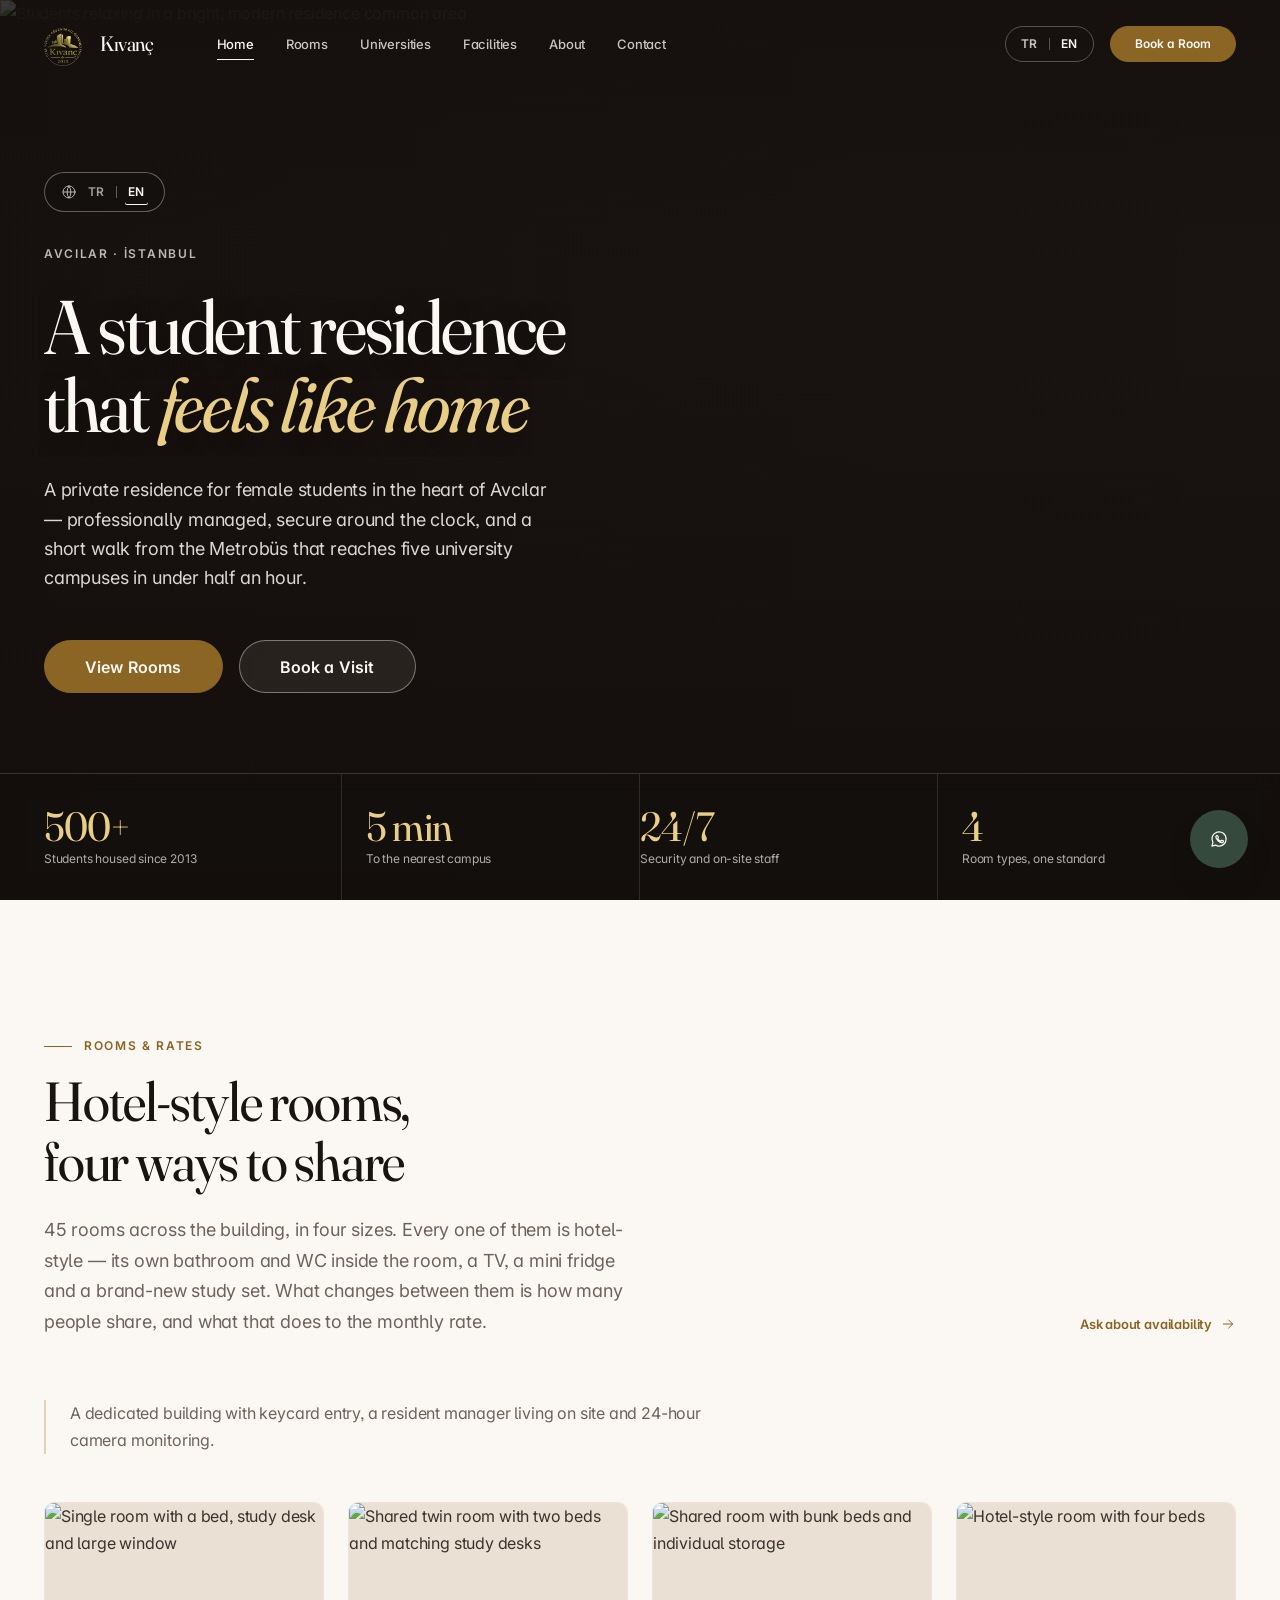
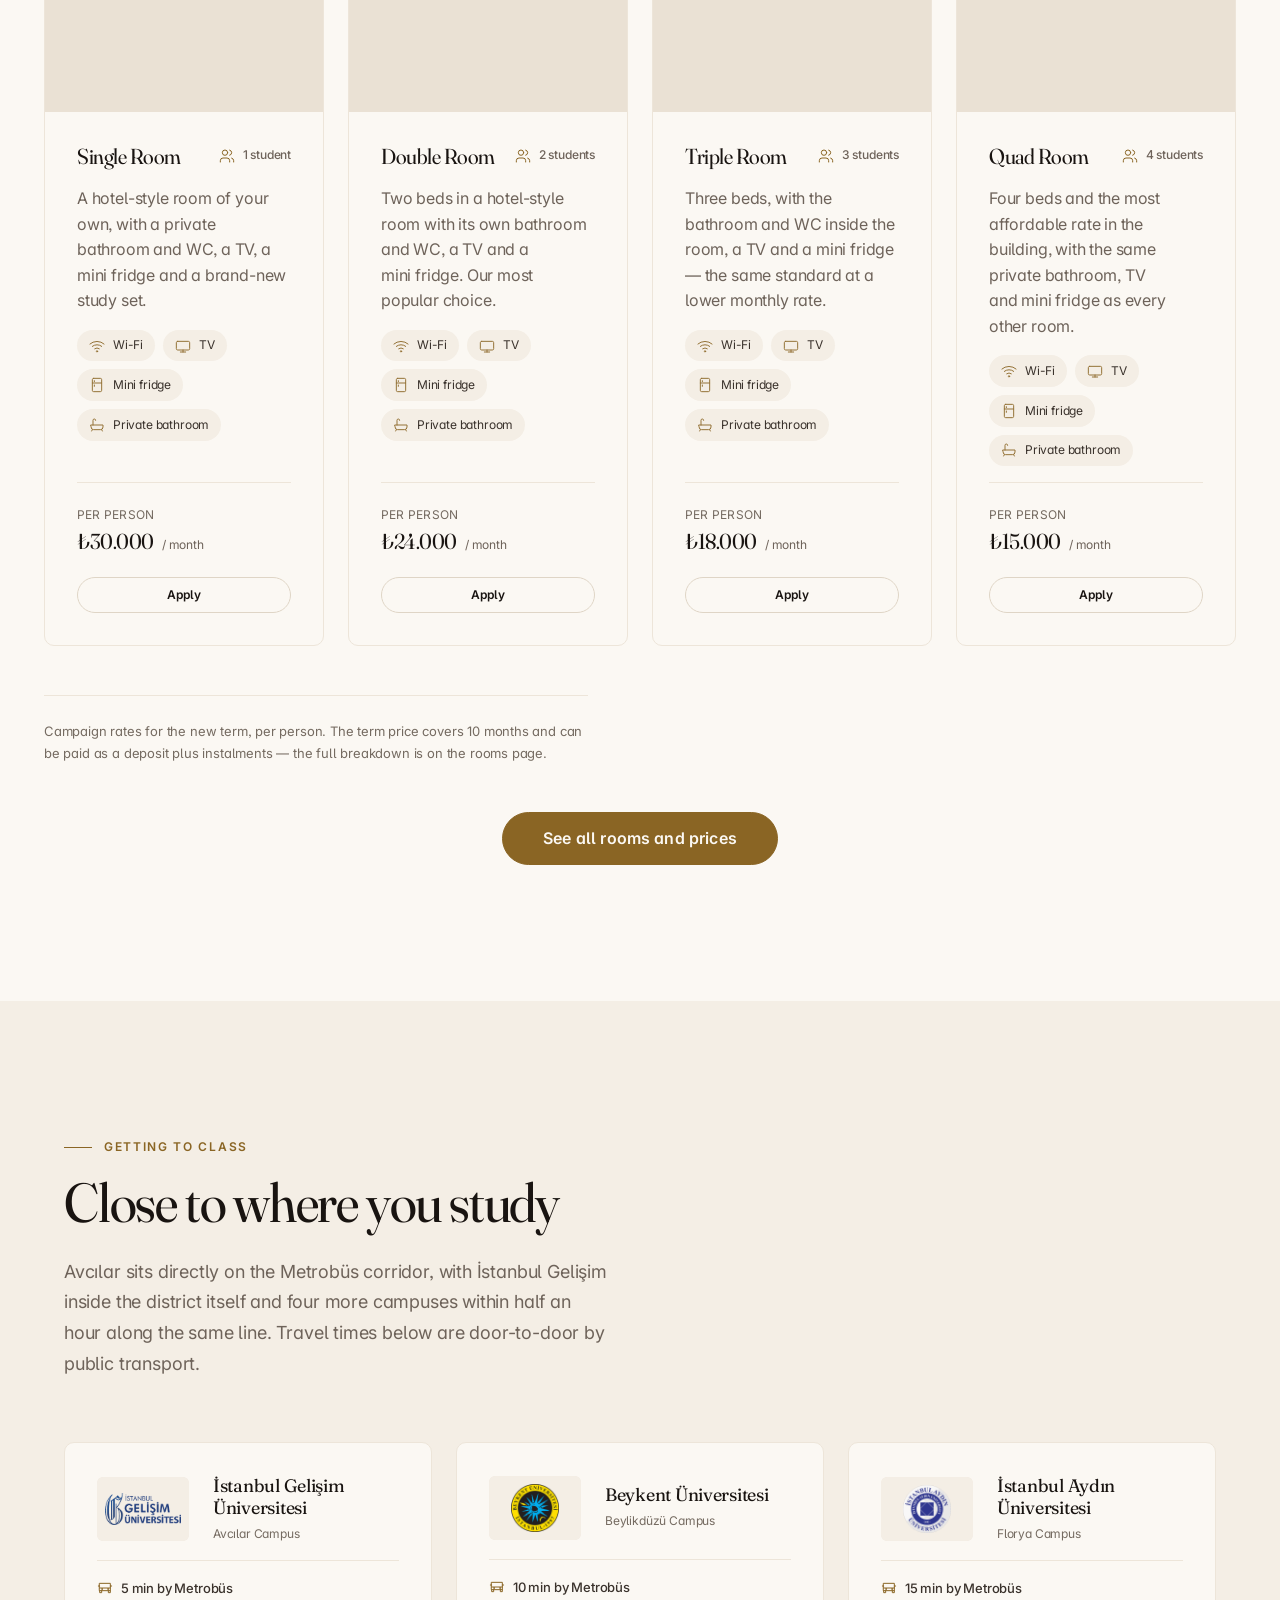
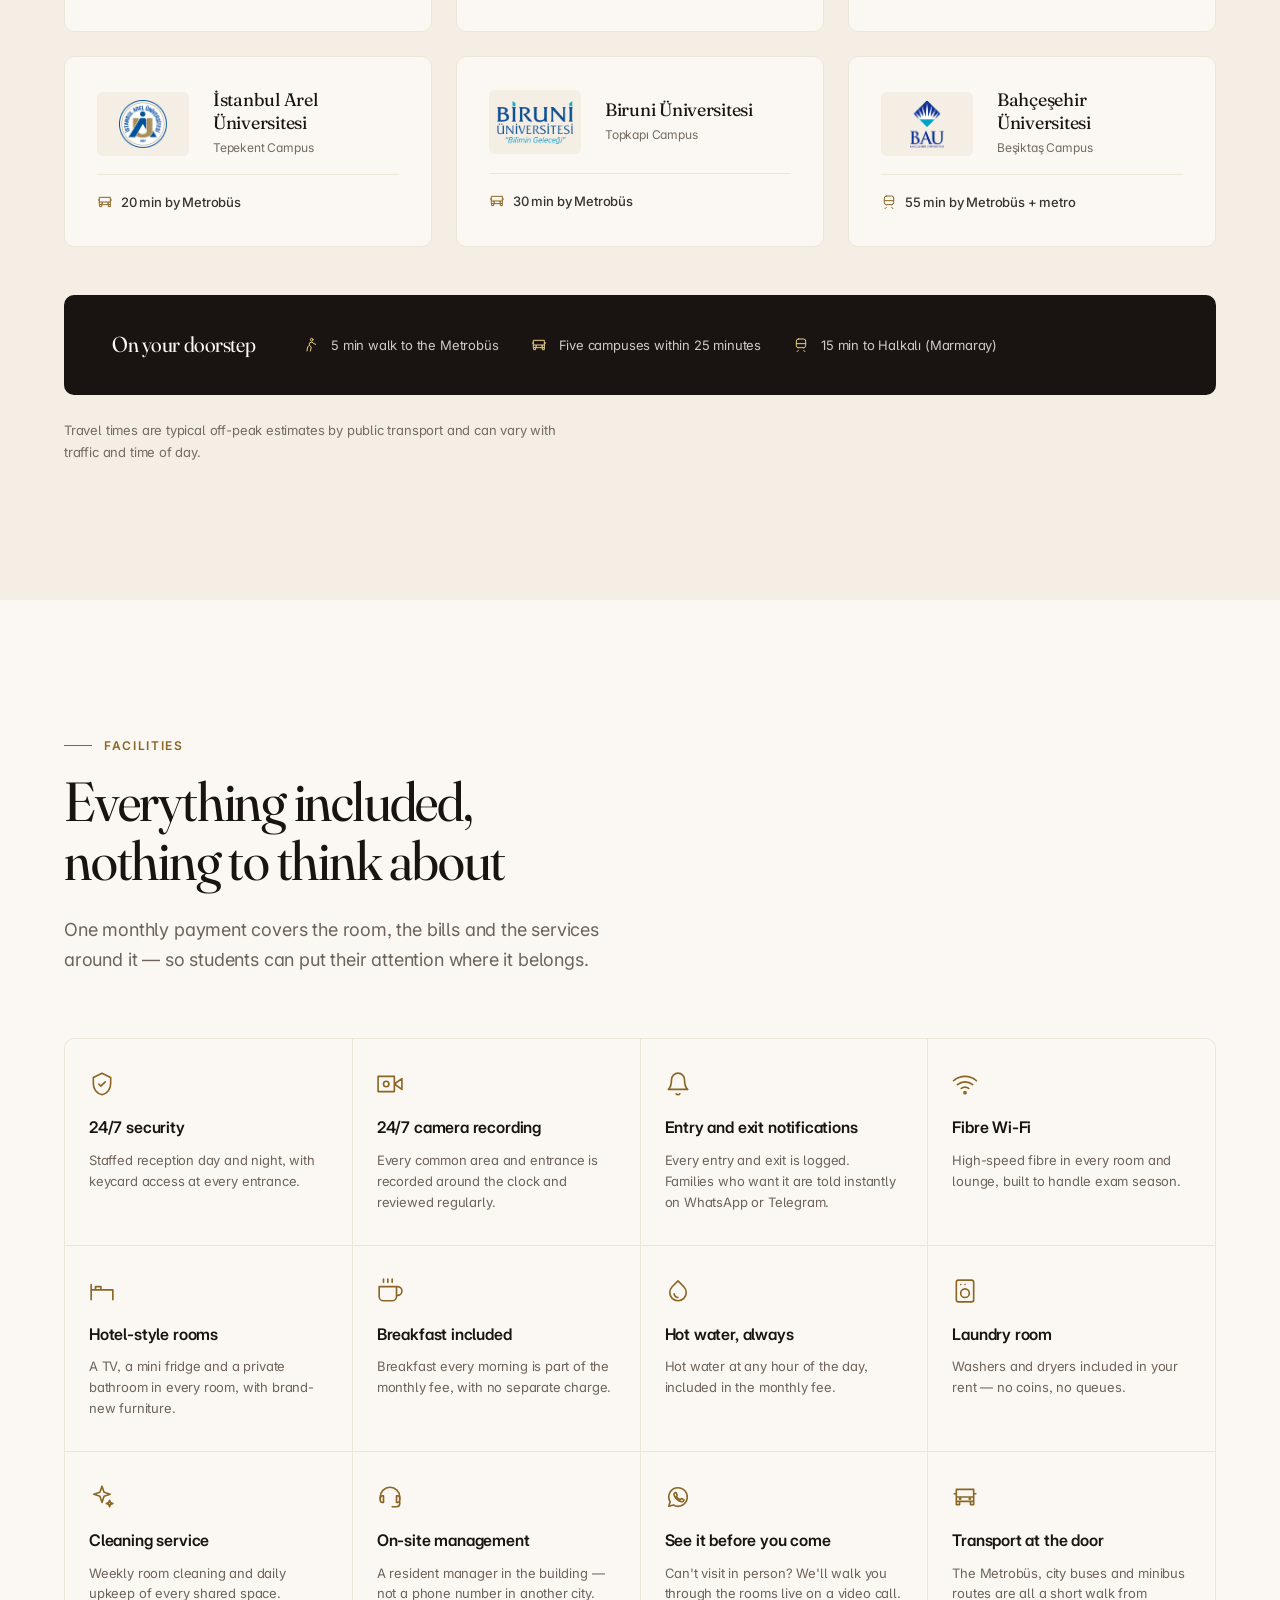
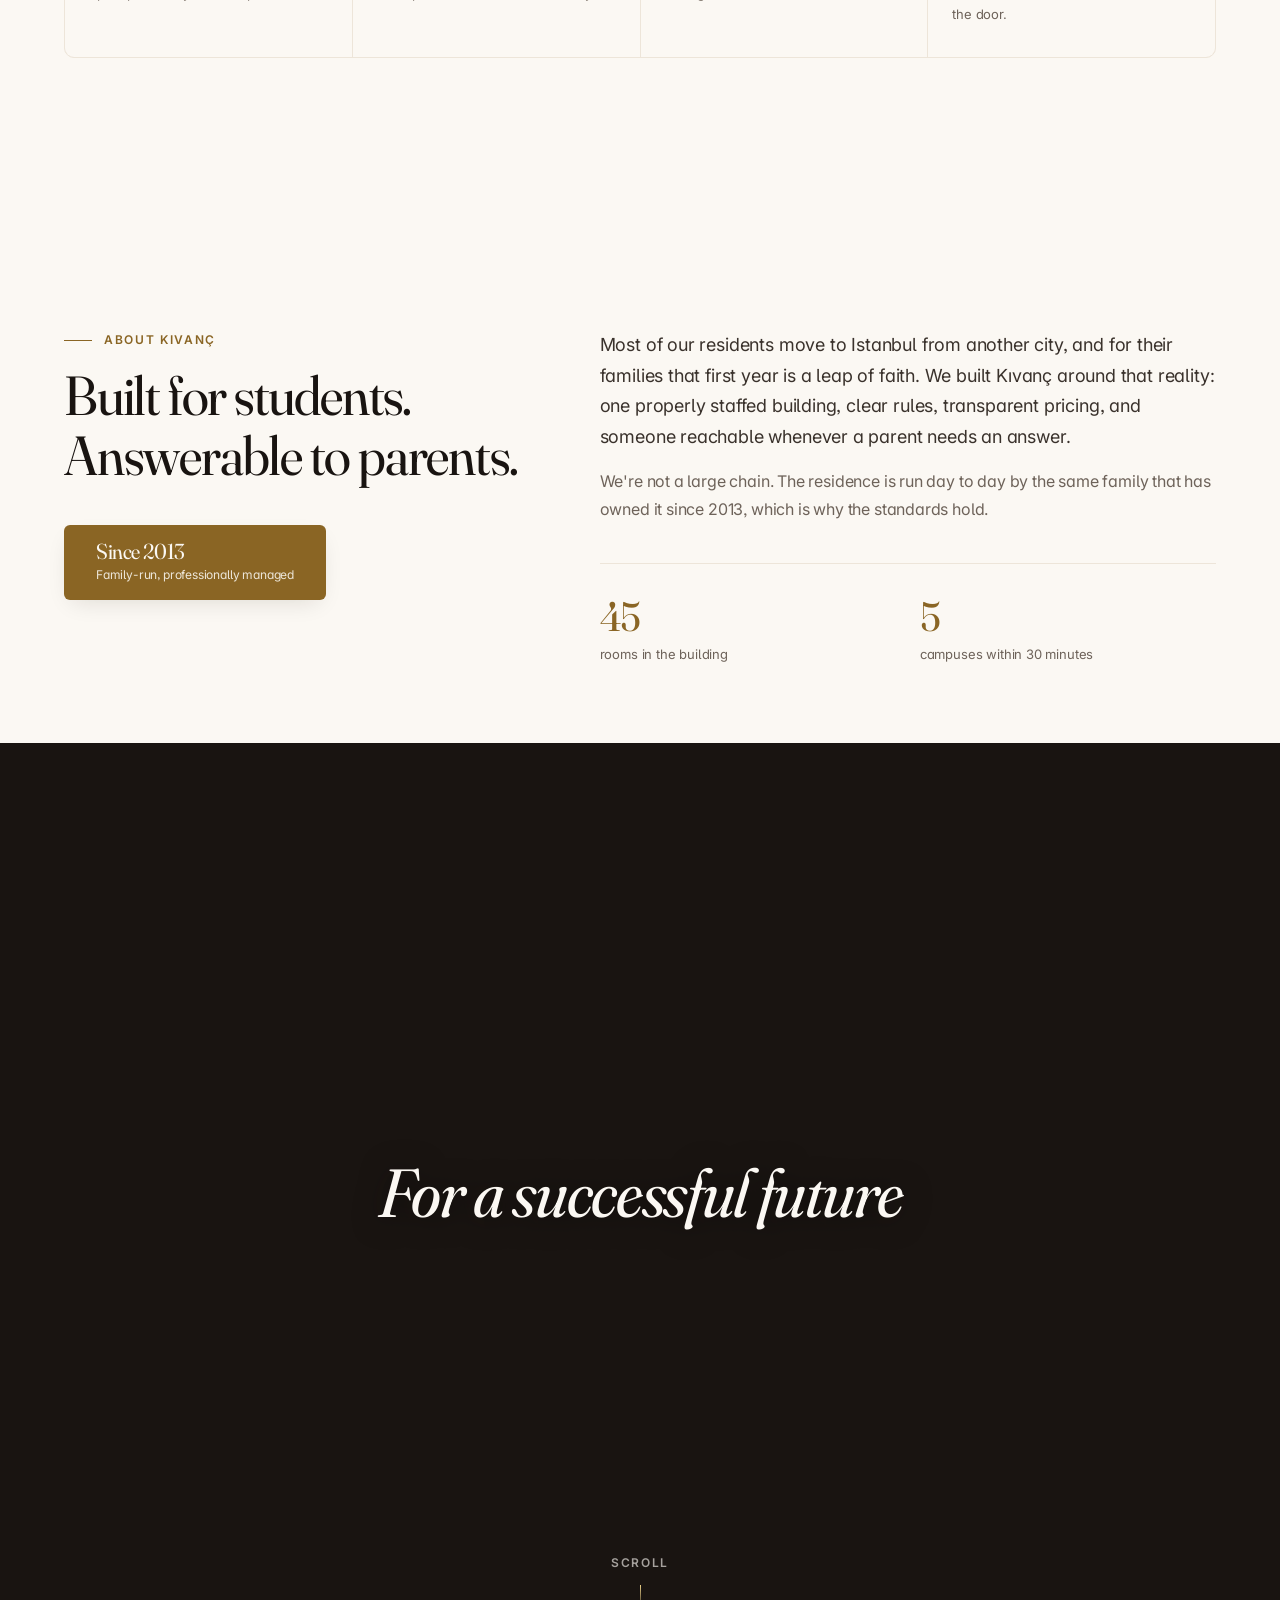
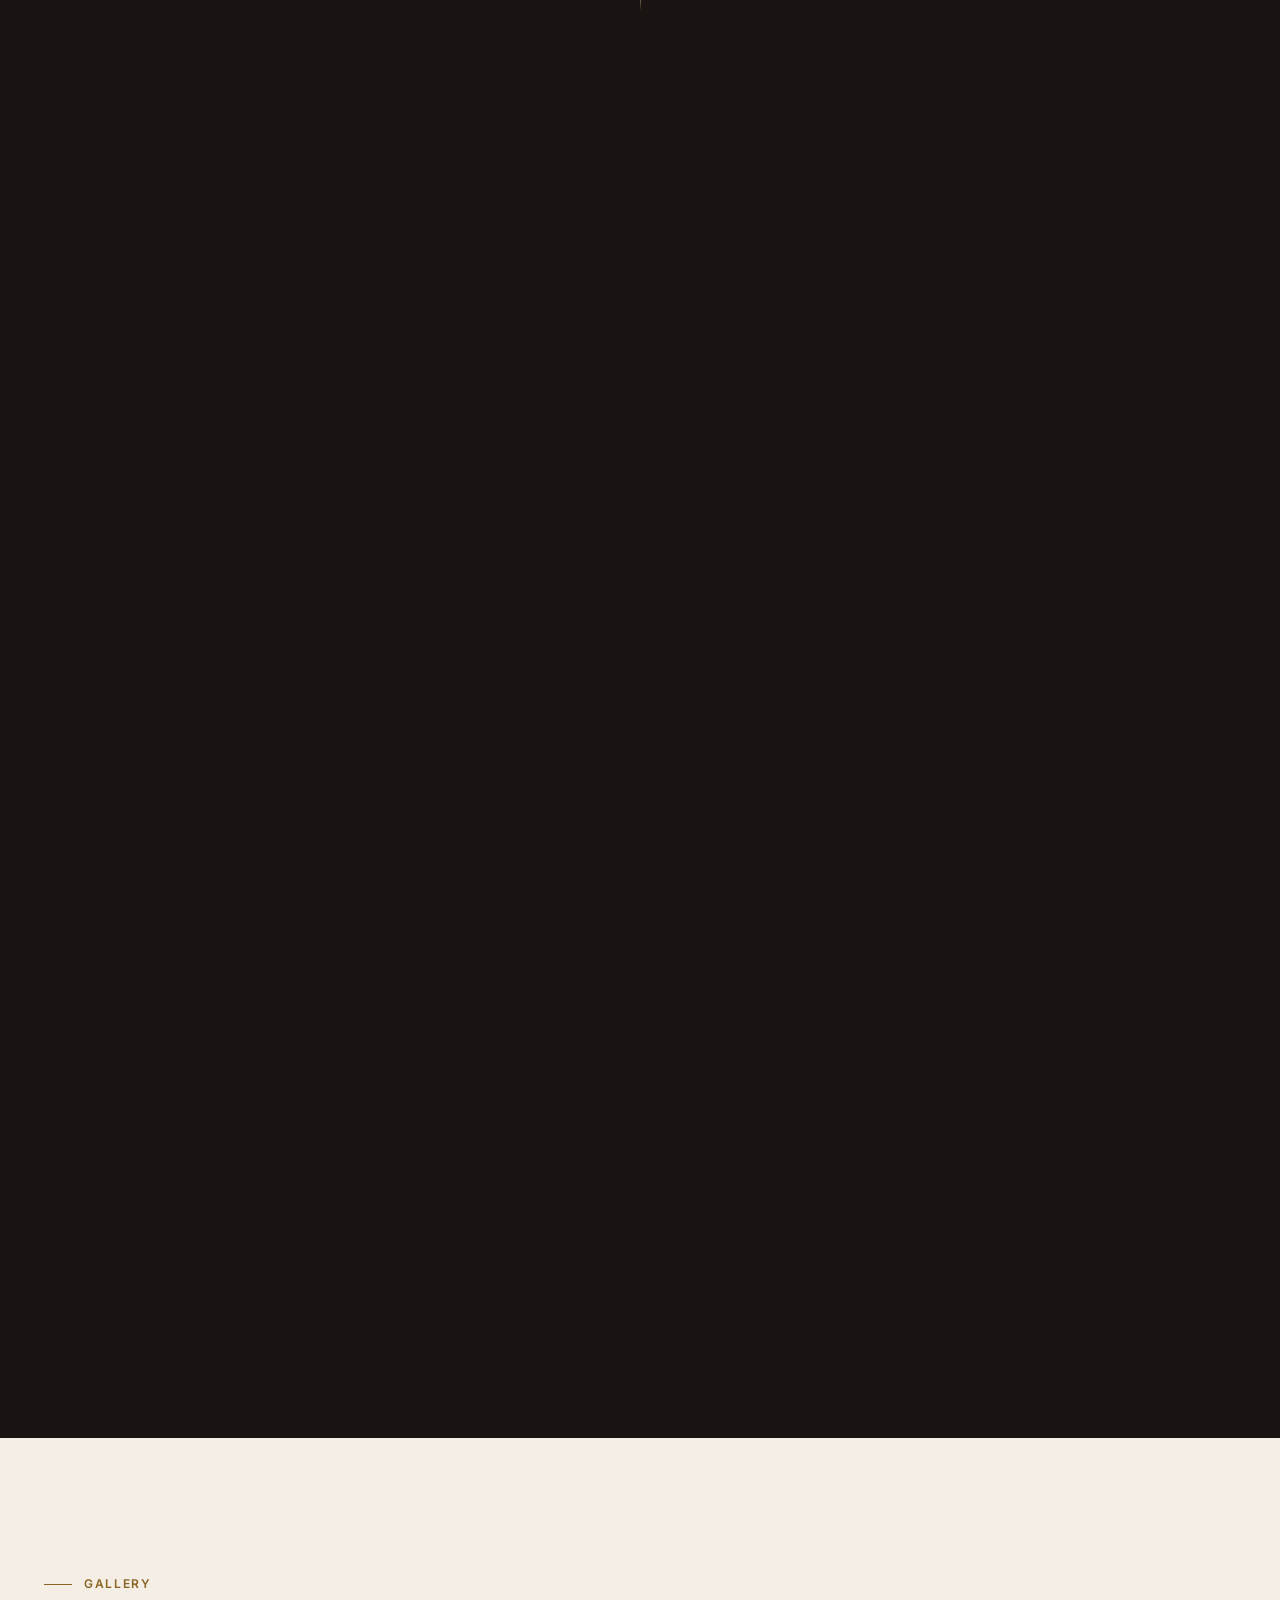
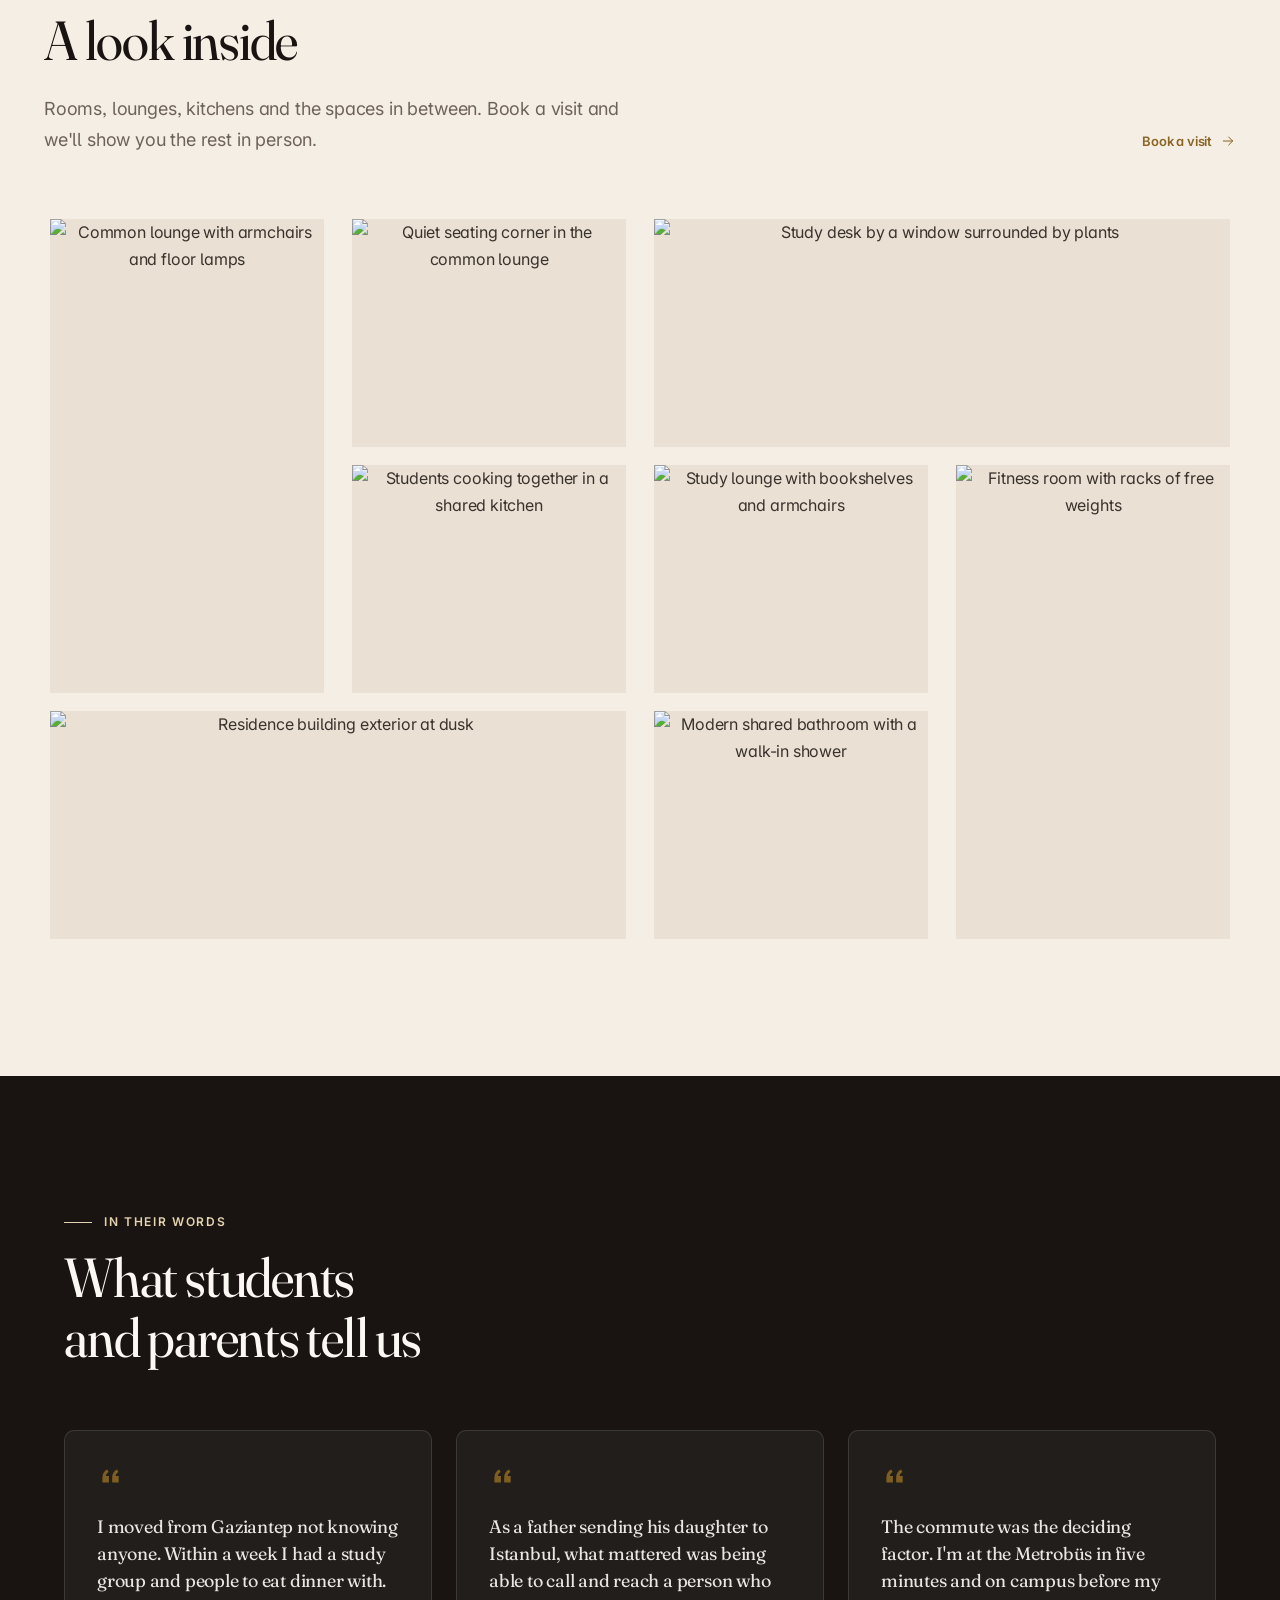
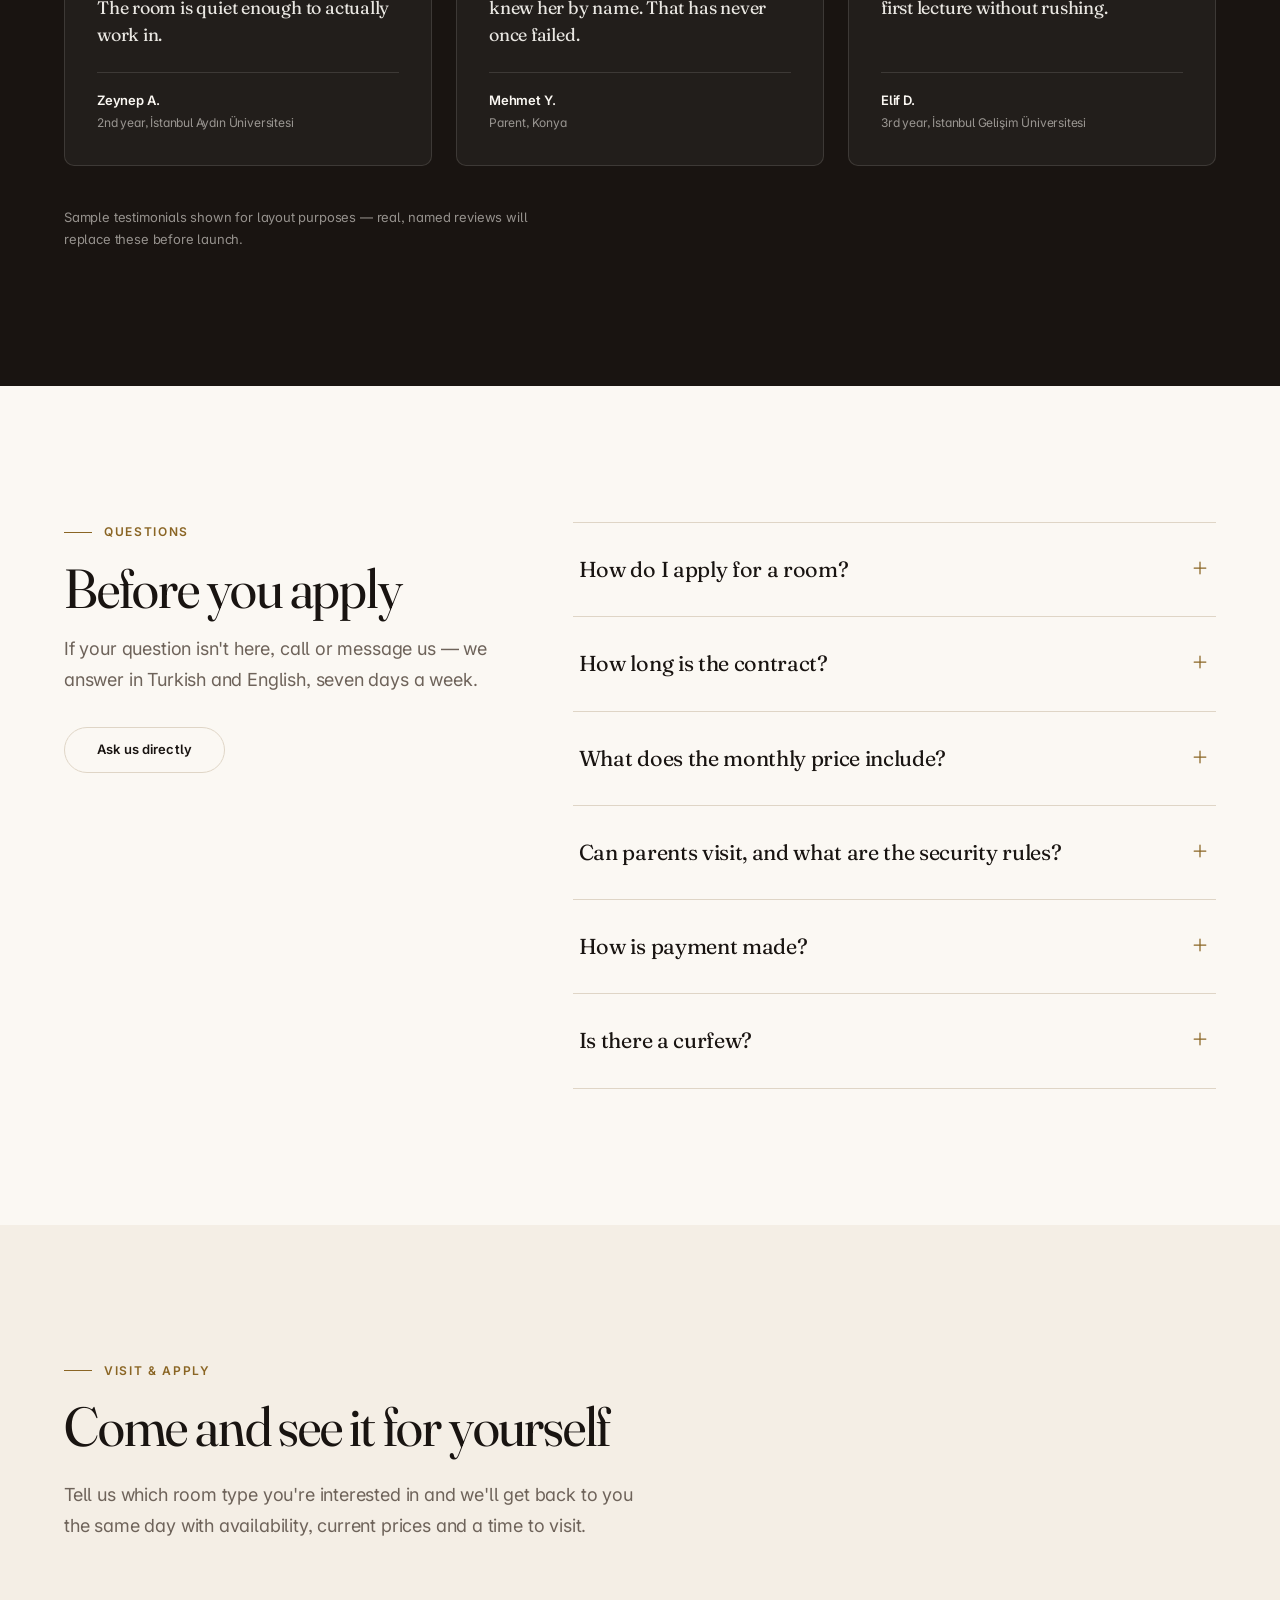
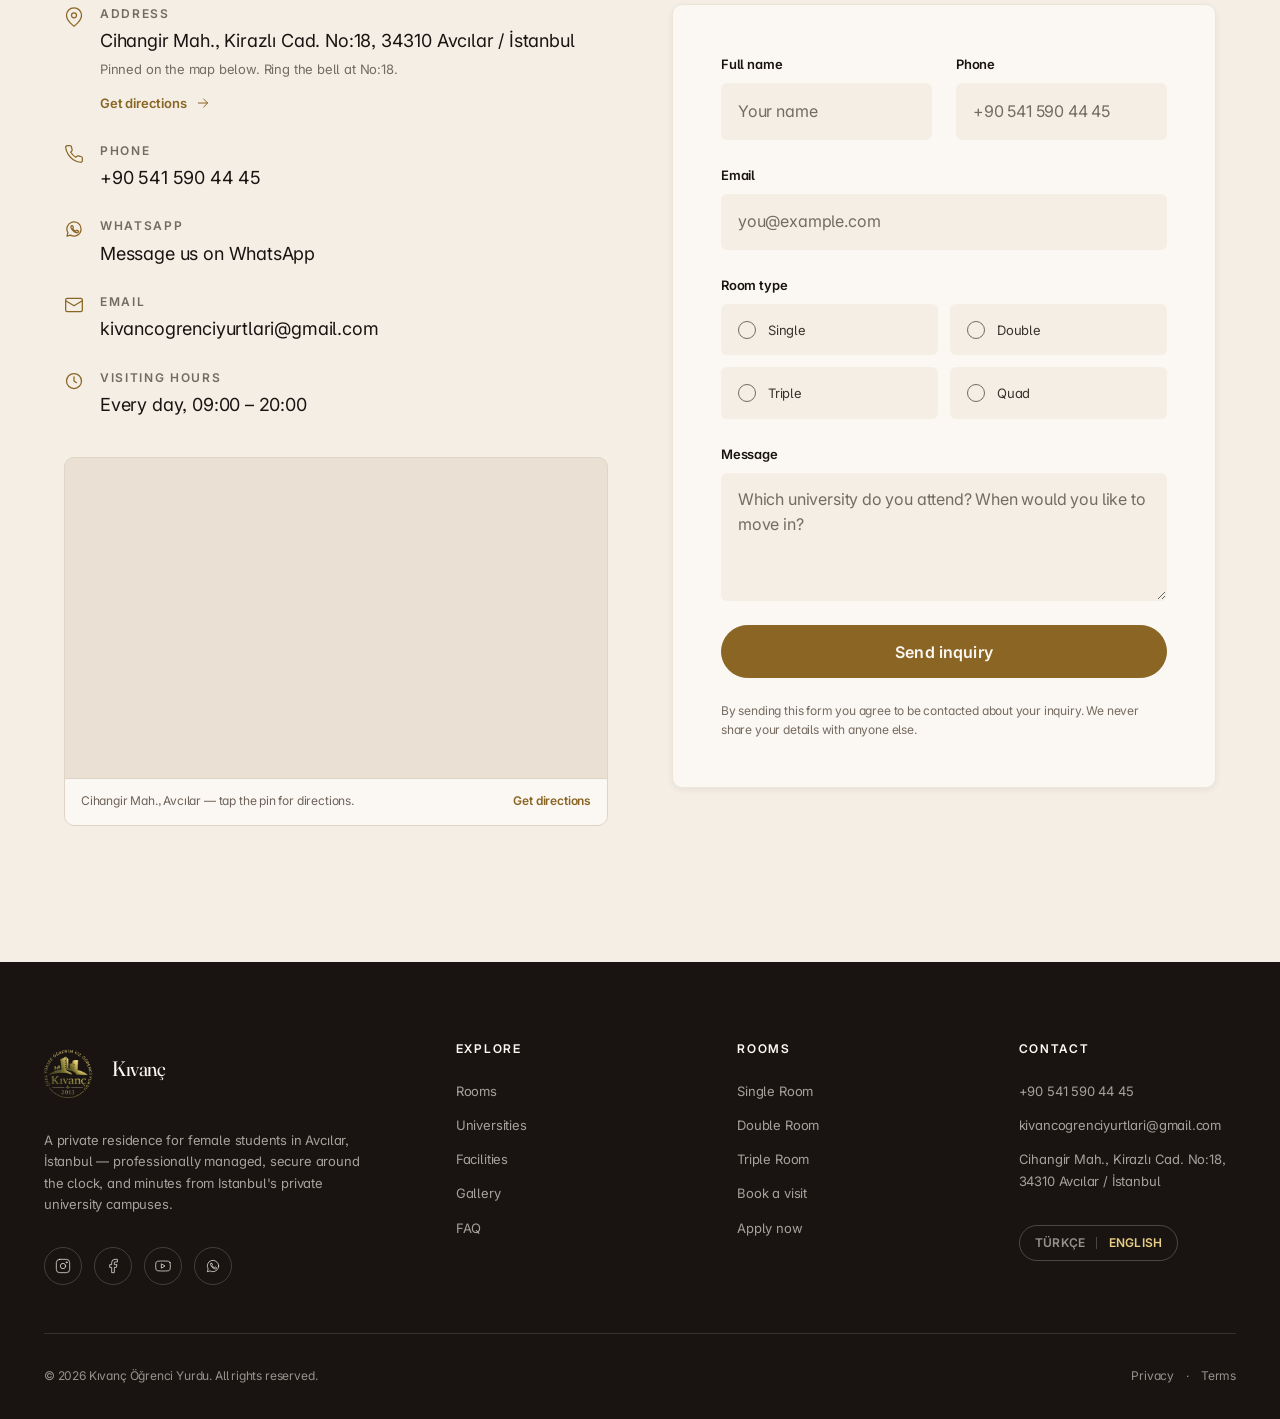
==== index.html @ a319ee5e "Rework the About intro, and add the security guarantees for families About intro ----------- The hea" ====
<!DOCTYPE html>
<!-- lang + dir are managed by js/i18n.js; the values here are the boot default. -->
<html lang="en" dir="ltr">
<head>
  <meta charset="UTF-8" />
  <meta name="viewport" content="width=device-width, initial-scale=1.0" />

  <title data-i18n="meta.title">Kıvanç Öğrenci Yurdu — Female Student Residence in Avcılar, Istanbul</title>
  <meta name="description" data-i18n-attr="content:meta.description"
        content="Modern, secure student housing in Avcılar, Istanbul. Separate residences for female and male students, minutes from Istanbul's private universities." />
  <meta name="theme-color" content="#191411" />
  <meta name="robots" content="index, follow" />
  <!-- TODO: add <link rel="canonical"> once the real domain is registered. -->

  <!-- Open Graph / social -->
  <meta property="og:type" content="website" />
  <meta property="og:site_name" content="Kıvanç Öğrenci Yurdu" />
  <meta property="og:title" data-i18n-attr="content:meta.title"
        content="Kıvanç Öğrenci Yurdu — Female Student Residence in Avcılar, Istanbul" />
  <meta property="og:description" data-i18n-attr="content:meta.description"
        content="Modern, secure student housing in Avcılar, Istanbul." />
  <!-- PLACEHOLDER IMAGE: replace with real property photo (1200×630 social card) -->
  <meta property="og:image" content="https://images.unsplash.com/photo-1522708323590-d24dbb6b0267?auto=format&fit=crop&w=1200&h=630&q=80" />
  <meta name="twitter:card" content="summary_large_image" />

  <!-- Favicon: inline SVG wordmark mark, no extra request -->
  <link rel="icon" type="image/png" sizes="64x64" href="assets/brand/favicon.png" />
  <link rel="apple-touch-icon" href="assets/brand/apple-touch-icon.png" />

  <!-- Fonts: Fraunces (display serif) + Inter (body grotesk) -->
  <link rel="preconnect" href="https://fonts.googleapis.com" />
  <link rel="preconnect" href="https://fonts.gstatic.com" crossorigin />
  <link href="https://fonts.googleapis.com/css2?family=Fraunces:opsz,wght@9..144,300..700&family=Inter:wght@400;500;600;700&display=swap" rel="stylesheet" />

  <link rel="stylesheet" href="css/main.css" />
</head>

<body>
  <a class="skip-link" href="#main" data-i18n="a11y.skipToContent">Skip to content</a>

  <!-- ======================================================================
       ICON SPRITE — all icons are stroked with currentColor.
       Referenced as <svg class="icon"><use href="#i-name"></use></svg>
       ====================================================================== -->
  <svg width="0" height="0" style="position:absolute" aria-hidden="true" focusable="false">
    <defs>
      <symbol id="i-wifi" viewBox="0 0 24 24"><path d="M5 12.55a11 11 0 0 1 14.08 0M1.42 9a16 16 0 0 1 21.16 0M8.53 16.11a6 6 0 0 1 6.95 0"/><circle cx="12" cy="20" r="1"/></symbol>
      <symbol id="i-desk" viewBox="0 0 24 24"><path d="M3 8h18M4 8v12M20 8v12M3 4h18v4H3zM8 12h5"/></symbol>
      <symbol id="i-wardrobe" viewBox="0 0 24 24"><path d="M4 3h16v18H4zM12 3v18M9.5 11v2M14.5 11v2"/></symbol>
      <symbol id="i-tv" viewBox="0 0 24 24"><rect x="2" y="5" width="20" height="13" rx="2"/><path d="M8 21h8M12 18v3"/></symbol>
      <symbol id="i-fridge" viewBox="0 0 24 24"><rect x="5" y="2" width="14" height="20" rx="2"/><path d="M5 9h14M8 5.5v1.5M8 12v2"/></symbol>
      <symbol id="i-bath" viewBox="0 0 24 24"><path d="M3 12h18v3a4 4 0 0 1-4 4H7a4 4 0 0 1-4-4zM6 12V5a2 2 0 0 1 4 0M5 19l-1 2M19 19l1 2"/></symbol>
      <symbol id="i-users" viewBox="0 0 24 24"><path d="M16 21v-2a4 4 0 0 0-4-4H6a4 4 0 0 0-4 4v2"/><circle cx="9" cy="7" r="4"/><path d="M22 21v-2a4 4 0 0 0-3-3.87M16 3.13a4 4 0 0 1 0 7.75"/></symbol>
      <symbol id="i-bed" viewBox="0 0 24 24"><path d="M2 18v-7h20v7M2 18v2M22 18v2M2 11V6M6 11V8h5v3"/></symbol>
      <symbol id="i-shield" viewBox="0 0 24 24"><path d="M12 2l8 4v6c0 5-3.5 8.8-8 10-4.5-1.2-8-5-8-10V6z"/><path d="M9 12l2 2 4-4"/></symbol>
      <symbol id="i-camera" viewBox="0 0 24 24"><path d="M23 7l-7 5 7 5zM1 5h15v14H1z"/><circle cx="8.5" cy="12" r="2.5"/></symbol>
      <symbol id="i-laundry" viewBox="0 0 24 24"><rect x="4" y="2" width="16" height="20" rx="2"/><circle cx="12" cy="14" r="4"/><path d="M8 6h.01M12 6h.01"/></symbol>
      <symbol id="i-book" viewBox="0 0 24 24"><path d="M4 19.5A2.5 2.5 0 0 1 6.5 17H20"/><path d="M6.5 2H20v20H6.5A2.5 2.5 0 0 1 4 19.5v-15A2.5 2.5 0 0 1 6.5 2z"/></symbol>
      <symbol id="i-coffee" viewBox="0 0 24 24"><path d="M18 8h1a4 4 0 0 1 0 8h-1M2 8h16v9a4 4 0 0 1-4 4H6a4 4 0 0 1-4-4zM6 1v3M10 1v3M14 1v3"/></symbol>
      <symbol id="i-gym" viewBox="0 0 24 24"><path d="M6.5 6.5v11M3.5 9v6M17.5 6.5v11M20.5 9v6M6.5 12h11"/></symbol>
      <symbol id="i-sparkle" viewBox="0 0 24 24"><path d="M12 2l1.9 5.6L19.5 9.5 13.9 11.4 12 17l-1.9-5.6L4.5 9.5l5.6-1.9zM19 15l.8 2.2L22 18l-2.2.8L19 21l-.8-2.2L16 18l2.2-.8z"/></symbol>
      <symbol id="i-headset" viewBox="0 0 24 24"><path d="M3 14v-2a9 9 0 0 1 18 0v2"/><path d="M21 15a2 2 0 0 1-2 2h-1v-6h1a2 2 0 0 1 2 2zM3 15a2 2 0 0 0 2 2h1v-6H5a2 2 0 0 0-2 2zM21 17v1a3 3 0 0 1-3 3h-4"/></symbol>
      <symbol id="i-bell" viewBox="0 0 24 24"><path d="M18 8a6 6 0 1 0-12 0c0 7-3 9-3 9h18s-3-2-3-9"/><path d="M13.7 21a2 2 0 0 1-3.4 0"/></symbol>
      <symbol id="i-droplet" viewBox="0 0 24 24"><path d="M12 2.7 6.6 8.1a7.6 7.6 0 1 0 10.8 0z"/><path d="M12 18a3.5 3.5 0 0 1-3.5-3.5"/></symbol>
      <symbol id="i-bus" viewBox="0 0 24 24"><path d="M4 5h16v11H4zM4 16v3h3v-3M17 16v3h3v-3M2 9h2M20 9h2M4 12h16"/><circle cx="7.5" cy="13.5" r=".6"/><circle cx="16.5" cy="13.5" r=".6"/></symbol>
      <symbol id="i-walk" viewBox="0 0 24 24"><circle cx="13" cy="4" r="2"/><path d="M11 21l1.5-6-3-2.5V9l4-1.5 3 2.5 2.5 1M9.5 12.5L7 15l-1 6"/></symbol>
      <symbol id="i-metro" viewBox="0 0 24 24"><rect x="5" y="3" width="14" height="13" rx="3"/><path d="M5 10h14M8 20l-2 2M16 20l2 2M8 16.5h.01M16 16.5h.01"/></symbol>
      <symbol id="i-clock" viewBox="0 0 24 24"><circle cx="12" cy="12" r="9"/><path d="M12 7v5l3 2"/></symbol>
      <symbol id="i-phone" viewBox="0 0 24 24"><path d="M22 16.9v3a2 2 0 0 1-2.2 2 19.8 19.8 0 0 1-8.6-3.1 19.5 19.5 0 0 1-6-6A19.8 19.8 0 0 1 2 4.2 2 2 0 0 1 4 2h3a2 2 0 0 1 2 1.7c.1 1 .4 1.9.7 2.8a2 2 0 0 1-.5 2.1L8.1 9.9a16 16 0 0 0 6 6l1.3-1.1a2 2 0 0 1 2.1-.5c.9.3 1.8.6 2.8.7a2 2 0 0 1 1.7 2z"/></symbol>
      <symbol id="i-mail" viewBox="0 0 24 24"><rect x="2" y="4" width="20" height="16" rx="2"/><path d="m2 7 10 6 10-6"/></symbol>
      <symbol id="i-pin" viewBox="0 0 24 24"><path d="M21 10c0 7-9 13-9 13S3 17 3 10a9 9 0 0 1 18 0z"/><circle cx="12" cy="10" r="3"/></symbol>
      <symbol id="i-whatsapp" viewBox="0 0 24 24"><path d="M20.5 12a8.5 8.5 0 0 1-12.7 7.4L3.5 20.5l1.2-4.2A8.5 8.5 0 1 1 20.5 12z"/><path d="M8.8 8.4c.2-.4.4-.4.6-.4h.5c.2 0 .4 0 .6.5l.7 1.7c.1.2 0 .4-.1.5l-.4.5c-.1.2-.3.3-.1.6a7 7 0 0 0 3 2.6c.3.1.5.1.7-.1l.6-.7c.2-.2.3-.2.6-.1l1.6.8c.3.1.4.2.4.4a2 2 0 0 1-1.3 1.6c-.5.2-1.2.2-3.5-.9a9 9 0 0 1-3.8-4c-.5-1-.6-1.9-.6-2.2 0-.4.2-.6.5-.8z"/></symbol>
      <symbol id="i-instagram" viewBox="0 0 24 24"><rect x="2" y="2" width="20" height="20" rx="5"/><circle cx="12" cy="12" r="4"/><circle cx="17.5" cy="6.5" r=".8"/></symbol>
      <symbol id="i-facebook" viewBox="0 0 24 24"><path d="M18 2h-3a5 5 0 0 0-5 5v3H7v4h3v8h4v-8h3l1-4h-4V7a1 1 0 0 1 1-1h3z"/></symbol>
      <symbol id="i-youtube" viewBox="0 0 24 24"><path d="M22.5 7a2.8 2.8 0 0 0-2-2C18.8 4.5 12 4.5 12 4.5s-6.8 0-8.5.5a2.8 2.8 0 0 0-2 2A29 29 0 0 0 1 12a29 29 0 0 0 .5 5a2.8 2.8 0 0 0 2 2c1.7.5 8.5.5 8.5.5s6.8 0 8.5-.5a2.8 2.8 0 0 0 2-2 29 29 0 0 0 .5-5 29 29 0 0 0-.5-5z"/><path d="m10 15 5-3-5-3z"/></symbol>
      <symbol id="i-arrow" viewBox="0 0 24 24"><path d="M5 12h14M13 6l6 6-6 6"/></symbol>
      <symbol id="i-chevron" viewBox="0 0 24 24"><path d="m6 9 6 6 6-6"/></symbol>
      <symbol id="i-plus" viewBox="0 0 24 24"><path d="M12 5v14M5 12h14"/></symbol>
      <symbol id="i-check" viewBox="0 0 24 24"><path d="M20 6 9 17l-5-5"/></symbol>
      <symbol id="i-close" viewBox="0 0 24 24"><path d="M18 6 6 18M6 6l12 12"/></symbol>
      <symbol id="i-menu" viewBox="0 0 24 24"><path d="M3 6h18M3 12h18M3 18h18"/></symbol>
      <symbol id="i-globe" viewBox="0 0 24 24"><circle cx="12" cy="12" r="9"/><path d="M3 12h18M12 3a15 15 0 0 1 0 18 15 15 0 0 1 0-18z"/></symbol>
      <symbol id="i-quote" viewBox="0 0 24 24" fill="currentColor" stroke="none"><path d="M9.5 6C6.5 7.4 5 9.9 5 13.5V18h6v-6H8.2c.2-1.7 1-2.9 2.6-3.7zm9 0c-3 1.4-4.5 3.9-4.5 7.5V18h6v-6h-2.8c.2-1.7 1-2.9 2.6-3.7z"/></symbol>
      <symbol id="i-star" viewBox="0 0 24 24" fill="currentColor" stroke="none"><path d="m12 2 2.9 6.3 6.8.8-5 4.7 1.3 6.8L12 17.3 6 20.6l1.3-6.8-5-4.7 6.8-.8z"/></symbol>
      <symbol id="i-expand" viewBox="0 0 24 24"><path d="M15 3h6v6M9 21H3v-6M21 3l-7 7M3 21l7-7"/></symbol>
    </defs>
  </svg>

  <!-- ======================================================================
       HEADER
       ====================================================================== -->
  <header class="header" id="header" data-header>
    <div class="header__inner container container--wide">

      <a class="brand" href="#top" data-i18n-attr="aria-label:brand.name" aria-label="Kıvanç Öğrenci Yurdu">
        <!-- Gold-on-transparent extraction of the real badge. It is only legible
             on a dark surface, which is why the header stays charcoal. -->
        <img class="brand__badge" src="assets/brand/logo.png" alt="" aria-hidden="true"
             width="640" height="641" fetchpriority="high" />
        <span class="brand__text">
          <span class="brand__name">Kıvanç</span>
          <span class="brand__suffix" data-i18n="brand.suffix">Öğrenci Yurdu</span>
        </span>
      </a>

      <nav class="nav" id="primary-nav" aria-label="Primary">
        <ul class="nav__list">
          <li><a class="nav__link" href="#top"          data-i18n="nav.home">Home</a></li>
          <li><a class="nav__link" href="#rooms"        data-i18n="nav.rooms">Rooms</a></li>
          <li><a class="nav__link" href="#universities" data-i18n="nav.universities">Universities</a></li>
          <li><a class="nav__link" href="#amenities"    data-i18n="nav.amenities">Facilities</a></li>
          <li><a class="nav__link" href="#about"        data-i18n="nav.about">About</a></li>
          <li><a class="nav__link" href="#contact"      data-i18n="nav.contact">Contact</a></li>
        </ul>
      </nav>

      <div class="header__actions">
        <!-- Compact language toggle (the primary one lives in the hero) -->
        <div class="lang-switch lang-switch--compact" role="group"
             data-i18n-attr="aria-label:a11y.languageSwitcher" aria-label="Change language">
          <button type="button" class="lang-switch__btn" data-lang="tr" lang="tr">TR</button>
          <span class="lang-switch__sep" aria-hidden="true"></span>
          <button type="button" class="lang-switch__btn" data-lang="en" lang="en">EN</button>
        </div>

        <a class="btn btn--sm header__cta" href="#contact" data-i18n="nav.cta">Book a Room</a>

        <button type="button" class="nav-toggle" id="nav-toggle"
                aria-expanded="false" aria-controls="mobile-drawer"
                data-i18n-attr="aria-label:a11y.openMenu" aria-label="Open menu">
          <svg class="icon nav-toggle__open"  aria-hidden="true"><use href="#i-menu"></use></svg>
          <svg class="icon nav-toggle__close" aria-hidden="true"><use href="#i-close"></use></svg>
        </button>
      </div>
    </div>
  </header>

  <!-- Mobile drawer -->
  <div class="drawer" id="mobile-drawer" hidden>
    <nav class="drawer__nav" data-i18n-attr="aria-label:a11y.mobileNav" aria-label="Mobile navigation">
      <a class="drawer__link" href="#rooms"        data-i18n="nav.rooms">Rooms</a>
      <a class="drawer__link" href="#universities" data-i18n="nav.universities">Universities</a>
      <a class="drawer__link" href="#amenities"    data-i18n="nav.amenities">Facilities</a>
      <a class="drawer__link" href="#about"        data-i18n="nav.about">About</a>
      <a class="drawer__link" href="#gallery"      data-i18n="nav.gallery">Gallery</a>
      <a class="drawer__link" href="#faq"          data-i18n="nav.faq">FAQ</a>
      <a class="drawer__link" href="#contact"      data-i18n="nav.contact">Contact</a>
    </nav>
    <div class="drawer__foot">
      <a class="btn btn--block" href="#contact" data-i18n="nav.cta">Book a Room</a>
      <div class="lang-switch" role="group"
           data-i18n-attr="aria-label:a11y.languageSwitcher" aria-label="Change language">
        <button type="button" class="lang-switch__btn" data-lang="tr" lang="tr">Türkçe</button>
        <span class="lang-switch__sep" aria-hidden="true"></span>
        <button type="button" class="lang-switch__btn" data-lang="en" lang="en">English</button>
      </div>
    </div>
  </div>

  <main id="main">

    <!-- ====================================================================
         1. HERO
         ==================================================================== -->
    <section class="hero" id="top">
      <div class="hero__media">
        <!-- PLACEHOLDER IMAGE: replace with real property photo (residence exterior / lifestyle) -->
        <img src="https://images.unsplash.com/photo-1522708323590-d24dbb6b0267?auto=format&fit=crop&w=2000&q=80"
             data-i18n-attr="alt:hero.imageAlt"
             alt="Students relaxing in a bright, modern residence common area"
             fetchpriority="high" width="2000" height="1333" />
        <div class="hero__scrim" aria-hidden="true"></div>
      </div>

      <div class="hero__inner container container--wide">
        <div class="hero__content">

          <!-- Primary language switcher, per brief -->
          <div class="lang-switch lang-switch--hero" role="group"
               data-i18n-attr="aria-label:a11y.languageSwitcher" aria-label="Change language">
            <svg class="icon icon--sm lang-switch__globe" aria-hidden="true"><use href="#i-globe"></use></svg>
            <button type="button" class="lang-switch__btn" data-lang="tr" lang="tr">TR</button>
            <span class="lang-switch__sep" aria-hidden="true"></span>
            <button type="button" class="lang-switch__btn" data-lang="en" lang="en">EN</button>
          </div>

          <p class="hero__eyebrow" data-i18n="hero.eyebrow">Avcılar · İstanbul</p>

          <h1 class="hero__title" data-i18n-html="hero.title">
            A student residence that <em>feels like home</em>
          </h1>

          <p class="hero__lede" data-i18n="hero.lede">A private residence for female students in the heart of Avcılar — professionally managed, secure around the clock, and a short walk from the Metrobüs that reaches five university campuses in under half an hour.</p>

          <div class="hero__actions">
            <a class="btn btn--lg" href="#rooms" data-i18n="hero.ctaPrimary">View Rooms</a>
            <a class="btn btn--lg btn--light" href="#contact" data-i18n="hero.ctaSecondary">Book a Visit</a>
          </div>
        </div>
      </div>

      <!-- Trust bar -->
      <div class="hero__trust">
        <div class="container container--wide">
          <ul class="trust">
            <li class="trust__item">
              <span class="trust__value" data-i18n="hero.trust.1.value">500+</span>
              <span class="trust__label" data-i18n="hero.trust.1.label">Students housed since 2013</span>
            </li>
            <li class="trust__item">
              <span class="trust__value" data-i18n="hero.trust.2.value">5 min</span>
              <span class="trust__label" data-i18n="hero.trust.2.label">To the nearest campus</span>
            </li>
            <li class="trust__item">
              <span class="trust__value" data-i18n="hero.trust.3.value">24/7</span>
              <span class="trust__label" data-i18n="hero.trust.3.label">Security and on-site staff</span>
            </li>
            <li class="trust__item">
              <span class="trust__value" data-i18n="hero.trust.4.value">4</span>
              <span class="trust__label" data-i18n="hero.trust.4.label">Room types, one standard</span>
            </li>
          </ul>
        </div>
      </div>
    </section>

    <!-- ====================================================================
         2. ROOMS — split by residence
         ==================================================================== -->
    <section class="section rooms" id="rooms">
      <div class="container container--wide">

        <div class="section-head section-head--split" data-reveal>
          <div class="section-head__text">
            <p class="eyebrow" data-i18n="rooms.eyebrow">Rooms &amp; Rates</p>
            <h2 data-i18n="rooms.title">Hotel-style rooms, four ways to share</h2>
            <p class="section-head__lede" data-i18n="rooms.lede">45 rooms across the building, in four sizes. Every one of them is hotel-style — its own bathroom and WC inside the room, a TV, a mini fridge and a brand-new study set. What changes between them is how many people share, and what that does to the monthly rate.</p>
          </div>
          <a class="link-arrow" href="#contact">
            <span data-i18n="rooms.headCta">Ask about availability</span>
            <svg class="icon icon--sm" aria-hidden="true"><use href="#i-arrow"></use></svg>
          </a>
        </div>

        <!-- Residence tabs -->
        <p class="rooms__note" data-reveal data-i18n="rooms.residenceNote">A dedicated building with keycard entry, a resident manager living on site and 24-hour camera monitoring.</p>

        <div data-reveal>
              <ul class="room-grid">
                <li class="room-card">
                  <div class="media media--4x3 room-card__media">
                    <!-- PLACEHOLDER IMAGE: replace with real property photo (single room) -->
                    <img src="https://images.unsplash.com/photo-1595526114035-0d45ed16cfbf?auto=format&fit=crop&w=900&q=80"
                         data-i18n-attr="alt:rooms.f1.alt"
                         alt="Single room with a bed, study desk and large window"
                         loading="lazy" width="900" height="675" />
                  </div>
                  <div class="room-card__body">
                    <div class="room-card__head">
                      <h3 class="room-card__title" data-i18n="rooms.f1.name">Single Room</h3>
                      <p class="room-card__cap">
                        <svg class="icon icon--sm" aria-hidden="true"><use href="#i-users"></use></svg>
                        <span data-i18n="rooms.f1.capacity">1 student</span>
                      </p>
                    </div>
                    <p class="room-card__desc" data-i18n="rooms.f1.desc">A hotel-style room of your own, with a private bathroom and WC, a TV, a mini fridge and a brand-new study set.</p>
                    <ul class="amenity-chips">
                      <li><svg class="icon icon--sm" aria-hidden="true"><use href="#i-wifi"></use></svg><span data-i18n="rooms.amen.wifi">Wi-Fi</span></li>
                      <li><svg class="icon icon--sm" aria-hidden="true"><use href="#i-tv"></use></svg><span data-i18n="rooms.amen.tv">TV</span></li>
                      <li><svg class="icon icon--sm" aria-hidden="true"><use href="#i-fridge"></use></svg><span data-i18n="rooms.amen.fridge">Mini fridge</span></li>
                      <li><svg class="icon icon--sm" aria-hidden="true"><use href="#i-bath"></use></svg><span data-i18n="rooms.amen.ensuite">Private bathroom</span></li>
                    </ul>
                    <div class="room-card__foot">
                      <p class="price">
                        <span class="price__from" data-i18n="rooms.priceFrom">Per person</span>
                        <span class="price__value" data-i18n="rooms.f1.price">₺30.000</span>
                        <span class="price__unit" data-i18n="rooms.priceUnit">/ month</span>
                      </p>
                      <a class="btn btn--sm btn--ghost" href="rooms.html" data-i18n="rooms.apply">Apply</a>
                    </div>
                  </div>
                </li>
                <li class="room-card">
                  <div class="media media--4x3 room-card__media">
                    <!-- PLACEHOLDER IMAGE: replace with real property photo (double room) -->
                    <img src="https://images.unsplash.com/photo-1631049307264-da0ec9d70304?auto=format&fit=crop&w=900&q=80"
                         data-i18n-attr="alt:rooms.f2.alt"
                         alt="Shared twin room with two beds and matching study desks"
                         loading="lazy" width="900" height="675" />
                  </div>
                  <div class="room-card__body">
                    <div class="room-card__head">
                      <h3 class="room-card__title" data-i18n="rooms.f2.name">Double Room</h3>
                      <p class="room-card__cap">
                        <svg class="icon icon--sm" aria-hidden="true"><use href="#i-users"></use></svg>
                        <span data-i18n="rooms.f2.capacity">2 students</span>
                      </p>
                    </div>
                    <p class="room-card__desc" data-i18n="rooms.f2.desc">Two beds in a hotel-style room with its own bathroom and WC, a TV and a mini fridge. Our most popular choice.</p>
                    <ul class="amenity-chips">
                      <li><svg class="icon icon--sm" aria-hidden="true"><use href="#i-wifi"></use></svg><span data-i18n="rooms.amen.wifi">Wi-Fi</span></li>
                      <li><svg class="icon icon--sm" aria-hidden="true"><use href="#i-tv"></use></svg><span data-i18n="rooms.amen.tv">TV</span></li>
                      <li><svg class="icon icon--sm" aria-hidden="true"><use href="#i-fridge"></use></svg><span data-i18n="rooms.amen.fridge">Mini fridge</span></li>
                      <li><svg class="icon icon--sm" aria-hidden="true"><use href="#i-bath"></use></svg><span data-i18n="rooms.amen.ensuite">Private bathroom</span></li>
                    </ul>
                    <div class="room-card__foot">
                      <p class="price">
                        <span class="price__from" data-i18n="rooms.priceFrom">Per person</span>
                        <span class="price__value" data-i18n="rooms.f2.price">₺24.000</span>
                        <span class="price__unit" data-i18n="rooms.priceUnit">/ month</span>
                      </p>
                      <a class="btn btn--sm btn--ghost" href="rooms.html" data-i18n="rooms.apply">Apply</a>
                    </div>
                  </div>
                </li>
                <li class="room-card">
                  <div class="media media--4x3 room-card__media">
                    <!-- PLACEHOLDER IMAGE: replace with real property photo (triple room) -->
                    <img src="https://images.unsplash.com/photo-1555854877-bab0e564b8d5?auto=format&fit=crop&w=900&q=80"
                         data-i18n-attr="alt:rooms.f3.alt"
                         alt="Shared room with bunk beds and individual storage"
                         loading="lazy" width="900" height="675" />
                  </div>
                  <div class="room-card__body">
                    <div class="room-card__head">
                      <h3 class="room-card__title" data-i18n="rooms.f3.name">Triple Room</h3>
                      <p class="room-card__cap">
                        <svg class="icon icon--sm" aria-hidden="true"><use href="#i-users"></use></svg>
                        <span data-i18n="rooms.f3.capacity">3 students</span>
                      </p>
                    </div>
                    <p class="room-card__desc" data-i18n="rooms.f3.desc">Three beds, with the bathroom and WC inside the room, a TV and a mini fridge — the same standard at a lower monthly rate.</p>
                    <ul class="amenity-chips">
                      <li><svg class="icon icon--sm" aria-hidden="true"><use href="#i-wifi"></use></svg><span data-i18n="rooms.amen.wifi">Wi-Fi</span></li>
                      <li><svg class="icon icon--sm" aria-hidden="true"><use href="#i-tv"></use></svg><span data-i18n="rooms.amen.tv">TV</span></li>
                      <li><svg class="icon icon--sm" aria-hidden="true"><use href="#i-fridge"></use></svg><span data-i18n="rooms.amen.fridge">Mini fridge</span></li>
                      <li><svg class="icon icon--sm" aria-hidden="true"><use href="#i-bath"></use></svg><span data-i18n="rooms.amen.ensuite">Private bathroom</span></li>
                    </ul>
                    <div class="room-card__foot">
                      <p class="price">
                        <span class="price__from" data-i18n="rooms.priceFrom">Per person</span>
                        <span class="price__value" data-i18n="rooms.f3.price">₺18.000</span>
                        <span class="price__unit" data-i18n="rooms.priceUnit">/ month</span>
                      </p>
                      <a class="btn btn--sm btn--ghost" href="rooms.html" data-i18n="rooms.apply">Apply</a>
                    </div>
                  </div>
                </li>
                <li class="room-card">
                  <div class="media media--4x3 room-card__media">
                    <!-- PLACEHOLDER IMAGE: replace with real property photo (quad room) -->
                    <img src="https://images.unsplash.com/photo-1540518614846-7eded433c457?auto=format&fit=crop&w=900&q=80"
                         data-i18n-attr="alt:rooms.f4.alt"
                         alt="Hotel-style room with four beds"
                         loading="lazy" width="900" height="675" />
                  </div>
                  <div class="room-card__body">
                    <div class="room-card__head">
                      <h3 class="room-card__title" data-i18n="rooms.f4.name">Quad Room</h3>
                      <p class="room-card__cap">
                        <svg class="icon icon--sm" aria-hidden="true"><use href="#i-users"></use></svg>
                        <span data-i18n="rooms.f4.capacity">4 students</span>
                      </p>
                    </div>
                    <p class="room-card__desc" data-i18n="rooms.f4.desc">Four beds and the most affordable rate in the building, with the same private bathroom, TV and mini fridge as every other room.</p>
                    <ul class="amenity-chips">
                      <li><svg class="icon icon--sm" aria-hidden="true"><use href="#i-wifi"></use></svg><span data-i18n="rooms.amen.wifi">Wi-Fi</span></li>
                      <li><svg class="icon icon--sm" aria-hidden="true"><use href="#i-tv"></use></svg><span data-i18n="rooms.amen.tv">TV</span></li>
                      <li><svg class="icon icon--sm" aria-hidden="true"><use href="#i-fridge"></use></svg><span data-i18n="rooms.amen.fridge">Mini fridge</span></li>
                      <li><svg class="icon icon--sm" aria-hidden="true"><use href="#i-bath"></use></svg><span data-i18n="rooms.amen.ensuite">Private bathroom</span></li>
                    </ul>
                    <div class="room-card__foot">
                      <p class="price">
                        <span class="price__from" data-i18n="rooms.priceFrom">Per person</span>
                        <span class="price__value" data-i18n="rooms.f4.price">₺15.000</span>
                        <span class="price__unit" data-i18n="rooms.priceUnit">/ month</span>
                      </p>
                      <a class="btn btn--sm btn--ghost" href="rooms.html" data-i18n="rooms.apply">Apply</a>
                    </div>
                  </div>
                </li>
              </ul>
        </div>
        <p class="rooms__disclaimer" data-reveal data-i18n="rooms.disclaimer">Campaign rates for the new term, per person. The term price covers 10 months and can be paid as a deposit plus instalments — the full breakdown is on the rooms page.</p>

        <div class="rooms__cta" data-reveal>
          <a class="btn btn--lg" href="rooms.html" data-i18n="rooms.allRoomsCta">See all rooms and prices</a>
        </div>
      </div>
    </section>

    <!-- ====================================================================
         3. NEARBY UNIVERSITIES
         ==================================================================== -->
    <section class="section section--sand universities" id="universities">
      <div class="container">
        <div class="section-head" data-reveal>
          <p class="eyebrow" data-i18n="uni.eyebrow">Getting to class</p>
          <h2 data-i18n="uni.title">Close to where you study</h2>
          <p class="section-head__lede" data-i18n="uni.lede">Avcılar sits directly on the Metrobüs corridor, with İstanbul Gelişim inside the district itself and four more campuses within half an hour along the same line. Travel times below are door-to-door by public transport.</p>
        </div>

        <ul class="uni-grid">
          <!-- Each card: drop a real logo at assets/logos/<slug>.svg and it replaces the
               monogram automatically (the <img> removes itself if the file is missing). -->
          <li class="uni-card" data-reveal>
            <div class="uni-card__logo">
              <span class="uni-card__monogram" aria-hidden="true">İGÜ</span>
              <!-- Real logo. Trimmed + downscaled from the supplied asset pack. -->
              <img src="assets/logos/gelisim.png" alt="" onerror="this.remove()" loading="lazy" />
            </div>
            <div class="uni-card__body">
              <h3 class="uni-card__name" data-i18n="uni.1.name">İstanbul Gelişim Üniversitesi</h3>
              <p class="uni-card__short" data-i18n="uni.1.short">Avcılar Campus</p>
            </div>
            <ul class="uni-card__times">
              <li><svg class="icon icon--sm" aria-hidden="true"><use href="#i-bus"></use></svg><span data-i18n="uni.1.time">5 min by Metrobüs</span></li>
            </ul>
            <div class="uni-journey" aria-hidden="true" style="--journey-dur:1.33s">
              <span class="uni-journey__track">
                <span class="uni-journey__rail">
                  <span class="uni-journey__vehicle">
                    <svg class="icon icon--sm" aria-hidden="true"><use href="#i-bus"></use></svg>
                  </span>
                </span>
              </span>
              <span class="uni-journey__time" data-i18n="uni.1.duration">5 min</span>
            </div>
          </li>

          <li class="uni-card" data-reveal style="--reveal-delay:60ms">
            <div class="uni-card__logo">
              <span class="uni-card__monogram" aria-hidden="true">BEY</span>
              <!-- Real logo. Trimmed + downscaled from the supplied asset pack. -->
              <img src="assets/logos/beykent.png" alt="" onerror="this.remove()" loading="lazy" />
            </div>
            <div class="uni-card__body">
              <h3 class="uni-card__name" data-i18n="uni.2.name">Beykent Üniversitesi</h3>
              <p class="uni-card__short" data-i18n="uni.2.short">Beylikdüzü Campus</p>
            </div>
            <ul class="uni-card__times">
              <li><svg class="icon icon--sm" aria-hidden="true"><use href="#i-bus"></use></svg><span data-i18n="uni.2.time">10 min by Metrobüs</span></li>
            </ul>
            <div class="uni-journey" aria-hidden="true" style="--journey-dur:1.47s">
              <span class="uni-journey__track">
                <span class="uni-journey__rail">
                  <span class="uni-journey__vehicle">
                    <svg class="icon icon--sm" aria-hidden="true"><use href="#i-bus"></use></svg>
                  </span>
                </span>
              </span>
              <span class="uni-journey__time" data-i18n="uni.2.duration">10 min</span>
            </div>
          </li>

          <li class="uni-card" data-reveal style="--reveal-delay:120ms">
            <div class="uni-card__logo">
              <span class="uni-card__monogram" aria-hidden="true">İAÜ</span>
              <!-- Real logo. Trimmed + downscaled from the supplied asset pack. -->
              <img src="assets/logos/aydin.png" alt="" onerror="this.remove()" loading="lazy" />
            </div>
            <div class="uni-card__body">
              <h3 class="uni-card__name" data-i18n="uni.3.name">İstanbul Aydın Üniversitesi</h3>
              <p class="uni-card__short" data-i18n="uni.3.short">Florya Campus</p>
            </div>
            <ul class="uni-card__times">
              <li><svg class="icon icon--sm" aria-hidden="true"><use href="#i-bus"></use></svg><span data-i18n="uni.3.time">15 min by Metrobüs</span></li>
            </ul>
            <div class="uni-journey" aria-hidden="true" style="--journey-dur:1.6s">
              <span class="uni-journey__track">
                <span class="uni-journey__rail">
                  <span class="uni-journey__vehicle">
                    <svg class="icon icon--sm" aria-hidden="true"><use href="#i-bus"></use></svg>
                  </span>
                </span>
              </span>
              <span class="uni-journey__time" data-i18n="uni.3.duration">15 min</span>
            </div>
          </li>

          <li class="uni-card" data-reveal>
            <div class="uni-card__logo">
              <span class="uni-card__monogram" aria-hidden="true">AREL</span>
              <!-- Real logo. Trimmed + downscaled from the supplied asset pack. -->
              <img src="assets/logos/arel.png" alt="" onerror="this.remove()" loading="lazy" />
            </div>
            <div class="uni-card__body">
              <h3 class="uni-card__name" data-i18n="uni.4.name">İstanbul Arel Üniversitesi</h3>
              <p class="uni-card__short" data-i18n="uni.4.short">Tepekent Campus</p>
            </div>
            <ul class="uni-card__times">
              <li><svg class="icon icon--sm" aria-hidden="true"><use href="#i-bus"></use></svg><span data-i18n="uni.4.time">20 min by Metrobüs</span></li>
            </ul>
            <div class="uni-journey" aria-hidden="true" style="--journey-dur:1.73s">
              <span class="uni-journey__track">
                <span class="uni-journey__rail">
                  <span class="uni-journey__vehicle">
                    <svg class="icon icon--sm" aria-hidden="true"><use href="#i-bus"></use></svg>
                  </span>
                </span>
              </span>
              <span class="uni-journey__time" data-i18n="uni.4.duration">20 min</span>
            </div>
          </li>

          <li class="uni-card" data-reveal style="--reveal-delay:60ms">
            <div class="uni-card__logo">
              <span class="uni-card__monogram" aria-hidden="true">BRN</span>
              <!-- Real logo. Trimmed + downscaled from the supplied asset pack. -->
              <img src="assets/logos/biruni.png" alt="" onerror="this.remove()" loading="lazy" />
            </div>
            <div class="uni-card__body">
              <h3 class="uni-card__name" data-i18n="uni.5.name">Biruni Üniversitesi</h3>
              <p class="uni-card__short" data-i18n="uni.5.short">Topkapı Campus</p>
            </div>
            <ul class="uni-card__times">
              <li><svg class="icon icon--sm" aria-hidden="true"><use href="#i-bus"></use></svg><span data-i18n="uni.5.time">30 min by Metrobüs</span></li>
            </ul>
            <div class="uni-journey" aria-hidden="true" style="--journey-dur:2s">
              <span class="uni-journey__track">
                <span class="uni-journey__rail">
                  <span class="uni-journey__vehicle">
                    <svg class="icon icon--sm" aria-hidden="true"><use href="#i-bus"></use></svg>
                  </span>
                </span>
              </span>
              <span class="uni-journey__time" data-i18n="uni.5.duration">30 min</span>
            </div>
          </li>

          <li class="uni-card" data-reveal style="--reveal-delay:120ms">
            <div class="uni-card__logo">
              <span class="uni-card__monogram" aria-hidden="true">BAU</span>
              <!-- Real logo. Trimmed + downscaled from the supplied asset pack. -->
              <img src="assets/logos/bahcesehir.png" alt="" onerror="this.remove()" loading="lazy" />
            </div>
            <div class="uni-card__body">
              <h3 class="uni-card__name" data-i18n="uni.6.name">Bahçeşehir Üniversitesi</h3>
              <p class="uni-card__short" data-i18n="uni.6.short">Beşiktaş Campus</p>
            </div>
            <ul class="uni-card__times">
              <li><svg class="icon icon--sm" aria-hidden="true"><use href="#i-metro"></use></svg><span data-i18n="uni.6.time">55 min by Metrobüs + metro</span></li>
            </ul>
            <div class="uni-journey" aria-hidden="true" style="--journey-dur:2.67s">
              <span class="uni-journey__track">
                <span class="uni-journey__rail">
                  <span class="uni-journey__vehicle">
                    <svg class="icon icon--sm" aria-hidden="true"><use href="#i-metro"></use></svg>
                  </span>
                </span>
              </span>
              <span class="uni-journey__time" data-i18n="uni.6.duration">55 min</span>
            </div>
          </li>
        </ul>
        <div class="uni-transit" data-reveal>
          <p class="uni-transit__title" data-i18n="uni.transitTitle">On your doorstep</p>
          <ul class="uni-transit__list">
            <li><svg class="icon icon--sm" aria-hidden="true"><use href="#i-walk"></use></svg><span data-i18n="uni.transit.1">5 min walk to the Metrobüs</span></li>
            <li><svg class="icon icon--sm" aria-hidden="true"><use href="#i-bus"></use></svg><span data-i18n="uni.transit.2">Five campuses within 25 minutes</span></li>
            <li><svg class="icon icon--sm" aria-hidden="true"><use href="#i-metro"></use></svg><span data-i18n="uni.transit.3">15 min to Halkalı (Marmaray)</span></li>
          </ul>
        </div>

        <p class="uni-note" data-i18n="uni.note">Travel times are typical off-peak estimates by public transport and can vary with traffic and time of day.</p>
      </div>
    </section>

    <!-- ====================================================================
         4. AMENITIES
         ==================================================================== -->
    <section class="section amenities" id="amenities">
      <div class="container">
        <div class="section-head" data-reveal>
          <p class="eyebrow" data-i18n="amen.eyebrow">Facilities</p>
          <h2 data-i18n="amen.title">Everything included, nothing to think about</h2>
          <p class="section-head__lede" data-i18n="amen.lede">One monthly payment covers the room, the bills and the services around it — so students can put their attention where it belongs.</p>
        </div>

        <ul class="amen-grid">
          <li class="amen-card" data-reveal>
            <svg class="icon icon--lg amen-card__icon" aria-hidden="true"><use href="#i-shield"></use></svg>
            <h3 class="amen-card__title" data-i18n="amen.1.title">24/7 security</h3>
            <p class="amen-card__desc" data-i18n="amen.1.desc">Staffed reception day and night, with keycard access at every entrance.</p>
          </li>
          <li class="amen-card" data-reveal style="--reveal-delay:50ms">
            <svg class="icon icon--lg amen-card__icon" aria-hidden="true"><use href="#i-camera"></use></svg>
            <h3 class="amen-card__title" data-i18n="amen.2.title">24/7 camera recording</h3>
            <p class="amen-card__desc" data-i18n="amen.2.desc">Every common area and entrance is recorded around the clock and reviewed regularly.</p>
          </li>
          <li class="amen-card" data-reveal style="--reveal-delay:100ms">
            <svg class="icon icon--lg amen-card__icon" aria-hidden="true"><use href="#i-bell"></use></svg>
            <h3 class="amen-card__title" data-i18n="amen.11.title">Entry and exit notifications</h3>
            <p class="amen-card__desc" data-i18n="amen.11.desc">Every entry and exit is logged. Families who want it are told instantly on WhatsApp or Telegram.</p>
          </li>
          <li class="amen-card" data-reveal style="--reveal-delay:150ms">
            <svg class="icon icon--lg amen-card__icon" aria-hidden="true"><use href="#i-wifi"></use></svg>
            <h3 class="amen-card__title" data-i18n="amen.3.title">Fibre Wi-Fi</h3>
            <p class="amen-card__desc" data-i18n="amen.3.desc">High-speed fibre in every room and lounge, built to handle exam season.</p>
          </li>
          <li class="amen-card" data-reveal>
            <svg class="icon icon--lg amen-card__icon" aria-hidden="true"><use href="#i-bed"></use></svg>
            <h3 class="amen-card__title" data-i18n="amen.4.title">Hotel-style rooms</h3>
            <p class="amen-card__desc" data-i18n="amen.4.desc">A TV, a mini fridge and a private bathroom in every room, with brand-new furniture.</p>
          </li>
          <li class="amen-card" data-reveal style="--reveal-delay:50ms">
            <svg class="icon icon--lg amen-card__icon" aria-hidden="true"><use href="#i-coffee"></use></svg>
            <h3 class="amen-card__title" data-i18n="amen.5.title">Breakfast included</h3>
            <p class="amen-card__desc" data-i18n="amen.5.desc">Breakfast every morning is part of the monthly fee, with no separate charge.</p>
          </li>
          <li class="amen-card" data-reveal style="--reveal-delay:100ms">
            <svg class="icon icon--lg amen-card__icon" aria-hidden="true"><use href="#i-droplet"></use></svg>
            <h3 class="amen-card__title" data-i18n="amen.12.title">Hot water, always</h3>
            <p class="amen-card__desc" data-i18n="amen.12.desc">Hot water at any hour of the day, included in the monthly fee.</p>
          </li>
          <li class="amen-card" data-reveal style="--reveal-delay:150ms">
            <svg class="icon icon--lg amen-card__icon" aria-hidden="true"><use href="#i-laundry"></use></svg>
            <h3 class="amen-card__title" data-i18n="amen.6.title">Laundry room</h3>
            <p class="amen-card__desc" data-i18n="amen.6.desc">Washers and dryers included in your rent — no coins, no queues.</p>
          </li>
          <li class="amen-card" data-reveal>
            <svg class="icon icon--lg amen-card__icon" aria-hidden="true"><use href="#i-sparkle"></use></svg>
            <h3 class="amen-card__title" data-i18n="amen.8.title">Cleaning service</h3>
            <p class="amen-card__desc" data-i18n="amen.8.desc">Weekly room cleaning and daily upkeep of every shared space.</p>
          </li>
          <li class="amen-card" data-reveal style="--reveal-delay:50ms">
            <svg class="icon icon--lg amen-card__icon" aria-hidden="true"><use href="#i-headset"></use></svg>
            <h3 class="amen-card__title" data-i18n="amen.9.title">On-site management</h3>
            <p class="amen-card__desc" data-i18n="amen.9.desc">A resident manager in the building — not a phone number in another city.</p>
          </li>
          <li class="amen-card" data-reveal style="--reveal-delay:100ms">
            <svg class="icon icon--lg amen-card__icon" aria-hidden="true"><use href="#i-whatsapp"></use></svg>
            <h3 class="amen-card__title" data-i18n="amen.7.title">See it before you come</h3>
            <p class="amen-card__desc" data-i18n="amen.7.desc">Can't visit in person? We'll walk you through the rooms live on a video call.</p>
          </li>
          <li class="amen-card" data-reveal style="--reveal-delay:150ms">
            <svg class="icon icon--lg amen-card__icon" aria-hidden="true"><use href="#i-bus"></use></svg>
            <h3 class="amen-card__title" data-i18n="amen.10.title">Transport at the door</h3>
            <p class="amen-card__desc" data-i18n="amen.10.desc">The Metrobüs, city buses and minibus routes are all a short walk from the door.</p>
          </li>
        </ul>
      </div>
    </section>

    <!-- ====================================================================
         5. ABOUT / WHY US
         ==================================================================== -->
    <section class="section about" id="about">
      <div class="container">
        <div class="about__intro">

          <div class="about__head" data-reveal>
            <p class="eyebrow" data-i18n="about.eyebrow">About Kıvanç</p>
            <h2 data-i18n="about.title">Built for students. Answerable to parents.</h2>

            <p class="about__seal">
              <span class="about__seal-value" data-i18n="about.sealValue">Since 2013</span>
              <span class="about__seal-label" data-i18n="about.sealLabel">Family-run, professionally managed</span>
            </p>
          </div>

          <div class="about__body" data-reveal style="--reveal-delay:90ms">
            <p class="about__lede" data-i18n="about.p1">Most of our residents move to Istanbul from another city, and for their families that first year is a leap of faith. We built Kıvanç around that reality: one properly staffed building, clear rules, transparent pricing, and someone reachable whenever a parent needs an answer.</p>
            <p class="about__text" data-i18n="about.p2">We're not a large chain. The residence is run day to day by the same family that has owned it since 2013, which is why the standards hold.</p>

            <ul class="about__facts">
              <li class="fact">
                <span class="fact__value" data-count data-i18n="about.fact1.value">45</span>
                <span class="fact__label" data-i18n="about.fact1.label">rooms in the building</span>
              </li>
              <li class="fact">
                <span class="fact__value" data-count data-i18n="about.fact2.value">5</span>
                <span class="fact__label" data-i18n="about.fact2.label">campuses within 30 minutes</span>
              </li>
            </ul>
          </div>
        </div>
      </div>

      <!-- Scroll-expand stage. The frame opens to full bleed as the page
           scrolls past it; js/main.js drives it. Config lives in data-*
           attributes so it can be tuned without touching the script. -->
      <div class="scroll-expand" data-scroll-expand
           data-start-width="46" data-start-height="62" data-start-radius="10"
           data-media-zoom="1.3" data-scroll-distance="1.15" data-hold-distance="0.4"
           data-smoothing="0.09" data-overlay-scrim="1">
        <div class="scroll-expand__track">
          <div class="scroll-expand__stage">

            <div class="scroll-expand__frame">
              <!-- PLACEHOLDER IMAGE: replace with real property photo (residence exterior or student life) -->
              <img class="scroll-expand__media"
                   src="https://images.unsplash.com/photo-1543269865-cbf427effbad?auto=format&fit=crop&w=2000&q=80"
                   data-i18n-attr="alt:about.imageAlt" alt="Students studying together around a shared table"
                   loading="lazy" width="2000" height="1333" draggable="false" />
              <div class="scroll-expand__scrim" aria-hidden="true"></div>

              <div class="scroll-expand__overlay">
                <div class="container">
                  <p class="scroll-expand__kicker" data-i18n="about.overlayTitle">What that looks like day to day</p>
                  <ul class="value-list">
              <li class="value-item" style="--i:0">
                <svg class="icon value-item__icon" aria-hidden="true"><use href="#i-shield"></use></svg>
                <div>
                  <h3 class="value-item__title" data-i18n="about.v1.title">Safety comes first</h3>
                  <p class="value-item__desc" data-i18n="about.v1.desc">Controlled entry, 24/7 camera recording and staff on site at every hour — and entries and exits reported to the family as they happen.</p>
                </div>
              </li>
              <li class="value-item" style="--i:1">
                <svg class="icon value-item__icon" aria-hidden="true"><use href="#i-headset"></use></svg>
                <div>
                  <h3 class="value-item__title" data-i18n="about.v2.title">We answer in your language</h3>
                  <p class="value-item__desc" data-i18n="about.v2.desc">Turkish and English support today, with Arabic-speaking staff for international students.</p>
                </div>
              </li>
              <li class="value-item" style="--i:2">
                <svg class="icon value-item__icon" aria-hidden="true"><use href="#i-check"></use></svg>
                <div>
                  <h3 class="value-item__title" data-i18n="about.v3.title">Transparent pricing</h3>
                  <p class="value-item__desc" data-i18n="about.v3.desc">One monthly figure covering bills, cleaning, laundry and meals. No surprises mid-year.</p>
                </div>
              </li>
              <li class="value-item" style="--i:3">
                <svg class="icon value-item__icon" aria-hidden="true"><use href="#i-users"></use></svg>
                <div>
                  <h3 class="value-item__title" data-i18n="about.v4.title">A real community</h3>
                  <p class="value-item__desc" data-i18n="about.v4.desc">Study groups, shared meals and events that make a new city feel smaller.</p>
                </div>
              </li>
                  </ul>
                </div>
              </div>
            </div>

            <p class="scroll-expand__title" data-i18n="about.tagline">For a successful future</p>
            <p class="scroll-expand__hint" data-i18n="about.scrollHint">Scroll</p>
          </div>
        </div>
      </div>
    </section>

    <!-- ====================================================================
         6. GALLERY
         ==================================================================== -->
    <section class="section section--sand gallery" id="gallery">
      <div class="container container--wide">
        <div class="section-head section-head--split" data-reveal>
          <div class="section-head__text">
            <p class="eyebrow" data-i18n="gallery.eyebrow">Gallery</p>
            <h2 data-i18n="gallery.title">A look inside</h2>
            <p class="section-head__lede" data-i18n="gallery.lede">Rooms, lounges, kitchens and the spaces in between. Book a visit and we'll show you the rest in person.</p>
          </div>
          <a class="link-arrow" href="#contact">
            <span data-i18n="gallery.cta">Book a visit</span>
            <svg class="icon icon--sm" aria-hidden="true"><use href="#i-arrow"></use></svg>
          </a>
        </div>

        <ul class="gallery-grid" data-lightbox>
          <!-- PLACEHOLDER IMAGE ×8: replace each with real property photography -->
          <li class="gallery-item">
            <button type="button" class="gallery-item__btn" data-i18n-attr="aria-label:gallery.1.alt" aria-label="Open photo: study lounge">
              <div class="media"><img src="https://images.unsplash.com/photo-1524758631624-e2822e304c36?auto=format&fit=crop&w=900&q=80"
                   data-i18n-attr="alt:gallery.1.alt" alt="Comfortable shared lounge with armchairs and warm lighting" loading="lazy" /></div>
              <span class="gallery-item__zoom" aria-hidden="true"><svg class="icon icon--sm"><use href="#i-expand"></use></svg></span>
            </button>
          </li>
          <li class="gallery-item">
            <button type="button" class="gallery-item__btn" data-i18n-attr="aria-label:gallery.2.alt" aria-label="Open photo: bedroom">
              <div class="media"><img src="https://images.unsplash.com/photo-1586023492125-27b2c045efd7?auto=format&fit=crop&w=900&q=80"
                   data-i18n-attr="alt:gallery.2.alt" alt="Neatly made bed beside a bright window" loading="lazy" /></div>
              <span class="gallery-item__zoom" aria-hidden="true"><svg class="icon icon--sm"><use href="#i-expand"></use></svg></span>
            </button>
          </li>
          <li class="gallery-item">
            <button type="button" class="gallery-item__btn" data-i18n-attr="aria-label:gallery.3.alt" aria-label="Open photo: study desk">
              <div class="media"><img src="https://images.unsplash.com/photo-1519974719765-e6559eac2575?auto=format&fit=crop&w=1400&q=80"
                   data-i18n-attr="alt:gallery.3.alt" alt="Student working at a desk with a laptop and notebooks" loading="lazy" /></div>
              <span class="gallery-item__zoom" aria-hidden="true"><svg class="icon icon--sm"><use href="#i-expand"></use></svg></span>
            </button>
          </li>
          <li class="gallery-item">
            <button type="button" class="gallery-item__btn" data-i18n-attr="aria-label:gallery.4.alt" aria-label="Open photo: common room">
              <div class="media"><img src="https://images.unsplash.com/photo-1556909114-f6e7ad7d3136?auto=format&fit=crop&w=900&q=80"
                   data-i18n-attr="alt:gallery.4.alt" alt="Open common area with sofas and a long shared table" loading="lazy" /></div>
              <span class="gallery-item__zoom" aria-hidden="true"><svg class="icon icon--sm"><use href="#i-expand"></use></svg></span>
            </button>
          </li>
          <li class="gallery-item">
            <button type="button" class="gallery-item__btn" data-i18n-attr="aria-label:gallery.5.alt" aria-label="Open photo: shared kitchen">
              <div class="media"><img src="https://images.unsplash.com/photo-1585412727339-54e4bae3bbf9?auto=format&fit=crop&w=900&q=80"
                   data-i18n-attr="alt:gallery.5.alt" alt="Clean shared kitchen with counter seating" loading="lazy" /></div>
              <span class="gallery-item__zoom" aria-hidden="true"><svg class="icon icon--sm"><use href="#i-expand"></use></svg></span>
            </button>
          </li>
          <li class="gallery-item">
            <button type="button" class="gallery-item__btn" data-i18n-attr="aria-label:gallery.6.alt" aria-label="Open photo: fitness room">
              <div class="media"><img src="https://images.unsplash.com/photo-1534438327276-14e5300c3a48?auto=format&fit=crop&w=900&q=80"
                   data-i18n-attr="alt:gallery.6.alt" alt="Fitness room with free weights and machines" loading="lazy" /></div>
              <span class="gallery-item__zoom" aria-hidden="true"><svg class="icon icon--sm"><use href="#i-expand"></use></svg></span>
            </button>
          </li>
          <li class="gallery-item">
            <button type="button" class="gallery-item__btn" data-i18n-attr="aria-label:gallery.7.alt" aria-label="Open photo: building exterior">
              <div class="media"><img src="https://images.unsplash.com/photo-1600585154340-be6161a56a0c?auto=format&fit=crop&w=1400&q=80"
                   data-i18n-attr="alt:gallery.7.alt" alt="Residence building exterior on a bright day" loading="lazy" /></div>
              <span class="gallery-item__zoom" aria-hidden="true"><svg class="icon icon--sm"><use href="#i-expand"></use></svg></span>
            </button>
          </li>
          <li class="gallery-item">
            <button type="button" class="gallery-item__btn" data-i18n-attr="aria-label:gallery.8.alt" aria-label="Open photo: library corner">
              <div class="media"><img src="https://images.unsplash.com/photo-1584622650111-993a426fbf0a?auto=format&fit=crop&w=900&q=80"
                   data-i18n-attr="alt:gallery.8.alt" alt="Quiet study corner lined with bookshelves" loading="lazy" /></div>
              <span class="gallery-item__zoom" aria-hidden="true"><svg class="icon icon--sm"><use href="#i-expand"></use></svg></span>
            </button>
          </li>
        </ul>
      </div>
    </section>

    <!-- Lightbox (built by markup, driven by js/main.js) -->
    <div class="lightbox" id="lightbox" hidden role="dialog" aria-modal="true"
         data-i18n-attr="aria-label:a11y.lightbox" aria-label="Photo viewer">
      <button type="button" class="lightbox__close" data-lightbox-close
              data-i18n-attr="aria-label:a11y.close" aria-label="Close">
        <svg class="icon" aria-hidden="true"><use href="#i-close"></use></svg>
      </button>
      <button type="button" class="lightbox__nav lightbox__nav--prev" data-lightbox-prev
              data-i18n-attr="aria-label:a11y.prev" aria-label="Previous photo">
        <svg class="icon" aria-hidden="true"><use href="#i-arrow"></use></svg>
      </button>
      <figure class="lightbox__figure">
        <!-- No src attribute: an empty src="" makes the browser re-request the
             page itself. js/main.js sets and clears it. -->
        <img class="lightbox__img" alt="" />
        <figcaption class="lightbox__caption"></figcaption>
      </figure>
      <button type="button" class="lightbox__nav lightbox__nav--next" data-lightbox-next
              data-i18n-attr="aria-label:a11y.next" aria-label="Next photo">
        <svg class="icon" aria-hidden="true"><use href="#i-arrow"></use></svg>
      </button>
    </div>

    <!-- ====================================================================
         7. TESTIMONIALS
         ==================================================================== -->
    <section class="section section--ink testimonials" id="testimonials">
      <div class="container">
        <div class="section-head" data-reveal>
          <p class="eyebrow eyebrow--light" data-i18n="test.eyebrow">In their words</p>
          <h2 data-i18n="test.title">What students and parents tell us</h2>
        </div>

        <!-- NOTE: sample copy — replace with real, attributed testimonials before launch. -->
        <ul class="test-grid">
          <li class="test-card" data-reveal>
            <svg class="icon icon--lg test-card__quote" aria-hidden="true"><use href="#i-quote"></use></svg>
            <blockquote class="test-card__quote-text" data-i18n="test.1.quote">I moved from Gaziantep not knowing anyone. Within a week I had a study group and people to eat dinner with. The room is quiet enough to actually work in.</blockquote>
            <figcaption class="test-card__who">
              <span class="test-card__name" data-i18n="test.1.name">Zeynep A.</span>
              <span class="test-card__meta" data-i18n="test.1.meta">2nd year, İstanbul Aydın Üniversitesi</span>
            </figcaption>
          </li>
          <li class="test-card" data-reveal style="--reveal-delay:80ms">
            <svg class="icon icon--lg test-card__quote" aria-hidden="true"><use href="#i-quote"></use></svg>
            <blockquote class="test-card__quote-text" data-i18n="test.2.quote">As a father sending his daughter to Istanbul, what mattered was being able to call and reach a person who knew her by name. That has never once failed.</blockquote>
            <figcaption class="test-card__who">
              <span class="test-card__name" data-i18n="test.2.name">Mehmet Y.</span>
              <span class="test-card__meta" data-i18n="test.2.meta">Parent, Konya</span>
            </figcaption>
          </li>
          <li class="test-card" data-reveal style="--reveal-delay:160ms">
            <svg class="icon icon--lg test-card__quote" aria-hidden="true"><use href="#i-quote"></use></svg>
            <blockquote class="test-card__quote-text" data-i18n="test.3.quote">The commute was the deciding factor. I'm at the Metrobüs in five minutes and on campus before my first lecture without rushing.</blockquote>
            <figcaption class="test-card__who">
              <span class="test-card__name" data-i18n="test.3.name">Elif D.</span>
              <span class="test-card__meta" data-i18n="test.3.meta">3rd year, İstanbul Gelişim Üniversitesi</span>
            </figcaption>
          </li>
        </ul>

        <p class="test-note" data-i18n="test.note">Sample testimonials shown for layout purposes — real, named reviews will replace these before launch.</p>
      </div>
    </section>

    <!-- ====================================================================
         8. FAQ
         ==================================================================== -->
    <section class="section faq" id="faq">
      <div class="container">
        <div class="faq__grid">
          <div class="faq__aside" data-reveal>
            <p class="eyebrow" data-i18n="faq.eyebrow">Questions</p>
            <h2 data-i18n="faq.title">Before you apply</h2>
            <p class="section-head__lede" data-i18n="faq.lede">If your question isn't here, call or message us — we answer in Turkish and English, seven days a week.</p>
            <a class="btn btn--ghost faq__cta" href="#contact" data-i18n="faq.cta">Ask us directly</a>
          </div>

          <ul class="faq__list" data-accordion data-reveal style="--reveal-delay:80ms">
            <li class="faq-item">
              <h3 class="faq-item__heading">
                <button type="button" class="faq-item__trigger" aria-expanded="false" aria-controls="faq-p1" id="faq-t1">
                  <span data-i18n="faq.1.q">How do I apply for a room?</span>
                  <svg class="icon faq-item__icon" aria-hidden="true"><use href="#i-plus"></use></svg>
                </button>
              </h3>
              <div class="faq-item__panel" id="faq-p1" role="region" aria-labelledby="faq-t1" hidden>
                <p data-i18n="faq.1.a">Send us the form at the bottom of this page or message us on WhatsApp with your name, university and preferred room type. We'll confirm availability, invite you for a visit, and hold the room with a deposit once you decide.</p>
              </div>
            </li>
            <li class="faq-item">
              <h3 class="faq-item__heading">
                <button type="button" class="faq-item__trigger" aria-expanded="false" aria-controls="faq-p2" id="faq-t2">
                  <span data-i18n="faq.2.q">How long is the contract?</span>
                  <svg class="icon faq-item__icon" aria-hidden="true"><use href="#i-plus"></use></svg>
                </button>
              </h3>
              <div class="faq-item__panel" id="faq-p2" role="region" aria-labelledby="faq-t2" hidden>
                <p data-i18n="faq.2.a">The standard contract runs for the academic year, from September to June. Summer stays and shorter terms are available on request, subject to availability.</p>
              </div>
            </li>
            <li class="faq-item">
              <h3 class="faq-item__heading">
                <button type="button" class="faq-item__trigger" aria-expanded="false" aria-controls="faq-p3" id="faq-t3">
                  <span data-i18n="faq.3.q">What does the monthly price include?</span>
                  <svg class="icon faq-item__icon" aria-hidden="true"><use href="#i-plus"></use></svg>
                </button>
              </h3>
              <div class="faq-item__panel" id="faq-p3" role="region" aria-labelledby="faq-t3" hidden>
                <p data-i18n="faq.3.a">Rent, all utilities, fibre internet, weekly room cleaning, laundry facilities, use of the study lounges and gym, and the daily meal plan. There is no separate bill at the end of the month.</p>
              </div>
            </li>
            <li class="faq-item">
              <h3 class="faq-item__heading">
                <button type="button" class="faq-item__trigger" aria-expanded="false" aria-controls="faq-p4" id="faq-t4">
                  <span data-i18n="faq.4.q">Can parents visit, and what are the security rules?</span>
                  <svg class="icon faq-item__icon" aria-hidden="true"><use href="#i-plus"></use></svg>
                </button>
              </h3>
              <div class="faq-item__panel" id="faq-p4" role="region" aria-labelledby="faq-t4" hidden>
                <p data-i18n="faq.4.a">Families are welcome during visiting hours and are received in the ground-floor lounge. Entry to the residence floors is by keycard and limited to residents and staff. Every entrance is recorded around the clock, reception is staffed 24 hours a day, and each student's entry and exit can be sent straight to her family on WhatsApp or Telegram.</p>
              </div>
            </li>
            <li class="faq-item">
              <h3 class="faq-item__heading">
                <button type="button" class="faq-item__trigger" aria-expanded="false" aria-controls="faq-p5" id="faq-t5">
                  <span data-i18n="faq.5.q">How is payment made?</span>
                  <svg class="icon faq-item__icon" aria-hidden="true"><use href="#i-plus"></use></svg>
                </button>
              </h3>
              <div class="faq-item__panel" id="faq-p5" role="region" aria-labelledby="faq-t5" hidden>
                <p data-i18n="faq.5.a">Monthly by bank transfer, or in instalments agreed at signing. We issue a receipt for every payment and never ask for cash without documentation.</p>
              </div>
            </li>
            <li class="faq-item">
              <h3 class="faq-item__heading">
                <button type="button" class="faq-item__trigger" aria-expanded="false" aria-controls="faq-p6" id="faq-t6">
                  <span data-i18n="faq.6.q">Is there a curfew?</span>
                  <svg class="icon faq-item__icon" aria-hidden="true"><use href="#i-plus"></use></svg>
                </button>
              </h3>
              <div class="faq-item__panel" id="faq-p6" role="region" aria-labelledby="faq-t6" hidden>
                <p data-i18n="faq.6.a">Yes. The building closes at 23:00 on weekdays and at midnight at weekends. A student who needs to return later, or to stay out overnight, arranges it with the resident manager in advance and her family is informed.</p>
              </div>
            </li>
          </ul>
        </div>
      </div>
    </section>

    <!-- ====================================================================
         9. LOCATION / CONTACT
         ==================================================================== -->
    <section class="section section--sand contact" id="contact">
      <div class="container">
        <div class="section-head" data-reveal>
          <p class="eyebrow" data-i18n="contact.eyebrow">Visit &amp; apply</p>
          <h2 data-i18n="contact.title">Come and see it for yourself</h2>
          <p class="section-head__lede" data-i18n="contact.lede">Tell us which room type you're interested in and we'll get back to you the same day with availability, current prices and a time to visit.</p>
        </div>

        <div class="contact__grid">

          <!-- Left: details + map -->
          <div class="contact__aside" data-reveal>
            <ul class="contact-list">
              <li class="contact-list__item">
                <svg class="icon contact-list__icon" aria-hidden="true"><use href="#i-pin"></use></svg>
                <div>
                  <p class="contact-list__label" data-i18n="contact.addressLabel">Address</p>
                  <p class="contact-list__value" data-i18n="contact.address">Cihangir Mah., Kirazlı Cad. No:18, 34310 Avcılar / İstanbul</p>
                  <p class="contact-list__hint" data-i18n="contact.addressHint">Pinned on the map below. Ring the bell at No:18.</p>
                  <a class="contact-list__directions" href="#" data-contact-map target="_blank" rel="noopener">
                    <span data-i18n="contact.directions">Get directions</span>
                    <svg class="icon icon--sm" aria-hidden="true"><use href="#i-arrow"></use></svg>
                  </a>
                </div>
              </li>
              <li class="contact-list__item">
                <svg class="icon contact-list__icon" aria-hidden="true"><use href="#i-phone"></use></svg>
                <div>
                  <p class="contact-list__label" data-i18n="contact.phoneLabel">Phone</p>
                  <!-- Replace href + text in i18n/*.json (contact.phone) when the real number is ready. -->
                  <a class="contact-list__value contact-list__link" href="tel:+905415904445" data-contact-tel data-i18n="contact.phone">+90 541 590 44 45</a>
                </div>
              </li>
              <li class="contact-list__item">
                <svg class="icon contact-list__icon" aria-hidden="true"><use href="#i-whatsapp"></use></svg>
                <div>
                  <p class="contact-list__label" data-i18n="contact.whatsappLabel">WhatsApp</p>
                  <a class="contact-list__value contact-list__link" href="https://wa.me/905415904445" data-contact-wa target="_blank" rel="noopener" data-i18n="contact.whatsapp">Message us on WhatsApp</a>
                </div>
              </li>
              <li class="contact-list__item">
                <svg class="icon contact-list__icon" aria-hidden="true"><use href="#i-mail"></use></svg>
                <div>
                  <p class="contact-list__label" data-i18n="contact.emailLabel">Email</p>
                  <a class="contact-list__value contact-list__link" href="mailto:kivancogrenciyurtlari@gmail.com" data-contact-mail data-i18n="contact.email">kivancogrenciyurtlari@gmail.com</a>
                </div>
              </li>
              <li class="contact-list__item">
                <svg class="icon contact-list__icon" aria-hidden="true"><use href="#i-clock"></use></svg>
                <div>
                  <p class="contact-list__label" data-i18n="contact.hoursLabel">Visiting hours</p>
                  <p class="contact-list__value" data-i18n="contact.hours">Every day, 09:00 – 20:00</p>
                </div>
              </li>
            </ul>

            <div class="contact__map">
            <!-- Google Maps, pinned at the residence. The coordinates here are a
                 no-JS fallback: js/i18n.js rebuilds this src from contact.mapLat /
                 contact.mapLng so the map's own UI follows the chosen language.
                 The two are kept in step by the coordinate check in the verify script.
                 Deliberately NOT a place-name query - the nearest Google place is a
                 school, and labelling the residence with it would mislead visitors. -->
            <iframe
                title="Map of Kıvanç Öğrenci Yurdu, Avcılar"
                data-i18n-attr="title:contact.mapTitle"
                data-contact-mapframe
                src="https://www.google.com/maps?q=40.9833101,28.7098463&amp;z=17&amp;hl=tr&amp;output=embed"
                loading="lazy" referrerpolicy="no-referrer-when-downgrade"
                allowfullscreen></iframe>
              <p class="contact__map-note">
                <span data-i18n="contact.mapNote">Cihangir Mah., Avcılar — tap the pin for directions.</span>
                <a class="contact__map-link" href="#" data-contact-map target="_blank" rel="noopener"
                   data-i18n="contact.directions">Get directions</a>
              </p>
            </div>
          </div>

          <!-- Right: inquiry form -->
          <div class="contact__form-wrap" data-reveal style="--reveal-delay:80ms">
            <form class="form" id="inquiry-form" novalidate>
              <div class="form__row">
                <div class="field">
                  <label class="field__label" for="f-name" data-i18n="form.name">Full name</label>
                  <input class="field__input" type="text" id="f-name" name="name" autocomplete="name" required
                         data-i18n-attr="placeholder:form.namePh" placeholder="Your name" />
                  <p class="field__error" data-error-for="f-name" data-i18n="form.errName" hidden>Please enter your name.</p>
                </div>
                <div class="field">
                  <label class="field__label" for="f-phone" data-i18n="form.phone">Phone</label>
                  <input class="field__input" type="tel" id="f-phone" name="phone" autocomplete="tel" required
                         data-i18n-attr="placeholder:form.phonePh" placeholder="+90 541 590 44 45" />
                  <p class="field__error" data-error-for="f-phone" data-i18n="form.errPhone" hidden>Please enter a phone number we can reach you on.</p>
                </div>
              </div>

              <div class="field">
                <label class="field__label" for="f-email" data-i18n="form.email">Email</label>
                <input class="field__input" type="email" id="f-email" name="email" autocomplete="email" required
                       data-i18n-attr="placeholder:form.emailPh" placeholder="you@example.com" />
                <p class="field__error" data-error-for="f-email" data-i18n="form.errEmail" hidden>Please enter a valid email address.</p>
              </div>

              <fieldset class="field field--fieldset">
                <legend class="field__label" data-i18n="form.interest">Room type</legend>
                <div class="choice-group choice-group--4">
                  <label class="choice">
                    <input type="radio" name="roomType" value="single" required />
                    <span class="choice__box"></span>
                    <span class="choice__text" data-i18n="form.roomSingle">Single</span>
                  </label>
                  <label class="choice">
                    <input type="radio" name="roomType" value="twin" required />
                    <span class="choice__box"></span>
                    <span class="choice__text" data-i18n="form.roomTwin">Double</span>
                  </label>
                  <label class="choice">
                    <input type="radio" name="roomType" value="triple" required />
                    <span class="choice__box"></span>
                    <span class="choice__text" data-i18n="form.roomTriple">Triple</span>
                  </label>
                  <label class="choice">
                    <input type="radio" name="roomType" value="quad" required />
                    <span class="choice__box"></span>
                    <span class="choice__text" data-i18n="form.roomQuad">Quad</span>
                  </label>
                </div>
                <p class="field__error" data-error-for="roomType" data-i18n="form.errRoomType" hidden>Please choose a room type.</p>
              </fieldset>

              <div class="field">
                <label class="field__label" for="f-message" data-i18n="form.message">Message</label>
                <textarea class="field__input field__input--area" id="f-message" name="message" rows="4"
                          data-i18n-attr="placeholder:form.messagePh"
                          placeholder="Which university do you attend? When would you like to move in?"></textarea>
              </div>

              <button type="submit" class="btn btn--lg btn--block" data-i18n="form.submit">Send inquiry</button>

              <p class="form__note" data-i18n="form.note">By sending this form you agree to be contacted about your inquiry. We never share your details with anyone else.</p>

              <!-- Populated by js/main.js after submit -->
              <p class="form__status" id="form-status" role="status" aria-live="polite"></p>
            </form>
          </div>
        </div>
      </div>
    </section>
  </main>

  <!-- ======================================================================
       FOOTER
       ====================================================================== -->
  <footer class="footer">
    <div class="container container--wide">
      <div class="footer__top">

        <div class="footer__brand">
          <a class="brand brand--footer" href="#top" data-i18n-attr="aria-label:brand.name" aria-label="Kıvanç Öğrenci Yurdu">
            <img class="brand__badge" src="assets/brand/logo.png" alt="" aria-hidden="true"
                 width="640" height="641" loading="lazy" />
            <span class="brand__text">
              <span class="brand__name">Kıvanç</span>
              <span class="brand__suffix" data-i18n="brand.suffix">Öğrenci Yurdu</span>
            </span>
          </a>
          <p class="footer__desc" data-i18n="footer.desc">A private residence for female students in Avcılar, İstanbul — professionally managed, secure around the clock, and minutes from Istanbul's private university campuses.</p>
          <ul class="social">
            <li><a href="#" data-i18n-attr="aria-label:footer.social.instagram" aria-label="Instagram"><svg class="icon icon--sm" aria-hidden="true"><use href="#i-instagram"></use></svg></a></li>
            <li><a href="#" data-i18n-attr="aria-label:footer.social.facebook" aria-label="Facebook"><svg class="icon icon--sm" aria-hidden="true"><use href="#i-facebook"></use></svg></a></li>
            <li><a href="#" data-i18n-attr="aria-label:footer.social.youtube" aria-label="YouTube"><svg class="icon icon--sm" aria-hidden="true"><use href="#i-youtube"></use></svg></a></li>
            <li><a href="https://wa.me/905415904445" data-contact-wa target="_blank" rel="noopener" data-i18n-attr="aria-label:footer.social.whatsapp" aria-label="WhatsApp"><svg class="icon icon--sm" aria-hidden="true"><use href="#i-whatsapp"></use></svg></a></li>
          </ul>
        </div>

        <nav class="footer__col" data-i18n-attr="aria-label:footer.exploreTitle">
          <h4 class="footer__title" data-i18n="footer.exploreTitle">Explore</h4>
          <ul class="footer__links">
            <li><a href="#rooms"        data-i18n="nav.rooms">Rooms</a></li>
            <li><a href="#universities" data-i18n="nav.universities">Universities</a></li>
            <li><a href="#amenities"    data-i18n="nav.amenities">Facilities</a></li>
            <li><a href="#gallery"      data-i18n="nav.gallery">Gallery</a></li>
            <li><a href="#faq"          data-i18n="nav.faq">FAQ</a></li>
          </ul>
        </nav>

        <nav class="footer__col" data-i18n-attr="aria-label:footer.residencesTitle">
          <h4 class="footer__title" data-i18n="footer.residencesTitle">Rooms</h4>
          <ul class="footer__links">
            <li><a href="#rooms" data-i18n="rooms.f1.name">Single Room</a></li>
            <li><a href="#rooms" data-i18n="rooms.f2.name">Double Room</a></li>
            <li><a href="#rooms" data-i18n="rooms.f3.name">Triple Room</a></li>
            <li><a href="#contact" data-i18n="footer.bookVisit">Book a visit</a></li>
            <li><a href="#contact" data-i18n="footer.applyNow">Apply now</a></li>
          </ul>
        </nav>

        <div class="footer__col">
          <h4 class="footer__title" data-i18n="footer.contactTitle">Contact</h4>
          <ul class="footer__links">
            <li><a href="tel:+905415904445" data-contact-tel data-i18n="contact.phone">+90 541 590 44 45</a></li>
            <li><a href="mailto:kivancogrenciyurtlari@gmail.com" data-contact-mail data-i18n="contact.email">kivancogrenciyurtlari@gmail.com</a></li>
            <li><a href="#" data-contact-map target="_blank" rel="noopener"
                   data-i18n="contact.address">Cihangir Mah., Kirazlı Cad. No:18, 34310 Avcılar / İstanbul</a></li>
          </ul>
          <div class="lang-switch lang-switch--footer" role="group"
               data-i18n-attr="aria-label:a11y.languageSwitcher" aria-label="Change language">
            <button type="button" class="lang-switch__btn" data-lang="tr" lang="tr">Türkçe</button>
            <span class="lang-switch__sep" aria-hidden="true"></span>
            <button type="button" class="lang-switch__btn" data-lang="en" lang="en">English</button>
          </div>
        </div>
      </div>

      <div class="footer__bottom">
        <p data-i18n="footer.copyright">© 2026 Kıvanç Öğrenci Yurdu. All rights reserved.</p>
        <p class="footer__legal">
          <a href="#" data-i18n="footer.privacy">Privacy</a>
          <span aria-hidden="true">·</span>
          <a href="#" data-i18n="footer.terms">Terms</a>
        </p>
      </div>
    </div>
  </footer>

  <!-- Floating WhatsApp CTA -->
  <a class="wa-fab" href="https://wa.me/905415904445" data-contact-wa target="_blank" rel="noopener"
     data-i18n-attr="aria-label:a11y.whatsappFab" aria-label="Message us on WhatsApp">
    <svg class="icon" aria-hidden="true"><use href="#i-whatsapp"></use></svg>
  </a>

  <!-- Translation data as a plain script, so the page also works when opened
       straight from disk (file://), where fetch() is blocked. Over HTTP the
       JSON files are fetched instead and stay authoritative.
       Regenerate after editing i18n/*.json:  python tools/build-i18n.py -->
  <script src="i18n/bundle.js"></script>
  <script src="js/i18n.js"></script>
  <script src="js/main.js"></script>
</body>
</html>
---- css/main.css ----
/* ==========================================================================
   EMISA YURT — main stylesheet
   Imports only. All rules live in the partials.
   Order matters: tokens → base → components, in page order.
   --------------------------------------------------------------------------
   NOTE ON PRODUCTION: @import issues one request per file, which is fine for
   a site this size but adds round-trips. To flatten it, concatenate the
   partials in this order into a single main.min.css (see README).
   ========================================================================== */

@import url("_foundation.css");
@import url("_base.css");

@import url("_header.css");
@import url("_hero.css");
@import url("_rooms.css");
@import url("_universities.css");
@import url("_amenities.css");
@import url("_about.css");
@import url("_gallery.css");
@import url("_testimonials.css");
@import url("_faq.css");
@import url("_contact.css");
@import url("_footer.css");
@import url("_roomspage.css");   /* rooms.html only */
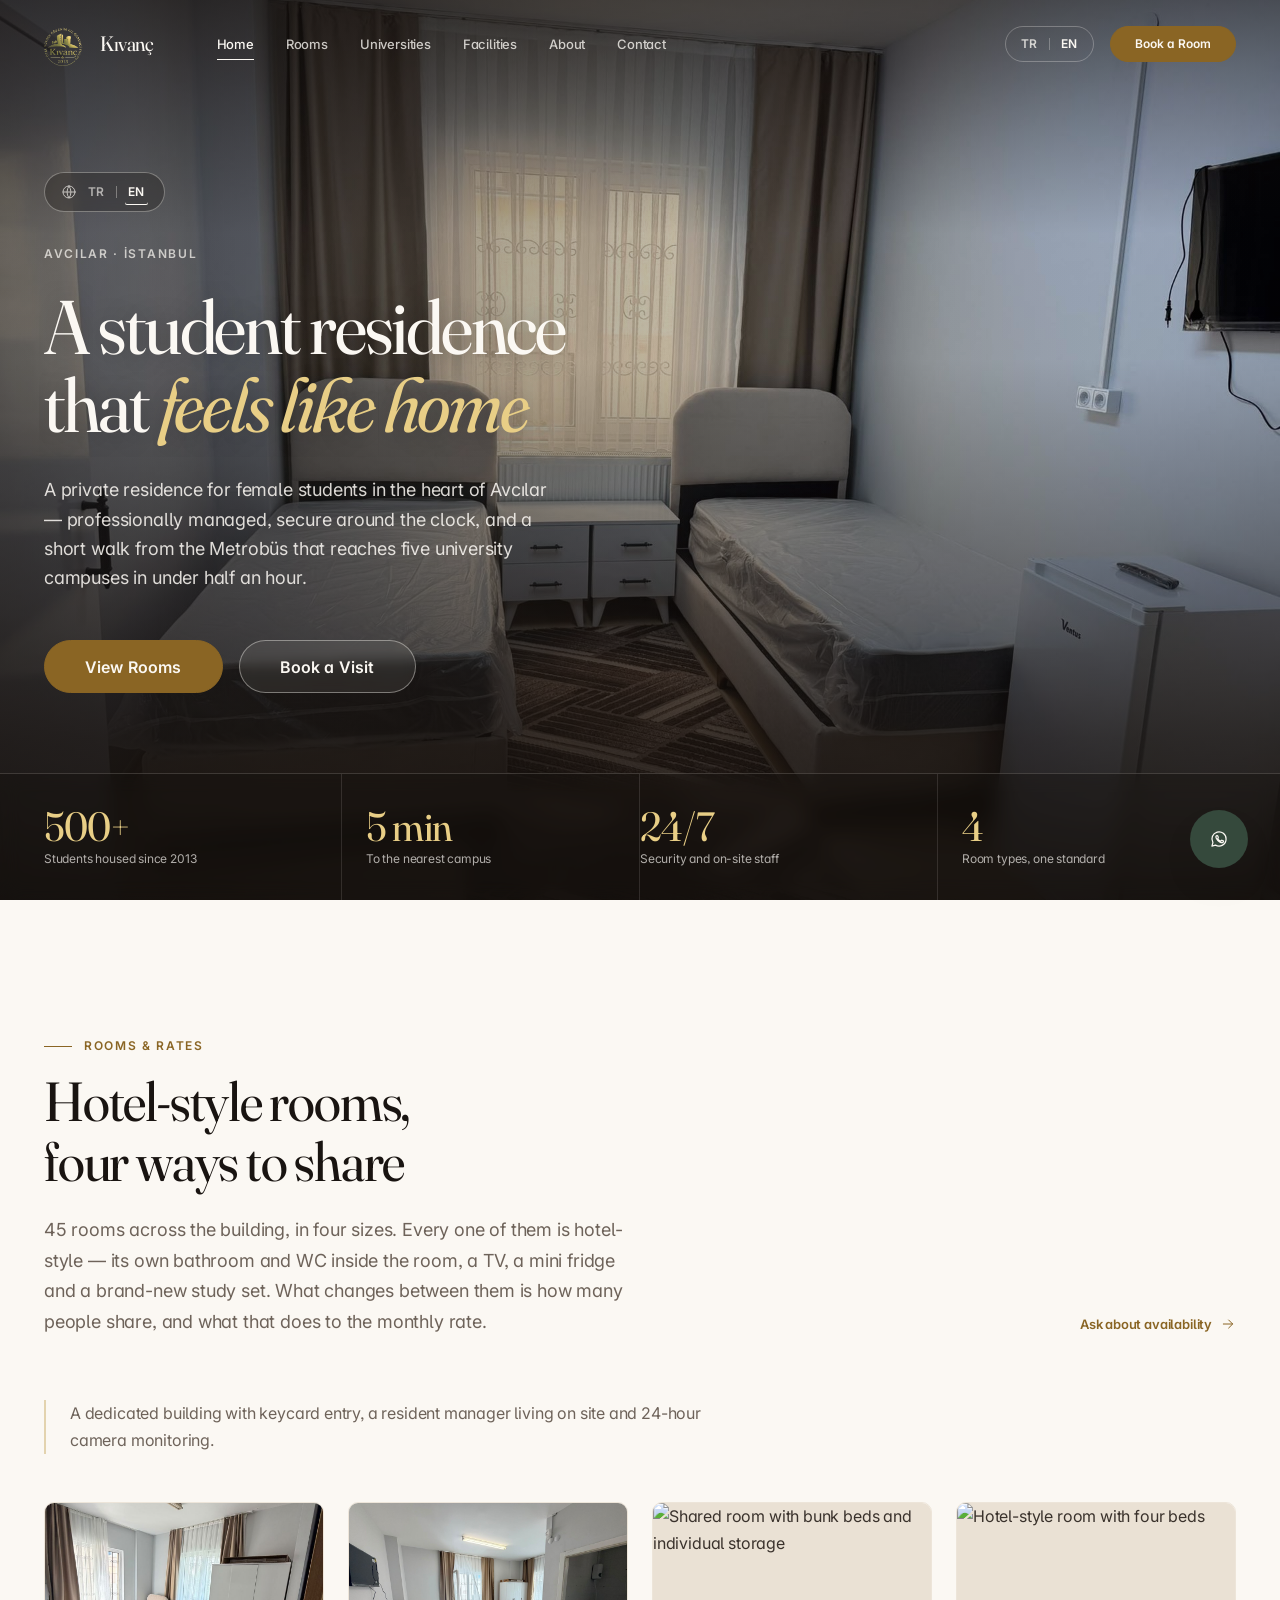
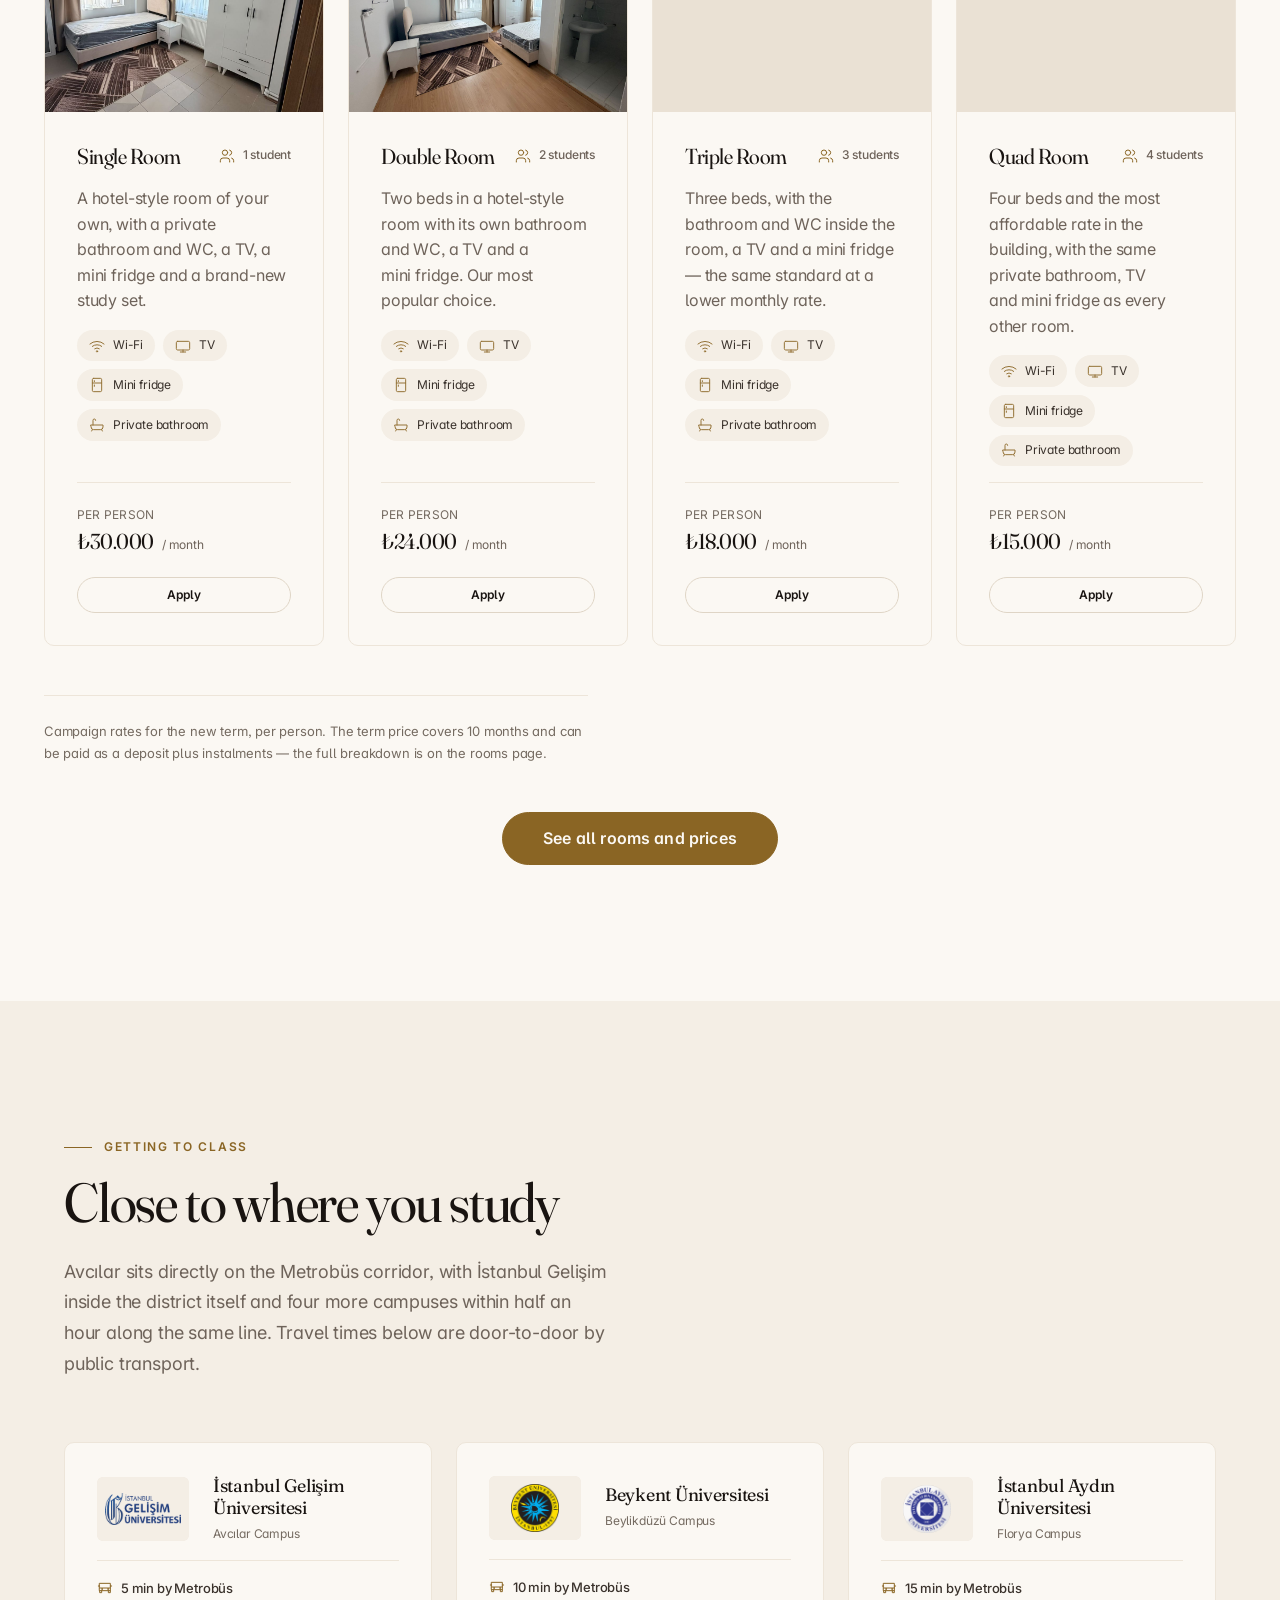
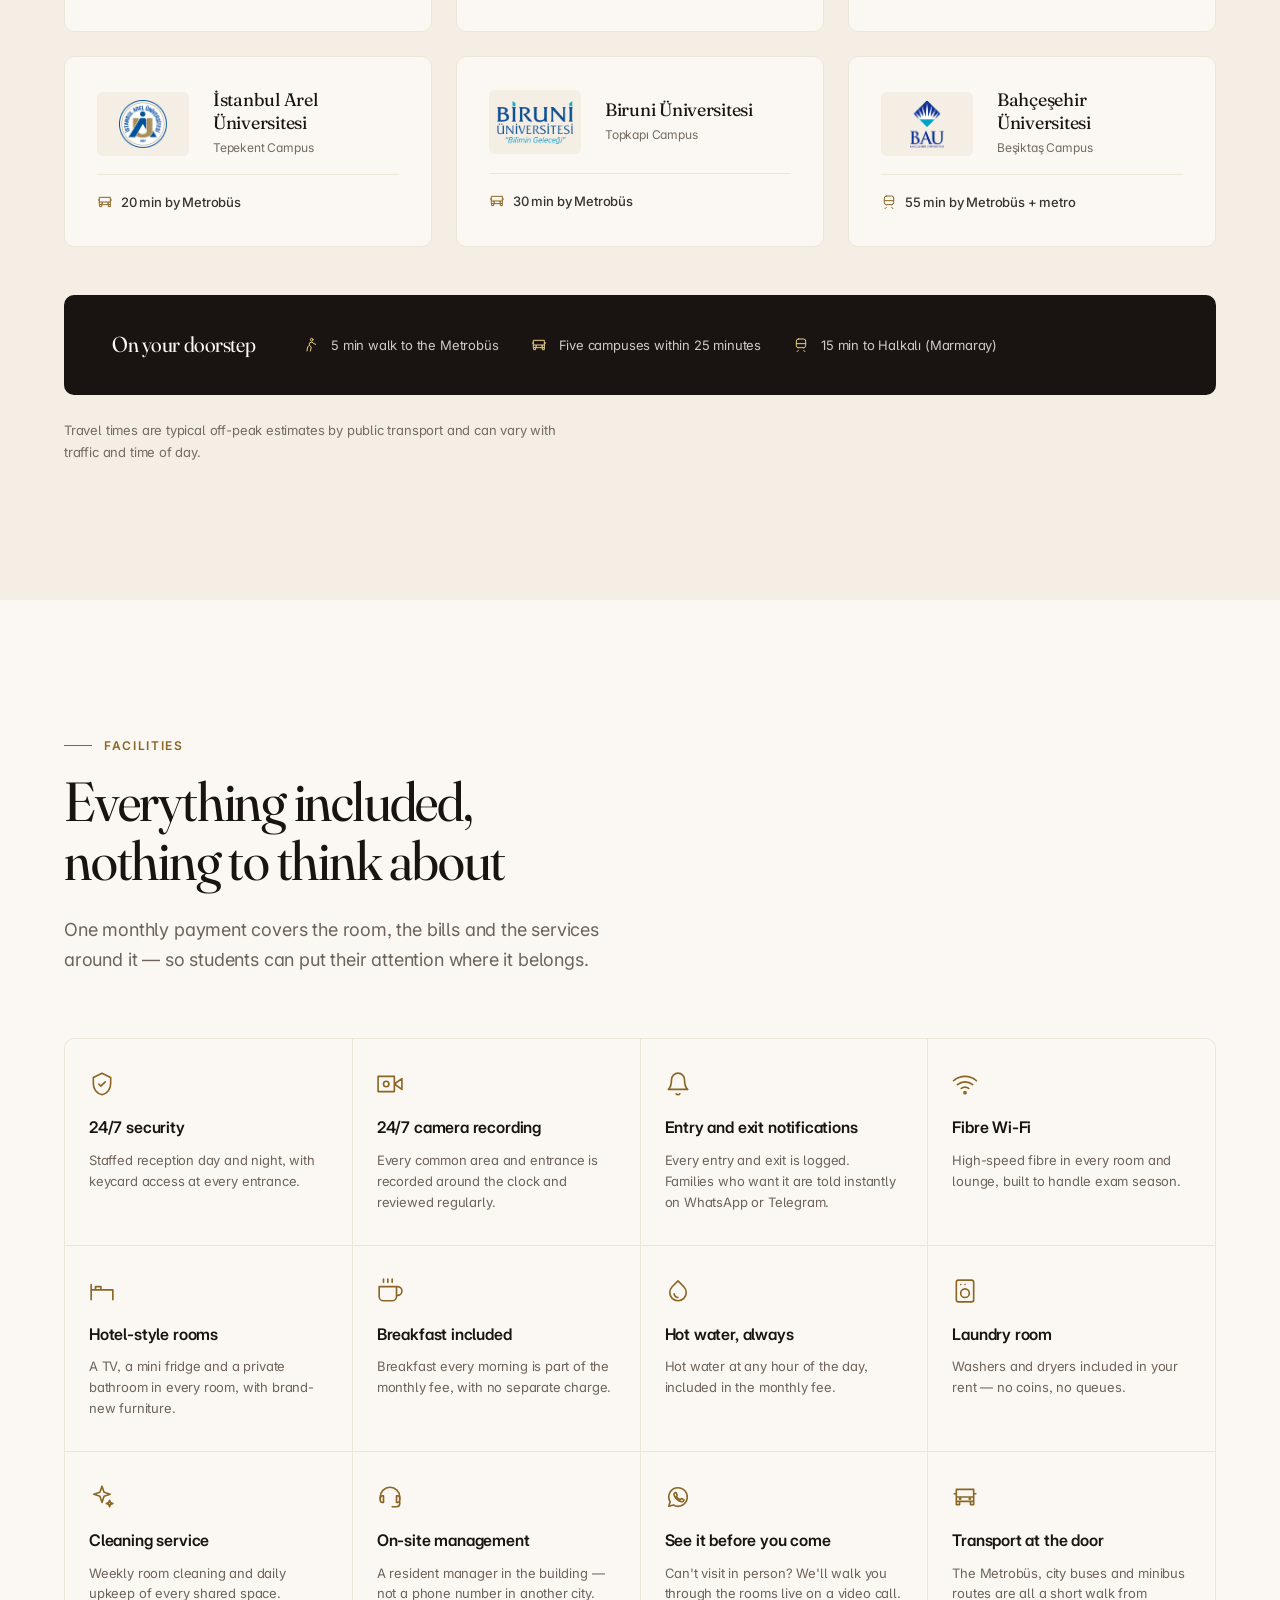
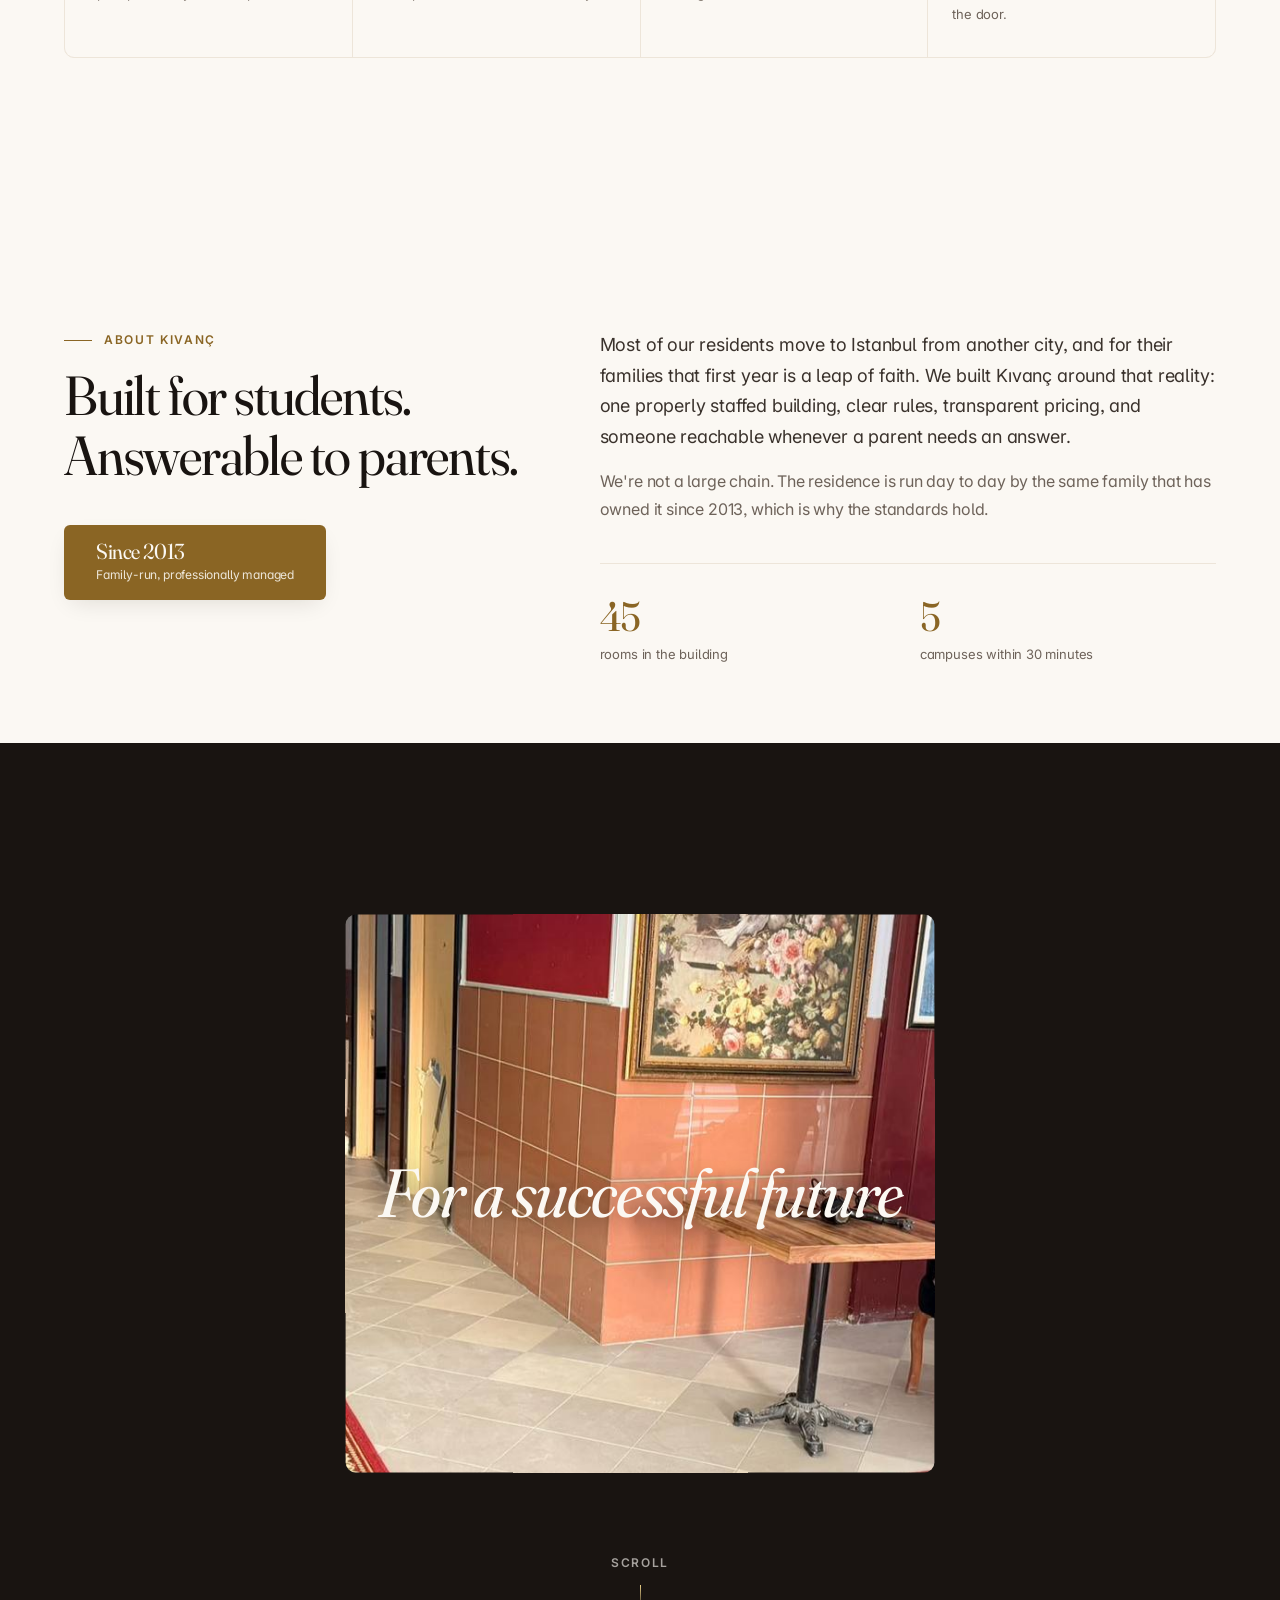
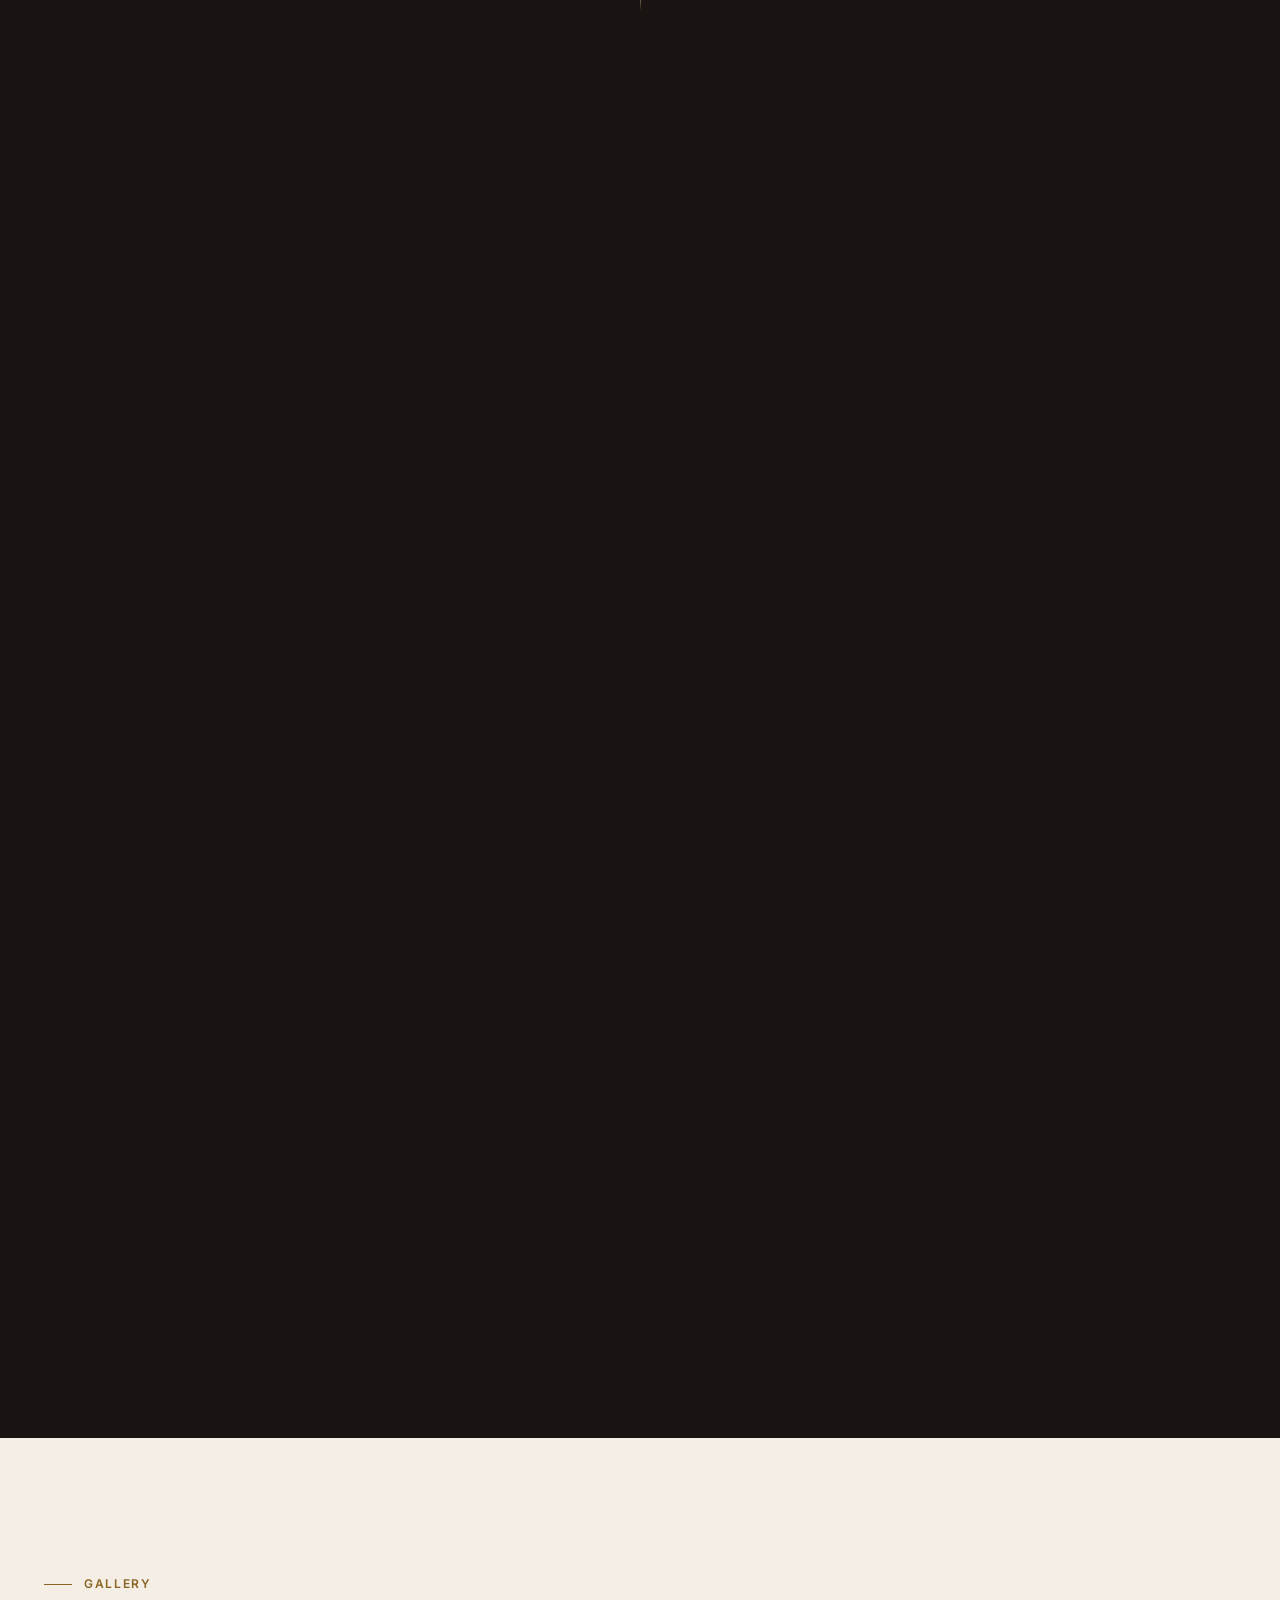
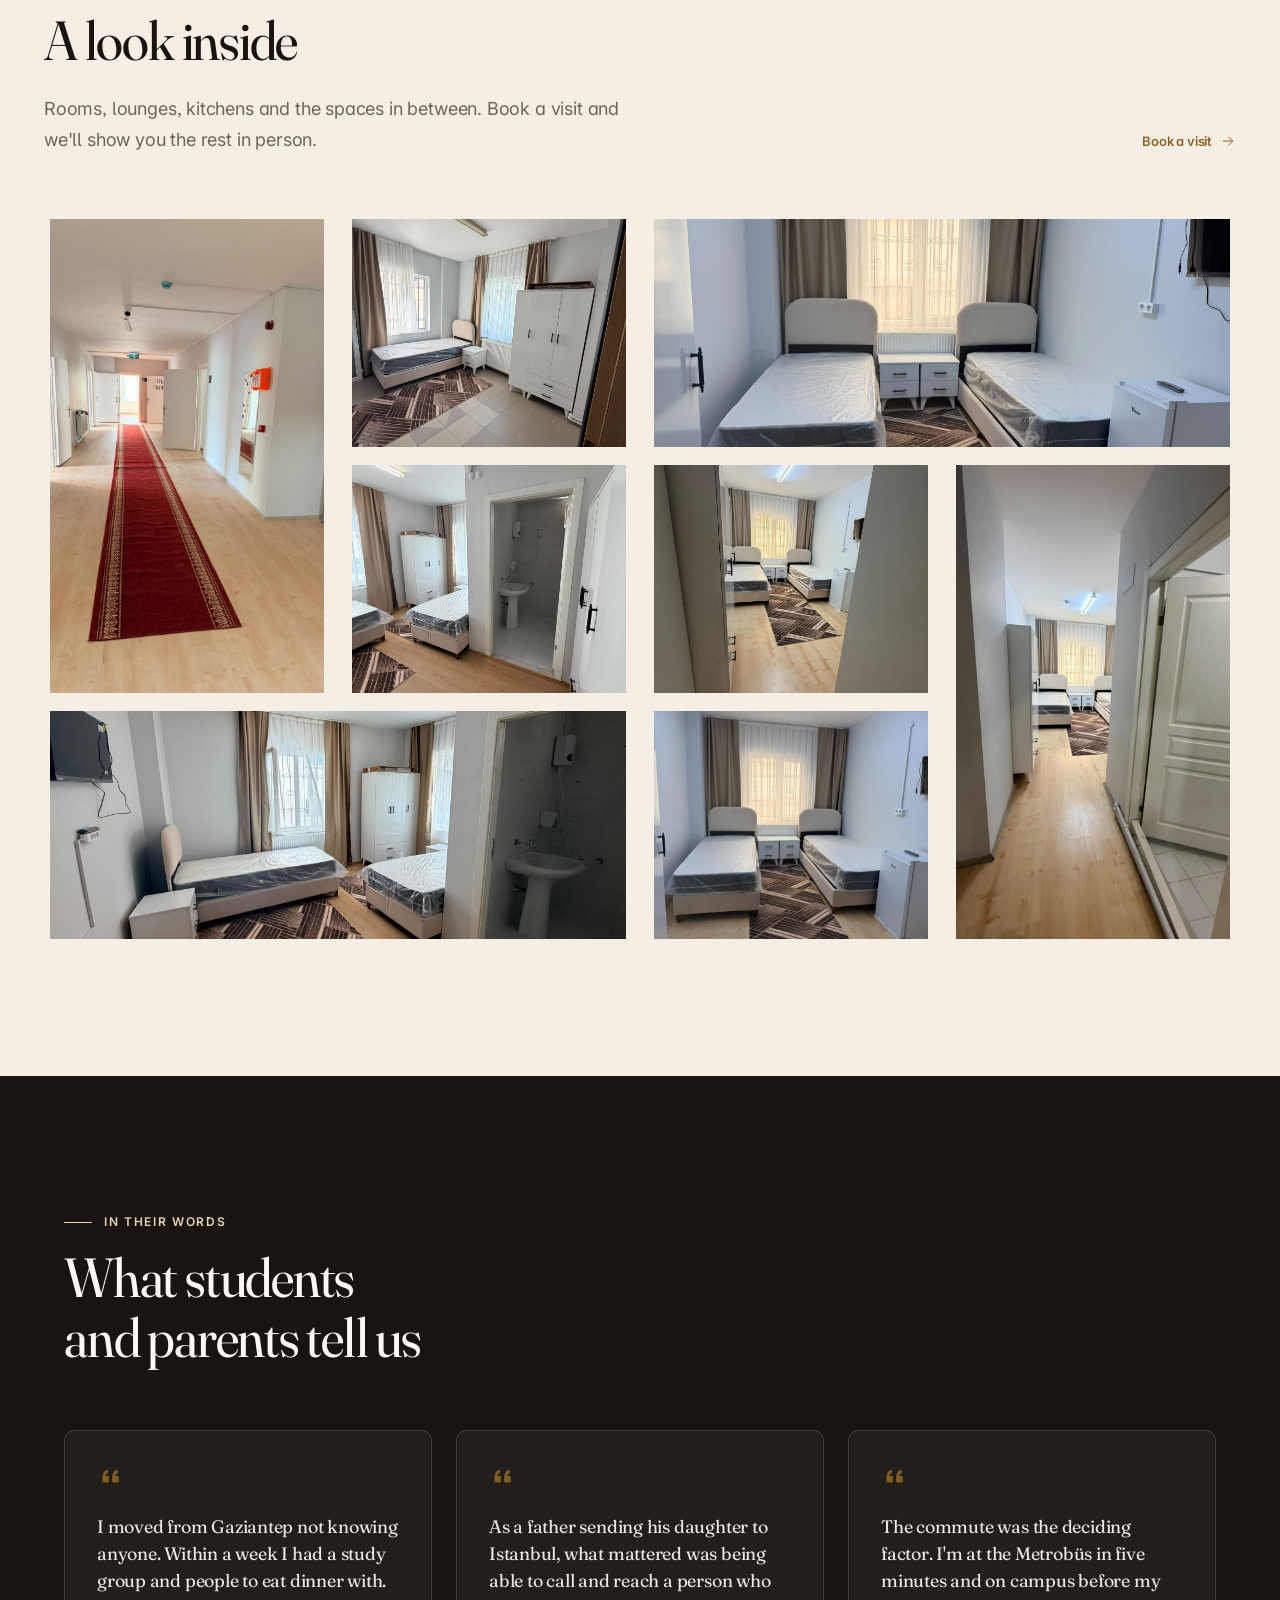
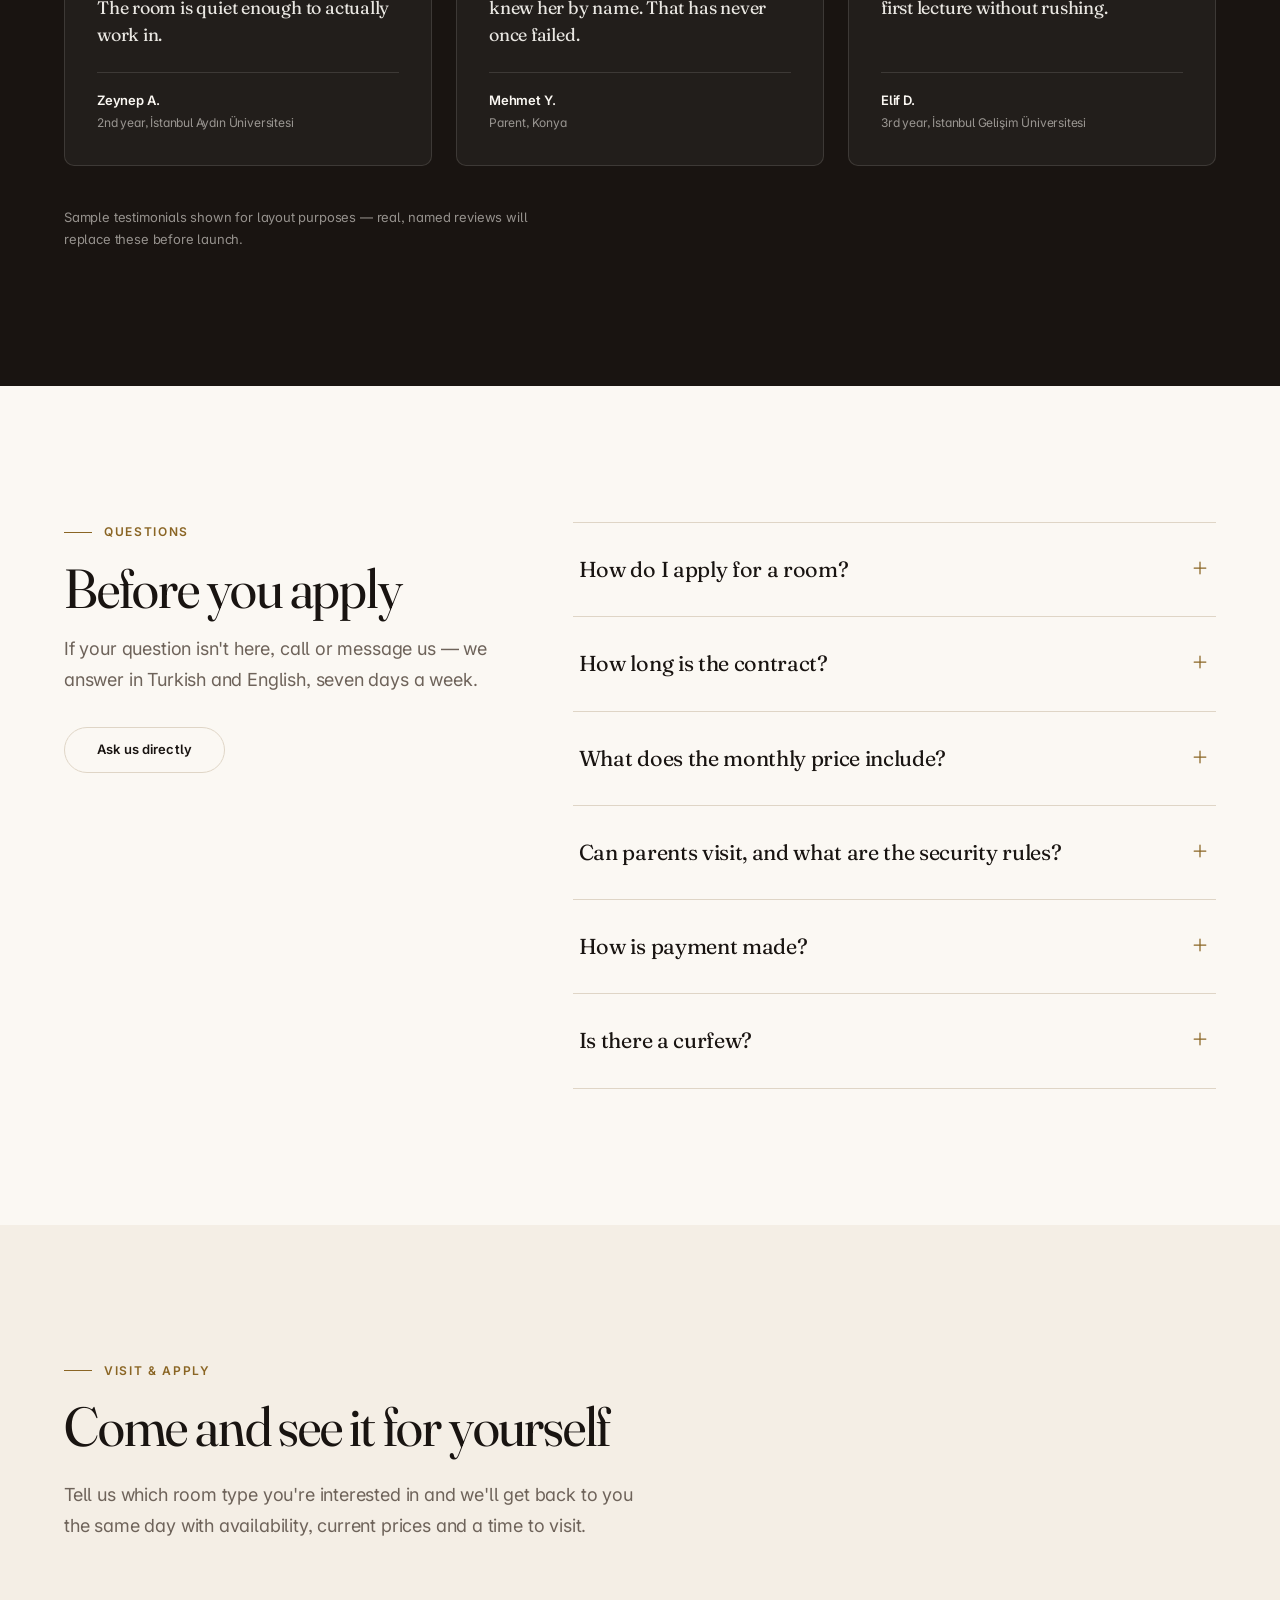
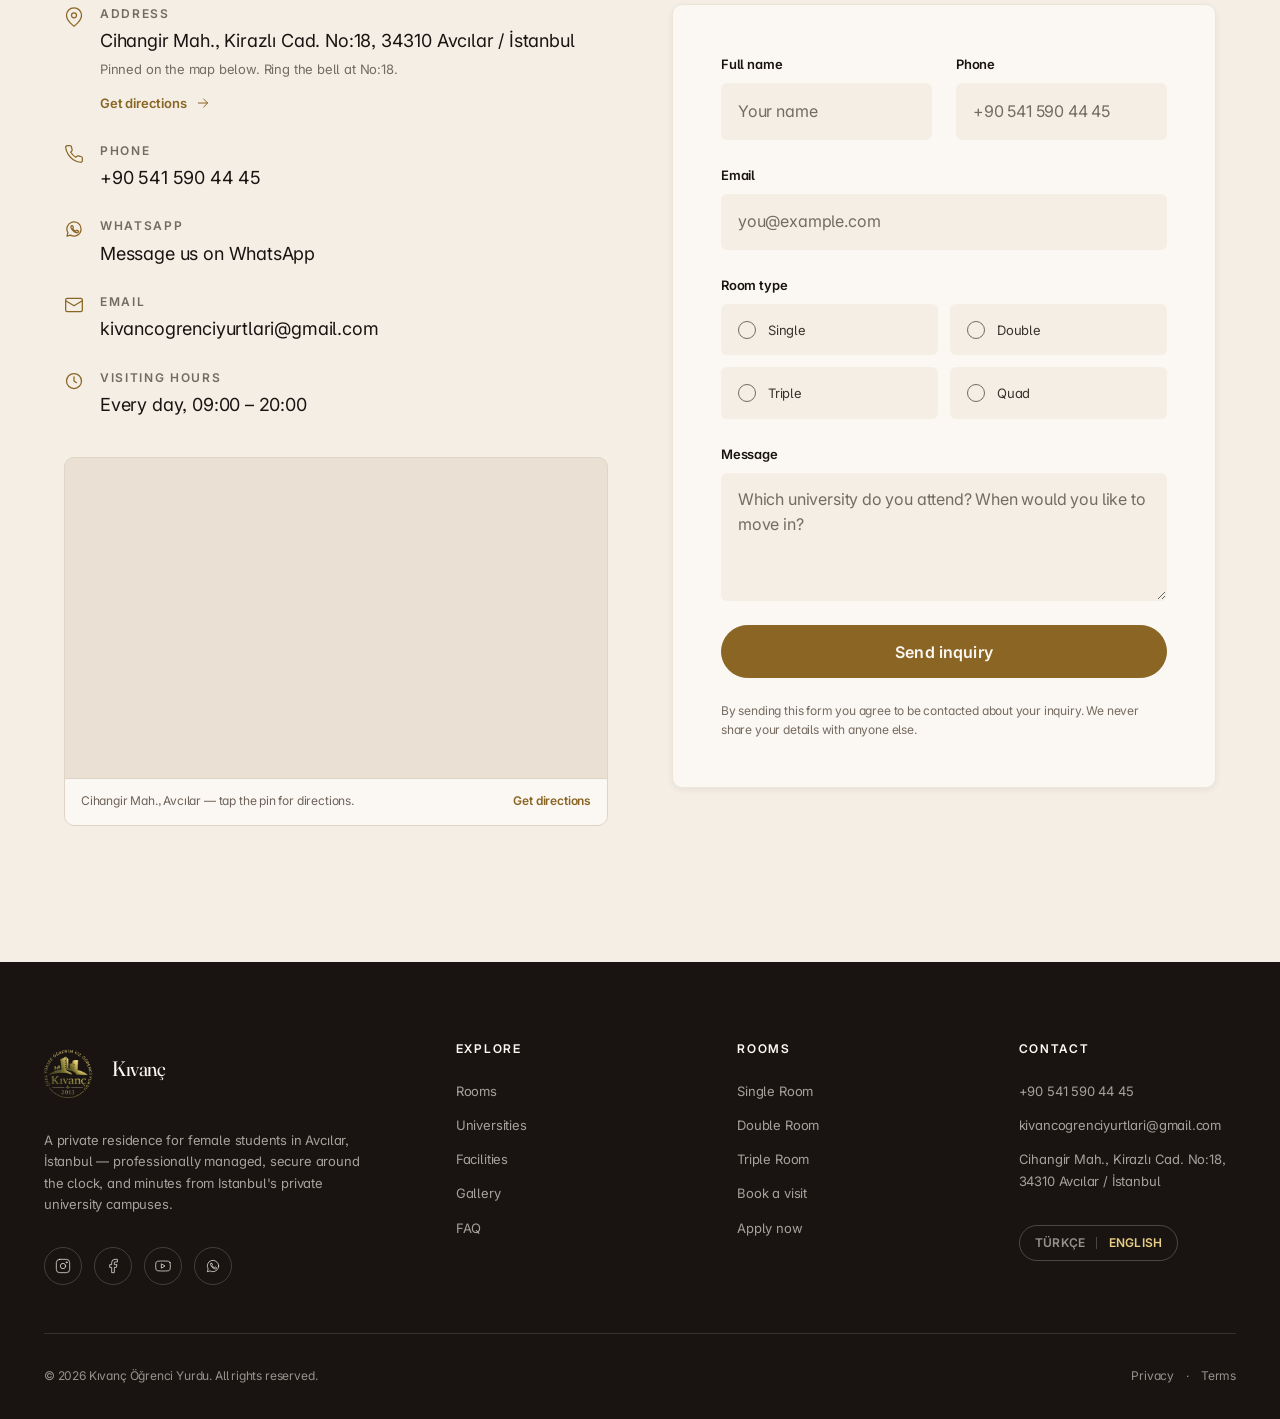
==== commit 36eda965: "Use the client's own photographs, and add a slider to the room cards Eight real photographs of the b" ====
--- a/index.html
+++ b/index.html
@@ -19,8 +19,8 @@
         content="Kıvanç Öğrenci Yurdu — Female Student Residence in Avcılar, Istanbul" />
   <meta property="og:description" data-i18n-attr="content:meta.description"
         content="Modern, secure student housing in Avcılar, Istanbul." />
-  <!-- PLACEHOLDER IMAGE: replace with real property photo (1200×630 social card) -->
-  <meta property="og:image" content="https://images.unsplash.com/photo-1522708323590-d24dbb6b0267?auto=format&fit=crop&w=1200&h=630&q=80" />
+  <meta property="og:image" content="assets/images/og-card.jpg" />
+  <!-- TODO: og:image must be an absolute URL once the domain exists. -->
   <meta name="twitter:card" content="summary_large_image" />
 
   <!-- Favicon: inline SVG wordmark mark, no extra request -->
@@ -164,11 +164,11 @@
          ==================================================================== -->
     <section class="hero" id="top">
       <div class="hero__media">
-        <!-- PLACEHOLDER IMAGE: replace with real property photo (residence exterior / lifestyle) -->
-        <img src="https://images.unsplash.com/photo-1522708323590-d24dbb6b0267?auto=format&fit=crop&w=2000&q=80"
+        <!-- Real photograph: the entrance and common seating area. -->
+        <img src="assets/images/room-double-3.jpg"
              data-i18n-attr="alt:hero.imageAlt"
              alt="Students relaxing in a bright, modern residence common area"
-             fetchpriority="high" width="2000" height="1333" />
+             fetchpriority="high" width="1920" height="1440" />
         <div class="hero__scrim" aria-hidden="true"></div>
       </div>
 
@@ -249,11 +249,11 @@
               <ul class="room-grid">
                 <li class="room-card">
                   <div class="media media--4x3 room-card__media">
-                    <!-- PLACEHOLDER IMAGE: replace with real property photo (single room) -->
-                    <img src="https://images.unsplash.com/photo-1595526114035-0d45ed16cfbf?auto=format&fit=crop&w=900&q=80"
+                    <!-- Real photograph. -->
+                    <img src="assets/images/room-single-1.jpg"
                          data-i18n-attr="alt:rooms.f1.alt"
                          alt="Single room with a bed, study desk and large window"
-                         loading="lazy" width="900" height="675" />
+                         loading="lazy" width="1050" height="1400" />
                   </div>
                   <div class="room-card__body">
                     <div class="room-card__head">
@@ -282,11 +282,11 @@
                 </li>
                 <li class="room-card">
                   <div class="media media--4x3 room-card__media">
-                    <!-- PLACEHOLDER IMAGE: replace with real property photo (double room) -->
-                    <img src="https://images.unsplash.com/photo-1631049307264-da0ec9d70304?auto=format&fit=crop&w=900&q=80"
+                    <!-- Real photograph. -->
+                    <img src="assets/images/room-double-1.jpg"
                          data-i18n-attr="alt:rooms.f2.alt"
                          alt="Shared twin room with two beds and matching study desks"
-                         loading="lazy" width="900" height="675" />
+                         loading="lazy" width="1920" height="1440" />
                   </div>
                   <div class="room-card__body">
                     <div class="room-card__head">
@@ -688,11 +688,11 @@
           <div class="scroll-expand__stage">
 
             <div class="scroll-expand__frame">
-              <!-- PLACEHOLDER IMAGE: replace with real property photo (residence exterior or student life) -->
+              <!-- Real photograph: one of the double rooms. -->
               <img class="scroll-expand__media"
-                   src="https://images.unsplash.com/photo-1543269865-cbf427effbad?auto=format&fit=crop&w=2000&q=80"
+                   src="assets/images/entrance-lobby.jpg"
                    data-i18n-attr="alt:about.imageAlt" alt="Students studying together around a shared table"
-                   loading="lazy" width="2000" height="1333" draggable="false" />
+                   loading="lazy" width="1800" height="1350" draggable="false" />
               <div class="scroll-expand__scrim" aria-hidden="true"></div>
 
               <div class="scroll-expand__overlay">
@@ -760,56 +760,56 @@
           <!-- PLACEHOLDER IMAGE ×8: replace each with real property photography -->
           <li class="gallery-item">
             <button type="button" class="gallery-item__btn" data-i18n-attr="aria-label:gallery.1.alt" aria-label="Open photo: study lounge">
-              <div class="media"><img src="https://images.unsplash.com/photo-1524758631624-e2822e304c36?auto=format&fit=crop&w=900&q=80"
+              <div class="media"><img src="assets/images/corridor.jpg"
                    data-i18n-attr="alt:gallery.1.alt" alt="Comfortable shared lounge with armchairs and warm lighting" loading="lazy" /></div>
               <span class="gallery-item__zoom" aria-hidden="true"><svg class="icon icon--sm"><use href="#i-expand"></use></svg></span>
             </button>
           </li>
           <li class="gallery-item">
             <button type="button" class="gallery-item__btn" data-i18n-attr="aria-label:gallery.2.alt" aria-label="Open photo: bedroom">
-              <div class="media"><img src="https://images.unsplash.com/photo-1586023492125-27b2c045efd7?auto=format&fit=crop&w=900&q=80"
+              <div class="media"><img src="assets/images/room-single-1.jpg"
                    data-i18n-attr="alt:gallery.2.alt" alt="Neatly made bed beside a bright window" loading="lazy" /></div>
               <span class="gallery-item__zoom" aria-hidden="true"><svg class="icon icon--sm"><use href="#i-expand"></use></svg></span>
             </button>
           </li>
           <li class="gallery-item">
             <button type="button" class="gallery-item__btn" data-i18n-attr="aria-label:gallery.3.alt" aria-label="Open photo: study desk">
-              <div class="media"><img src="https://images.unsplash.com/photo-1519974719765-e6559eac2575?auto=format&fit=crop&w=1400&q=80"
+              <div class="media"><img src="assets/images/room-double-3.jpg"
                    data-i18n-attr="alt:gallery.3.alt" alt="Student working at a desk with a laptop and notebooks" loading="lazy" /></div>
               <span class="gallery-item__zoom" aria-hidden="true"><svg class="icon icon--sm"><use href="#i-expand"></use></svg></span>
             </button>
           </li>
           <li class="gallery-item">
             <button type="button" class="gallery-item__btn" data-i18n-attr="aria-label:gallery.4.alt" aria-label="Open photo: common room">
-              <div class="media"><img src="https://images.unsplash.com/photo-1556909114-f6e7ad7d3136?auto=format&fit=crop&w=900&q=80"
+              <div class="media"><img src="assets/images/room-double-2.jpg"
                    data-i18n-attr="alt:gallery.4.alt" alt="Open common area with sofas and a long shared table" loading="lazy" /></div>
               <span class="gallery-item__zoom" aria-hidden="true"><svg class="icon icon--sm"><use href="#i-expand"></use></svg></span>
             </button>
           </li>
           <li class="gallery-item">
             <button type="button" class="gallery-item__btn" data-i18n-attr="aria-label:gallery.5.alt" aria-label="Open photo: shared kitchen">
-              <div class="media"><img src="https://images.unsplash.com/photo-1585412727339-54e4bae3bbf9?auto=format&fit=crop&w=900&q=80"
+              <div class="media"><img src="assets/images/room-double-4.jpg"
                    data-i18n-attr="alt:gallery.5.alt" alt="Clean shared kitchen with counter seating" loading="lazy" /></div>
               <span class="gallery-item__zoom" aria-hidden="true"><svg class="icon icon--sm"><use href="#i-expand"></use></svg></span>
             </button>
           </li>
           <li class="gallery-item">
             <button type="button" class="gallery-item__btn" data-i18n-attr="aria-label:gallery.6.alt" aria-label="Open photo: fitness room">
-              <div class="media"><img src="https://images.unsplash.com/photo-1534438327276-14e5300c3a48?auto=format&fit=crop&w=900&q=80"
+              <div class="media"><img src="assets/images/room-doorway.jpg"
                    data-i18n-attr="alt:gallery.6.alt" alt="Fitness room with free weights and machines" loading="lazy" /></div>
               <span class="gallery-item__zoom" aria-hidden="true"><svg class="icon icon--sm"><use href="#i-expand"></use></svg></span>
             </button>
           </li>
           <li class="gallery-item">
             <button type="button" class="gallery-item__btn" data-i18n-attr="aria-label:gallery.7.alt" aria-label="Open photo: building exterior">
-              <div class="media"><img src="https://images.unsplash.com/photo-1600585154340-be6161a56a0c?auto=format&fit=crop&w=1400&q=80"
+              <div class="media"><img src="assets/images/room-double-1.jpg"
                    data-i18n-attr="alt:gallery.7.alt" alt="Residence building exterior on a bright day" loading="lazy" /></div>
               <span class="gallery-item__zoom" aria-hidden="true"><svg class="icon icon--sm"><use href="#i-expand"></use></svg></span>
             </button>
           </li>
           <li class="gallery-item">
             <button type="button" class="gallery-item__btn" data-i18n-attr="aria-label:gallery.8.alt" aria-label="Open photo: library corner">
-              <div class="media"><img src="https://images.unsplash.com/photo-1584622650111-993a426fbf0a?auto=format&fit=crop&w=900&q=80"
+              <div class="media"><img src="assets/images/room-double-3.jpg"
                    data-i18n-attr="alt:gallery.8.alt" alt="Quiet study corner lined with bookshelves" loading="lazy" /></div>
               <span class="gallery-item__zoom" aria-hidden="true"><svg class="icon icon--sm"><use href="#i-expand"></use></svg></span>
             </button>
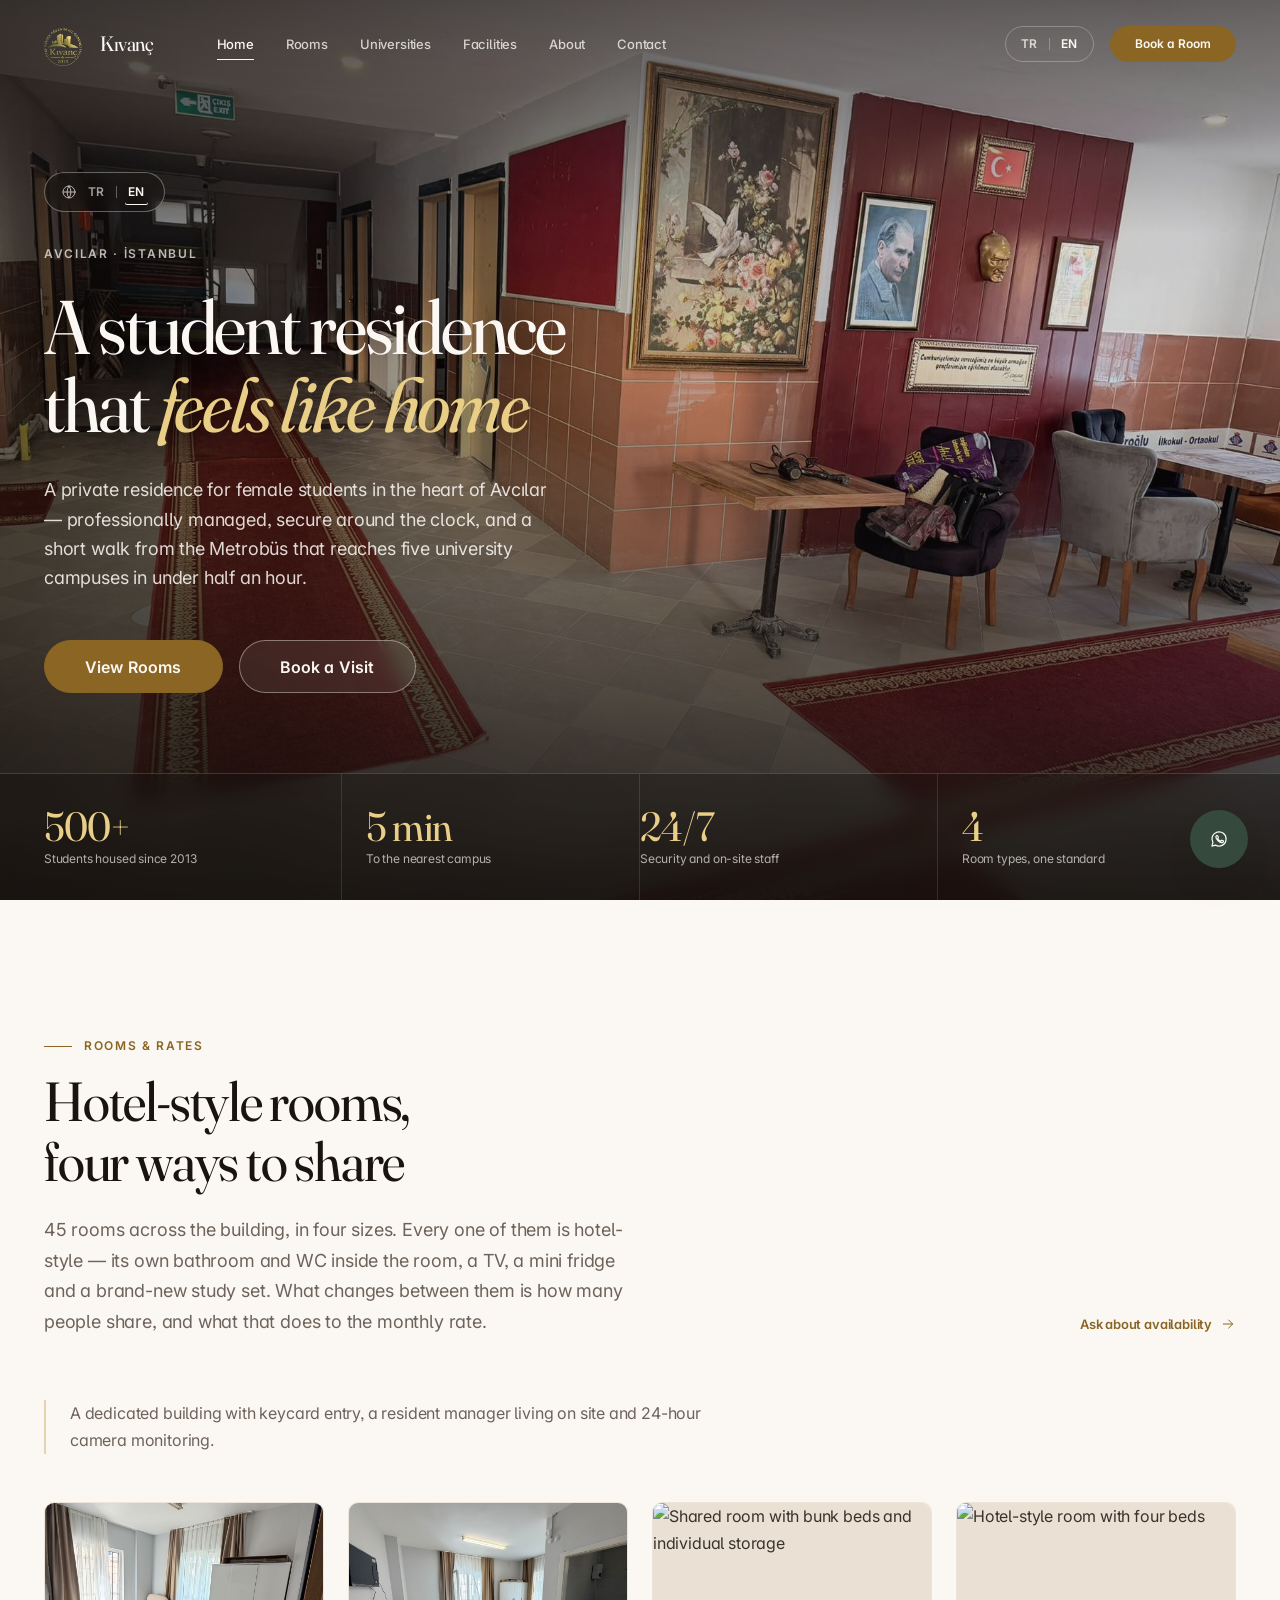
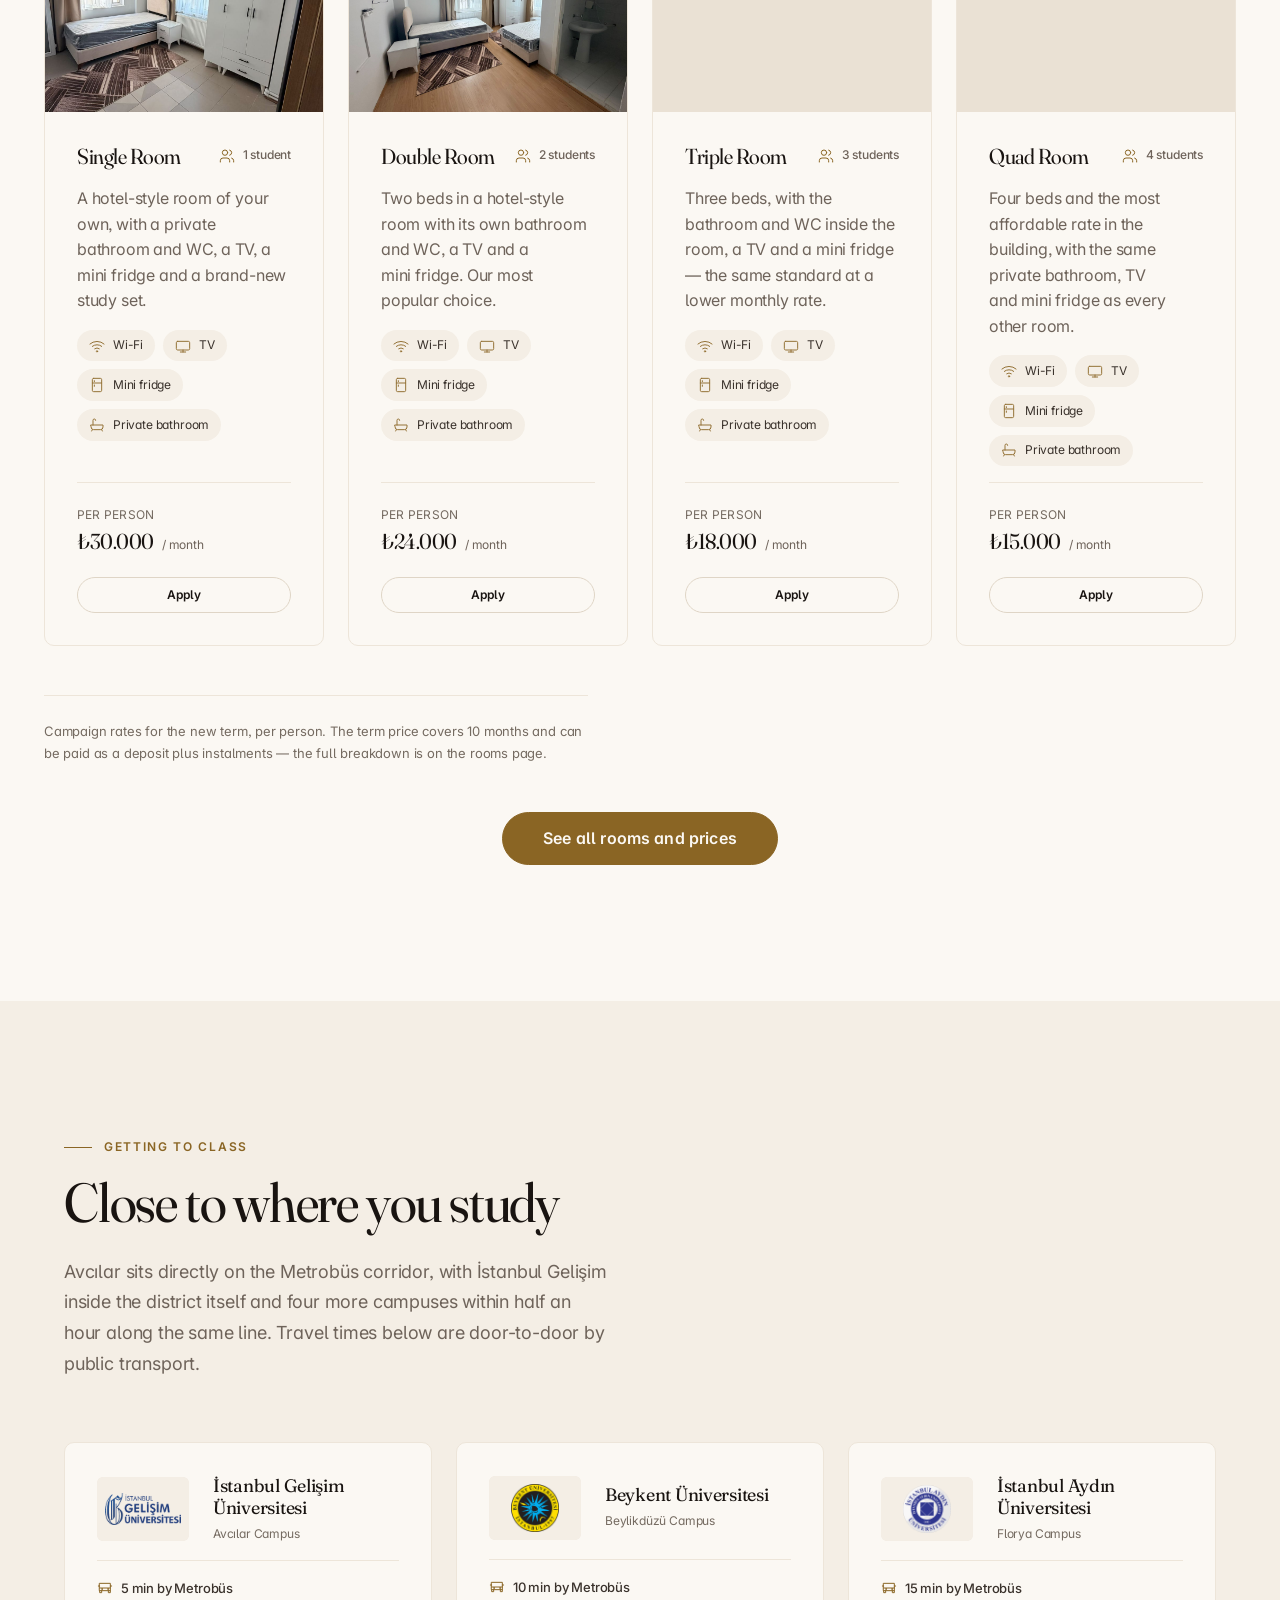
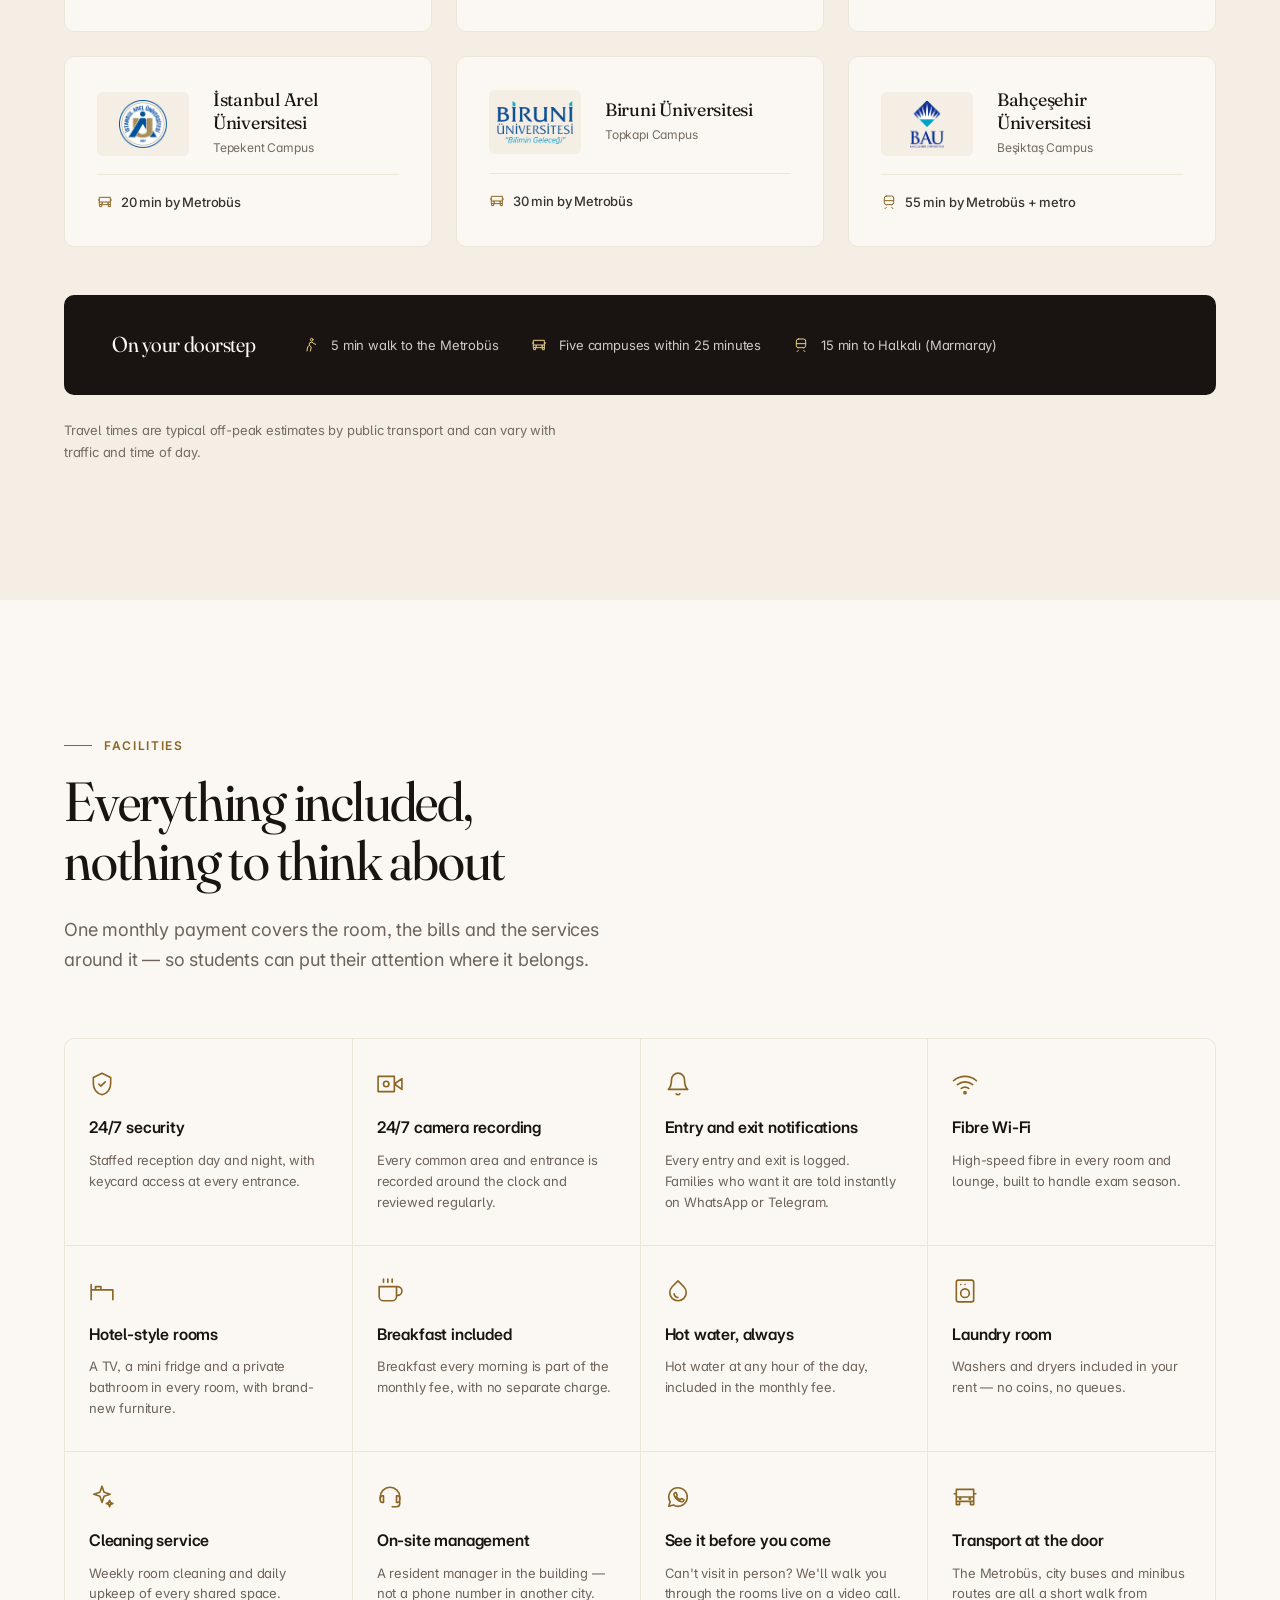
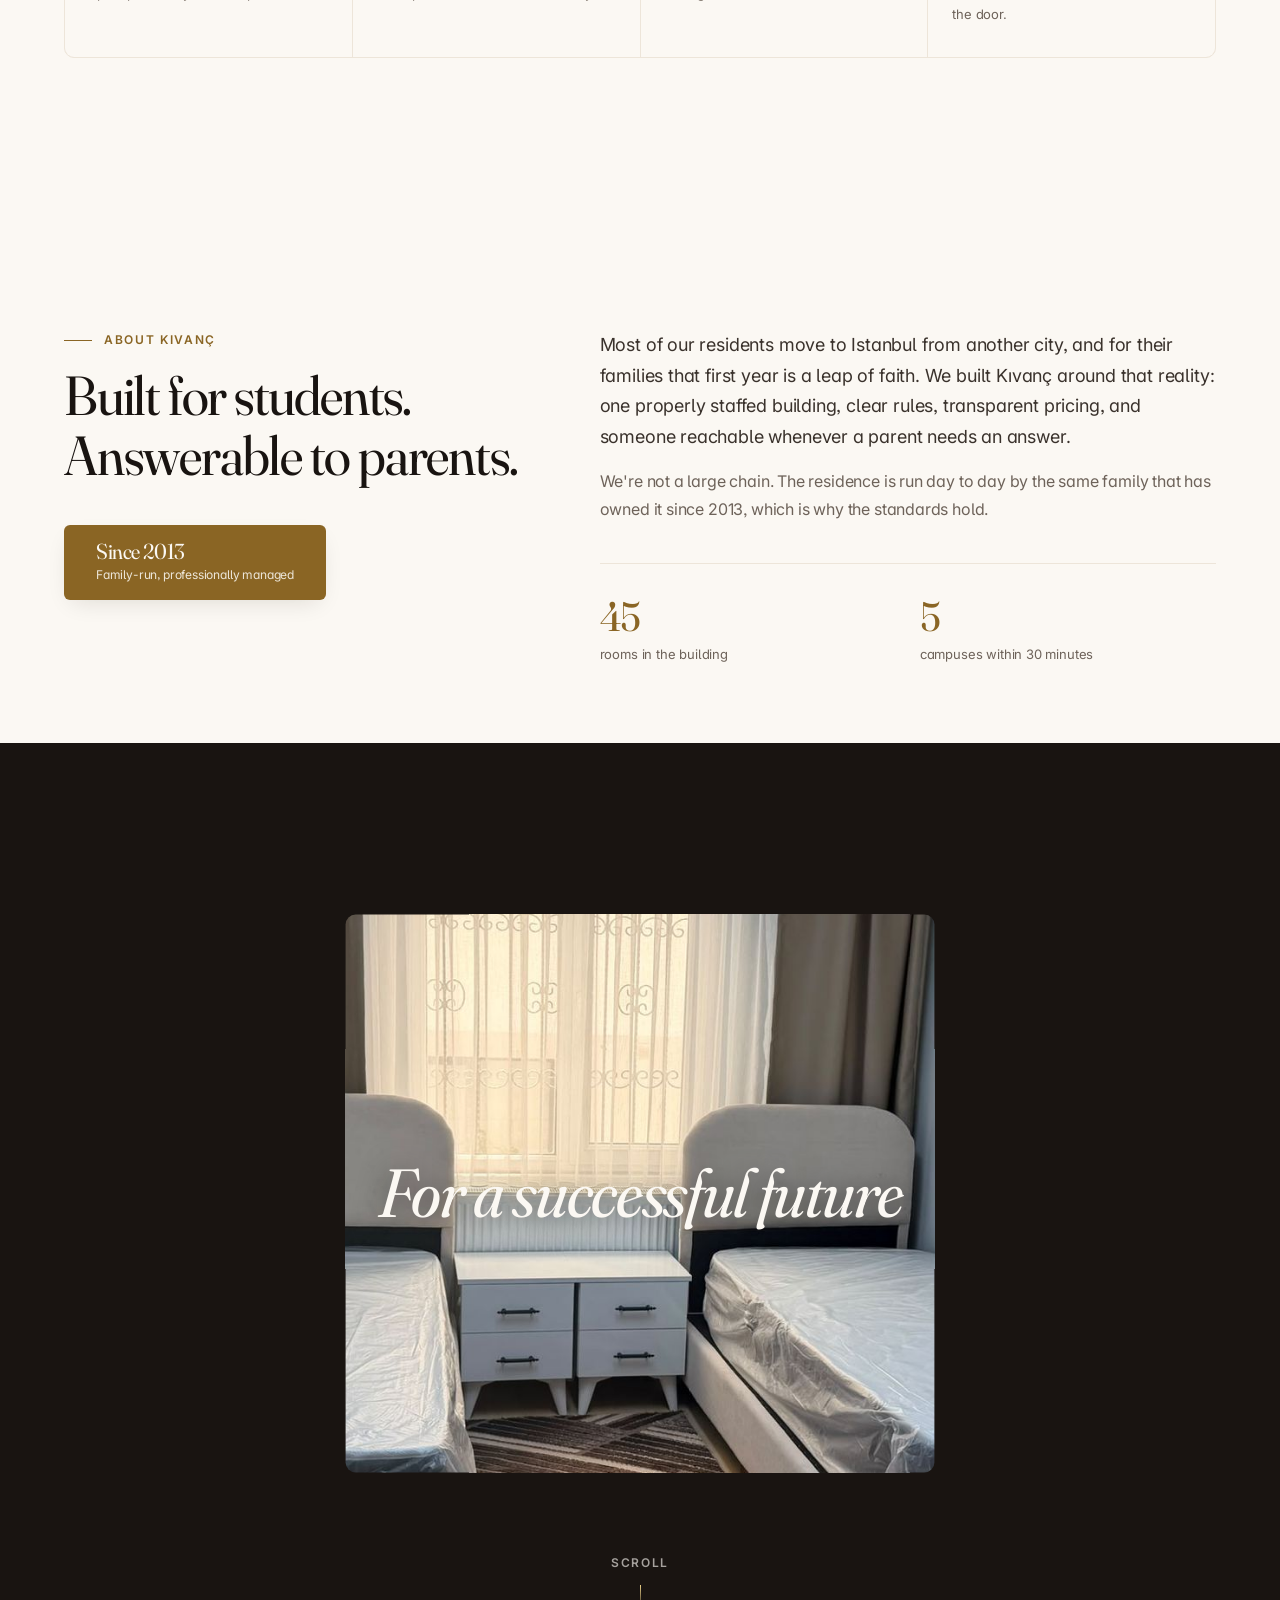
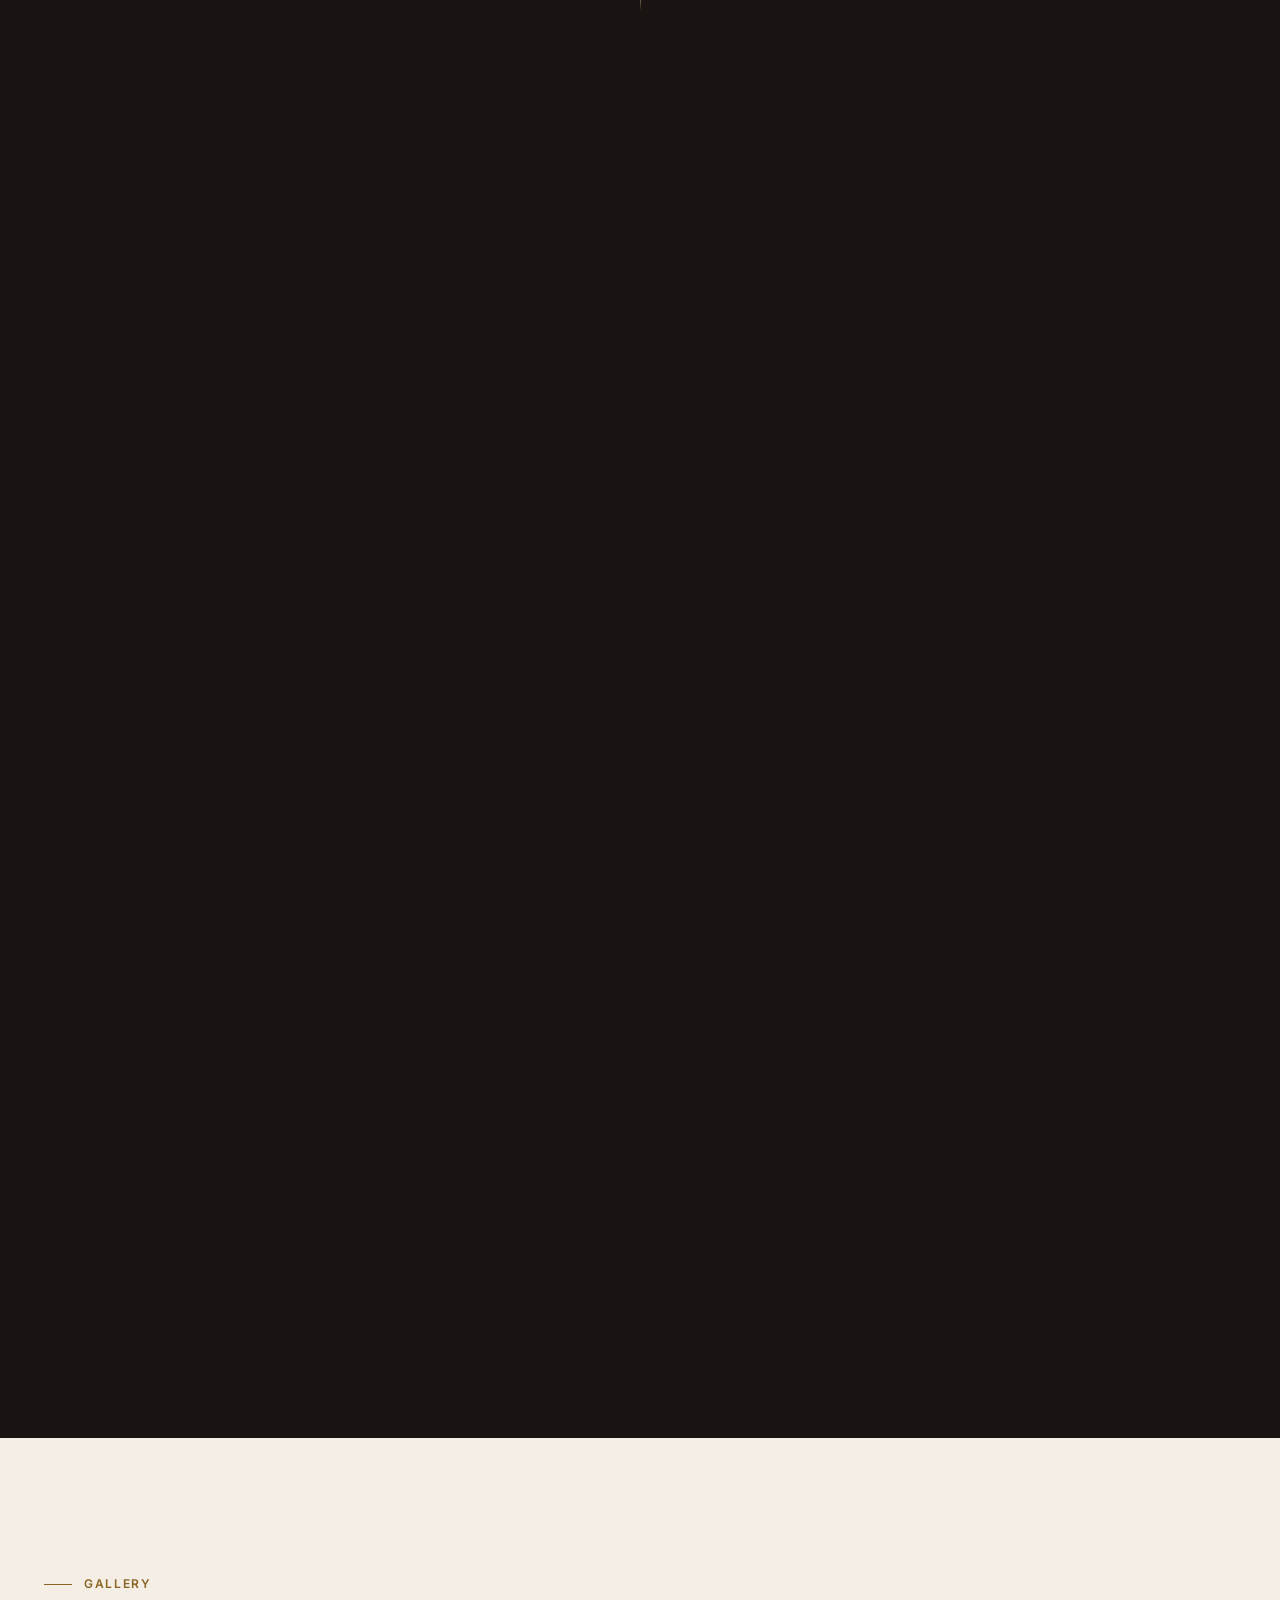
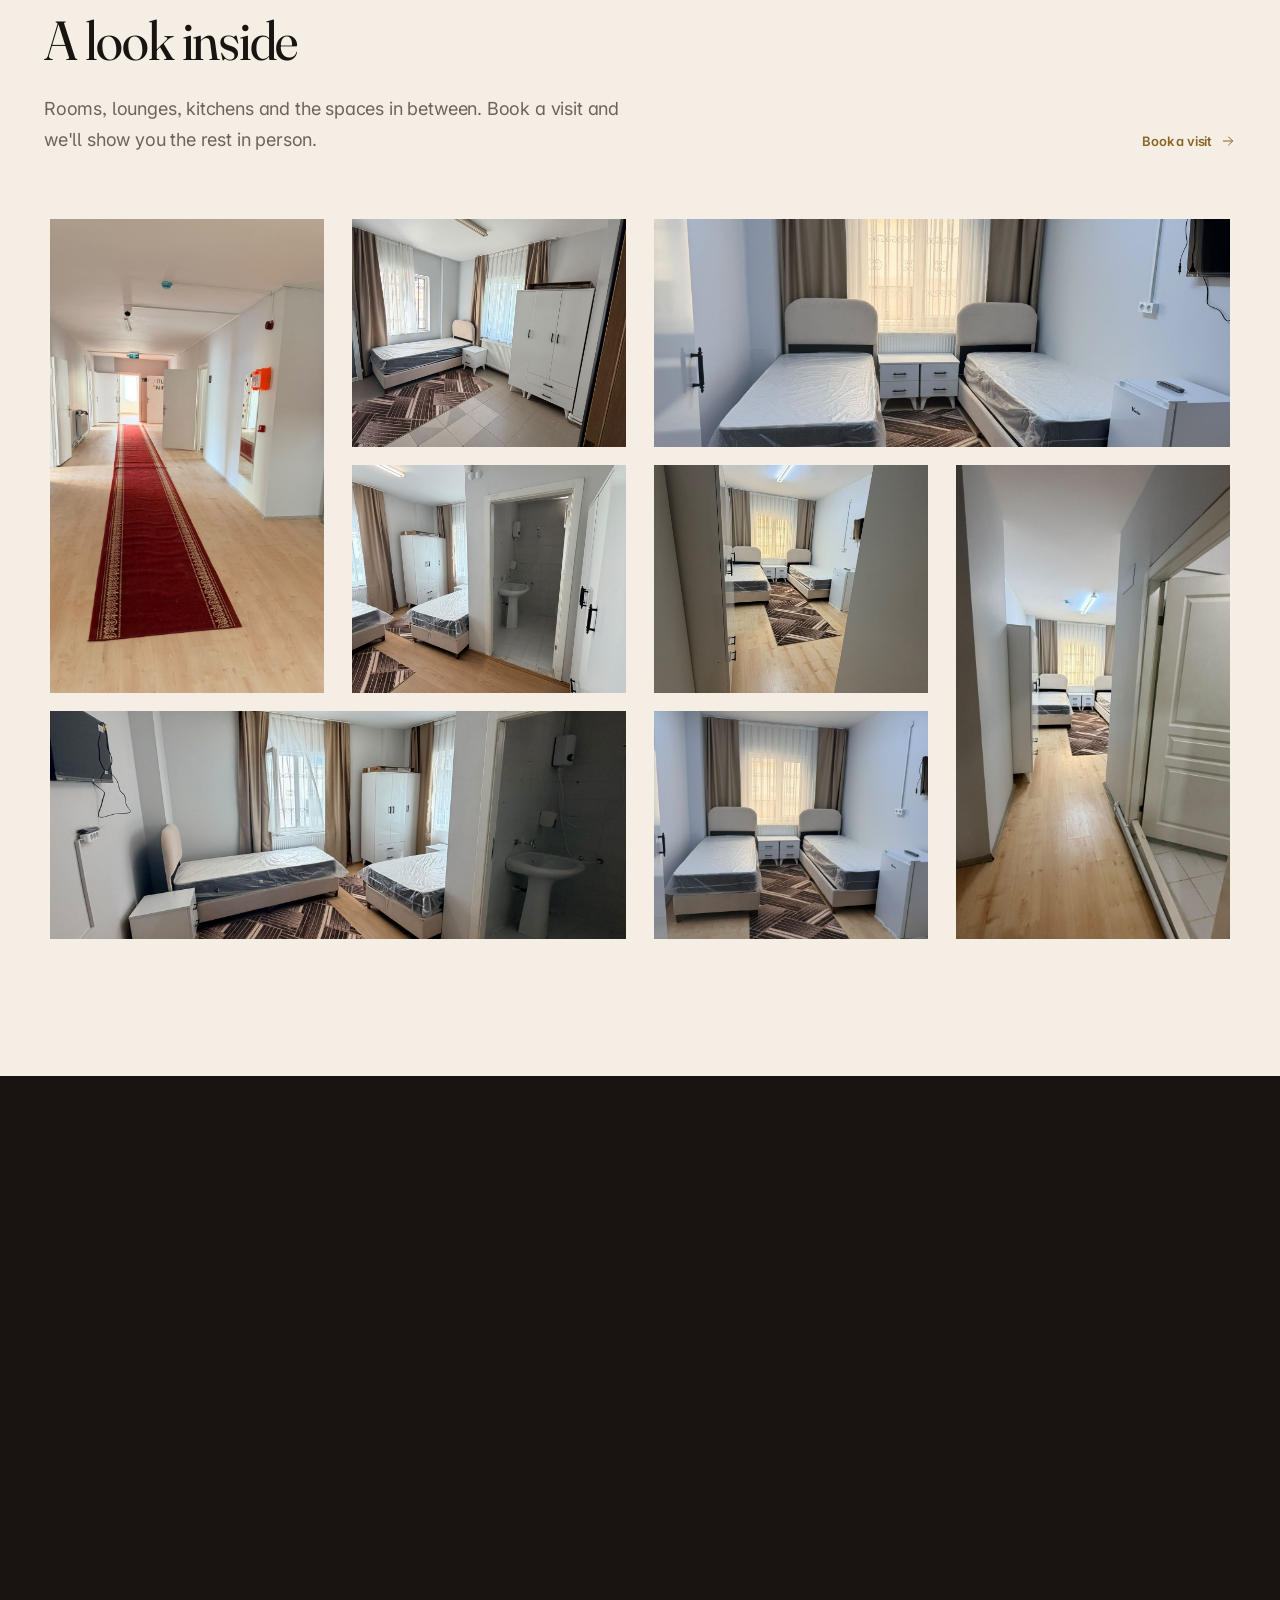
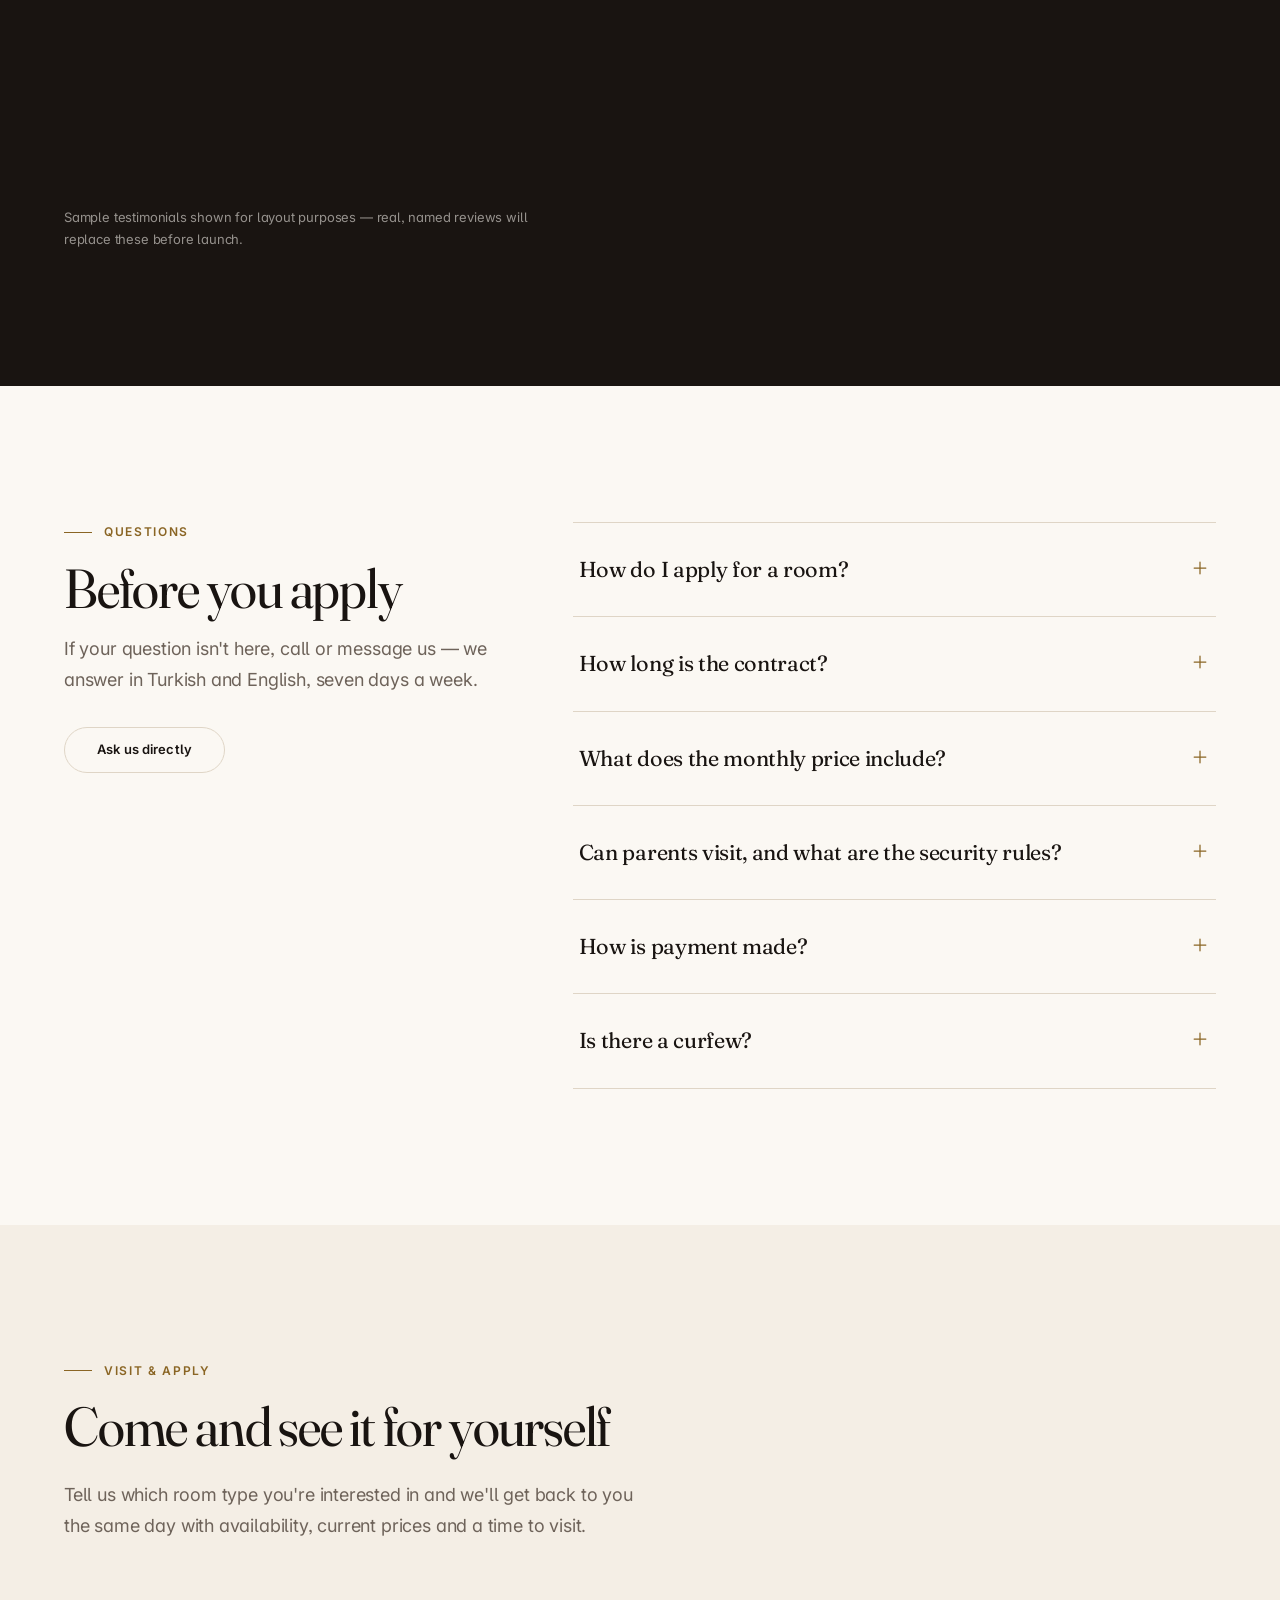
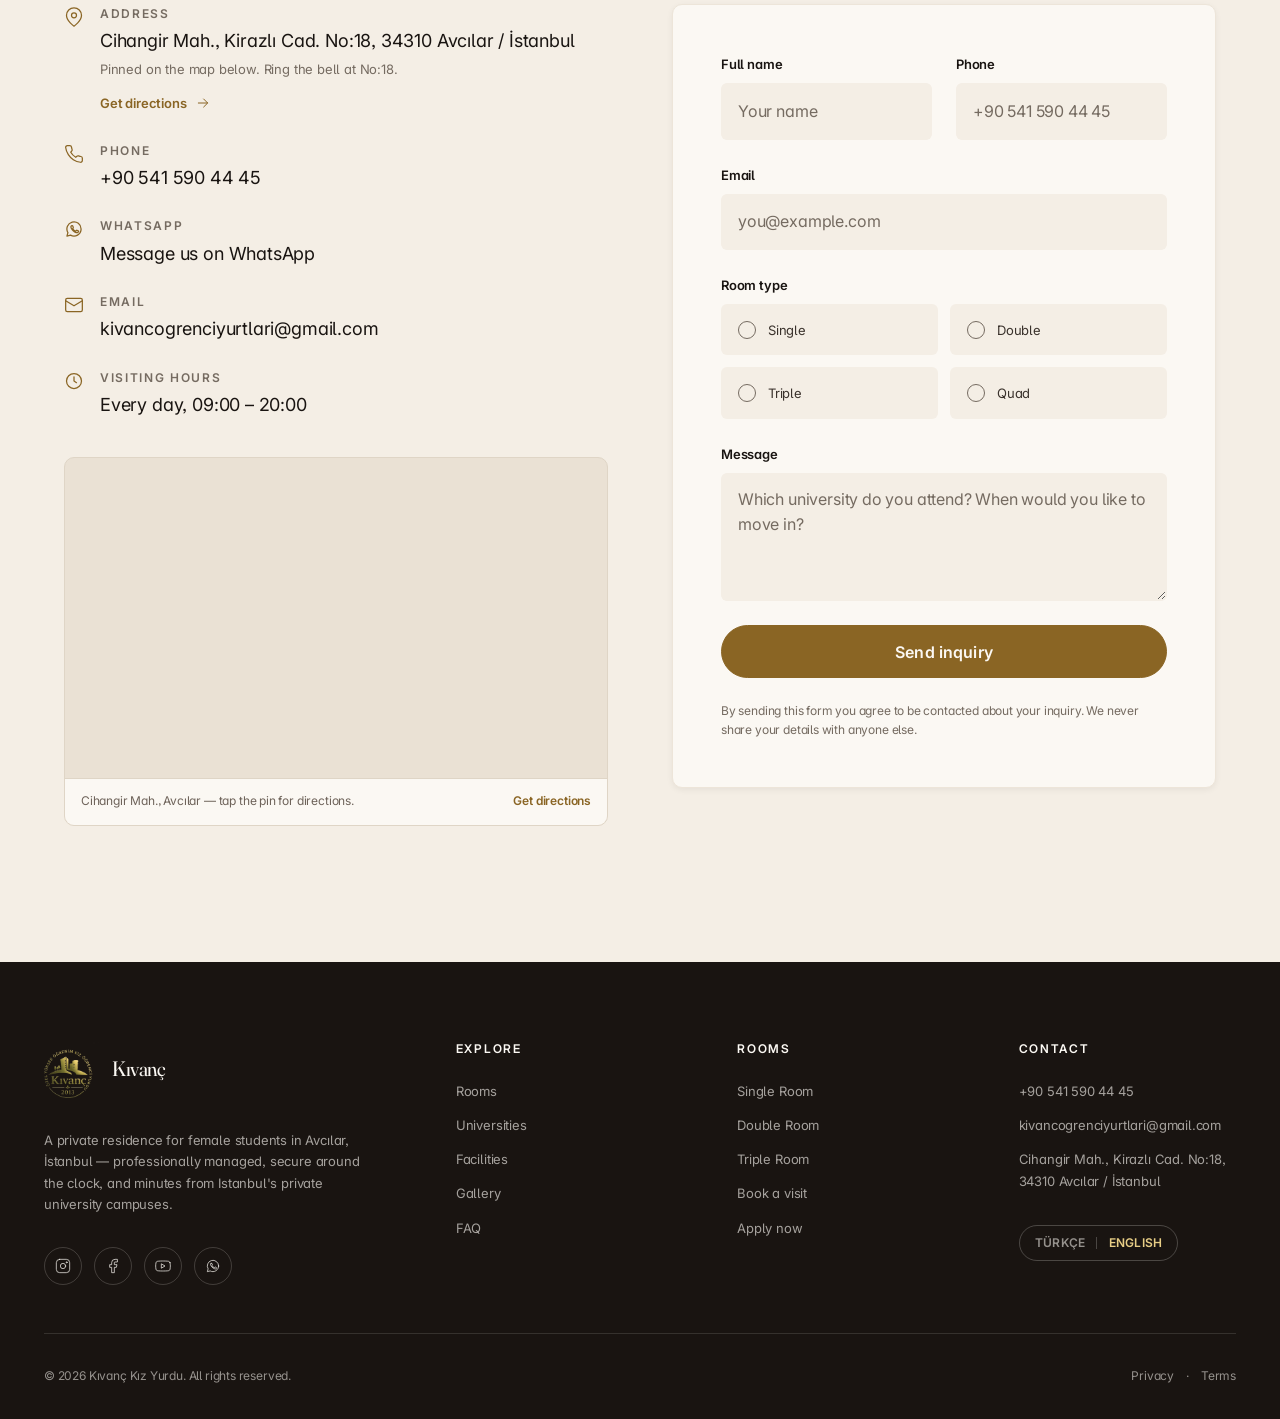
==== commit 52135336: "Rename the residence to Kıvanç Kız Yurdu, and restore the hero photo The client confirmed the tradin" ====
--- a/index.html
+++ b/index.html
@@ -5,7 +5,7 @@
   <meta charset="UTF-8" />
   <meta name="viewport" content="width=device-width, initial-scale=1.0" />
 
-  <title data-i18n="meta.title">Kıvanç Öğrenci Yurdu — Female Student Residence in Avcılar, Istanbul</title>
+  <title data-i18n="meta.title">Kıvanç Kız Yurdu — Female Student Residence in Avcılar, Istanbul</title>
   <meta name="description" data-i18n-attr="content:meta.description"
         content="Modern, secure student housing in Avcılar, Istanbul. Separate residences for female and male students, minutes from Istanbul's private universities." />
   <meta name="theme-color" content="#191411" />
@@ -14,9 +14,9 @@
 
   <!-- Open Graph / social -->
   <meta property="og:type" content="website" />
-  <meta property="og:site_name" content="Kıvanç Öğrenci Yurdu" />
+  <meta property="og:site_name" content="Kıvanç Kız Yurdu" />
   <meta property="og:title" data-i18n-attr="content:meta.title"
-        content="Kıvanç Öğrenci Yurdu — Female Student Residence in Avcılar, Istanbul" />
+        content="Kıvanç Kız Yurdu — Female Student Residence in Avcılar, Istanbul" />
   <meta property="og:description" data-i18n-attr="content:meta.description"
         content="Modern, secure student housing in Avcılar, Istanbul." />
   <meta property="og:image" content="assets/images/og-card.jpg" />
@@ -92,14 +92,14 @@
   <header class="header" id="header" data-header>
     <div class="header__inner container container--wide">
 
-      <a class="brand" href="#top" data-i18n-attr="aria-label:brand.name" aria-label="Kıvanç Öğrenci Yurdu">
+      <a class="brand" href="#top" data-i18n-attr="aria-label:brand.name" aria-label="Kıvanç Kız Yurdu">
         <!-- Gold-on-transparent extraction of the real badge. It is only legible
              on a dark surface, which is why the header stays charcoal. -->
         <img class="brand__badge" src="assets/brand/logo.png" alt="" aria-hidden="true"
              width="640" height="641" fetchpriority="high" />
         <span class="brand__text">
           <span class="brand__name">Kıvanç</span>
-          <span class="brand__suffix" data-i18n="brand.suffix">Öğrenci Yurdu</span>
+          <span class="brand__suffix" data-i18n="brand.suffix">Kız Yurdu</span>
         </span>
       </a>
 
@@ -165,10 +165,10 @@
     <section class="hero" id="top">
       <div class="hero__media">
         <!-- Real photograph: the entrance and common seating area. -->
-        <img src="assets/images/room-double-3.jpg"
+        <img src="assets/images/entrance-lobby.jpg"
              data-i18n-attr="alt:hero.imageAlt"
              alt="Students relaxing in a bright, modern residence common area"
-             fetchpriority="high" width="1920" height="1440" />
+             fetchpriority="high" width="1800" height="1350" />
         <div class="hero__scrim" aria-hidden="true"></div>
       </div>
 
@@ -690,9 +690,9 @@
             <div class="scroll-expand__frame">
               <!-- Real photograph: one of the double rooms. -->
               <img class="scroll-expand__media"
-                   src="assets/images/entrance-lobby.jpg"
+                   src="assets/images/room-double-3.jpg"
                    data-i18n-attr="alt:about.imageAlt" alt="Students studying together around a shared table"
-                   loading="lazy" width="1800" height="1350" draggable="false" />
+                   loading="lazy" width="1920" height="1440" draggable="false" />
               <div class="scroll-expand__scrim" aria-hidden="true"></div>
 
               <div class="scroll-expand__overlay">
@@ -1035,7 +1035,7 @@
                  Deliberately NOT a place-name query - the nearest Google place is a
                  school, and labelling the residence with it would mislead visitors. -->
             <iframe
-                title="Map of Kıvanç Öğrenci Yurdu, Avcılar"
+                title="Map of Kıvanç Kız Yurdu, Avcılar"
                 data-i18n-attr="title:contact.mapTitle"
                 data-contact-mapframe
                 src="https://www.google.com/maps?q=40.9833101,28.7098463&amp;z=17&amp;hl=tr&amp;output=embed"
@@ -1129,12 +1129,12 @@
       <div class="footer__top">
 
         <div class="footer__brand">
-          <a class="brand brand--footer" href="#top" data-i18n-attr="aria-label:brand.name" aria-label="Kıvanç Öğrenci Yurdu">
+          <a class="brand brand--footer" href="#top" data-i18n-attr="aria-label:brand.name" aria-label="Kıvanç Kız Yurdu">
             <img class="brand__badge" src="assets/brand/logo.png" alt="" aria-hidden="true"
                  width="640" height="641" loading="lazy" />
             <span class="brand__text">
               <span class="brand__name">Kıvanç</span>
-              <span class="brand__suffix" data-i18n="brand.suffix">Öğrenci Yurdu</span>
+              <span class="brand__suffix" data-i18n="brand.suffix">Kız Yurdu</span>
             </span>
           </a>
           <p class="footer__desc" data-i18n="footer.desc">A private residence for female students in Avcılar, İstanbul — professionally managed, secure around the clock, and minutes from Istanbul's private university campuses.</p>
@@ -1186,7 +1186,7 @@
       </div>
 
       <div class="footer__bottom">
-        <p data-i18n="footer.copyright">© 2026 Kıvanç Öğrenci Yurdu. All rights reserved.</p>
+        <p data-i18n="footer.copyright">© 2026 Kıvanç Kız Yurdu. All rights reserved.</p>
         <p class="footer__legal">
           <a href="#" data-i18n="footer.privacy">Privacy</a>
           <span aria-hidden="true">·</span>
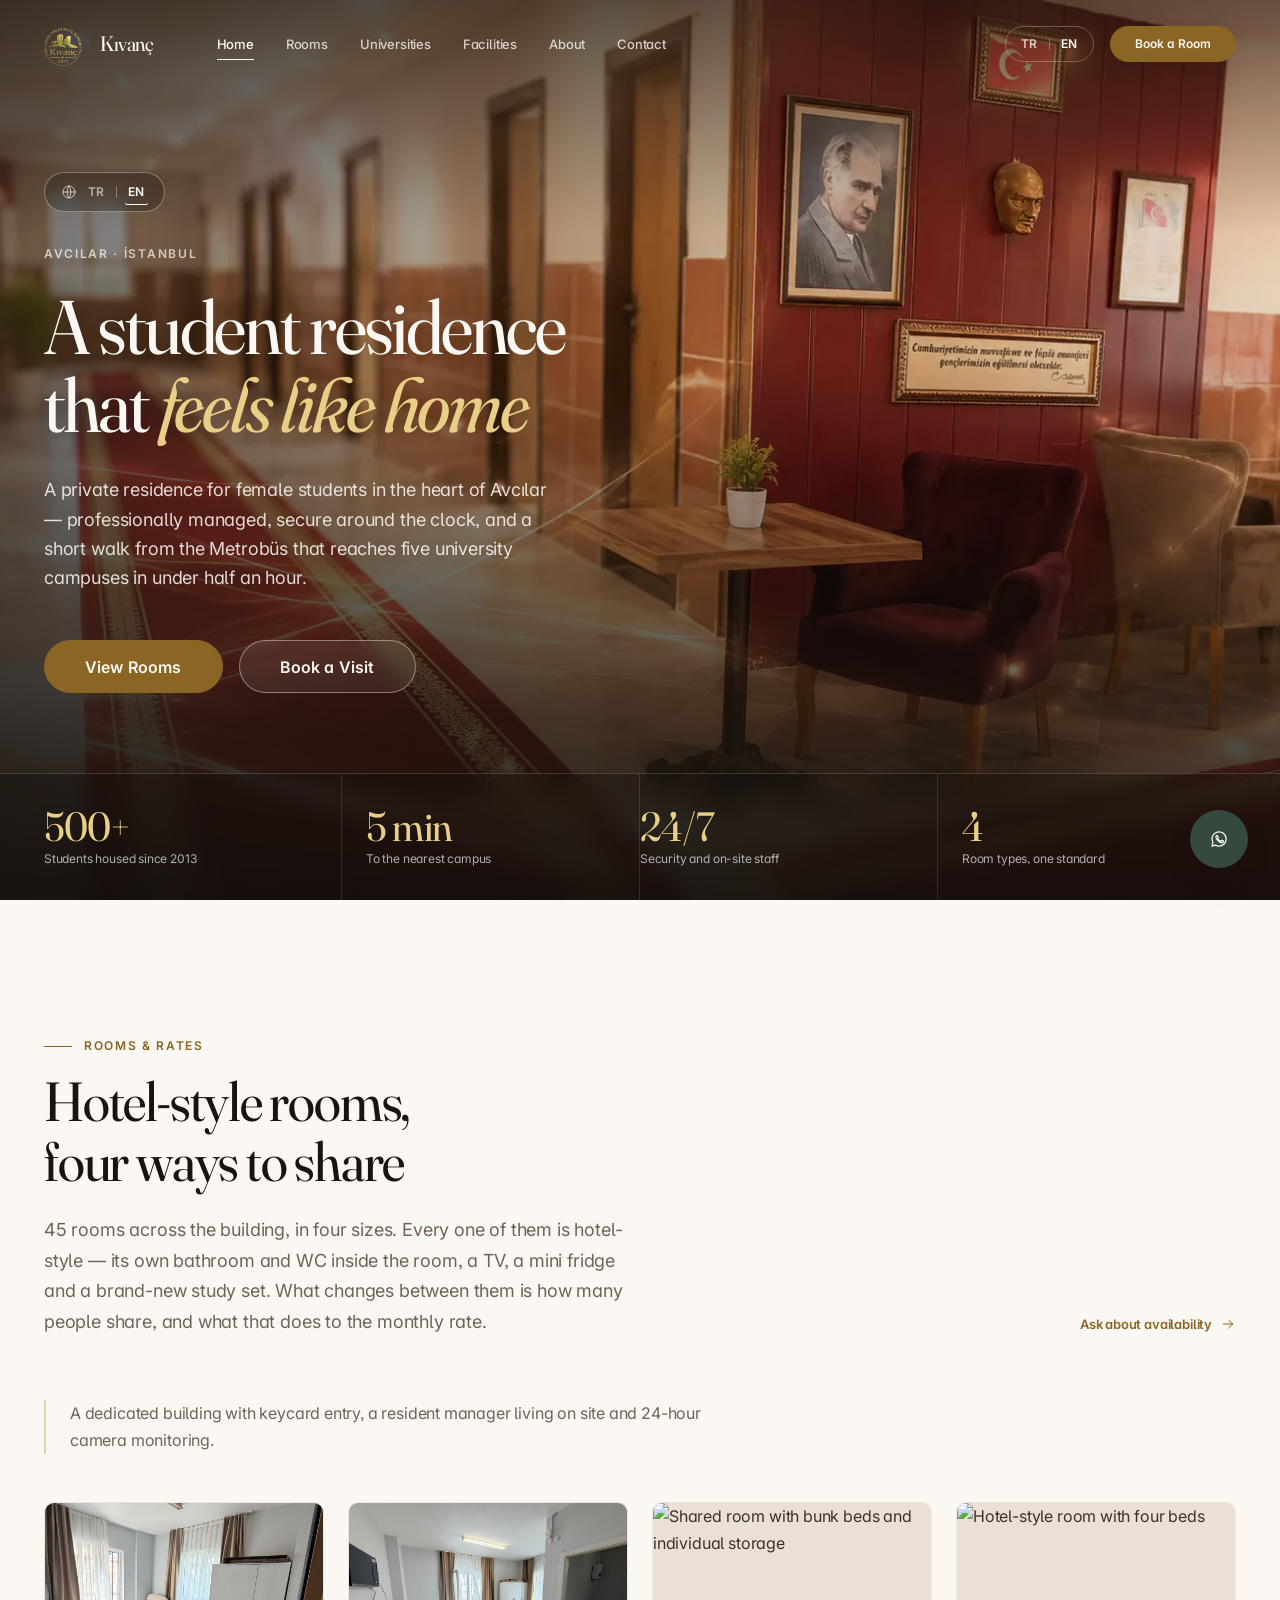
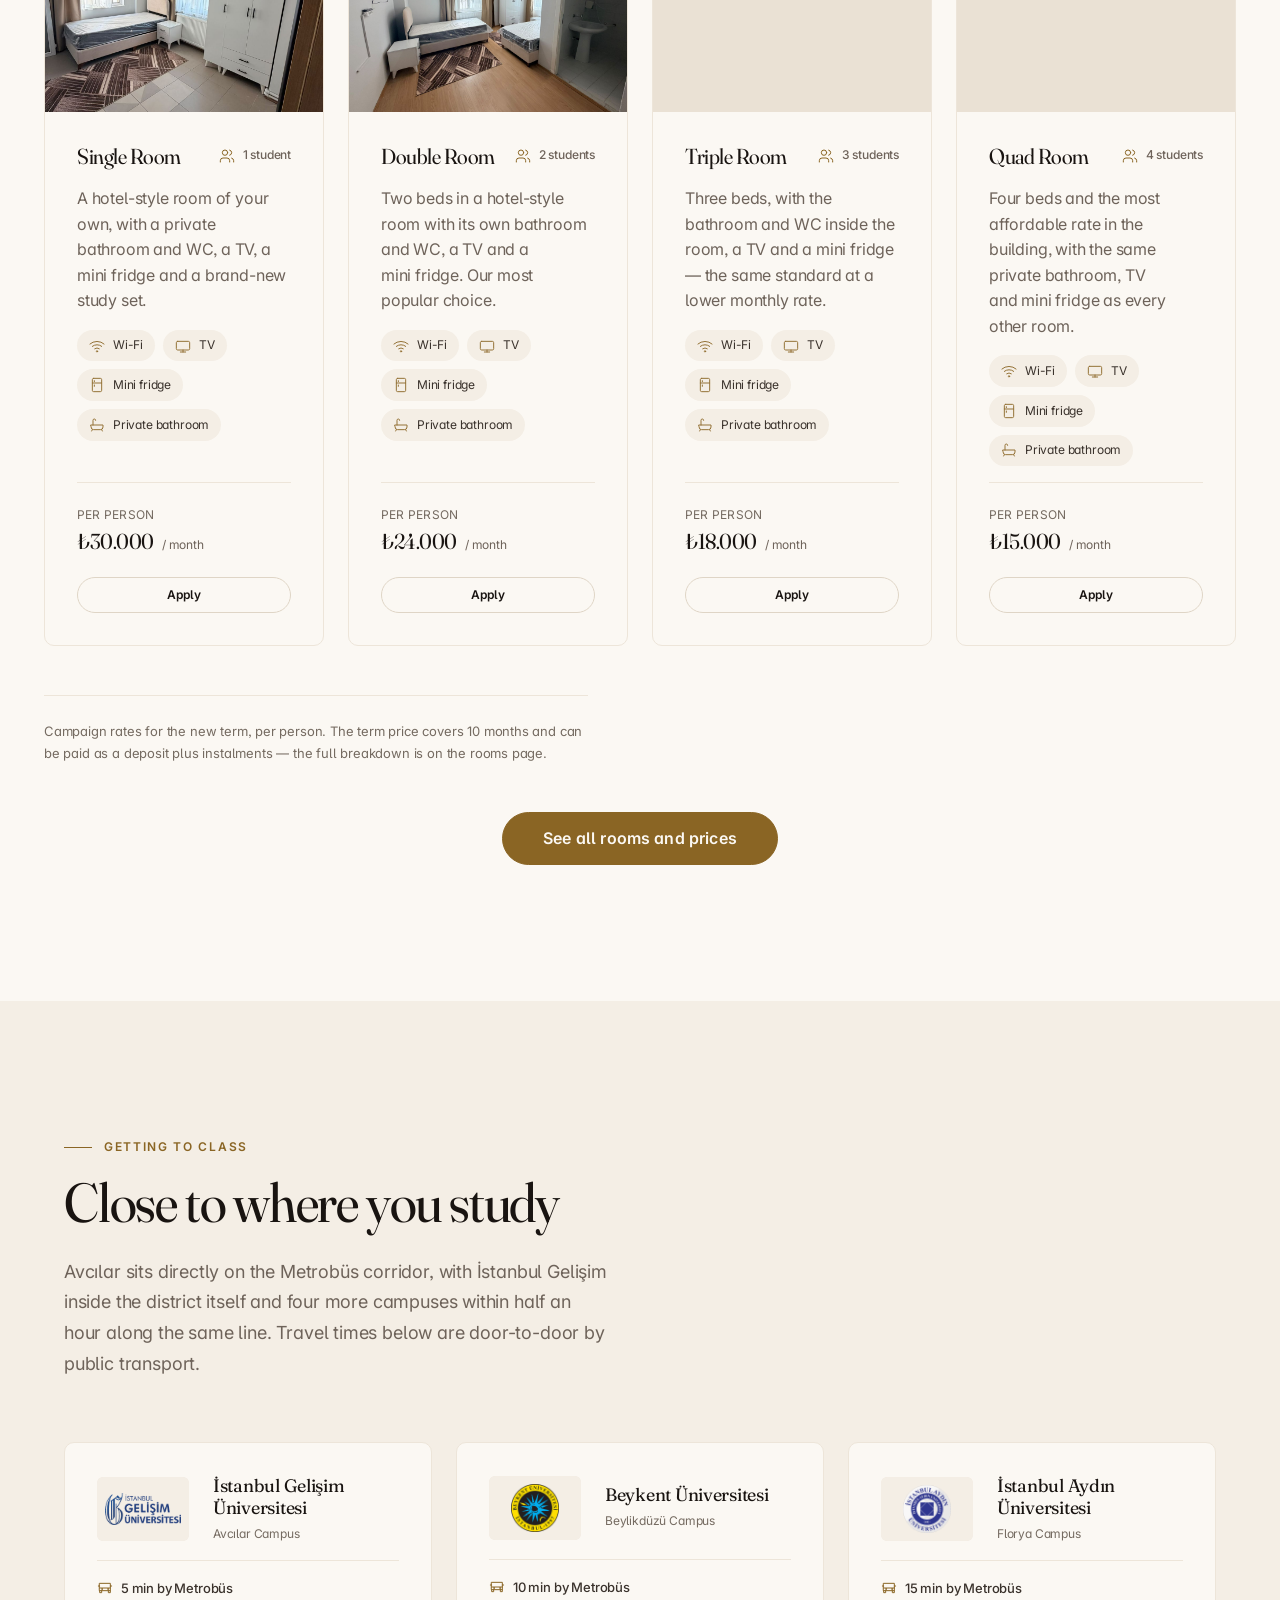
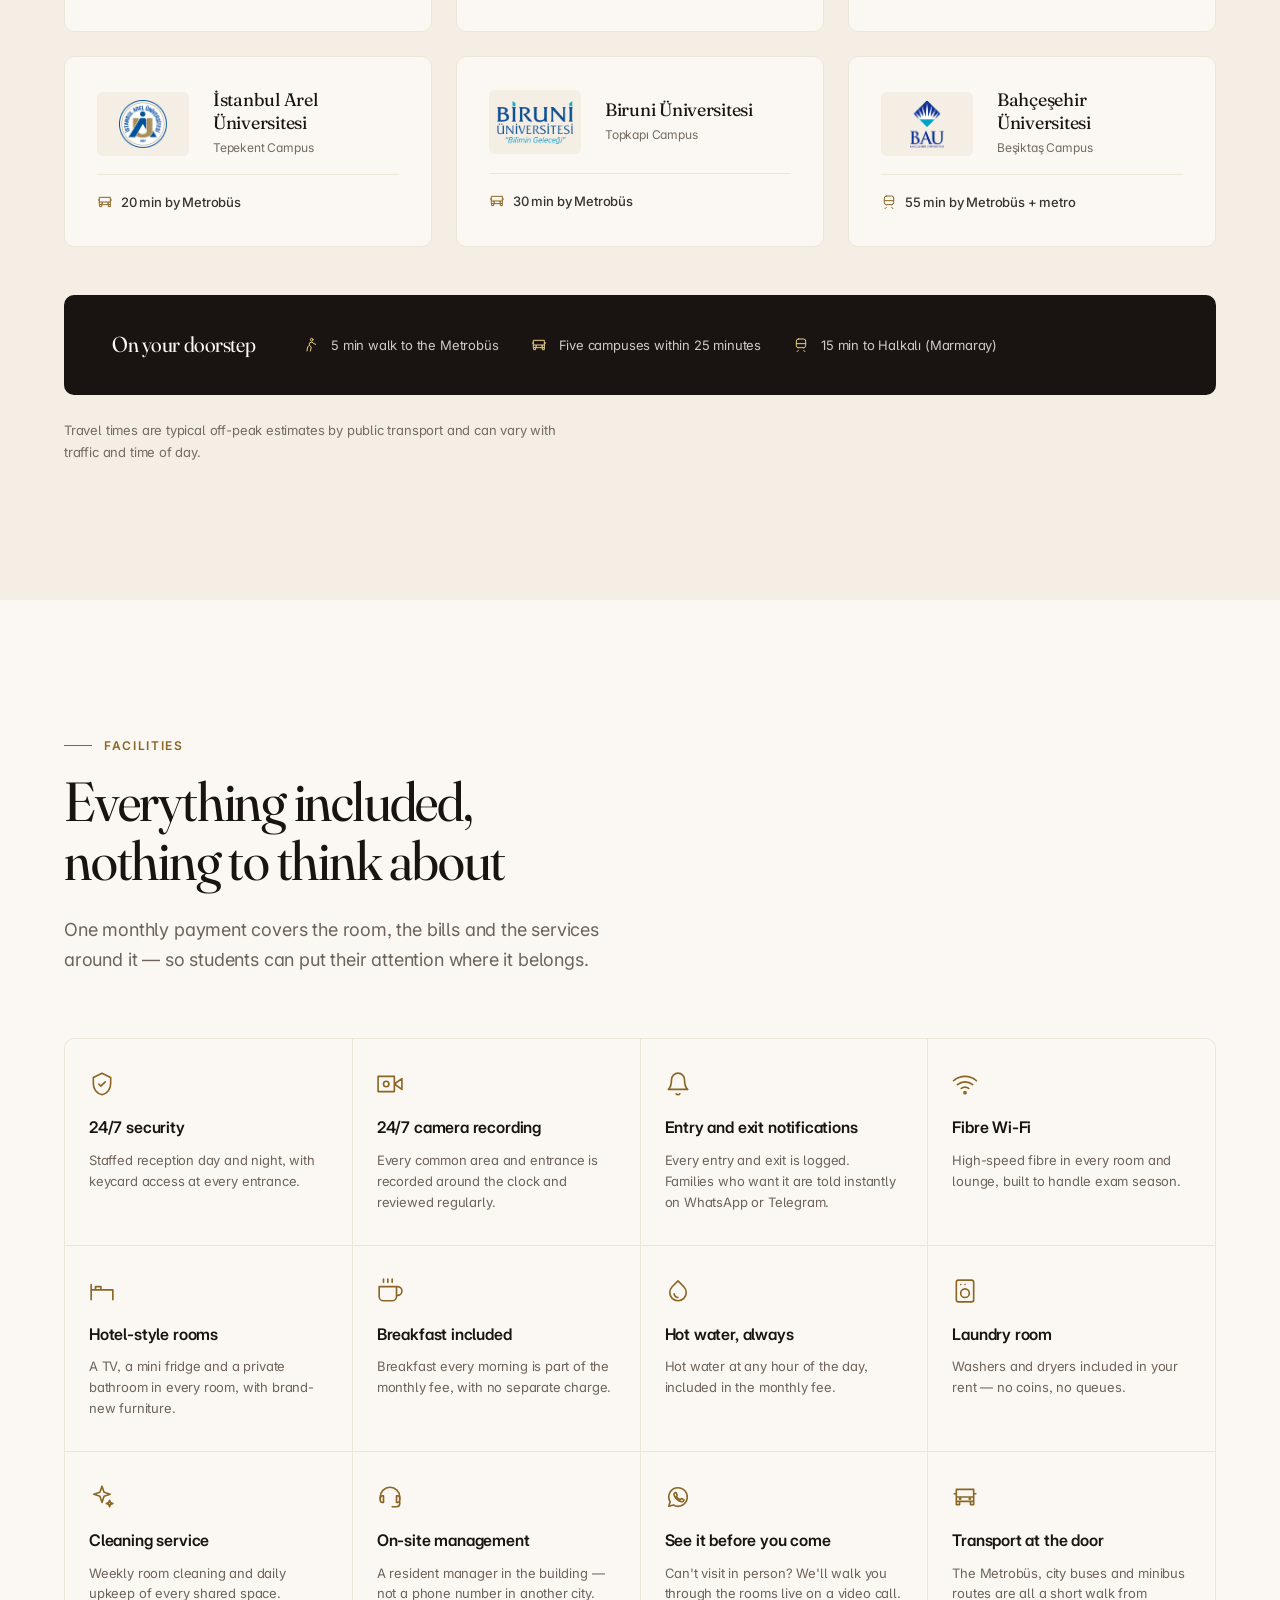
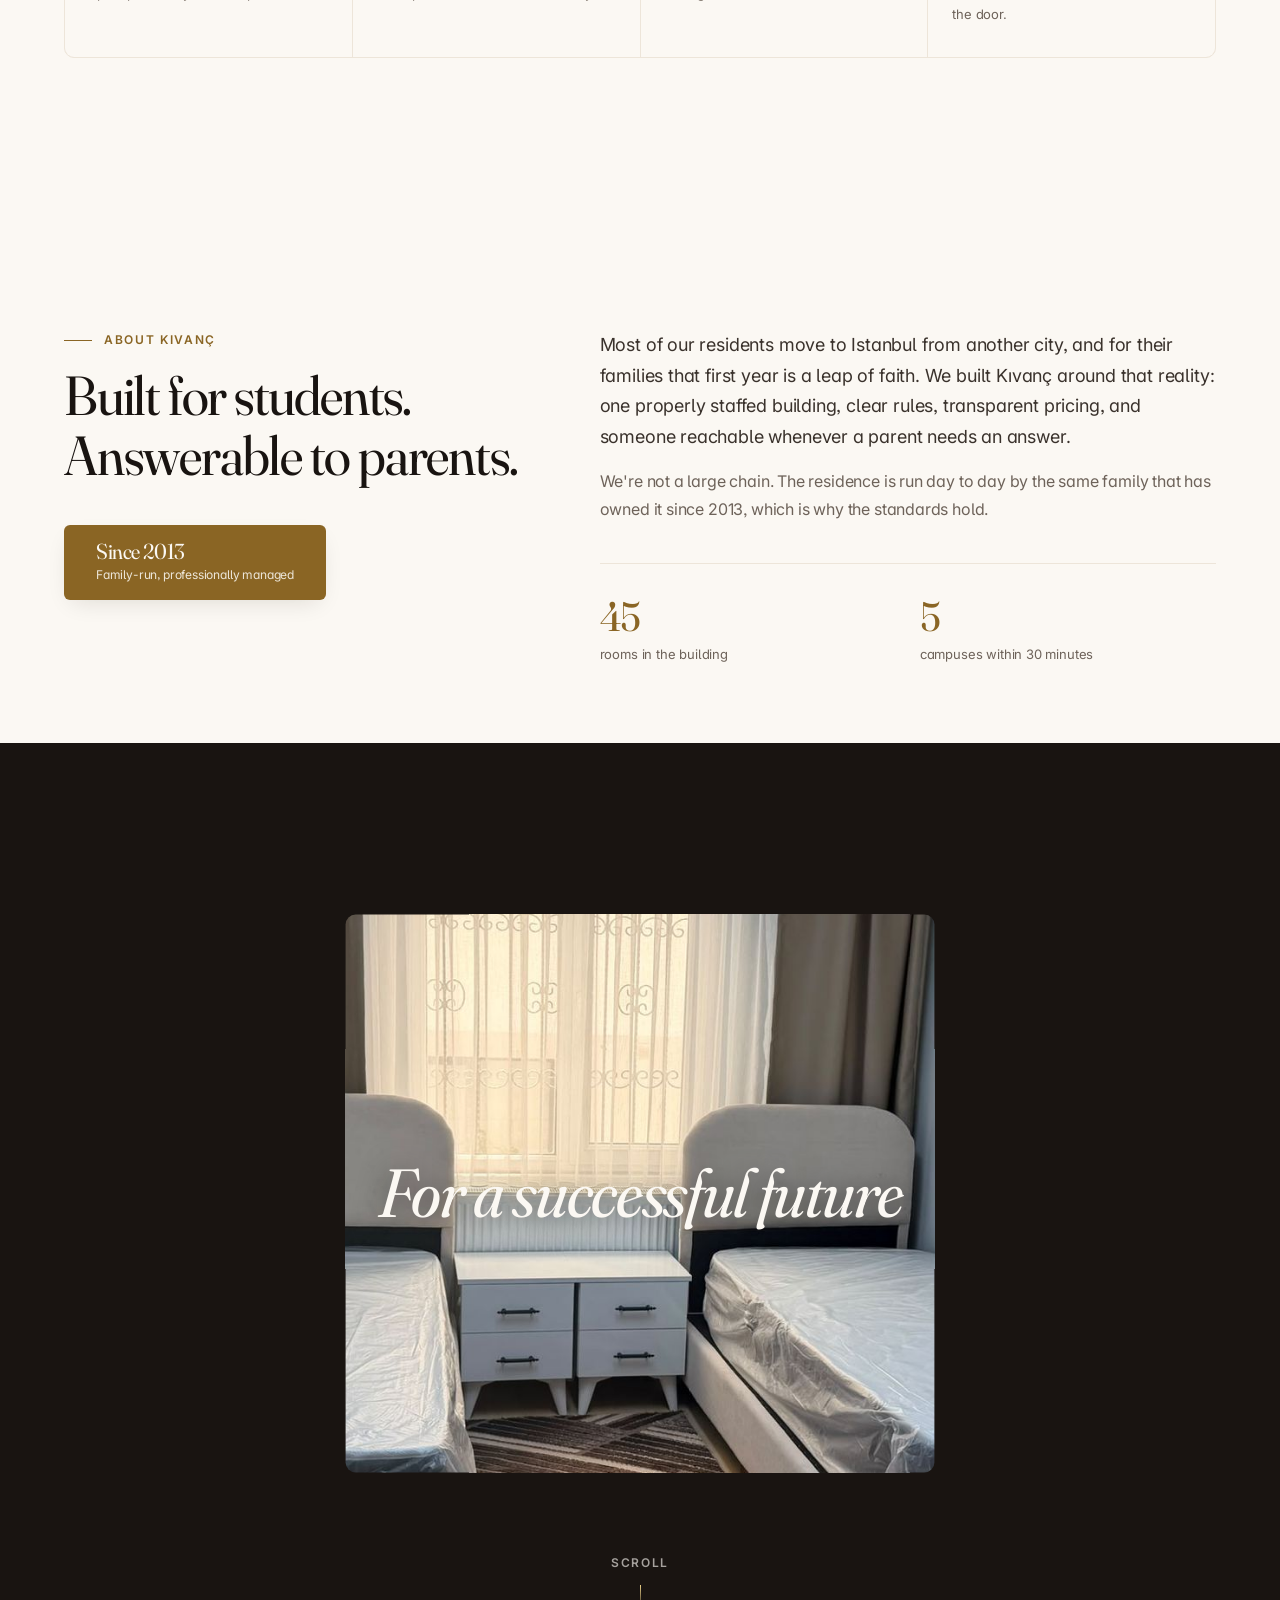
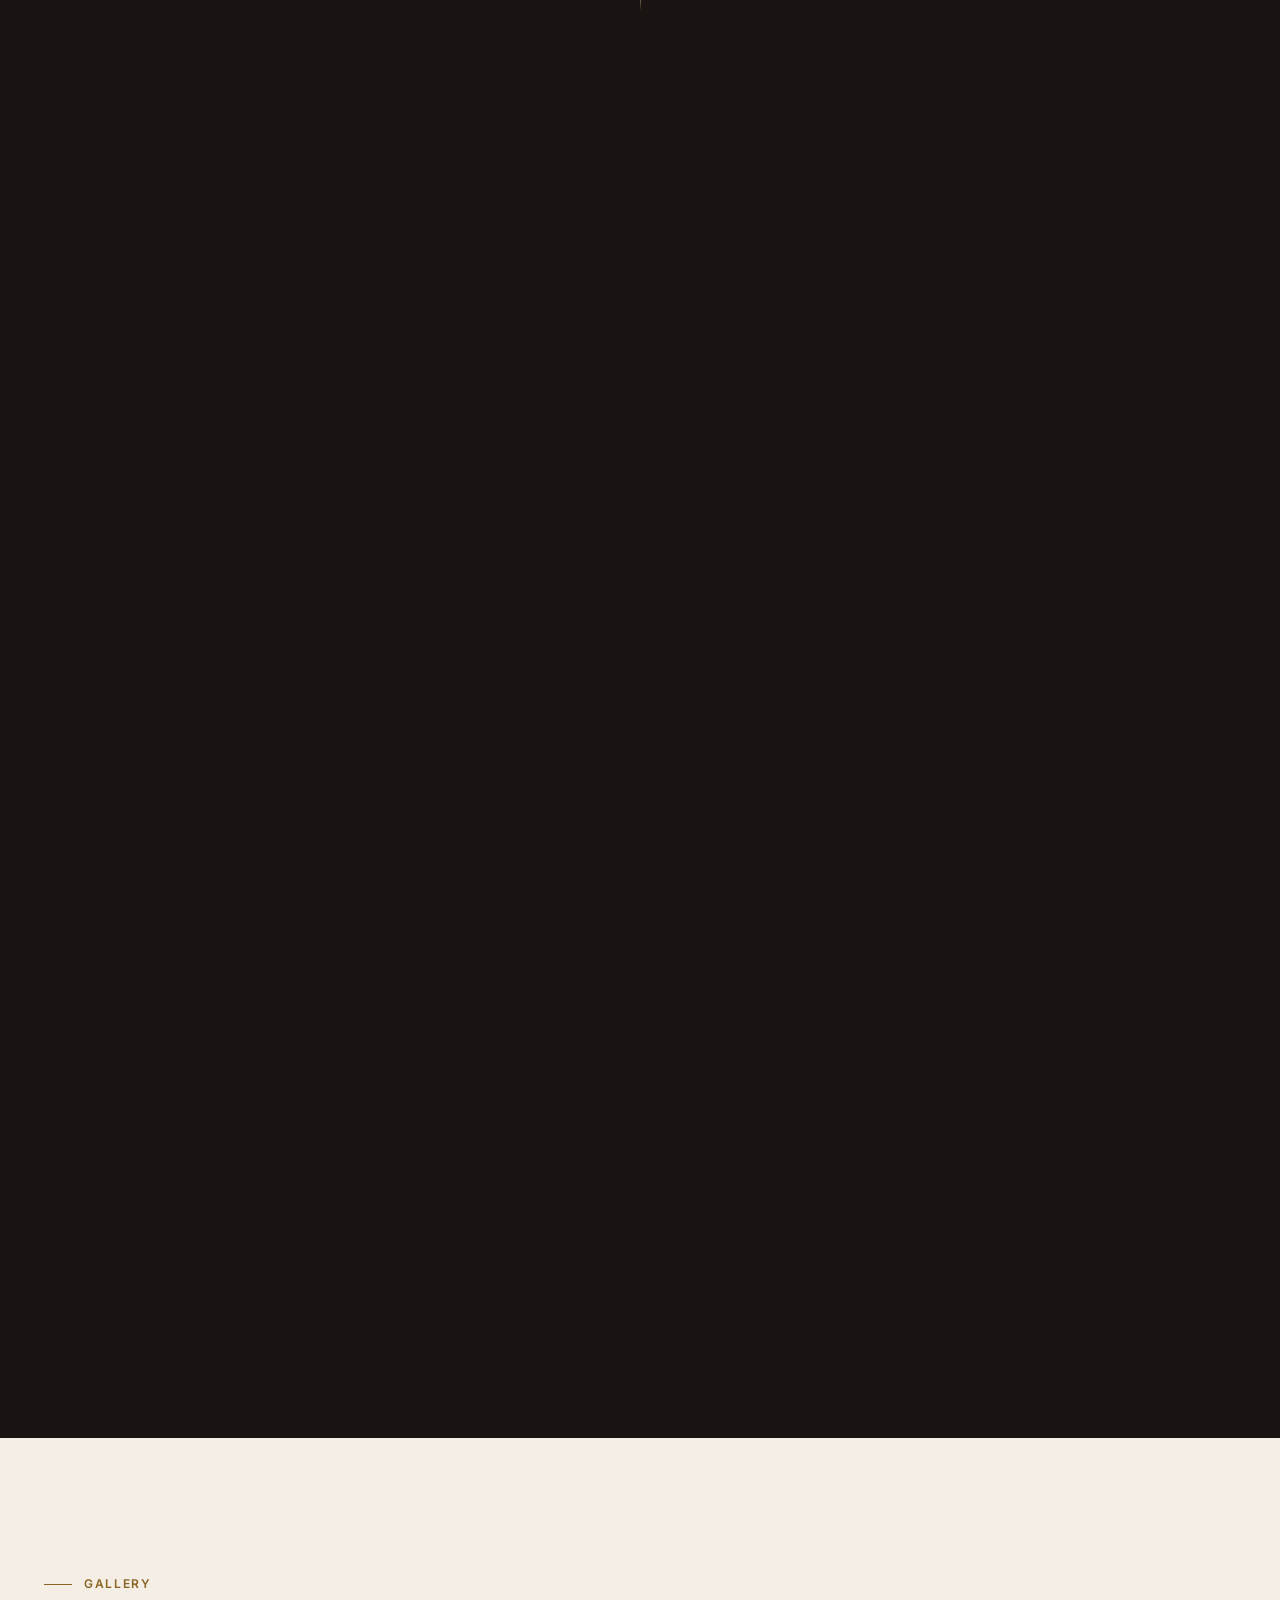
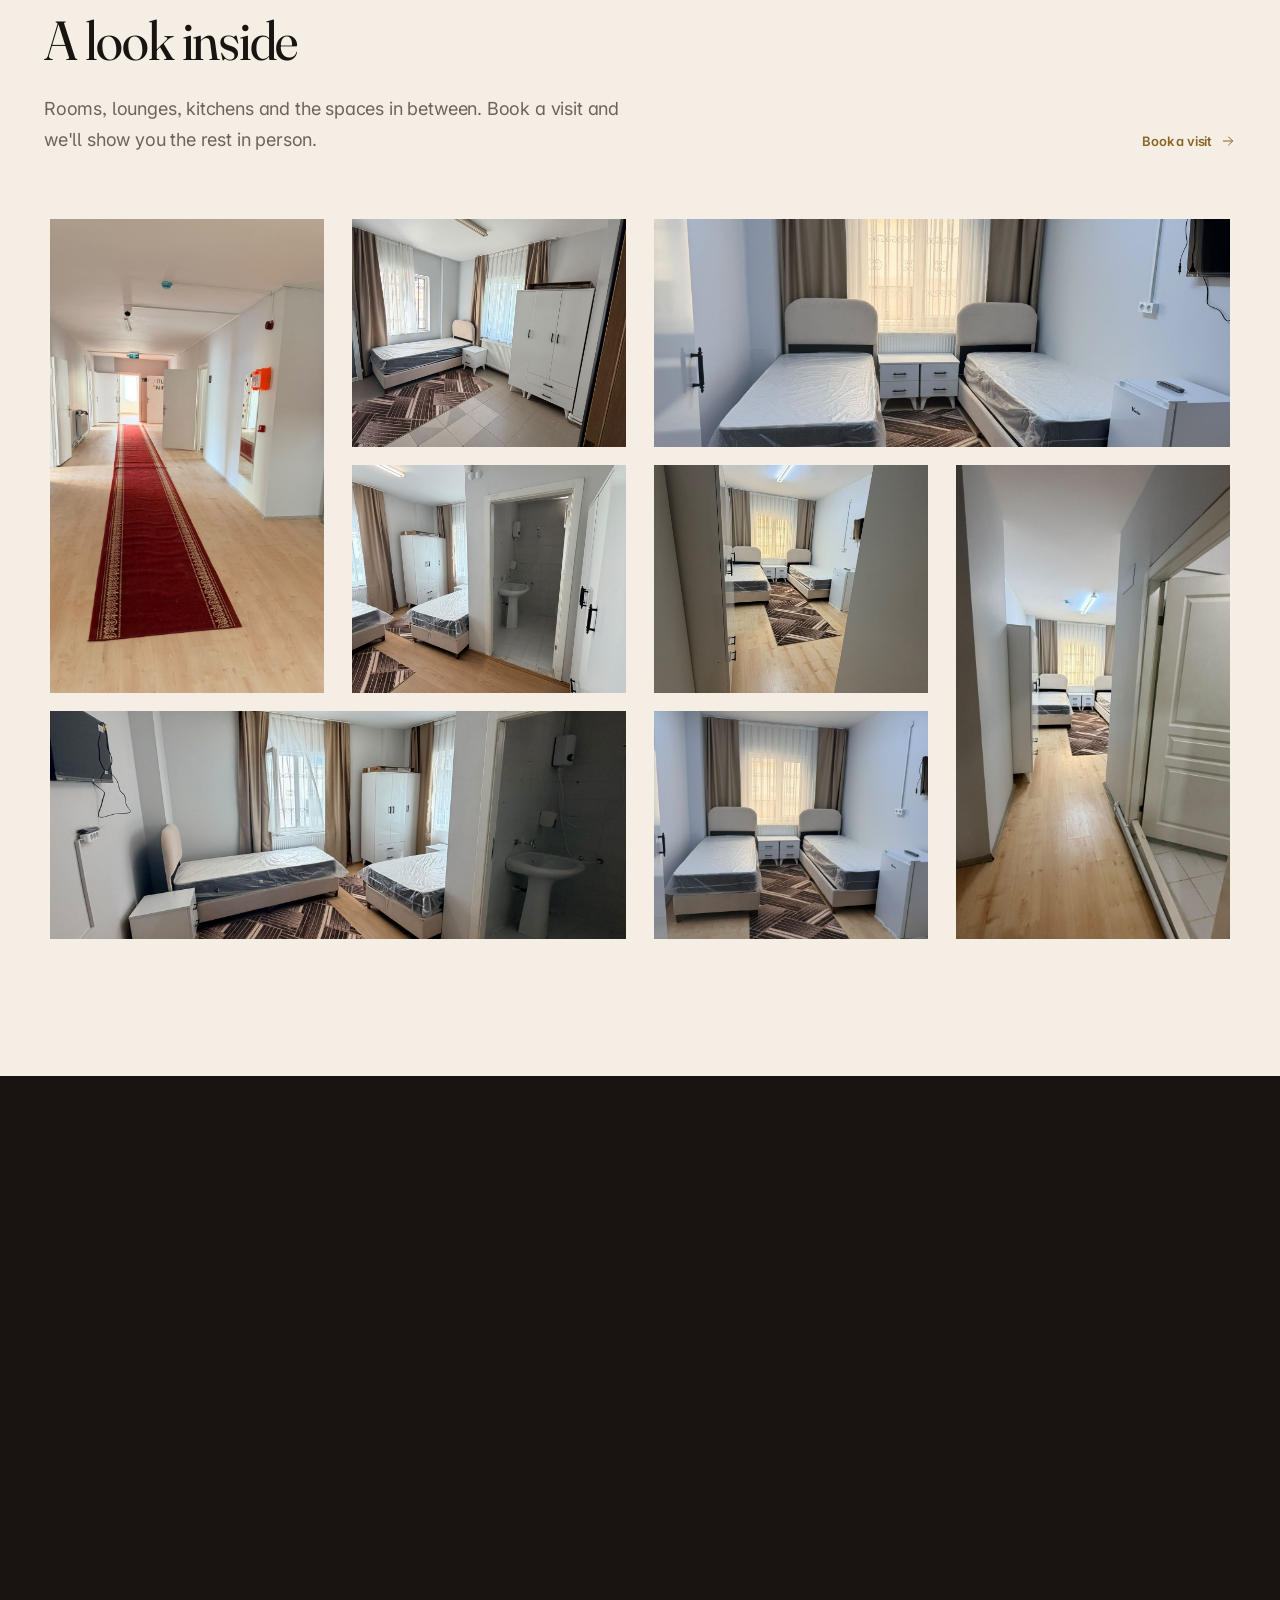
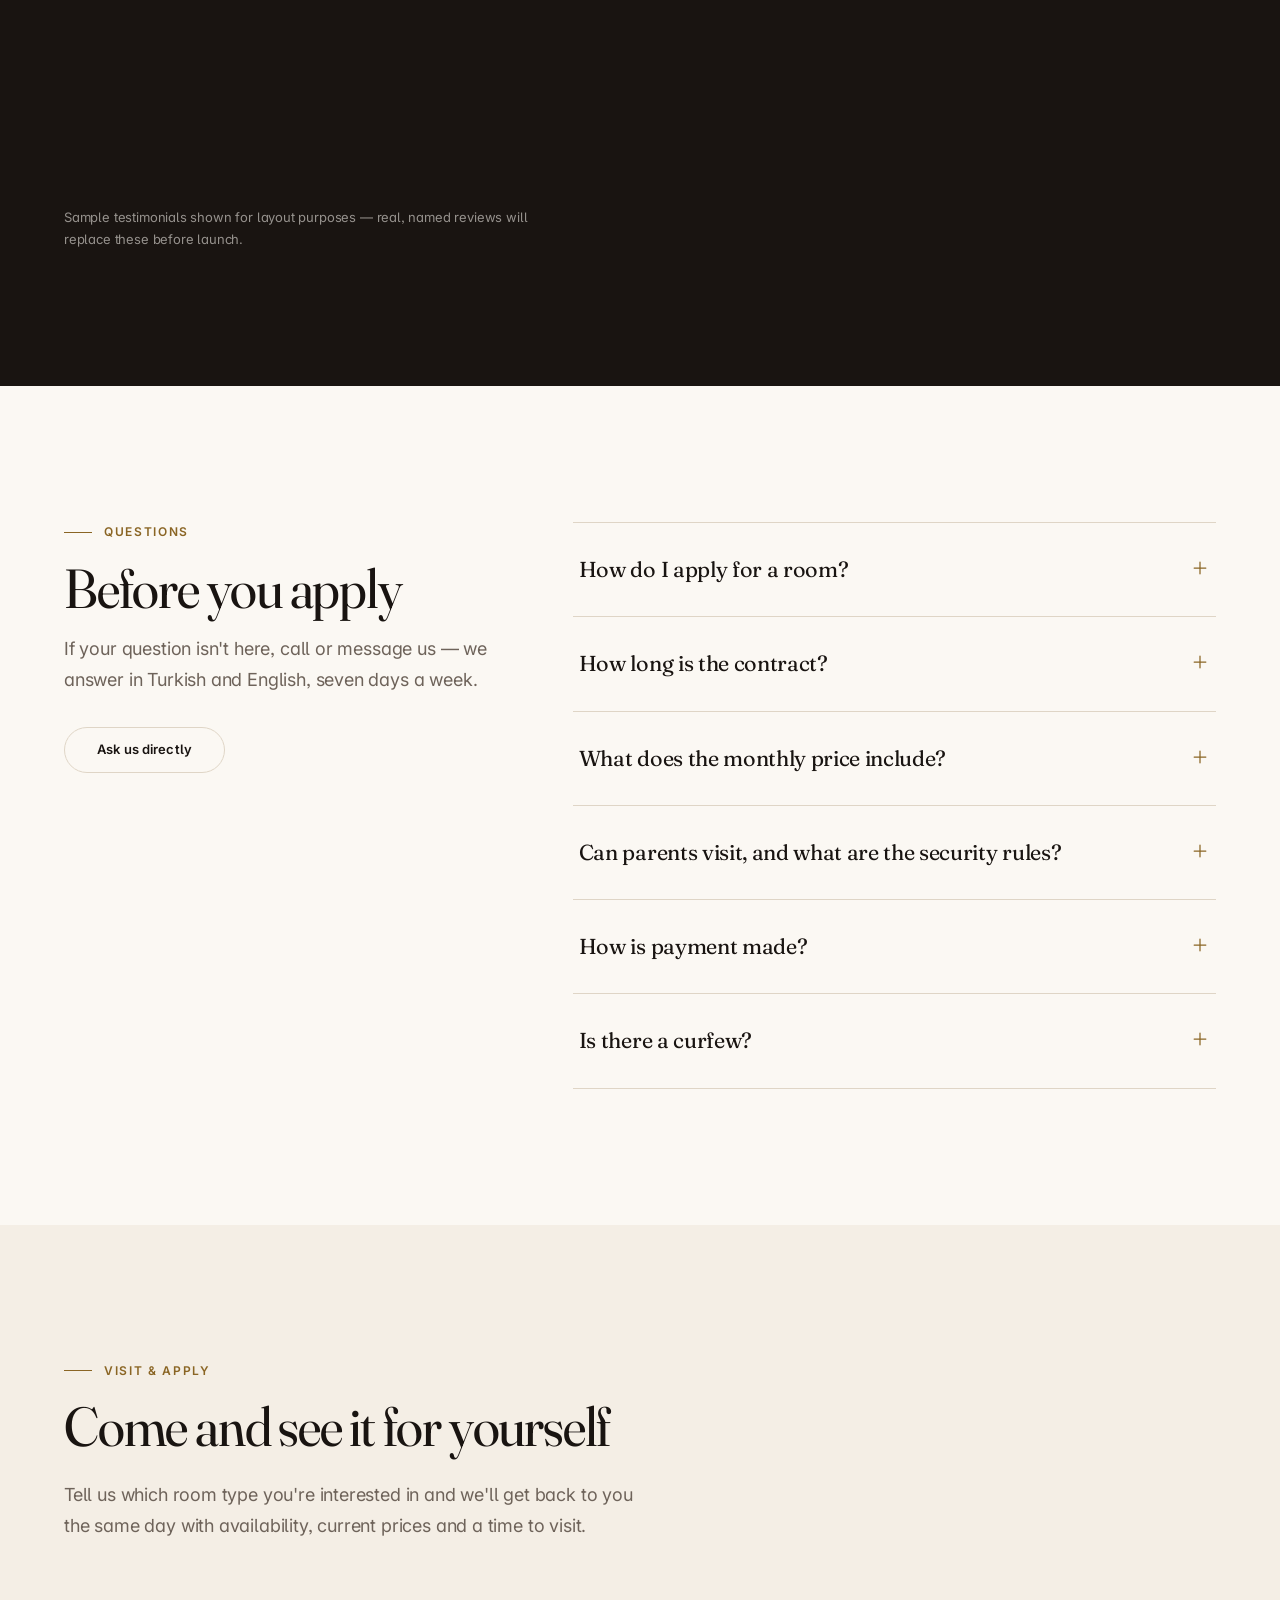
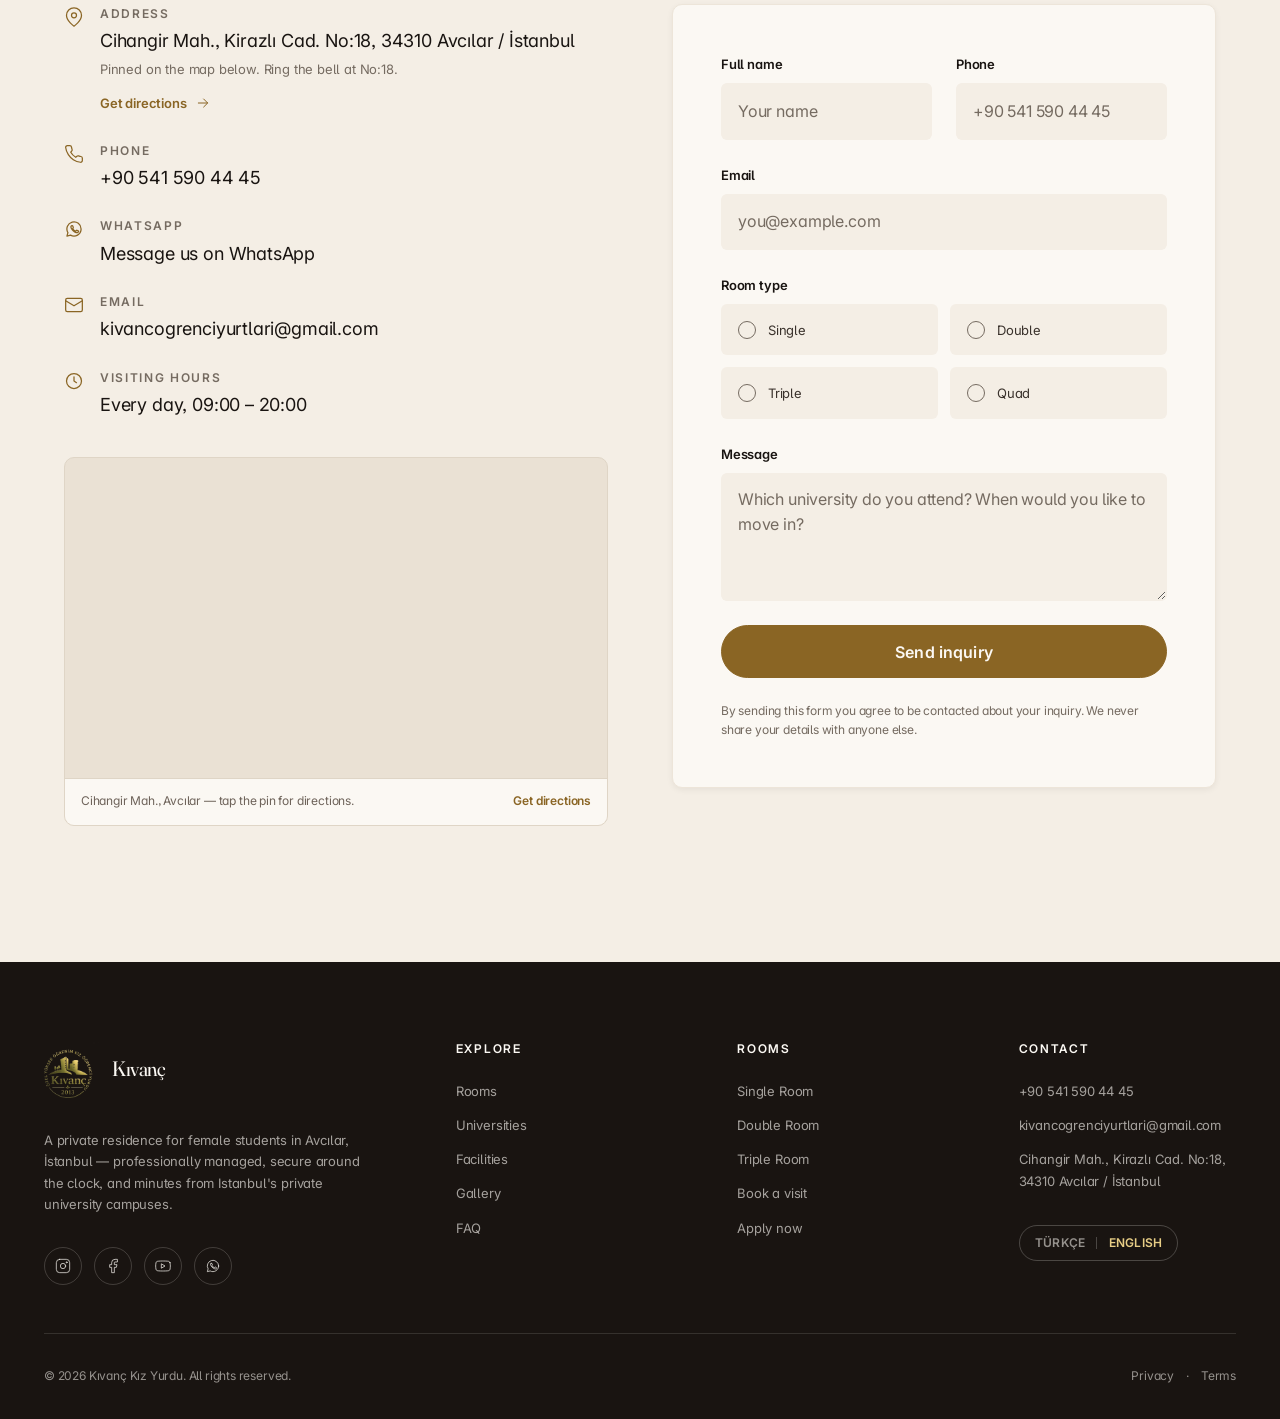
==== commit 7aa626ef: "Use the client's retouched hero plate The client supplied hero.webp: the same entrance and seating a" ====
--- a/index.html
+++ b/index.html
@@ -164,11 +164,12 @@
          ==================================================================== -->
     <section class="hero" id="top">
       <div class="hero__media">
-        <!-- Real photograph: the entrance and common seating area. -->
-        <img src="assets/images/entrance-lobby.jpg"
+        <!-- Real photograph: the entrance and common seating area, client's own
+             retouched hero plate. WebP; every browser the site targets reads it. -->
+        <img src="assets/images/hero.webp"
              data-i18n-attr="alt:hero.imageAlt"
-             alt="Students relaxing in a bright, modern residence common area"
-             fetchpriority="high" width="1800" height="1350" />
+             alt="The entrance and common seating area at Kıvanç Kız Yurdu"
+             fetchpriority="high" width="1717" height="916" />
         <div class="hero__scrim" aria-hidden="true"></div>
       </div>
 
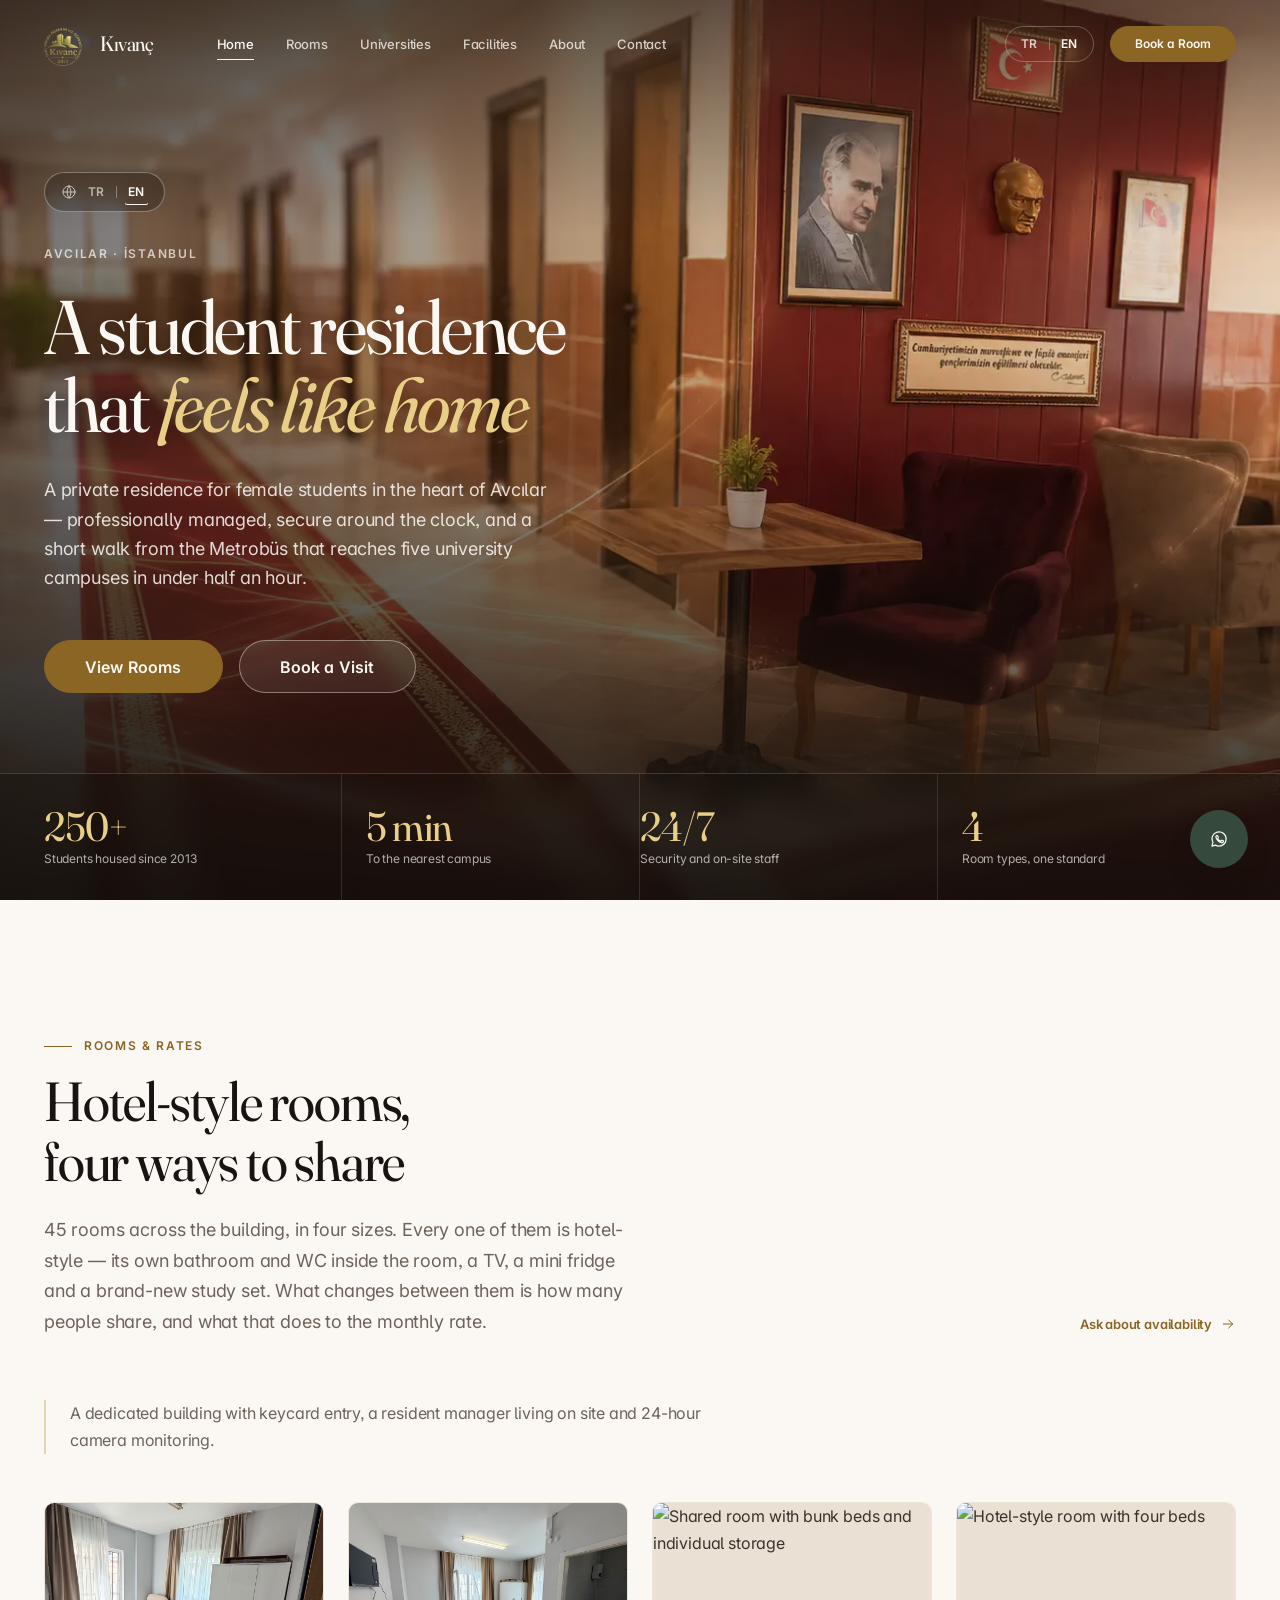
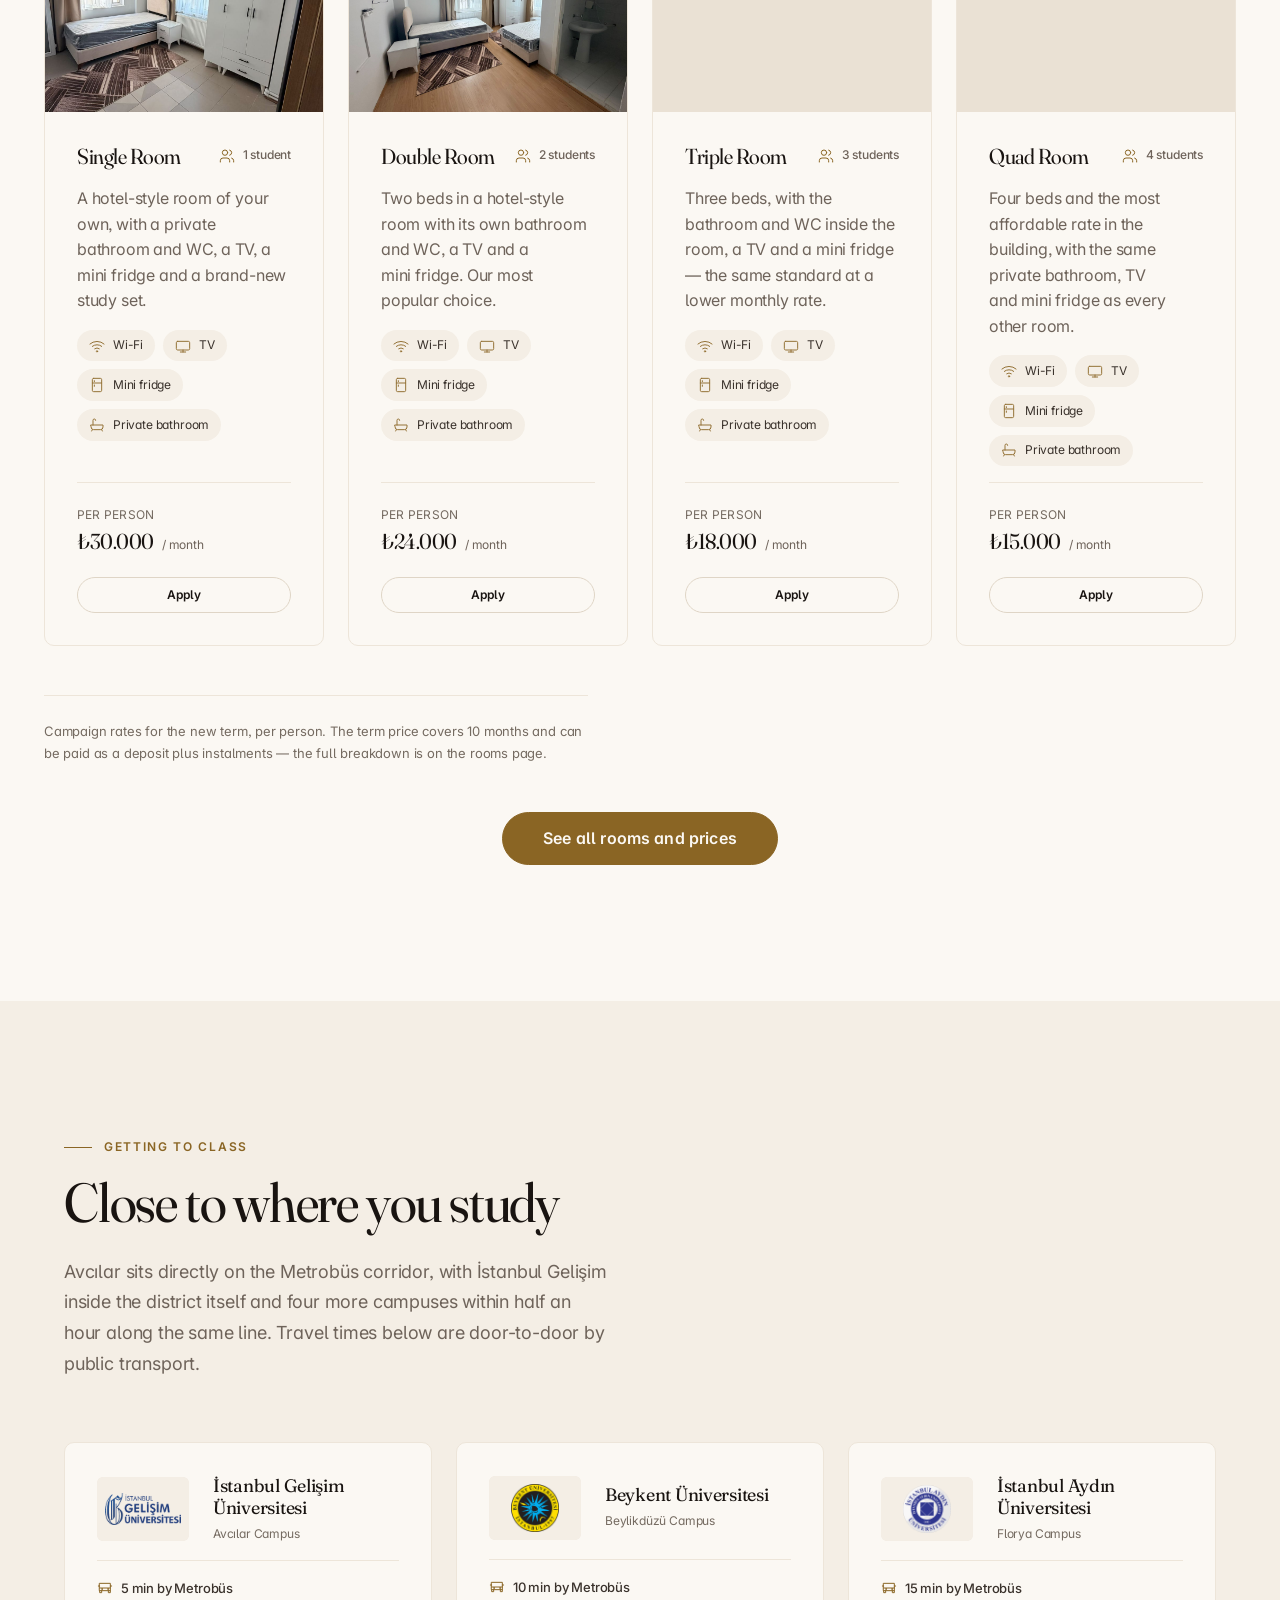
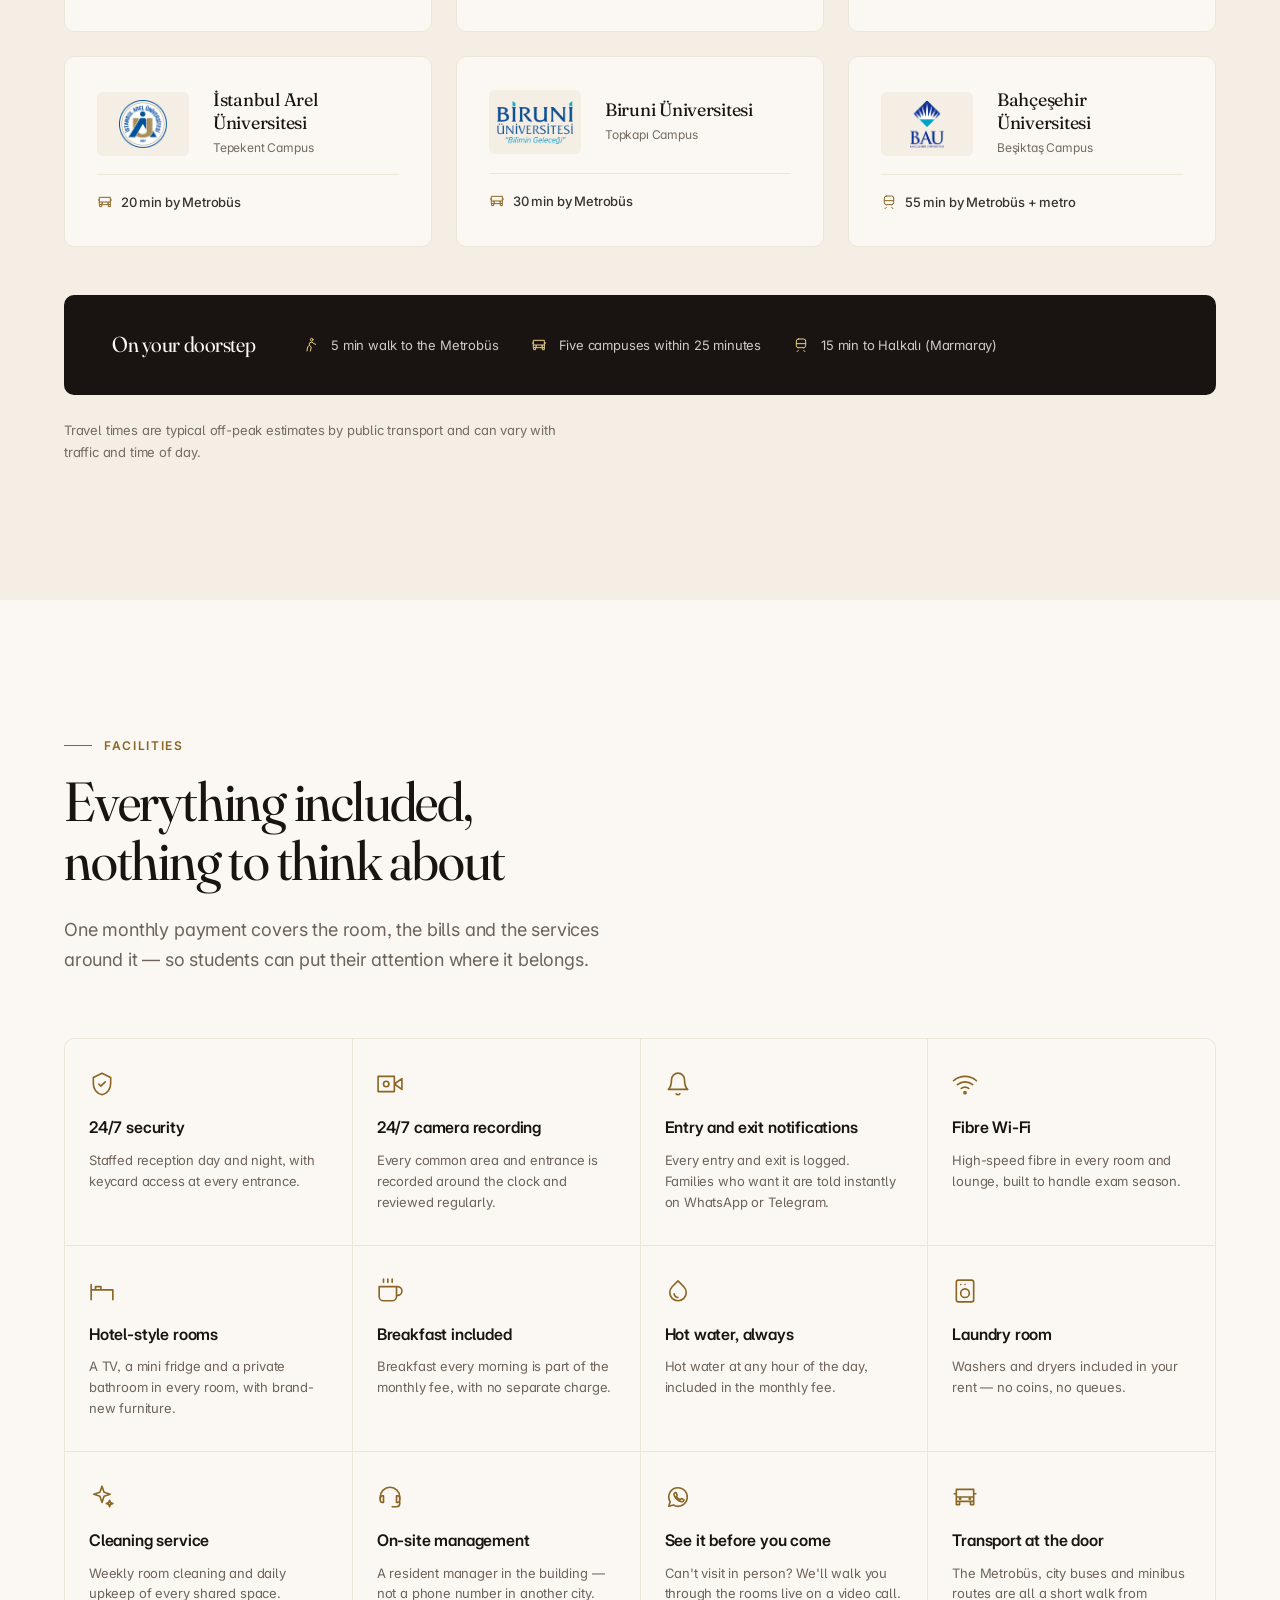
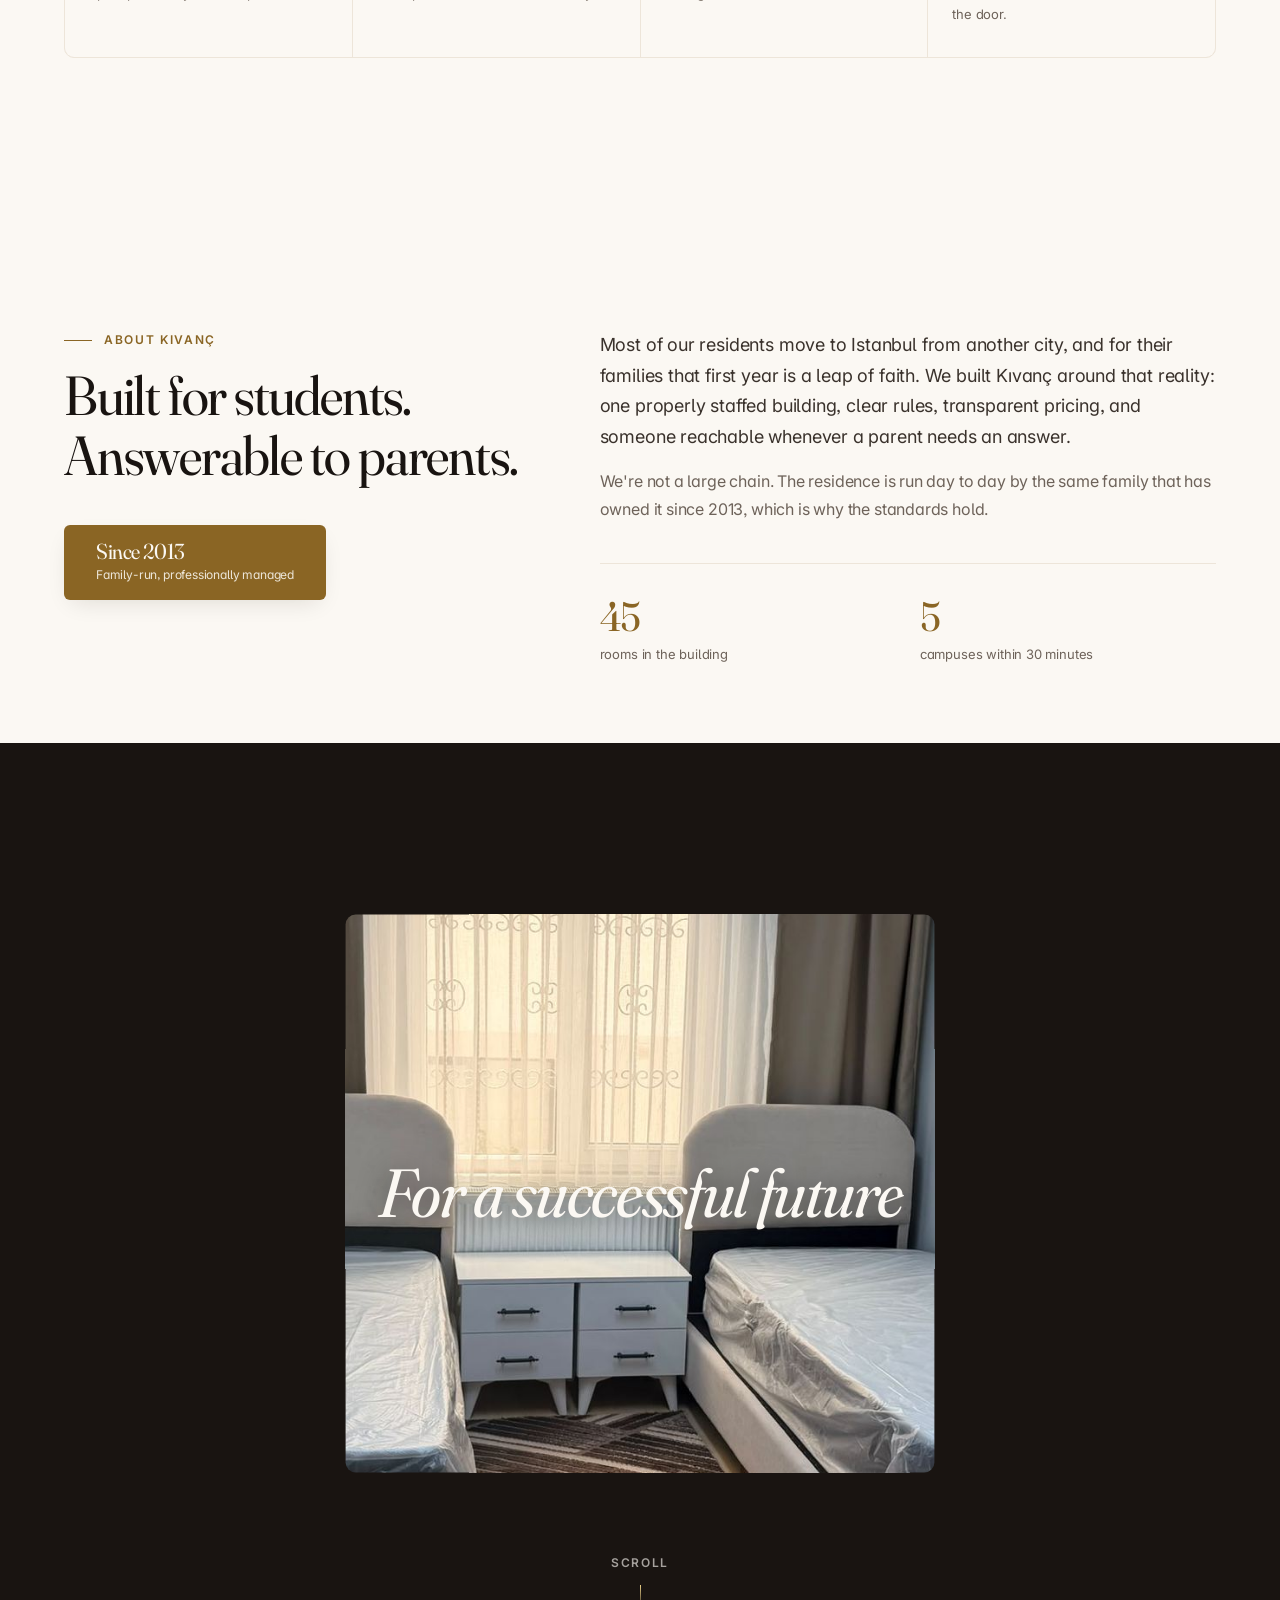
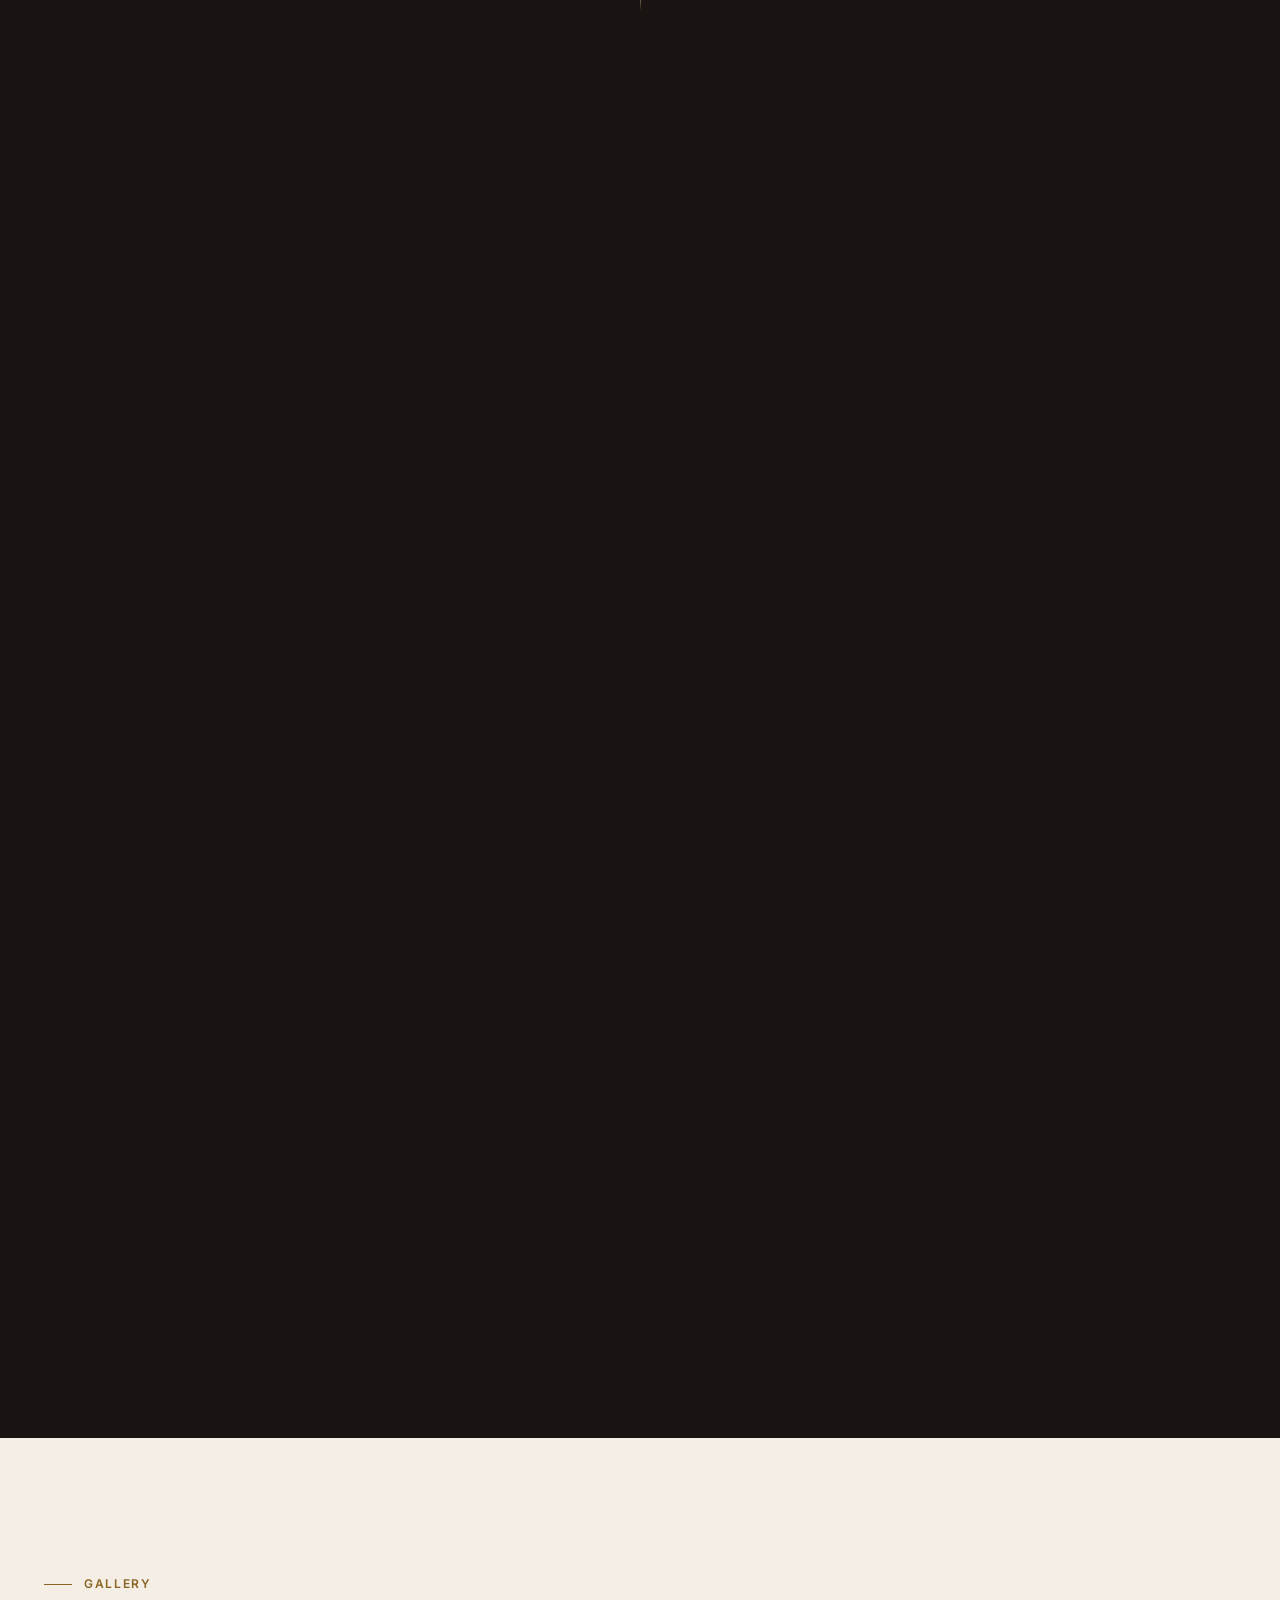
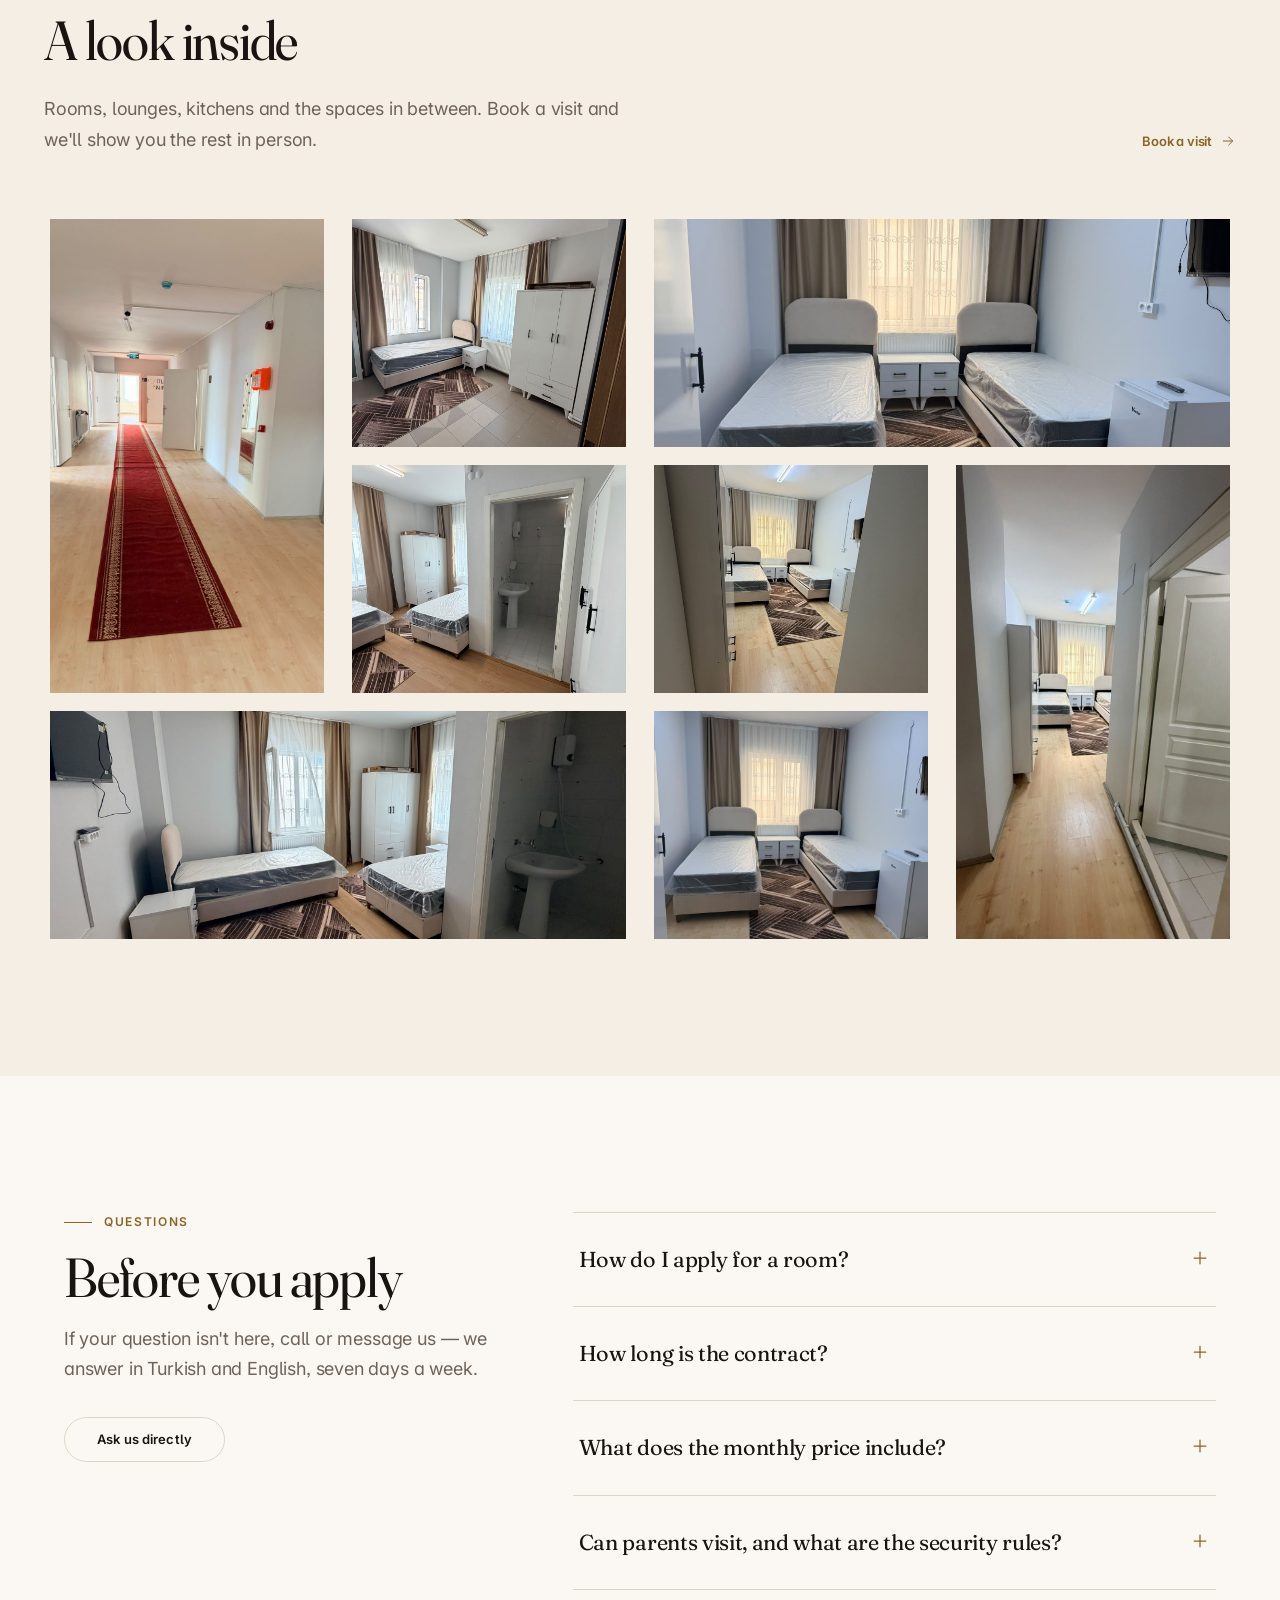
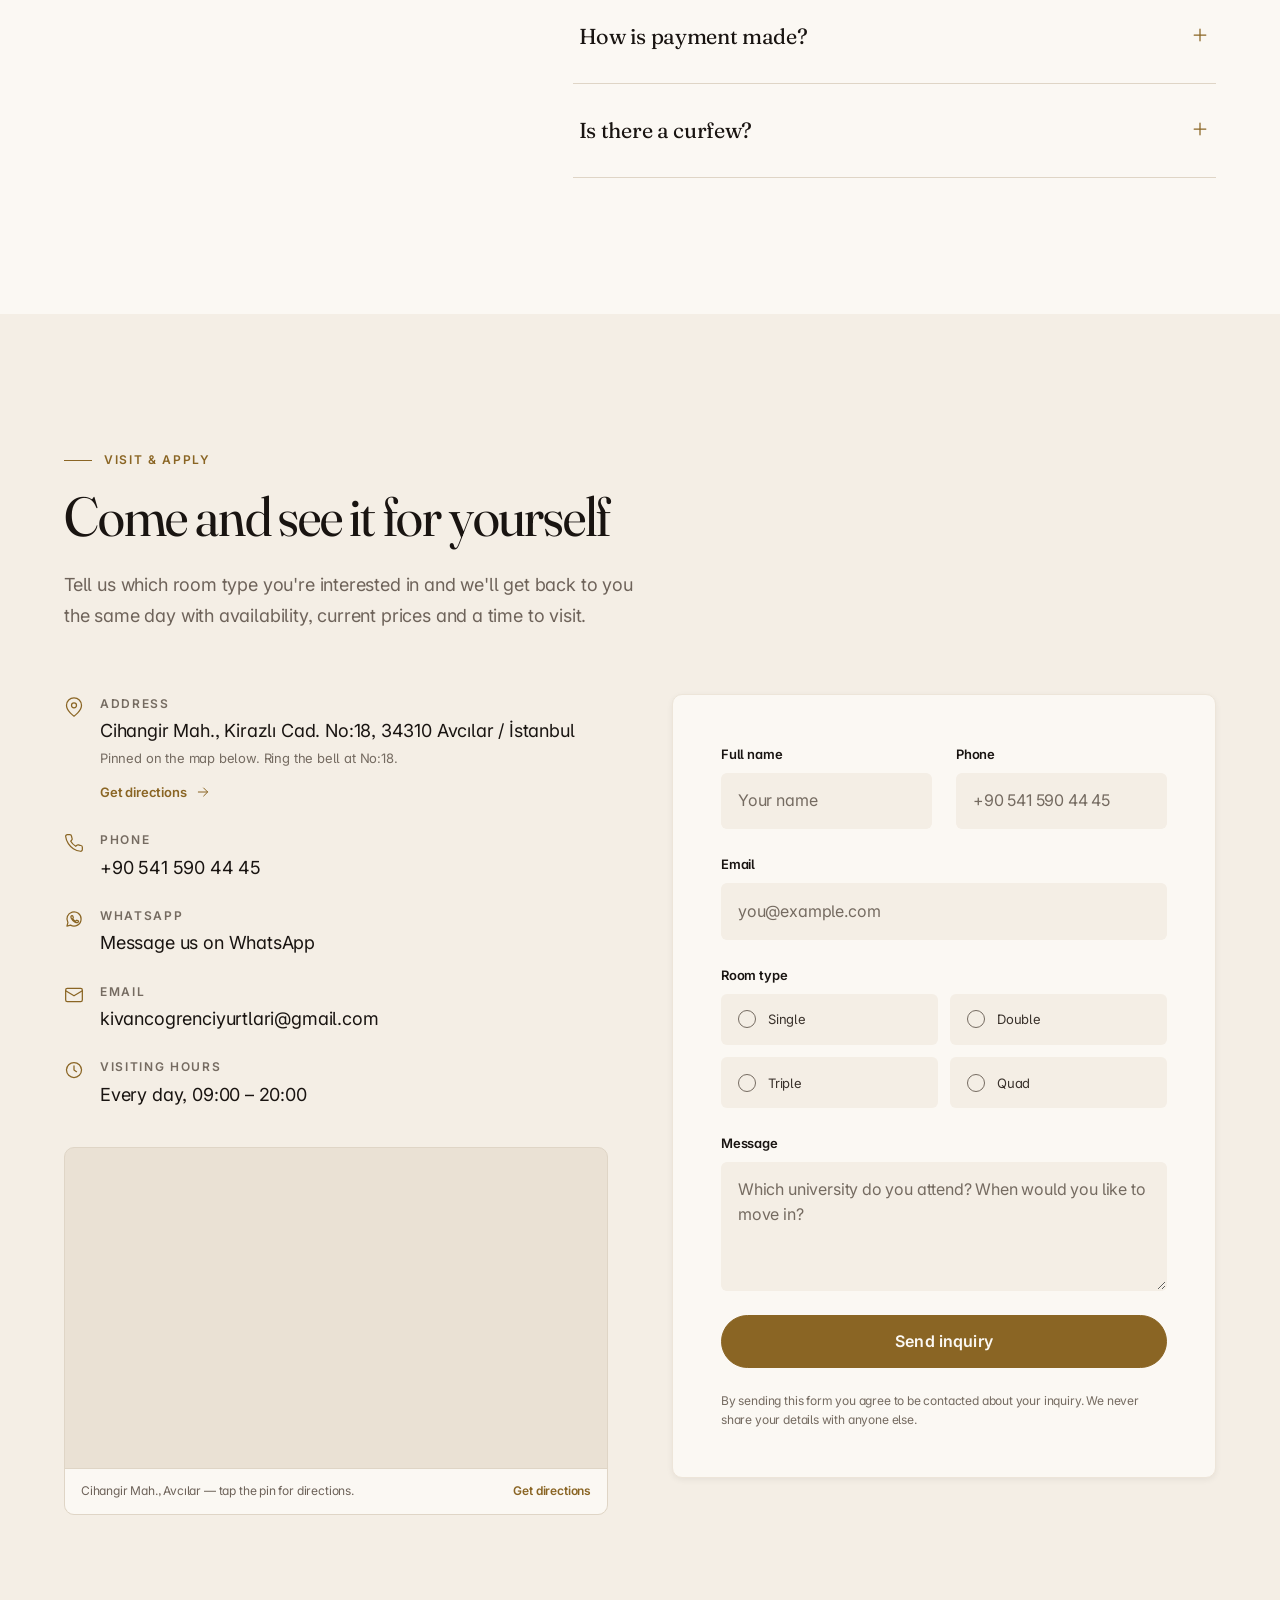
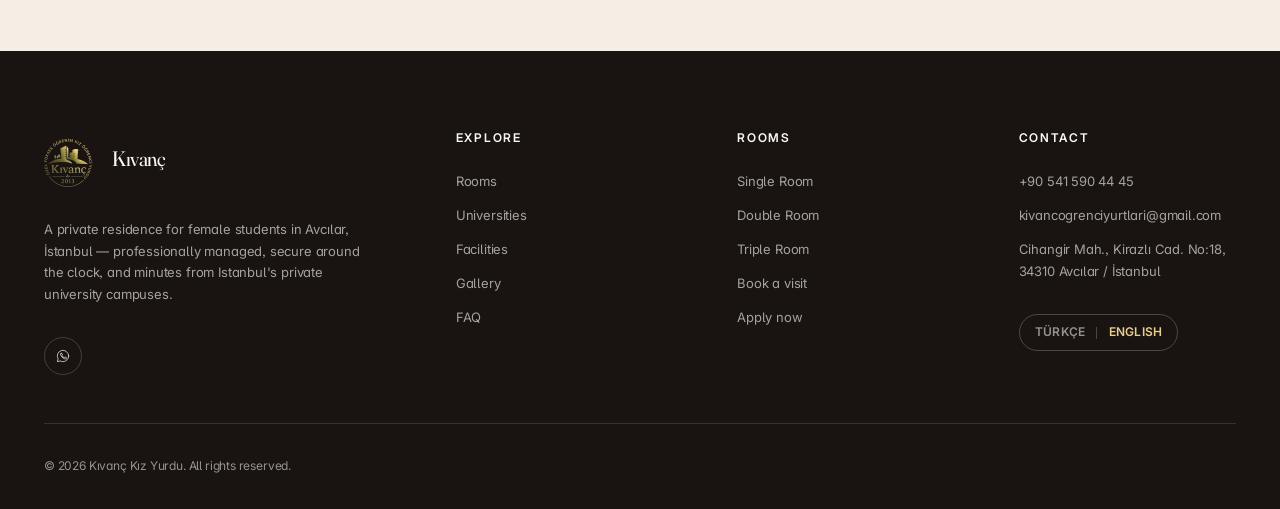
==== commit e9924c7c: "Get the site ready to publish Launch blockers found and fixed:  The inline data-i18n-attr fallbacks " ====
--- a/index.html
+++ b/index.html
@@ -7,10 +7,9 @@
 
   <title data-i18n="meta.title">Kıvanç Kız Yurdu — Female Student Residence in Avcılar, Istanbul</title>
   <meta name="description" data-i18n-attr="content:meta.description"
-        content="Modern, secure student housing in Avcılar, Istanbul. Separate residences for female and male students, minutes from Istanbul's private universities." />
+        content="A private residence for female students in Avcılar, Istanbul. Secure, professionally managed rooms minutes from Istanbul's private universities." />
   <meta name="theme-color" content="#191411" />
   <meta name="robots" content="index, follow" />
-  <!-- TODO: add <link rel="canonical"> once the real domain is registered. -->
 
   <!-- Open Graph / social -->
   <meta property="og:type" content="website" />
@@ -18,10 +17,123 @@
   <meta property="og:title" data-i18n-attr="content:meta.title"
         content="Kıvanç Kız Yurdu — Female Student Residence in Avcılar, Istanbul" />
   <meta property="og:description" data-i18n-attr="content:meta.description"
-        content="Modern, secure student housing in Avcılar, Istanbul." />
-  <meta property="og:image" content="assets/images/og-card.jpg" />
-  <!-- TODO: og:image must be an absolute URL once the domain exists. -->
+        content="A private residence for female students in Avcılar, Istanbul. Secure, professionally managed rooms minutes from Istanbul's private universities." />
   <meta name="twitter:card" content="summary_large_image" />
+
+  <!-- seo:start -- generated by tools/build-seo.py; do not hand-edit -->
+  <meta property="og:locale" content="tr_TR" />
+  <meta property="og:locale:alternate" content="en_US" />
+  <!-- No canonical or og:image: site.config.json has no origin yet.
+       Run  python tools/set-domain.py https://your-domain  to fill them in. -->
+
+  <script type="application/ld+json">
+  {
+    "@context": "https://schema.org",
+    "@type": "LodgingBusiness",
+    "name": "Kıvanç Kız Yurdu",
+    "description": "A private residence for female students in Avcılar, Istanbul. Secure, professionally managed rooms minutes from Istanbul's private universities.",
+    "address": {
+      "@type": "PostalAddress",
+      "streetAddress": "Cihangir Mah., Kirazlı Cad. No:18",
+      "addressLocality": "Avcılar",
+      "addressRegion": "İstanbul",
+      "postalCode": "34310",
+      "addressCountry": "TR"
+    },
+    "geo": {
+      "@type": "GeoCoordinates",
+      "latitude": 40.9833101,
+      "longitude": 28.7098463
+    },
+    "telephone": "+905415904445",
+    "email": "kivancogrenciyurtlari@gmail.com",
+    "openingHoursSpecification": [
+      {
+        "@type": "OpeningHoursSpecification",
+        "dayOfWeek": [
+          "Monday",
+          "Tuesday",
+          "Wednesday",
+          "Thursday",
+          "Friday",
+          "Saturday",
+          "Sunday"
+        ],
+        "opens": "09:00",
+        "closes": "20:00"
+      }
+    ],
+    "priceRange": "₺15000 - ₺30000",
+    "currenciesAccepted": "TRY",
+    "audience": {
+      "@type": "EducationalAudience",
+      "audienceType": "Students"
+    },
+    "amenityFeature": [
+      {
+        "@type": "LocationFeatureSpecification",
+        "name": "24/7 security",
+        "value": true
+      },
+      {
+        "@type": "LocationFeatureSpecification",
+        "name": "24/7 camera recording",
+        "value": true
+      },
+      {
+        "@type": "LocationFeatureSpecification",
+        "name": "Fibre Wi-Fi",
+        "value": true
+      },
+      {
+        "@type": "LocationFeatureSpecification",
+        "name": "Hotel-style rooms",
+        "value": true
+      },
+      {
+        "@type": "LocationFeatureSpecification",
+        "name": "Breakfast included",
+        "value": true
+      },
+      {
+        "@type": "LocationFeatureSpecification",
+        "name": "Laundry room",
+        "value": true
+      },
+      {
+        "@type": "LocationFeatureSpecification",
+        "name": "See it before you come",
+        "value": true
+      },
+      {
+        "@type": "LocationFeatureSpecification",
+        "name": "Cleaning service",
+        "value": true
+      },
+      {
+        "@type": "LocationFeatureSpecification",
+        "name": "On-site management",
+        "value": true
+      },
+      {
+        "@type": "LocationFeatureSpecification",
+        "name": "Transport at the door",
+        "value": true
+      },
+      {
+        "@type": "LocationFeatureSpecification",
+        "name": "Entry and exit notifications",
+        "value": true
+      },
+      {
+        "@type": "LocationFeatureSpecification",
+        "name": "Hot water, always",
+        "value": true
+      }
+    ]
+  }
+  </script>
+  <!-- seo:end -->
 
   <!-- Favicon: inline SVG wordmark mark, no extra request -->
   <link rel="icon" type="image/png" sizes="64x64" href="assets/brand/favicon.png" />
@@ -70,9 +182,6 @@
       <symbol id="i-mail" viewBox="0 0 24 24"><rect x="2" y="4" width="20" height="16" rx="2"/><path d="m2 7 10 6 10-6"/></symbol>
       <symbol id="i-pin" viewBox="0 0 24 24"><path d="M21 10c0 7-9 13-9 13S3 17 3 10a9 9 0 0 1 18 0z"/><circle cx="12" cy="10" r="3"/></symbol>
       <symbol id="i-whatsapp" viewBox="0 0 24 24"><path d="M20.5 12a8.5 8.5 0 0 1-12.7 7.4L3.5 20.5l1.2-4.2A8.5 8.5 0 1 1 20.5 12z"/><path d="M8.8 8.4c.2-.4.4-.4.6-.4h.5c.2 0 .4 0 .6.5l.7 1.7c.1.2 0 .4-.1.5l-.4.5c-.1.2-.3.3-.1.6a7 7 0 0 0 3 2.6c.3.1.5.1.7-.1l.6-.7c.2-.2.3-.2.6-.1l1.6.8c.3.1.4.2.4.4a2 2 0 0 1-1.3 1.6c-.5.2-1.2.2-3.5-.9a9 9 0 0 1-3.8-4c-.5-1-.6-1.9-.6-2.2 0-.4.2-.6.5-.8z"/></symbol>
-      <symbol id="i-instagram" viewBox="0 0 24 24"><rect x="2" y="2" width="20" height="20" rx="5"/><circle cx="12" cy="12" r="4"/><circle cx="17.5" cy="6.5" r=".8"/></symbol>
-      <symbol id="i-facebook" viewBox="0 0 24 24"><path d="M18 2h-3a5 5 0 0 0-5 5v3H7v4h3v8h4v-8h3l1-4h-4V7a1 1 0 0 1 1-1h3z"/></symbol>
-      <symbol id="i-youtube" viewBox="0 0 24 24"><path d="M22.5 7a2.8 2.8 0 0 0-2-2C18.8 4.5 12 4.5 12 4.5s-6.8 0-8.5.5a2.8 2.8 0 0 0-2 2A29 29 0 0 0 1 12a29 29 0 0 0 .5 5a2.8 2.8 0 0 0 2 2c1.7.5 8.5.5 8.5.5s6.8 0 8.5-.5a2.8 2.8 0 0 0 2-2 29 29 0 0 0 .5-5 29 29 0 0 0-.5-5z"/><path d="m10 15 5-3-5-3z"/></symbol>
       <symbol id="i-arrow" viewBox="0 0 24 24"><path d="M5 12h14M13 6l6 6-6 6"/></symbol>
       <symbol id="i-chevron" viewBox="0 0 24 24"><path d="m6 9 6 6 6-6"/></symbol>
       <symbol id="i-plus" viewBox="0 0 24 24"><path d="M12 5v14M5 12h14"/></symbol>
@@ -96,7 +205,7 @@
         <!-- Gold-on-transparent extraction of the real badge. It is only legible
              on a dark surface, which is why the header stays charcoal. -->
         <img class="brand__badge" src="assets/brand/logo.png" alt="" aria-hidden="true"
-             width="640" height="641" fetchpriority="high" />
+             width="224" height="224" fetchpriority="high" />
         <span class="brand__text">
           <span class="brand__name">Kıvanç</span>
           <span class="brand__suffix" data-i18n="brand.suffix">Kız Yurdu</span>
@@ -205,7 +314,7 @@
         <div class="container container--wide">
           <ul class="trust">
             <li class="trust__item">
-              <span class="trust__value" data-i18n="hero.trust.1.value">500+</span>
+              <span class="trust__value" data-i18n="hero.trust.1.value">250+</span>
               <span class="trust__label" data-i18n="hero.trust.1.label">Students housed since 2013</span>
             </li>
             <li class="trust__item">
@@ -253,7 +362,7 @@
                     <!-- Real photograph. -->
                     <img src="assets/images/room-single-1.jpg"
                          data-i18n-attr="alt:rooms.f1.alt"
-                         alt="Single room with a bed, study desk and large window"
+                         alt="A single room with one bed, a bedside table and a full-height wardrobe"
                          loading="lazy" width="1050" height="1400" />
                   </div>
                   <div class="room-card__body">
@@ -286,7 +395,7 @@
                     <!-- Real photograph. -->
                     <img src="assets/images/room-double-1.jpg"
                          data-i18n-attr="alt:rooms.f2.alt"
-                         alt="Shared twin room with two beds and matching study desks"
+                         alt="A double room with two beds, a television and its own bathroom"
                          loading="lazy" width="1920" height="1440" />
                   </div>
                   <div class="room-card__body">
@@ -692,7 +801,7 @@
               <!-- Real photograph: one of the double rooms. -->
               <img class="scroll-expand__media"
                    src="assets/images/room-double-3.jpg"
-                   data-i18n-attr="alt:about.imageAlt" alt="Students studying together around a shared table"
+                   data-i18n-attr="alt:about.imageAlt" alt="A double room with two beds, study desks, a television and a mini fridge"
                    loading="lazy" width="1920" height="1440" draggable="false" />
               <div class="scroll-expand__scrim" aria-hidden="true"></div>
 
@@ -758,60 +867,59 @@
         </div>
 
         <ul class="gallery-grid" data-lightbox>
-          <!-- PLACEHOLDER IMAGE ×8: replace each with real property photography -->
           <li class="gallery-item">
-            <button type="button" class="gallery-item__btn" data-i18n-attr="aria-label:gallery.1.alt" aria-label="Open photo: study lounge">
+            <button type="button" class="gallery-item__btn" data-i18n-attr="aria-label:gallery.1.alt" aria-label="A corridor on the residence floors">
               <div class="media"><img src="assets/images/corridor.jpg"
-                   data-i18n-attr="alt:gallery.1.alt" alt="Comfortable shared lounge with armchairs and warm lighting" loading="lazy" /></div>
+                   data-i18n-attr="alt:gallery.1.alt" alt="A corridor on the residence floors" loading="lazy" /></div>
               <span class="gallery-item__zoom" aria-hidden="true"><svg class="icon icon--sm"><use href="#i-expand"></use></svg></span>
             </button>
           </li>
           <li class="gallery-item">
-            <button type="button" class="gallery-item__btn" data-i18n-attr="aria-label:gallery.2.alt" aria-label="Open photo: bedroom">
+            <button type="button" class="gallery-item__btn" data-i18n-attr="aria-label:gallery.2.alt" aria-label="A single room with its wardrobe and two windows">
               <div class="media"><img src="assets/images/room-single-1.jpg"
-                   data-i18n-attr="alt:gallery.2.alt" alt="Neatly made bed beside a bright window" loading="lazy" /></div>
+                   data-i18n-attr="alt:gallery.2.alt" alt="A single room with its wardrobe and two windows" loading="lazy" /></div>
               <span class="gallery-item__zoom" aria-hidden="true"><svg class="icon icon--sm"><use href="#i-expand"></use></svg></span>
             </button>
           </li>
           <li class="gallery-item">
-            <button type="button" class="gallery-item__btn" data-i18n-attr="aria-label:gallery.3.alt" aria-label="Open photo: study desk">
+            <button type="button" class="gallery-item__btn" data-i18n-attr="aria-label:gallery.3.alt" aria-label="The entrance and common seating area of the residence">
               <div class="media"><img src="assets/images/room-double-3.jpg"
-                   data-i18n-attr="alt:gallery.3.alt" alt="Student working at a desk with a laptop and notebooks" loading="lazy" /></div>
+                   data-i18n-attr="alt:gallery.3.alt" alt="The entrance and common seating area of the residence" loading="lazy" /></div>
               <span class="gallery-item__zoom" aria-hidden="true"><svg class="icon icon--sm"><use href="#i-expand"></use></svg></span>
             </button>
           </li>
           <li class="gallery-item">
-            <button type="button" class="gallery-item__btn" data-i18n-attr="aria-label:gallery.4.alt" aria-label="Open photo: common room">
+            <button type="button" class="gallery-item__btn" data-i18n-attr="aria-label:gallery.4.alt" aria-label="The shower and washbasin inside a room">
               <div class="media"><img src="assets/images/room-double-2.jpg"
-                   data-i18n-attr="alt:gallery.4.alt" alt="Open common area with sofas and a long shared table" loading="lazy" /></div>
+                   data-i18n-attr="alt:gallery.4.alt" alt="The shower and washbasin inside a room" loading="lazy" /></div>
               <span class="gallery-item__zoom" aria-hidden="true"><svg class="icon icon--sm"><use href="#i-expand"></use></svg></span>
             </button>
           </li>
           <li class="gallery-item">
-            <button type="button" class="gallery-item__btn" data-i18n-attr="aria-label:gallery.5.alt" aria-label="Open photo: shared kitchen">
+            <button type="button" class="gallery-item__btn" data-i18n-attr="aria-label:gallery.5.alt" aria-label="A double room seen from its doorway">
               <div class="media"><img src="assets/images/room-double-4.jpg"
-                   data-i18n-attr="alt:gallery.5.alt" alt="Clean shared kitchen with counter seating" loading="lazy" /></div>
+                   data-i18n-attr="alt:gallery.5.alt" alt="A double room seen from its doorway" loading="lazy" /></div>
               <span class="gallery-item__zoom" aria-hidden="true"><svg class="icon icon--sm"><use href="#i-expand"></use></svg></span>
             </button>
           </li>
           <li class="gallery-item">
-            <button type="button" class="gallery-item__btn" data-i18n-attr="aria-label:gallery.6.alt" aria-label="Open photo: fitness room">
+            <button type="button" class="gallery-item__btn" data-i18n-attr="aria-label:gallery.6.alt" aria-label="The doorway into one of the rooms">
               <div class="media"><img src="assets/images/room-doorway.jpg"
-                   data-i18n-attr="alt:gallery.6.alt" alt="Fitness room with free weights and machines" loading="lazy" /></div>
+                   data-i18n-attr="alt:gallery.6.alt" alt="The doorway into one of the rooms" loading="lazy" /></div>
               <span class="gallery-item__zoom" aria-hidden="true"><svg class="icon icon--sm"><use href="#i-expand"></use></svg></span>
             </button>
           </li>
           <li class="gallery-item">
-            <button type="button" class="gallery-item__btn" data-i18n-attr="aria-label:gallery.7.alt" aria-label="Open photo: building exterior">
+            <button type="button" class="gallery-item__btn" data-i18n-attr="aria-label:gallery.7.alt" aria-label="A double room with a television and its own bathroom">
               <div class="media"><img src="assets/images/room-double-1.jpg"
-                   data-i18n-attr="alt:gallery.7.alt" alt="Residence building exterior on a bright day" loading="lazy" /></div>
+                   data-i18n-attr="alt:gallery.7.alt" alt="A double room with a television and its own bathroom" loading="lazy" /></div>
               <span class="gallery-item__zoom" aria-hidden="true"><svg class="icon icon--sm"><use href="#i-expand"></use></svg></span>
             </button>
           </li>
           <li class="gallery-item">
-            <button type="button" class="gallery-item__btn" data-i18n-attr="aria-label:gallery.8.alt" aria-label="Open photo: library corner">
+            <button type="button" class="gallery-item__btn" data-i18n-attr="aria-label:gallery.8.alt" aria-label="A double room with beds, study desks and a mini fridge">
               <div class="media"><img src="assets/images/room-double-3.jpg"
-                   data-i18n-attr="alt:gallery.8.alt" alt="Quiet study corner lined with bookshelves" loading="lazy" /></div>
+                   data-i18n-attr="alt:gallery.8.alt" alt="A double room with beds, study desks and a mini fridge" loading="lazy" /></div>
               <span class="gallery-item__zoom" aria-hidden="true"><svg class="icon icon--sm"><use href="#i-expand"></use></svg></span>
             </button>
           </li>
@@ -845,33 +953,46 @@
     <!-- ====================================================================
          7. TESTIMONIALS
          ==================================================================== -->
-    <section class="section section--ink testimonials" id="testimonials">
+    <!-- ================================================================
+         TESTIMONIALS -- WITHHELD FROM THE LIVE SITE
+         The three quotes below are written samples, attributed to invented
+         names. A real business must not publish invented reviews, so the
+         section is commented out rather than shipped behind a disclaimer.
+
+         TO BRING IT BACK: replace the quote/name/meta values for test.1,
+         test.2 and test.3 in i18n/en.json and i18n/tr.json with real,
+         permitted quotes, delete the test.note key and its <p>, then remove
+         this comment wrapper (the opening line above and the closing line
+         below). Nothing else references this section.
+         ================================================================ -->
+    <!--
+    <section class="section section––ink testimonials" id="testimonials">
       <div class="container">
         <div class="section-head" data-reveal>
-          <p class="eyebrow eyebrow--light" data-i18n="test.eyebrow">In their words</p>
+          <p class="eyebrow eyebrow––light" data-i18n="test.eyebrow">In their words</p>
           <h2 data-i18n="test.title">What students and parents tell us</h2>
         </div>
 
-        <!-- NOTE: sample copy — replace with real, attributed testimonials before launch. -->
+        [[ NOTE: sample copy — replace with real, attributed testimonials before launch. ]]
         <ul class="test-grid">
           <li class="test-card" data-reveal>
-            <svg class="icon icon--lg test-card__quote" aria-hidden="true"><use href="#i-quote"></use></svg>
+            <svg class="icon icon––lg test-card__quote" aria-hidden="true"><use href="#i-quote"></use></svg>
             <blockquote class="test-card__quote-text" data-i18n="test.1.quote">I moved from Gaziantep not knowing anyone. Within a week I had a study group and people to eat dinner with. The room is quiet enough to actually work in.</blockquote>
             <figcaption class="test-card__who">
               <span class="test-card__name" data-i18n="test.1.name">Zeynep A.</span>
               <span class="test-card__meta" data-i18n="test.1.meta">2nd year, İstanbul Aydın Üniversitesi</span>
             </figcaption>
           </li>
-          <li class="test-card" data-reveal style="--reveal-delay:80ms">
-            <svg class="icon icon--lg test-card__quote" aria-hidden="true"><use href="#i-quote"></use></svg>
+          <li class="test-card" data-reveal style="––reveal-delay:80ms">
+            <svg class="icon icon––lg test-card__quote" aria-hidden="true"><use href="#i-quote"></use></svg>
             <blockquote class="test-card__quote-text" data-i18n="test.2.quote">As a father sending his daughter to Istanbul, what mattered was being able to call and reach a person who knew her by name. That has never once failed.</blockquote>
             <figcaption class="test-card__who">
               <span class="test-card__name" data-i18n="test.2.name">Mehmet Y.</span>
               <span class="test-card__meta" data-i18n="test.2.meta">Parent, Konya</span>
             </figcaption>
           </li>
-          <li class="test-card" data-reveal style="--reveal-delay:160ms">
-            <svg class="icon icon--lg test-card__quote" aria-hidden="true"><use href="#i-quote"></use></svg>
+          <li class="test-card" data-reveal style="––reveal-delay:160ms">
+            <svg class="icon icon––lg test-card__quote" aria-hidden="true"><use href="#i-quote"></use></svg>
             <blockquote class="test-card__quote-text" data-i18n="test.3.quote">The commute was the deciding factor. I'm at the Metrobüs in five minutes and on campus before my first lecture without rushing.</blockquote>
             <figcaption class="test-card__who">
               <span class="test-card__name" data-i18n="test.3.name">Elif D.</span>
@@ -883,6 +1004,7 @@
         <p class="test-note" data-i18n="test.note">Sample testimonials shown for layout purposes — real, named reviews will replace these before launch.</p>
       </div>
     </section>
+    -->
 
     <!-- ====================================================================
          8. FAQ
@@ -1132,7 +1254,7 @@
         <div class="footer__brand">
           <a class="brand brand--footer" href="#top" data-i18n-attr="aria-label:brand.name" aria-label="Kıvanç Kız Yurdu">
             <img class="brand__badge" src="assets/brand/logo.png" alt="" aria-hidden="true"
-                 width="640" height="641" loading="lazy" />
+                 width="224" height="224" loading="lazy" />
             <span class="brand__text">
               <span class="brand__name">Kıvanç</span>
               <span class="brand__suffix" data-i18n="brand.suffix">Kız Yurdu</span>
@@ -1140,14 +1262,11 @@
           </a>
           <p class="footer__desc" data-i18n="footer.desc">A private residence for female students in Avcılar, İstanbul — professionally managed, secure around the clock, and minutes from Istanbul's private university campuses.</p>
           <ul class="social">
-            <li><a href="#" data-i18n-attr="aria-label:footer.social.instagram" aria-label="Instagram"><svg class="icon icon--sm" aria-hidden="true"><use href="#i-instagram"></use></svg></a></li>
-            <li><a href="#" data-i18n-attr="aria-label:footer.social.facebook" aria-label="Facebook"><svg class="icon icon--sm" aria-hidden="true"><use href="#i-facebook"></use></svg></a></li>
-            <li><a href="#" data-i18n-attr="aria-label:footer.social.youtube" aria-label="YouTube"><svg class="icon icon--sm" aria-hidden="true"><use href="#i-youtube"></use></svg></a></li>
             <li><a href="https://wa.me/905415904445" data-contact-wa target="_blank" rel="noopener" data-i18n-attr="aria-label:footer.social.whatsapp" aria-label="WhatsApp"><svg class="icon icon--sm" aria-hidden="true"><use href="#i-whatsapp"></use></svg></a></li>
           </ul>
         </div>
 
-        <nav class="footer__col" data-i18n-attr="aria-label:footer.exploreTitle">
+        <nav class="footer__col" data-i18n-attr="aria-label:footer.exploreTitle" aria-label="Explore">
           <h4 class="footer__title" data-i18n="footer.exploreTitle">Explore</h4>
           <ul class="footer__links">
             <li><a href="#rooms"        data-i18n="nav.rooms">Rooms</a></li>
@@ -1158,7 +1277,7 @@
           </ul>
         </nav>
 
-        <nav class="footer__col" data-i18n-attr="aria-label:footer.residencesTitle">
+        <nav class="footer__col" data-i18n-attr="aria-label:footer.residencesTitle" aria-label="Rooms">
           <h4 class="footer__title" data-i18n="footer.residencesTitle">Rooms</h4>
           <ul class="footer__links">
             <li><a href="#rooms" data-i18n="rooms.f1.name">Single Room</a></li>
@@ -1188,11 +1307,6 @@
 
       <div class="footer__bottom">
         <p data-i18n="footer.copyright">© 2026 Kıvanç Kız Yurdu. All rights reserved.</p>
-        <p class="footer__legal">
-          <a href="#" data-i18n="footer.privacy">Privacy</a>
-          <span aria-hidden="true">·</span>
-          <a href="#" data-i18n="footer.terms">Terms</a>
-        </p>
       </div>
     </div>
   </footer>
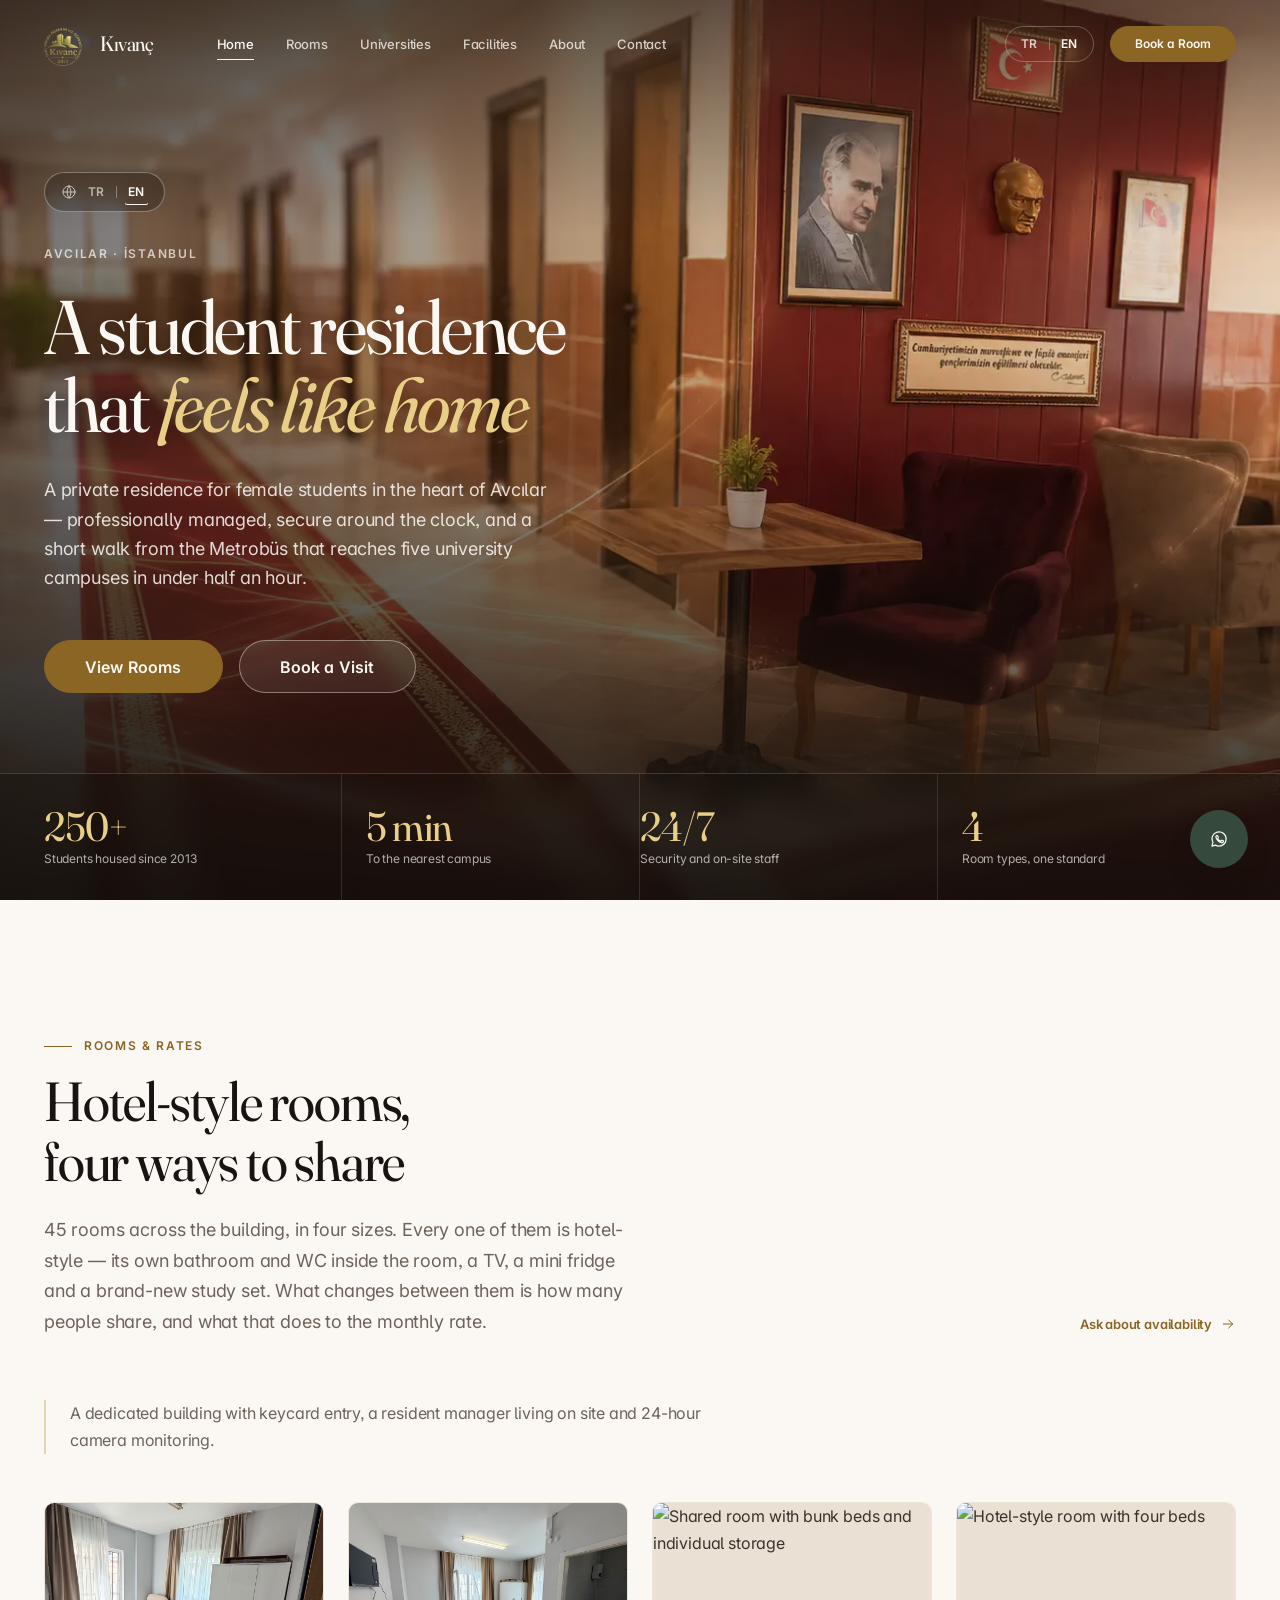
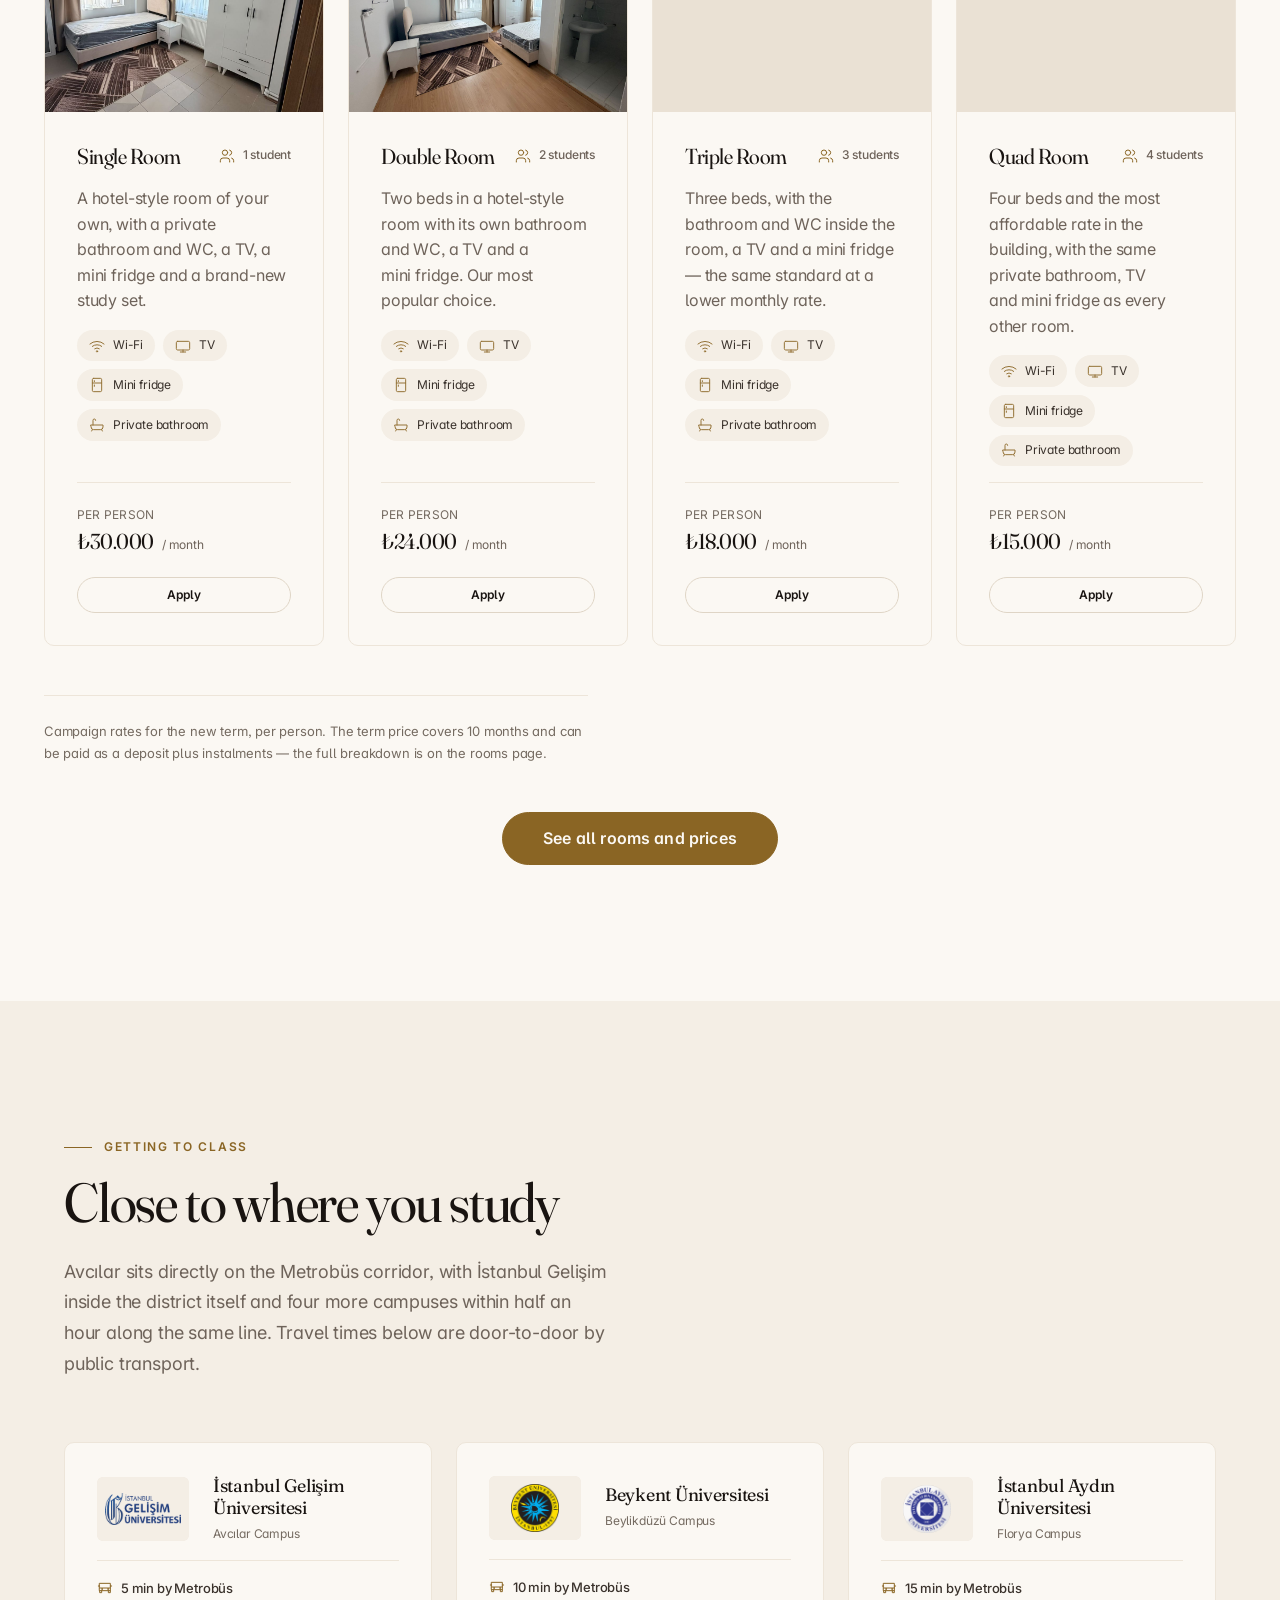
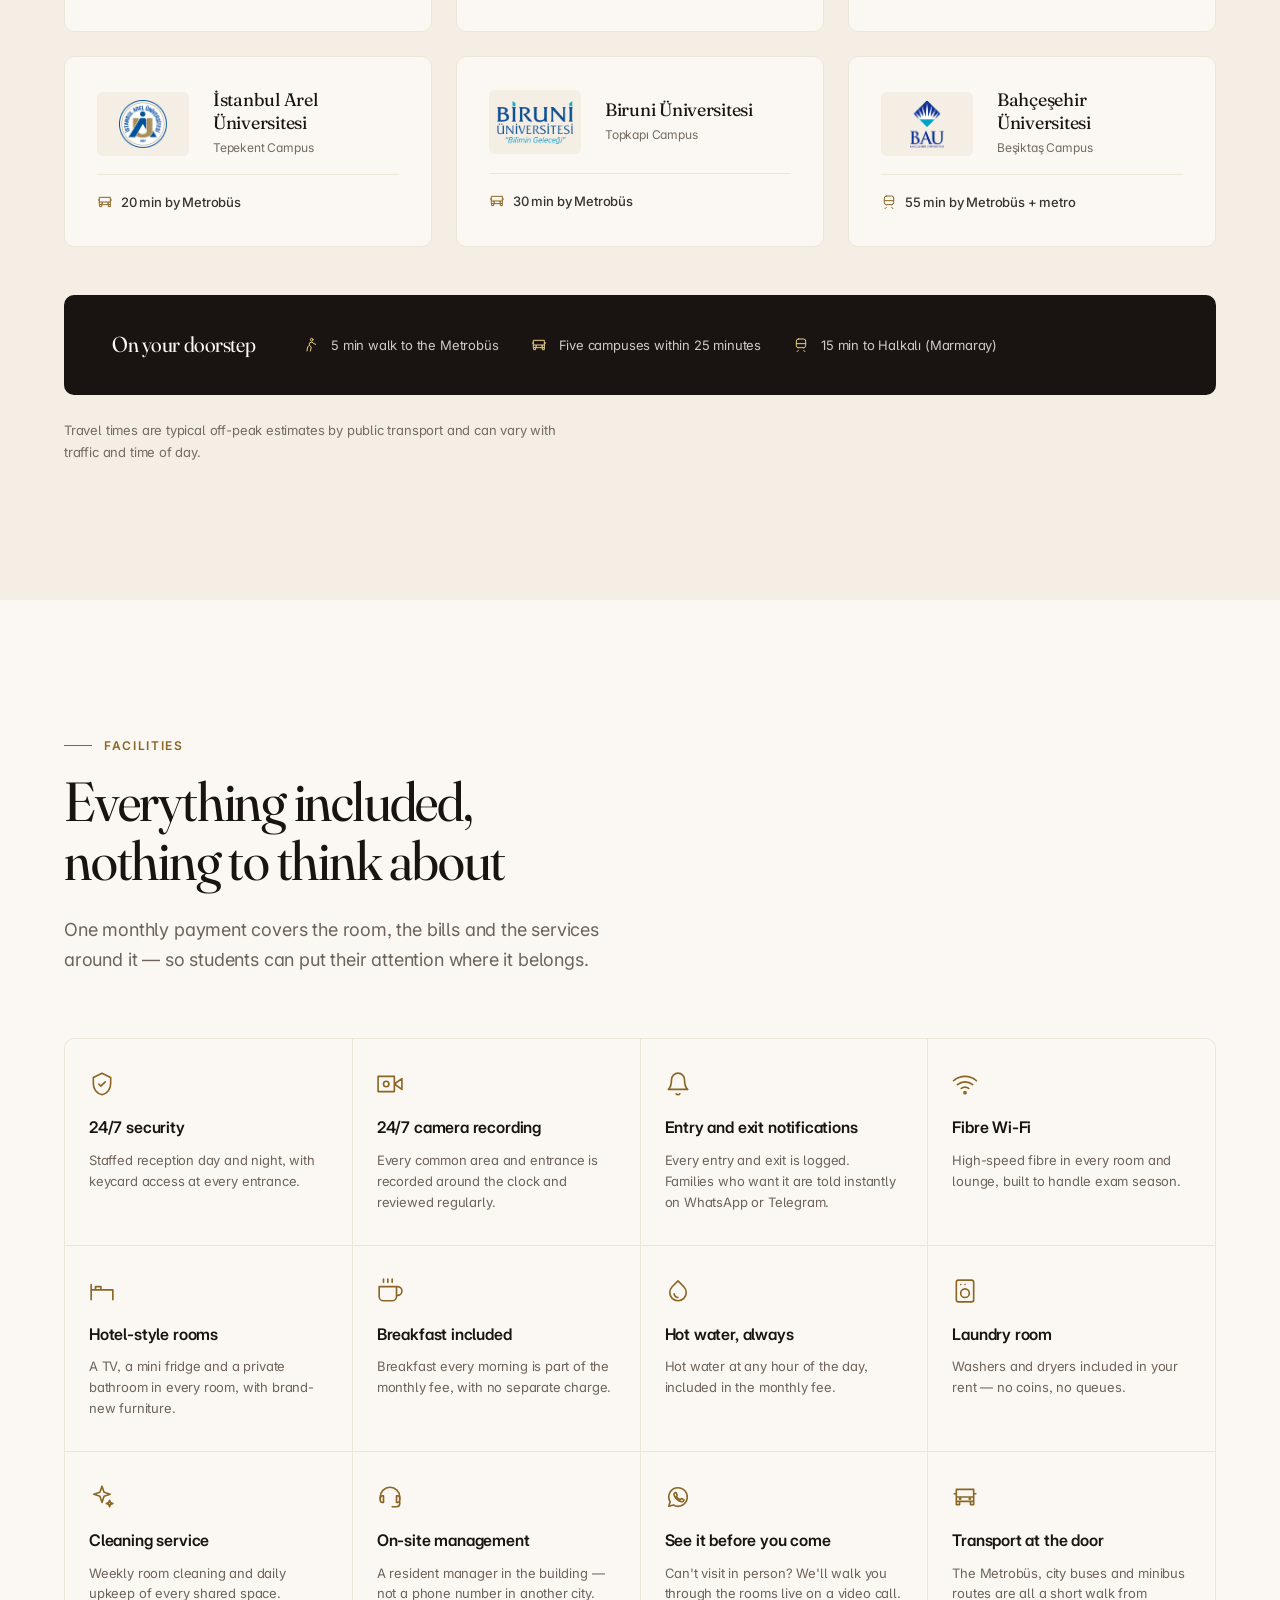
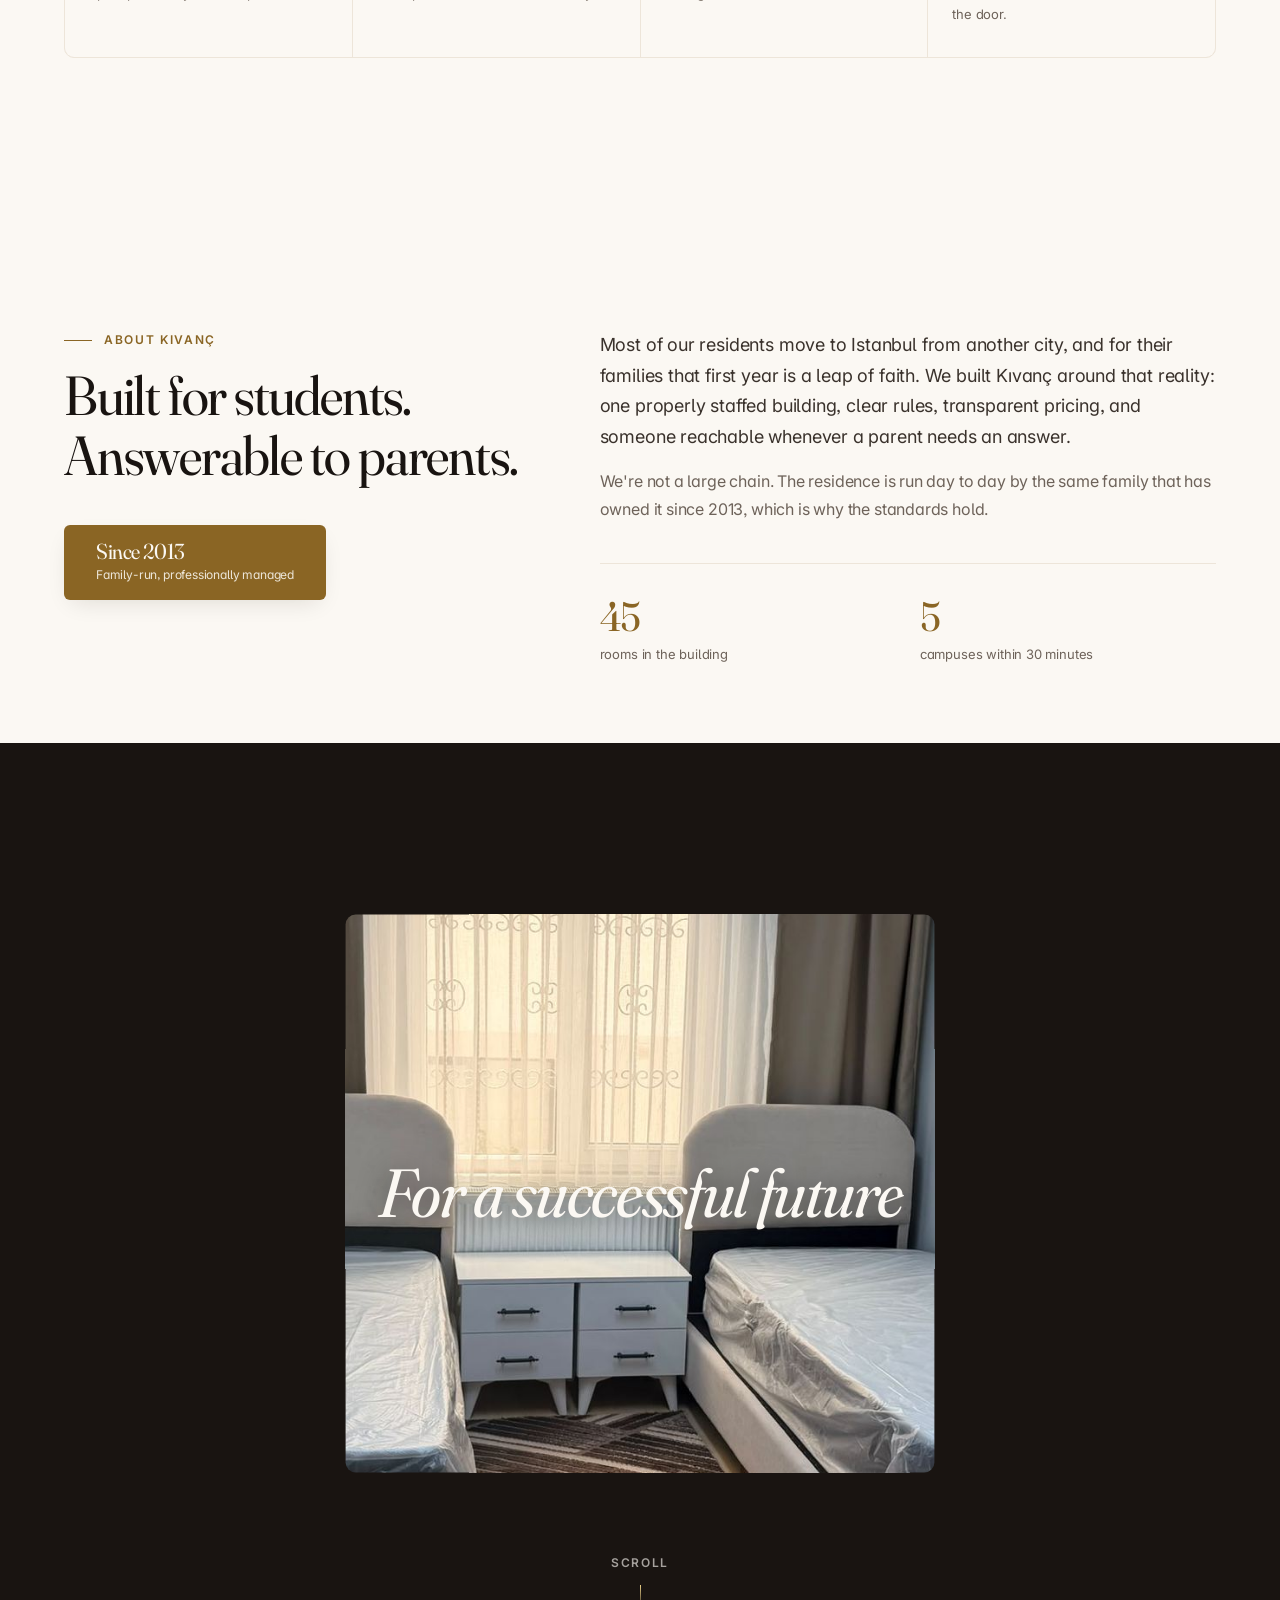
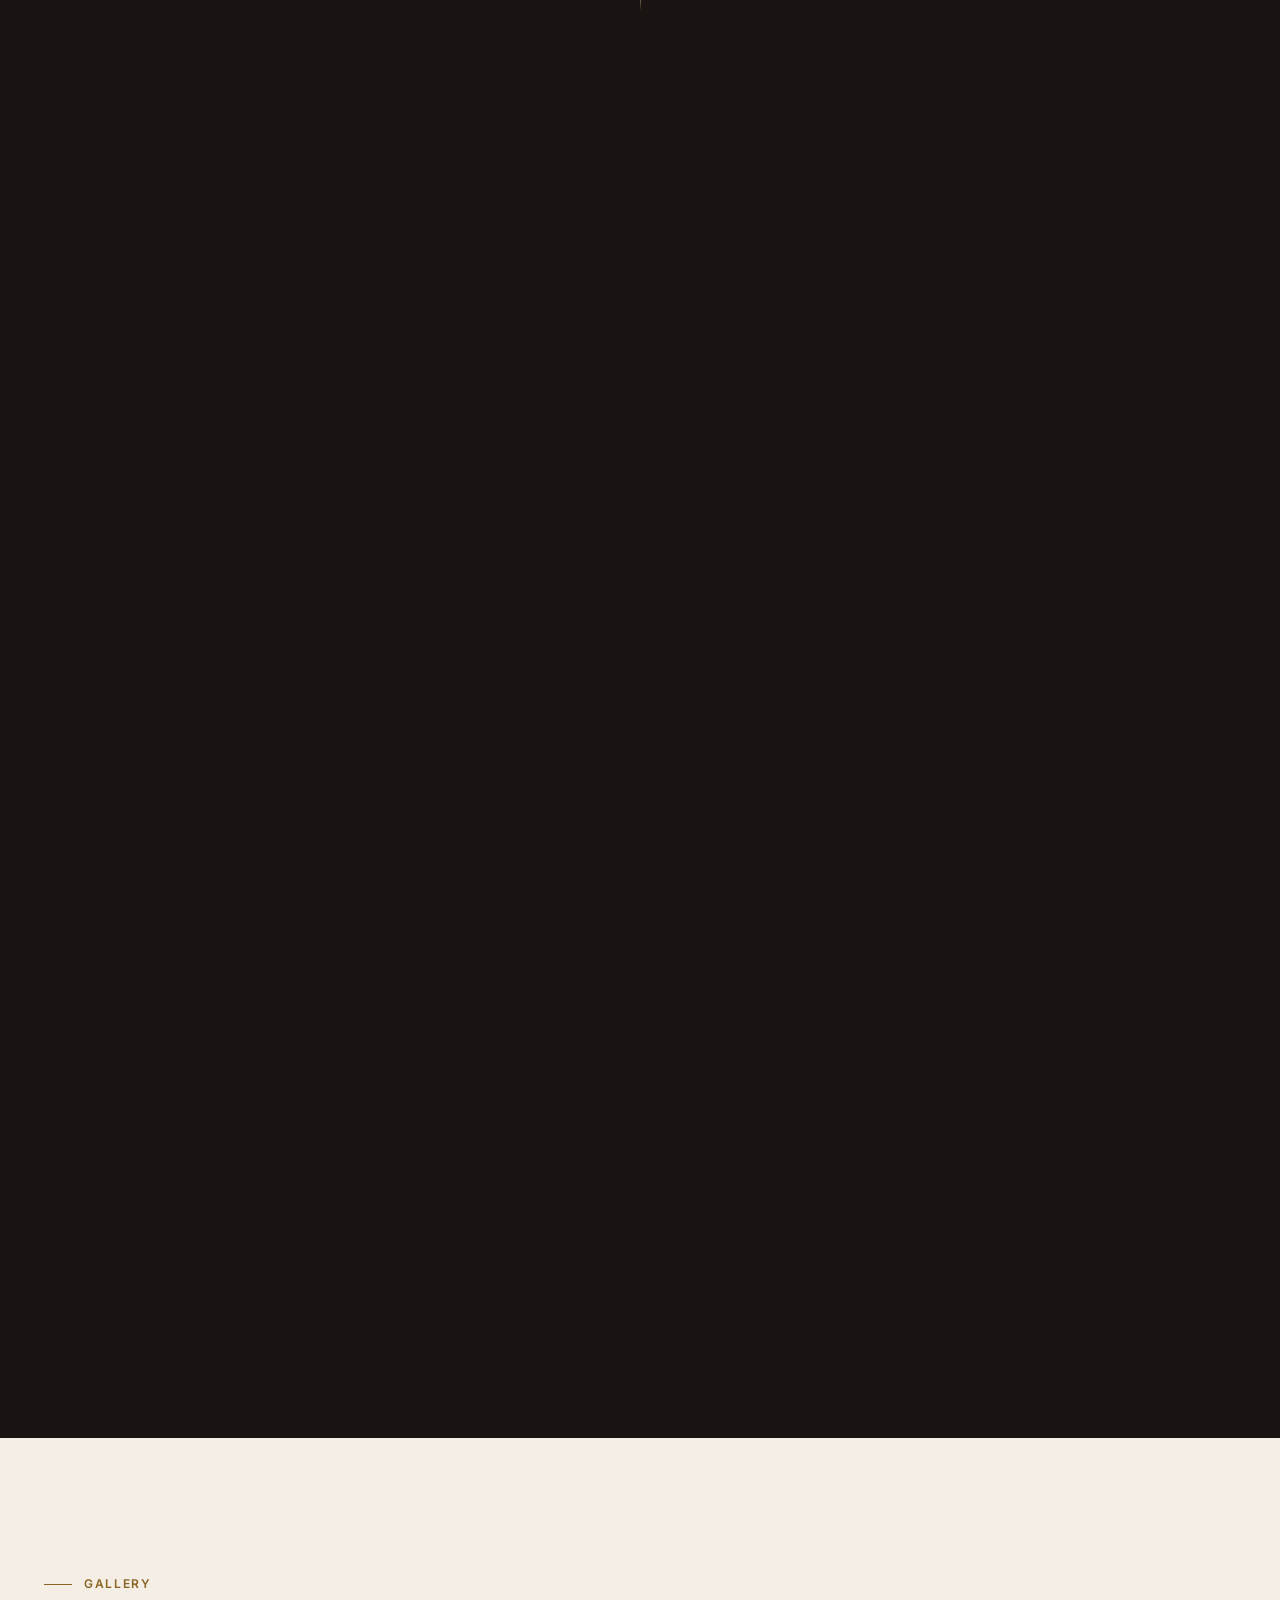
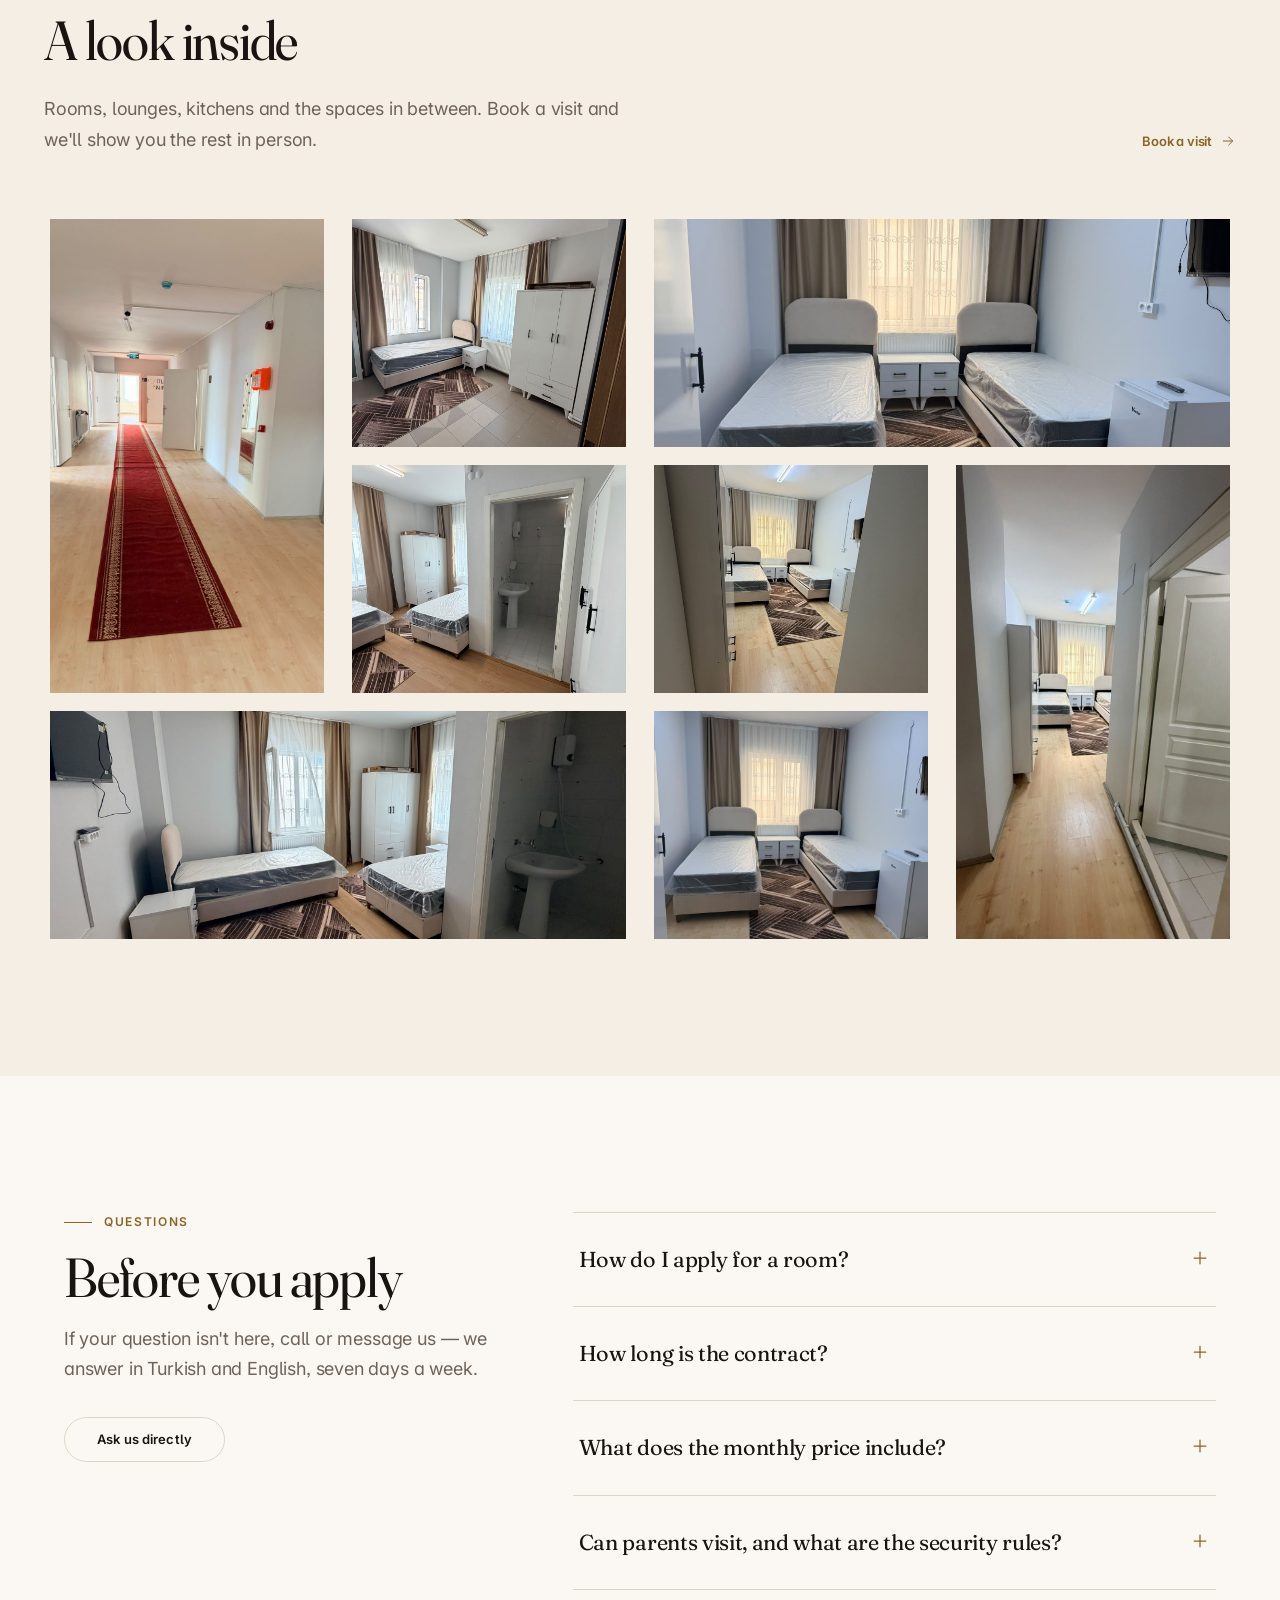
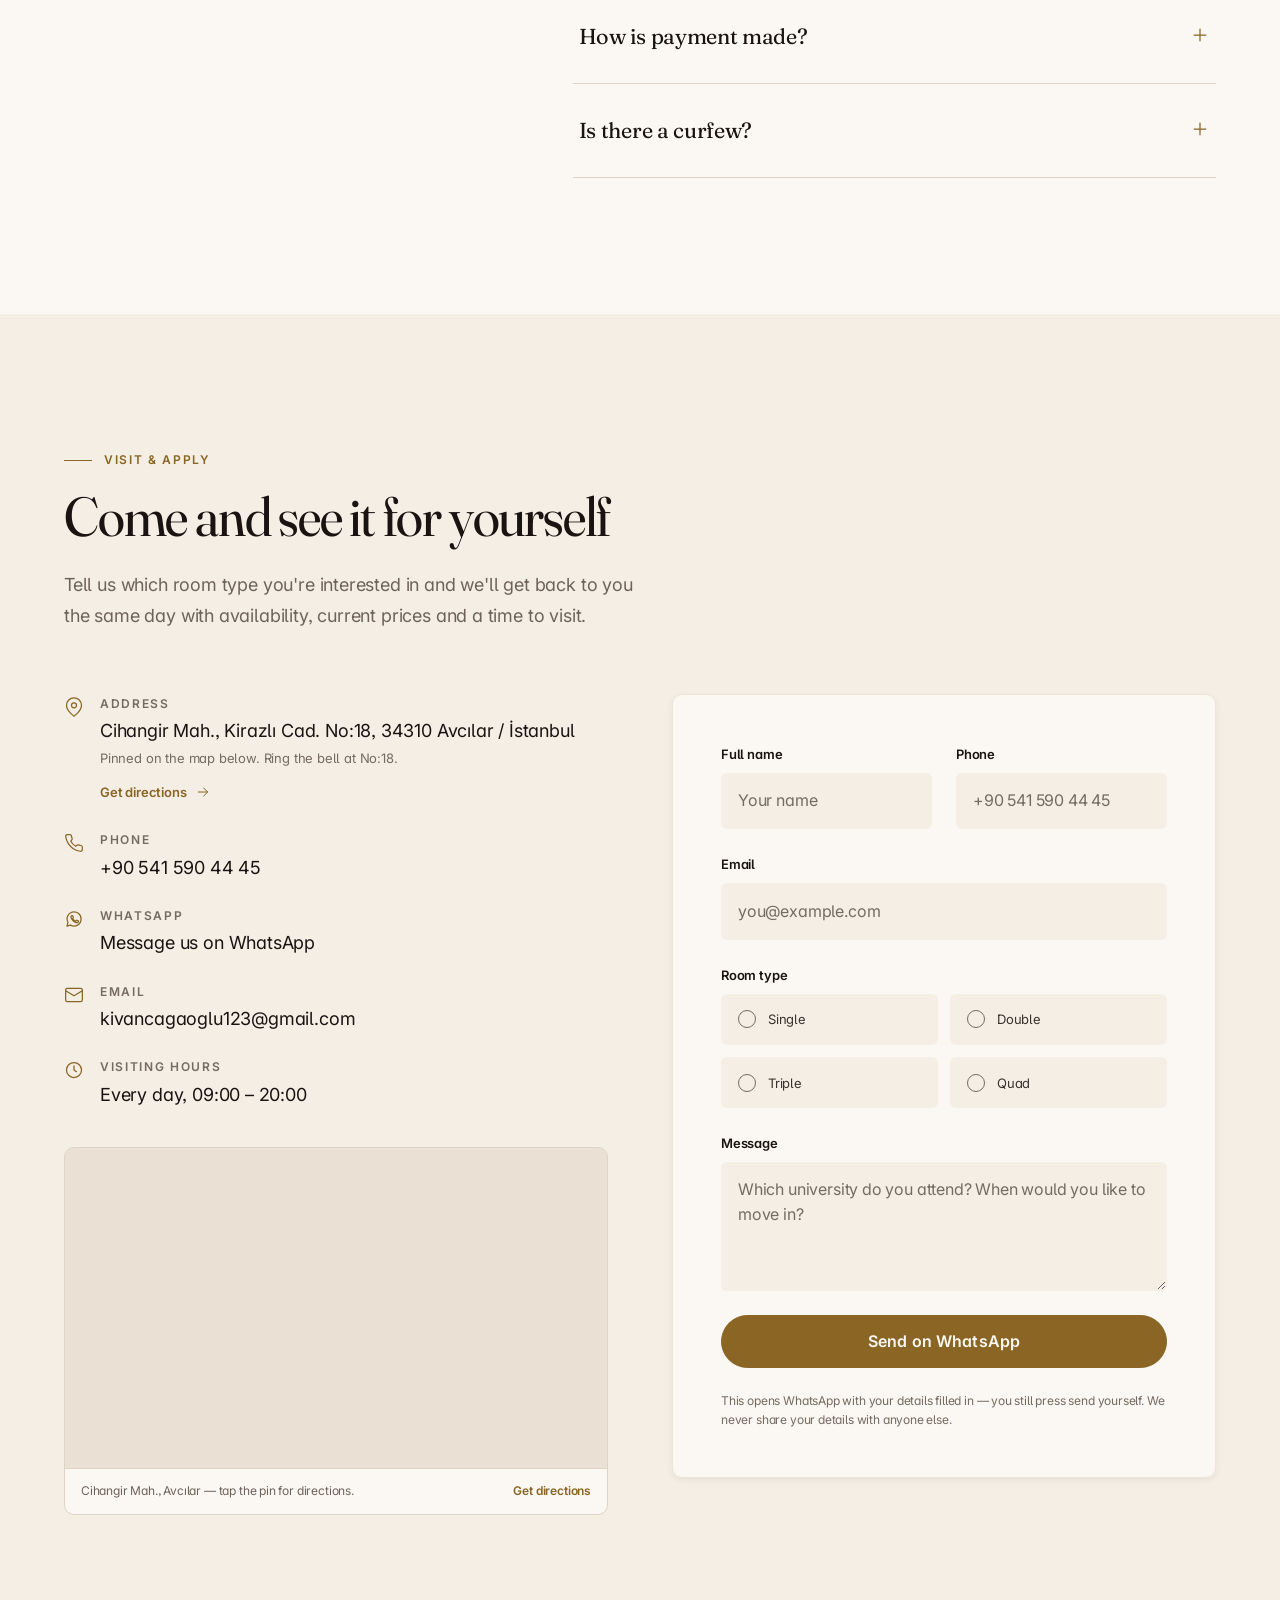
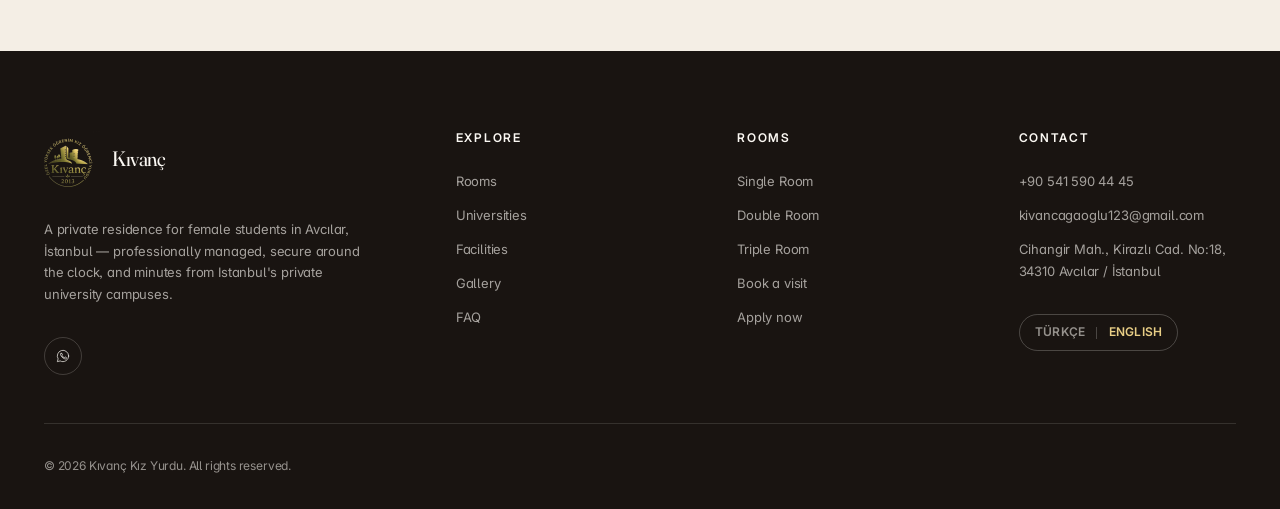
==== commit f6322b17: "Send inquiries to WhatsApp, and update the official email The form now composes a plain-text message" ====
--- a/index.html
+++ b/index.html
@@ -21,10 +21,13 @@
   <meta name="twitter:card" content="summary_large_image" />
 
   <!-- seo:start -- generated by tools/build-seo.py; do not hand-edit -->
+  <link rel="canonical" href="https://kivanc-kizyurdu.com/" />
   <meta property="og:locale" content="tr_TR" />
   <meta property="og:locale:alternate" content="en_US" />
-  <!-- No canonical or og:image: site.config.json has no origin yet.
-       Run  python tools/set-domain.py https://your-domain  to fill them in. -->
+  <meta property="og:url" content="https://kivanc-kizyurdu.com/" />
+  <meta property="og:image" content="https://kivanc-kizyurdu.com/assets/images/og-card.jpg" />
+  <meta property="og:image:width" content="1200" />
+  <meta property="og:image:height" content="630" />
 
   <script type="application/ld+json">
   {
@@ -46,7 +49,7 @@
       "longitude": 28.7098463
     },
     "telephone": "+905415904445",
-    "email": "kivancogrenciyurtlari@gmail.com",
+    "email": "kivancagaoglu123@gmail.com",
     "openingHoursSpecification": [
       {
         "@type": "OpeningHoursSpecification",
@@ -130,7 +133,10 @@
         "name": "Hot water, always",
         "value": true
       }
-    ]
+    ],
+    "url": "https://kivanc-kizyurdu.com/",
+    "image": "https://kivanc-kizyurdu.com/assets/images/og-card.jpg",
+    "hasMap": "https://www.google.com/maps?q=40.9833101,28.7098463"
   }
   </script>
   <!-- seo:end -->
@@ -1138,7 +1144,7 @@
                 <svg class="icon contact-list__icon" aria-hidden="true"><use href="#i-mail"></use></svg>
                 <div>
                   <p class="contact-list__label" data-i18n="contact.emailLabel">Email</p>
-                  <a class="contact-list__value contact-list__link" href="mailto:kivancogrenciyurtlari@gmail.com" data-contact-mail data-i18n="contact.email">kivancogrenciyurtlari@gmail.com</a>
+                  <a class="contact-list__value contact-list__link" href="mailto:kivancagaoglu123@gmail.com" data-contact-mail data-i18n="contact.email">kivancagaoglu123@gmail.com</a>
                 </div>
               </li>
               <li class="contact-list__item">
@@ -1231,9 +1237,9 @@
                           placeholder="Which university do you attend? When would you like to move in?"></textarea>
               </div>
 
-              <button type="submit" class="btn btn--lg btn--block" data-i18n="form.submit">Send inquiry</button>
-
-              <p class="form__note" data-i18n="form.note">By sending this form you agree to be contacted about your inquiry. We never share your details with anyone else.</p>
+              <button type="submit" class="btn btn--lg btn--block" data-i18n="form.submit">Send on WhatsApp</button>
+
+              <p class="form__note" data-i18n="form.note">This opens WhatsApp with your details filled in — you still press send yourself. We never share your details with anyone else.</p>
 
               <!-- Populated by js/main.js after submit -->
               <p class="form__status" id="form-status" role="status" aria-live="polite"></p>
@@ -1292,7 +1298,7 @@
           <h4 class="footer__title" data-i18n="footer.contactTitle">Contact</h4>
           <ul class="footer__links">
             <li><a href="tel:+905415904445" data-contact-tel data-i18n="contact.phone">+90 541 590 44 45</a></li>
-            <li><a href="mailto:kivancogrenciyurtlari@gmail.com" data-contact-mail data-i18n="contact.email">kivancogrenciyurtlari@gmail.com</a></li>
+            <li><a href="mailto:kivancagaoglu123@gmail.com" data-contact-mail data-i18n="contact.email">kivancagaoglu123@gmail.com</a></li>
             <li><a href="#" data-contact-map target="_blank" rel="noopener"
                    data-i18n="contact.address">Cihangir Mah., Kirazlı Cad. No:18, 34310 Avcılar / İstanbul</a></li>
           </ul>
--- a/css/main.css
+++ b/css/main.css
@@ -1,11 +1,13 @@
 /* ==========================================================================
-   EMISA YURT — main stylesheet
+   Kıvanç Kız Yurdu — main stylesheet
    Imports only. All rules live in the partials.
    Order matters: tokens → base → components, in page order.
    --------------------------------------------------------------------------
-   NOTE ON PRODUCTION: @import issues one request per file, which is fine for
-   a site this size but adds round-trips. To flatten it, concatenate the
-   partials in this order into a single main.min.css (see README).
+   NOTE ON PRODUCTION: @import costs a round-trip -- the browser cannot even
+   discover the partials until this file has been fetched and parsed, and CSS
+   blocks rendering. tools/package.py therefore concatenates them, in this
+   order, into a single css/main.css inside the upload bundle. Keep editing
+   the partials here; the flattening happens at packaging time.
    ========================================================================== */
 
 @import url("_foundation.css");
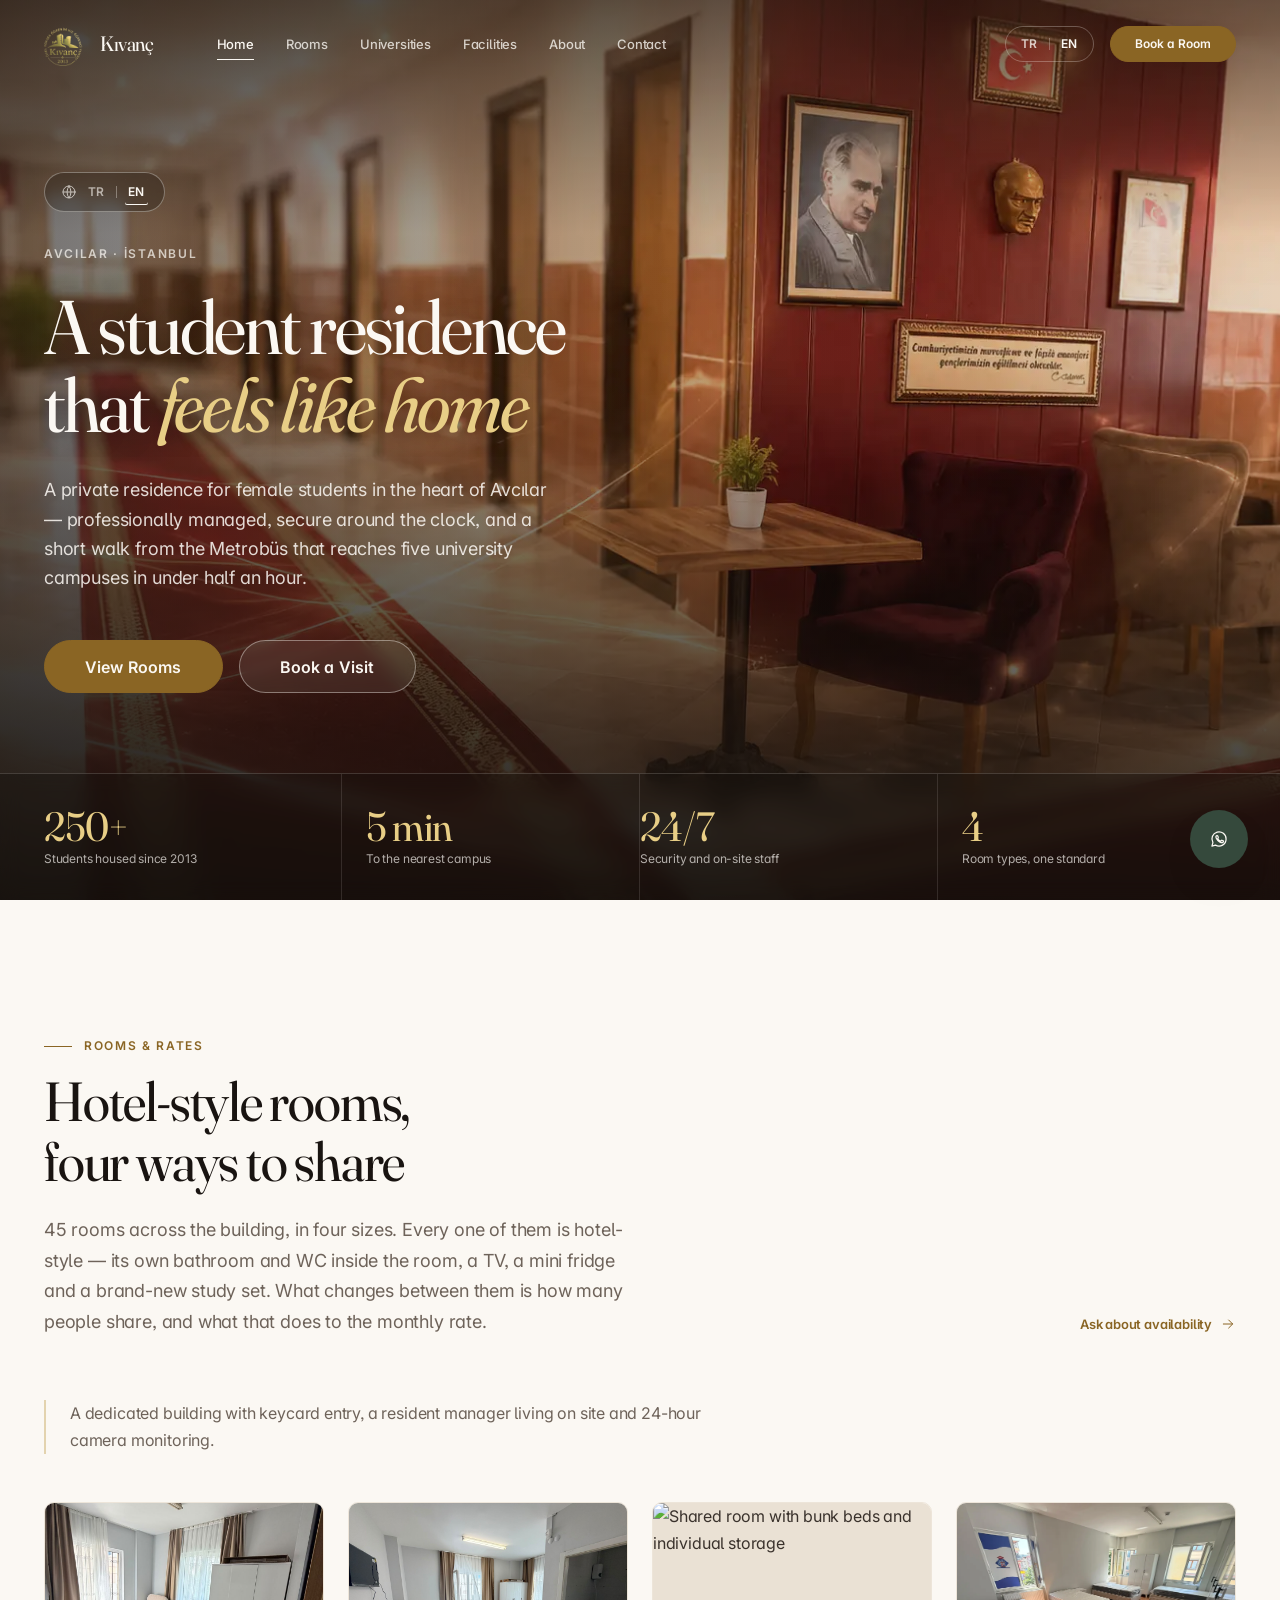
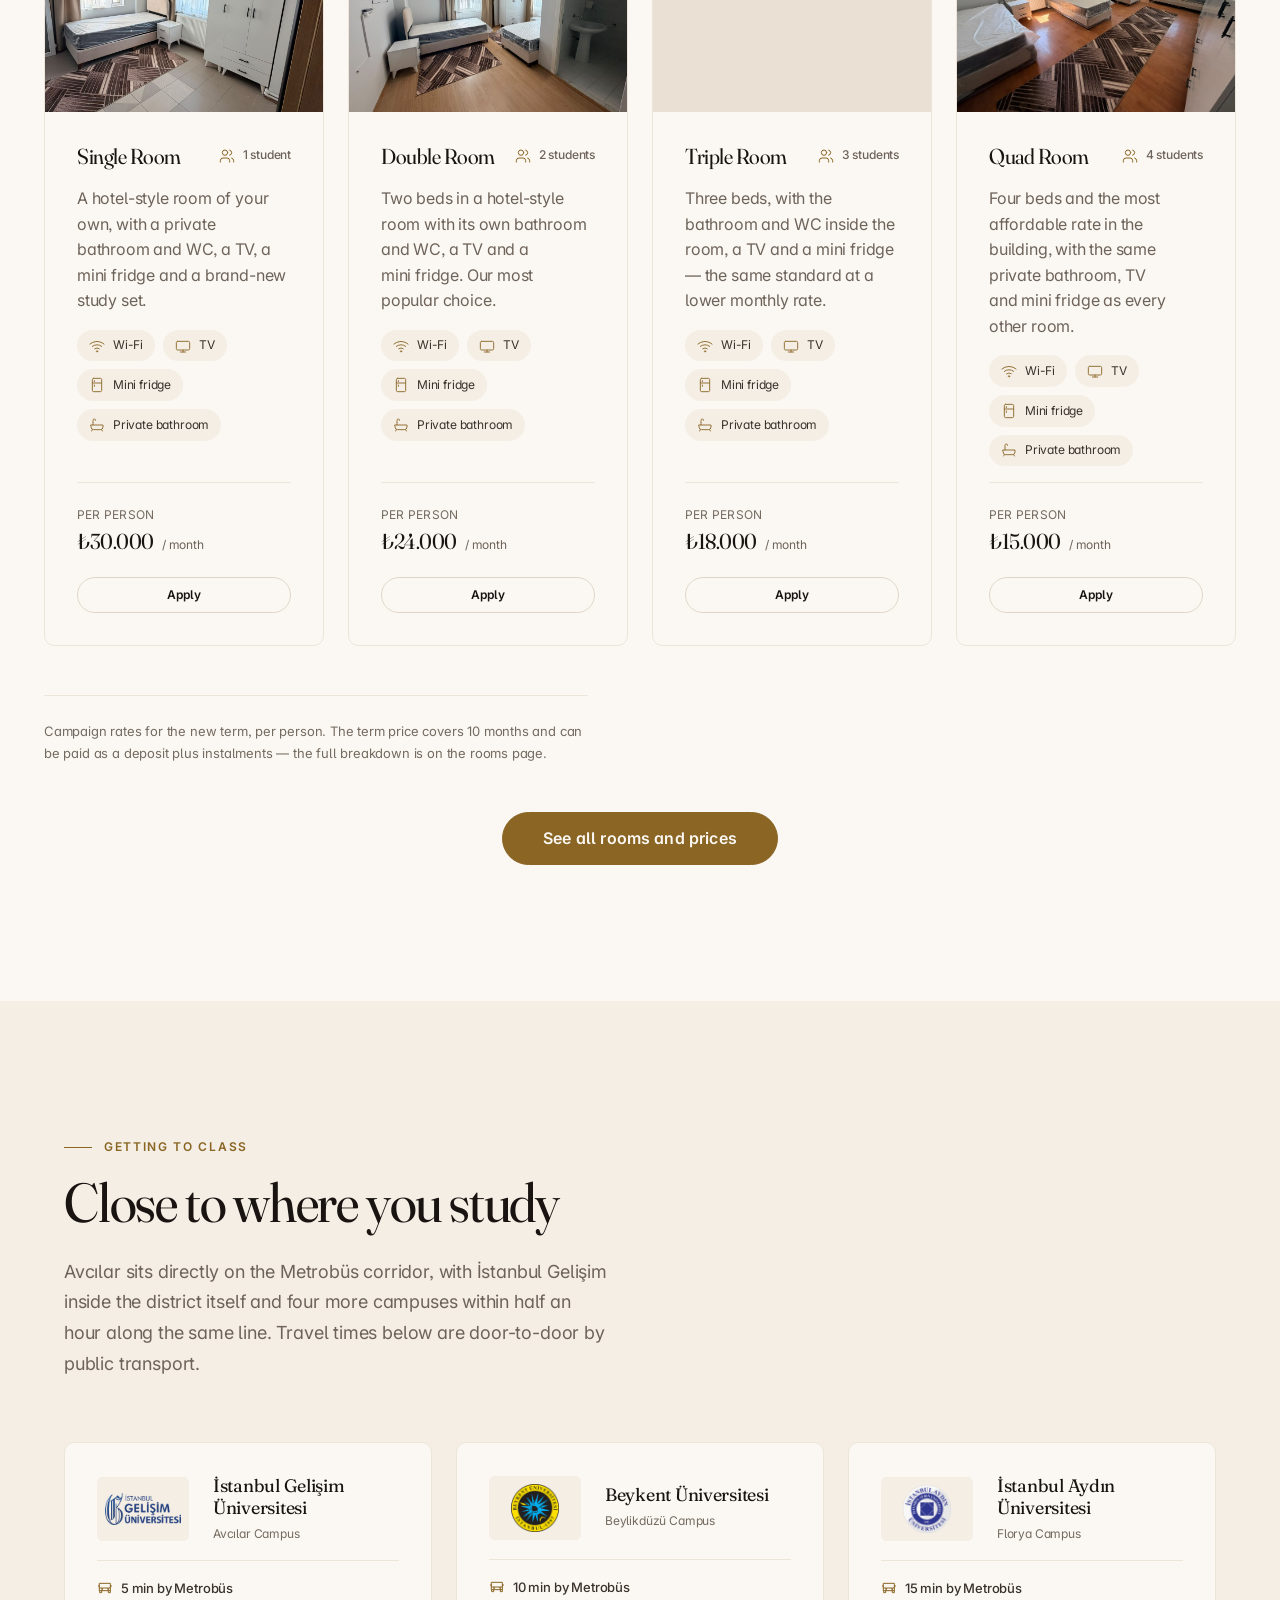
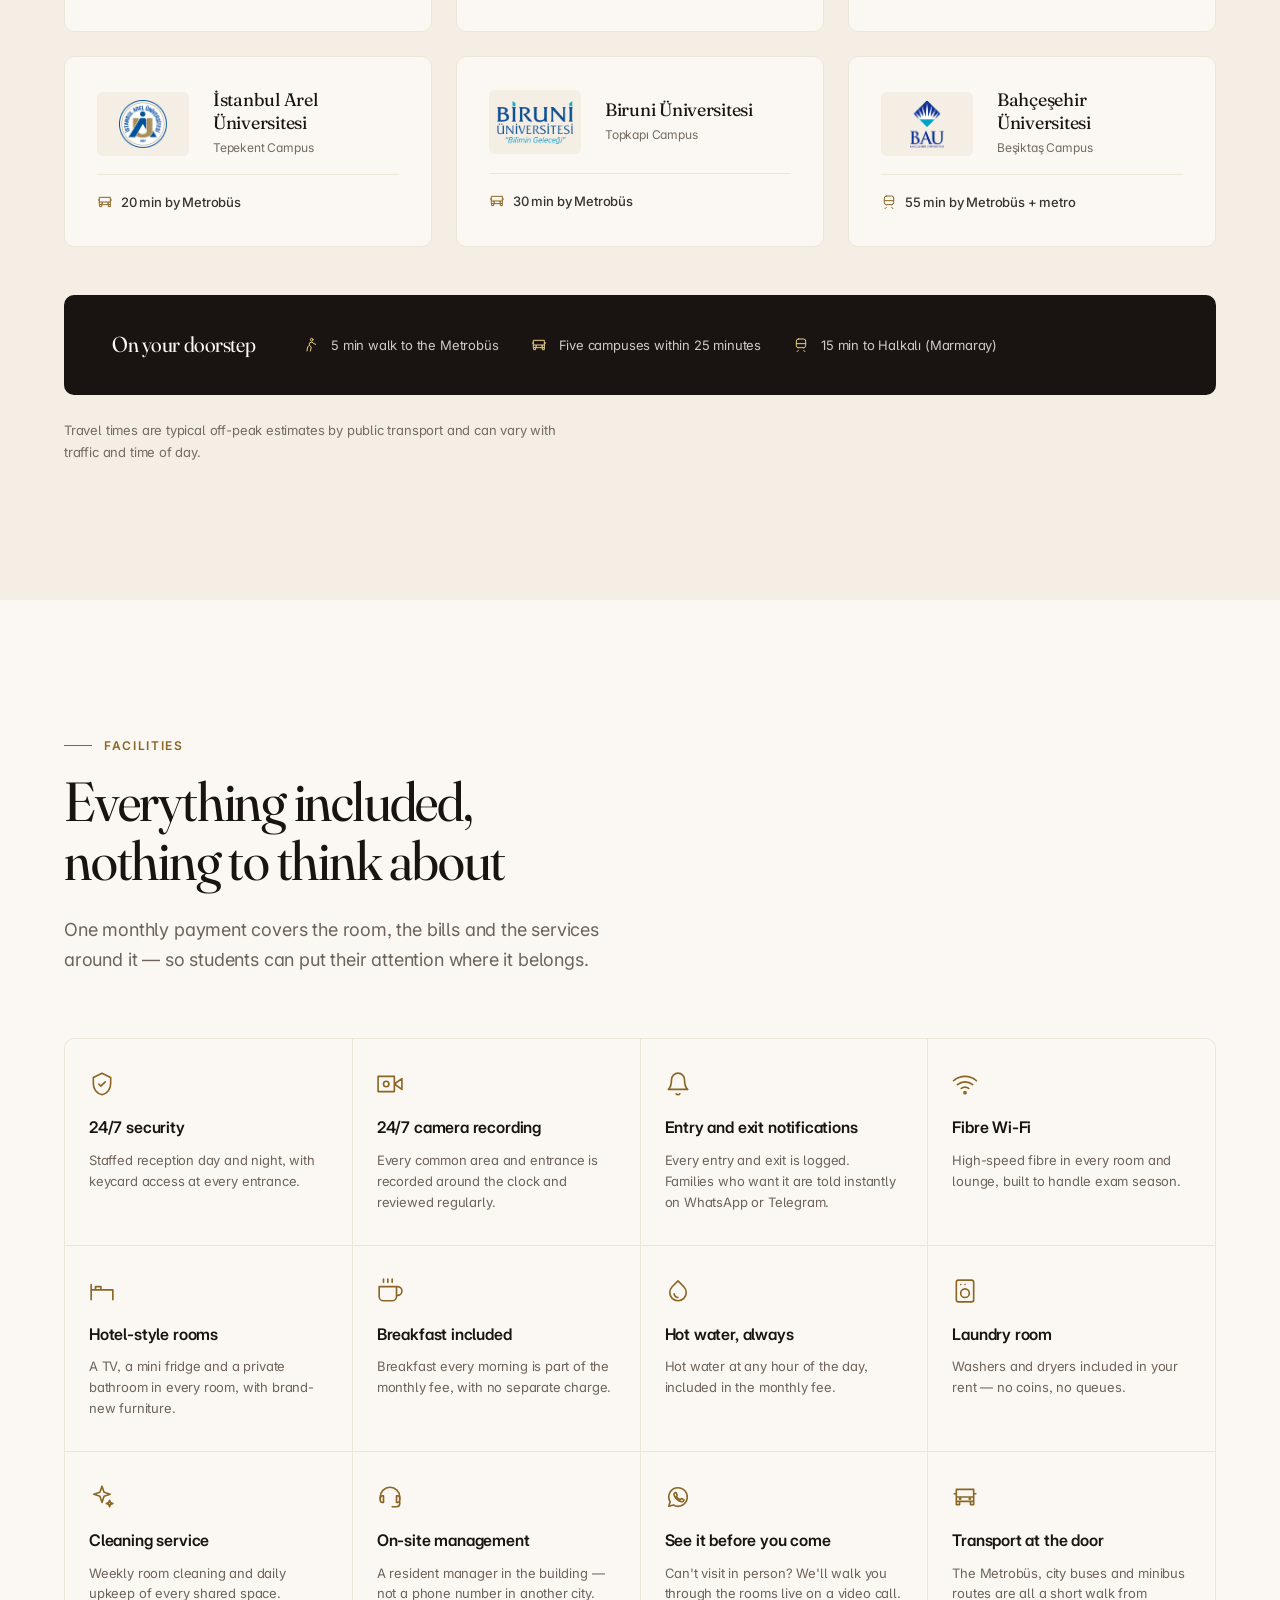
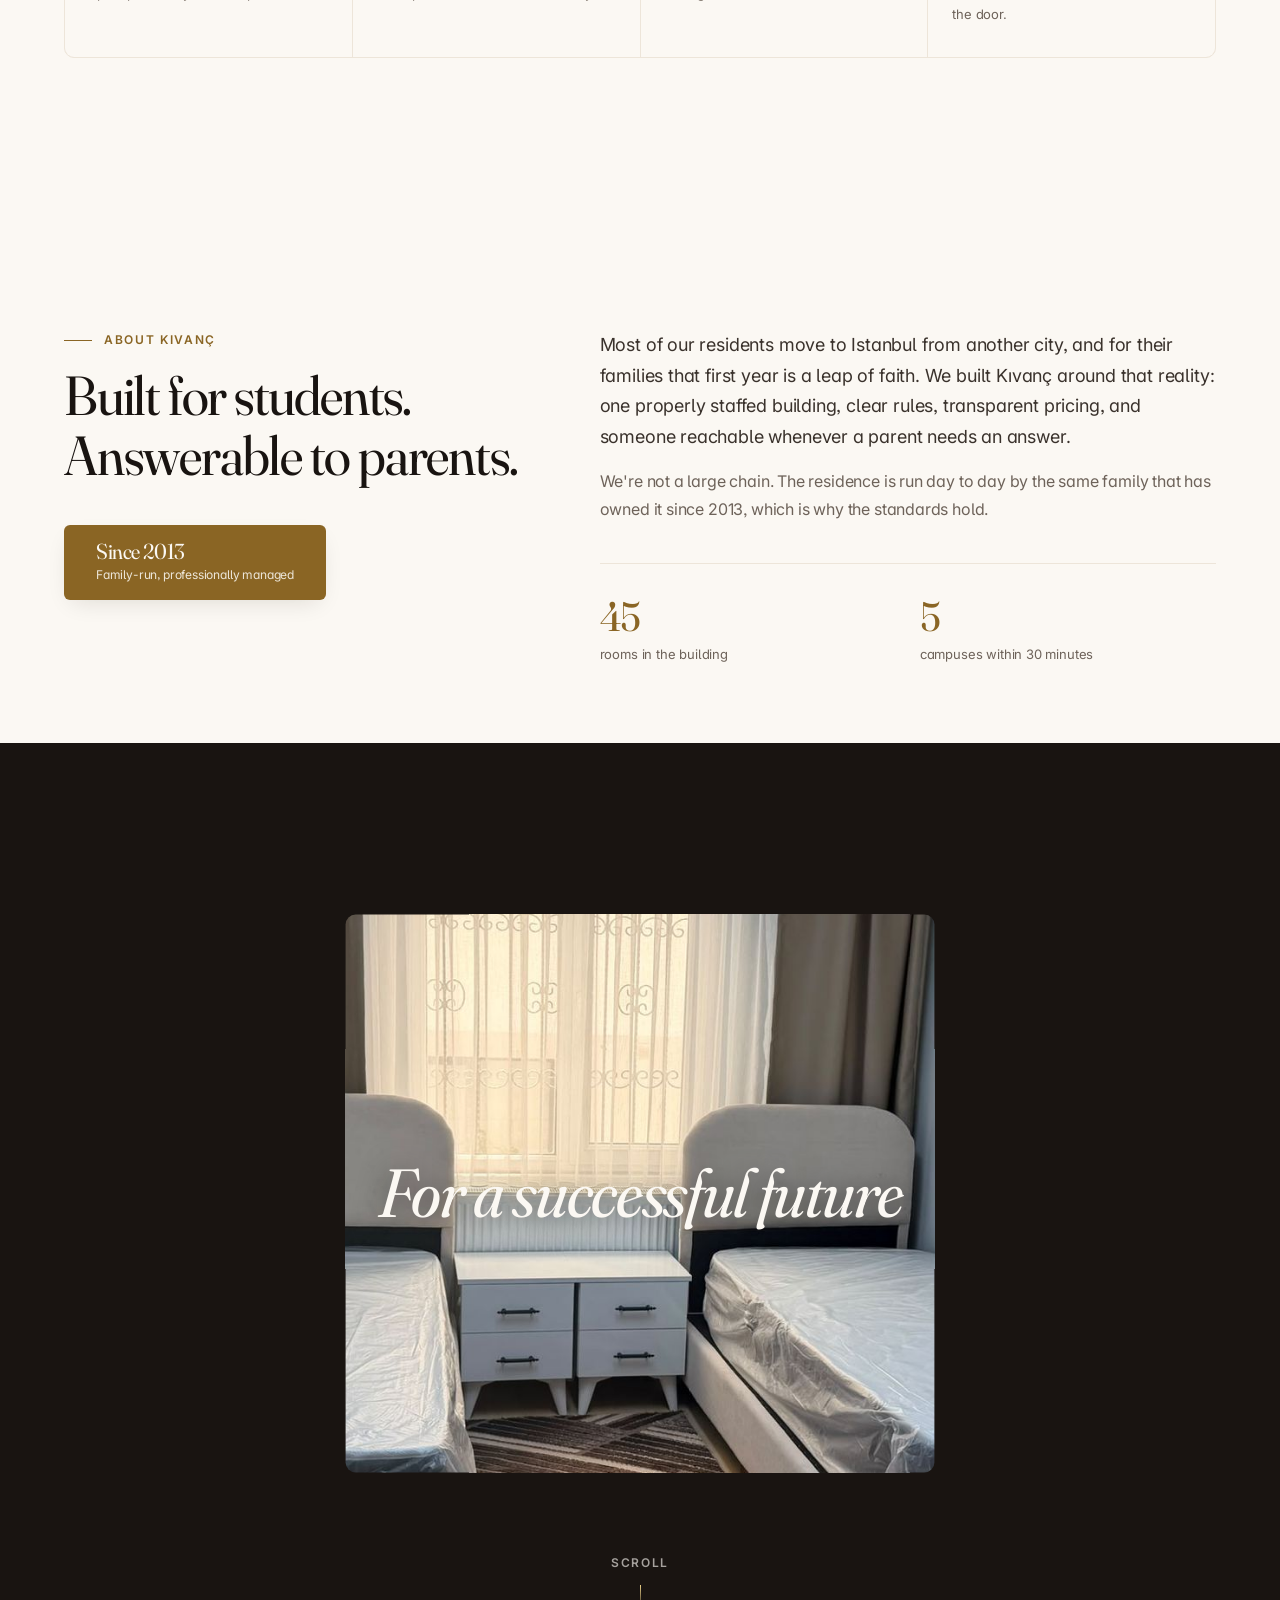
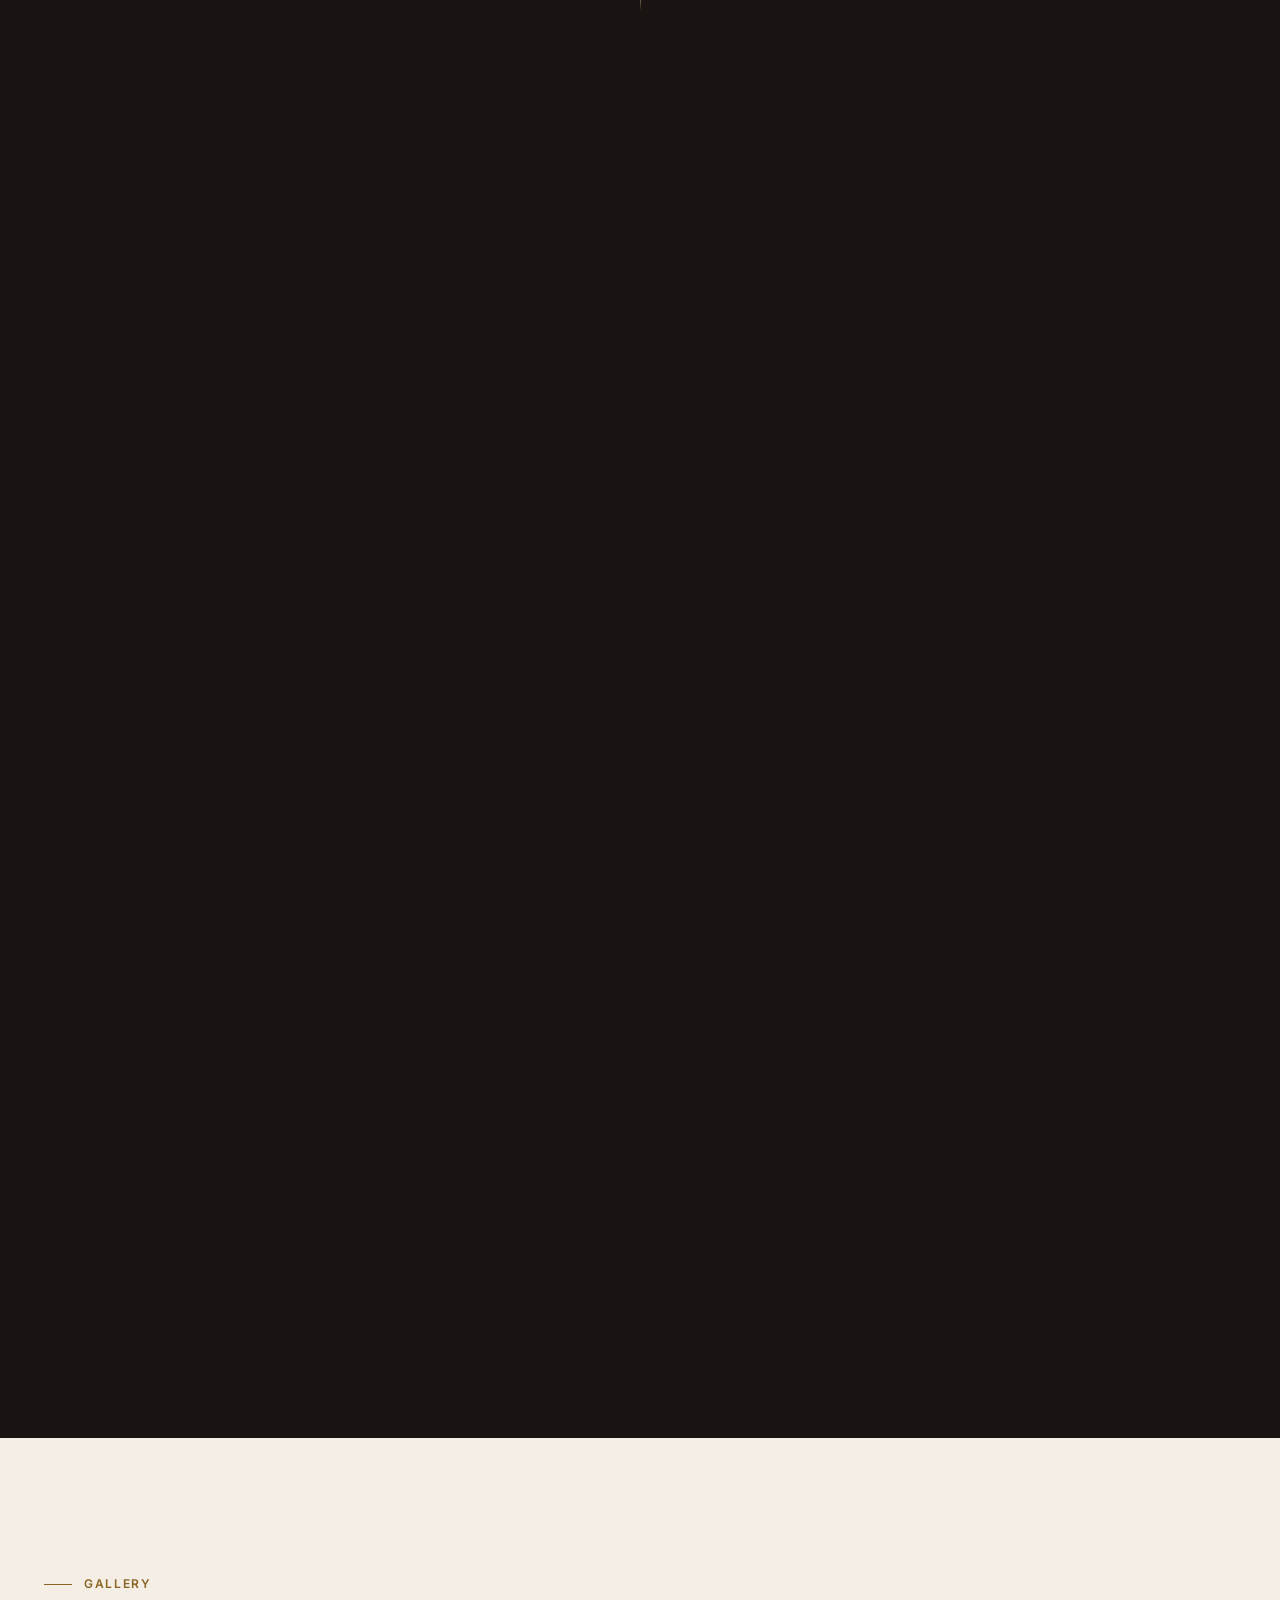
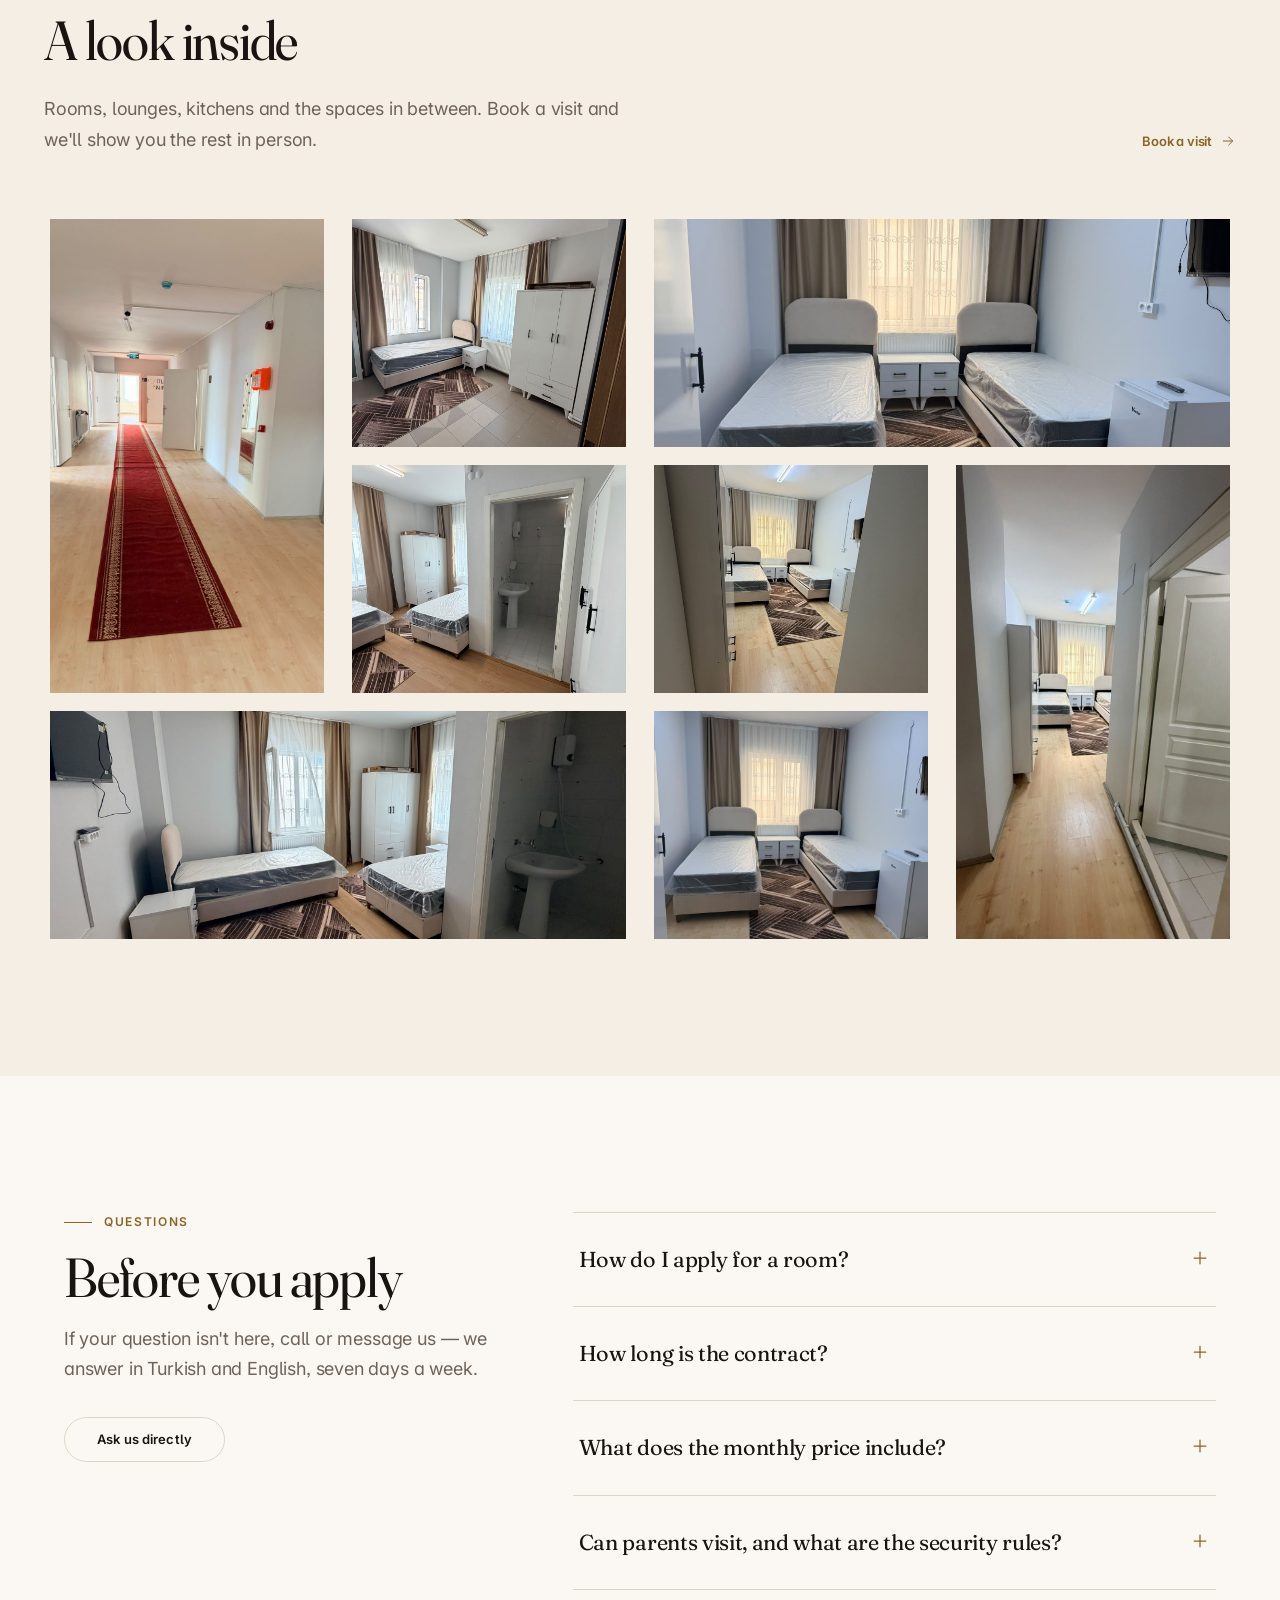
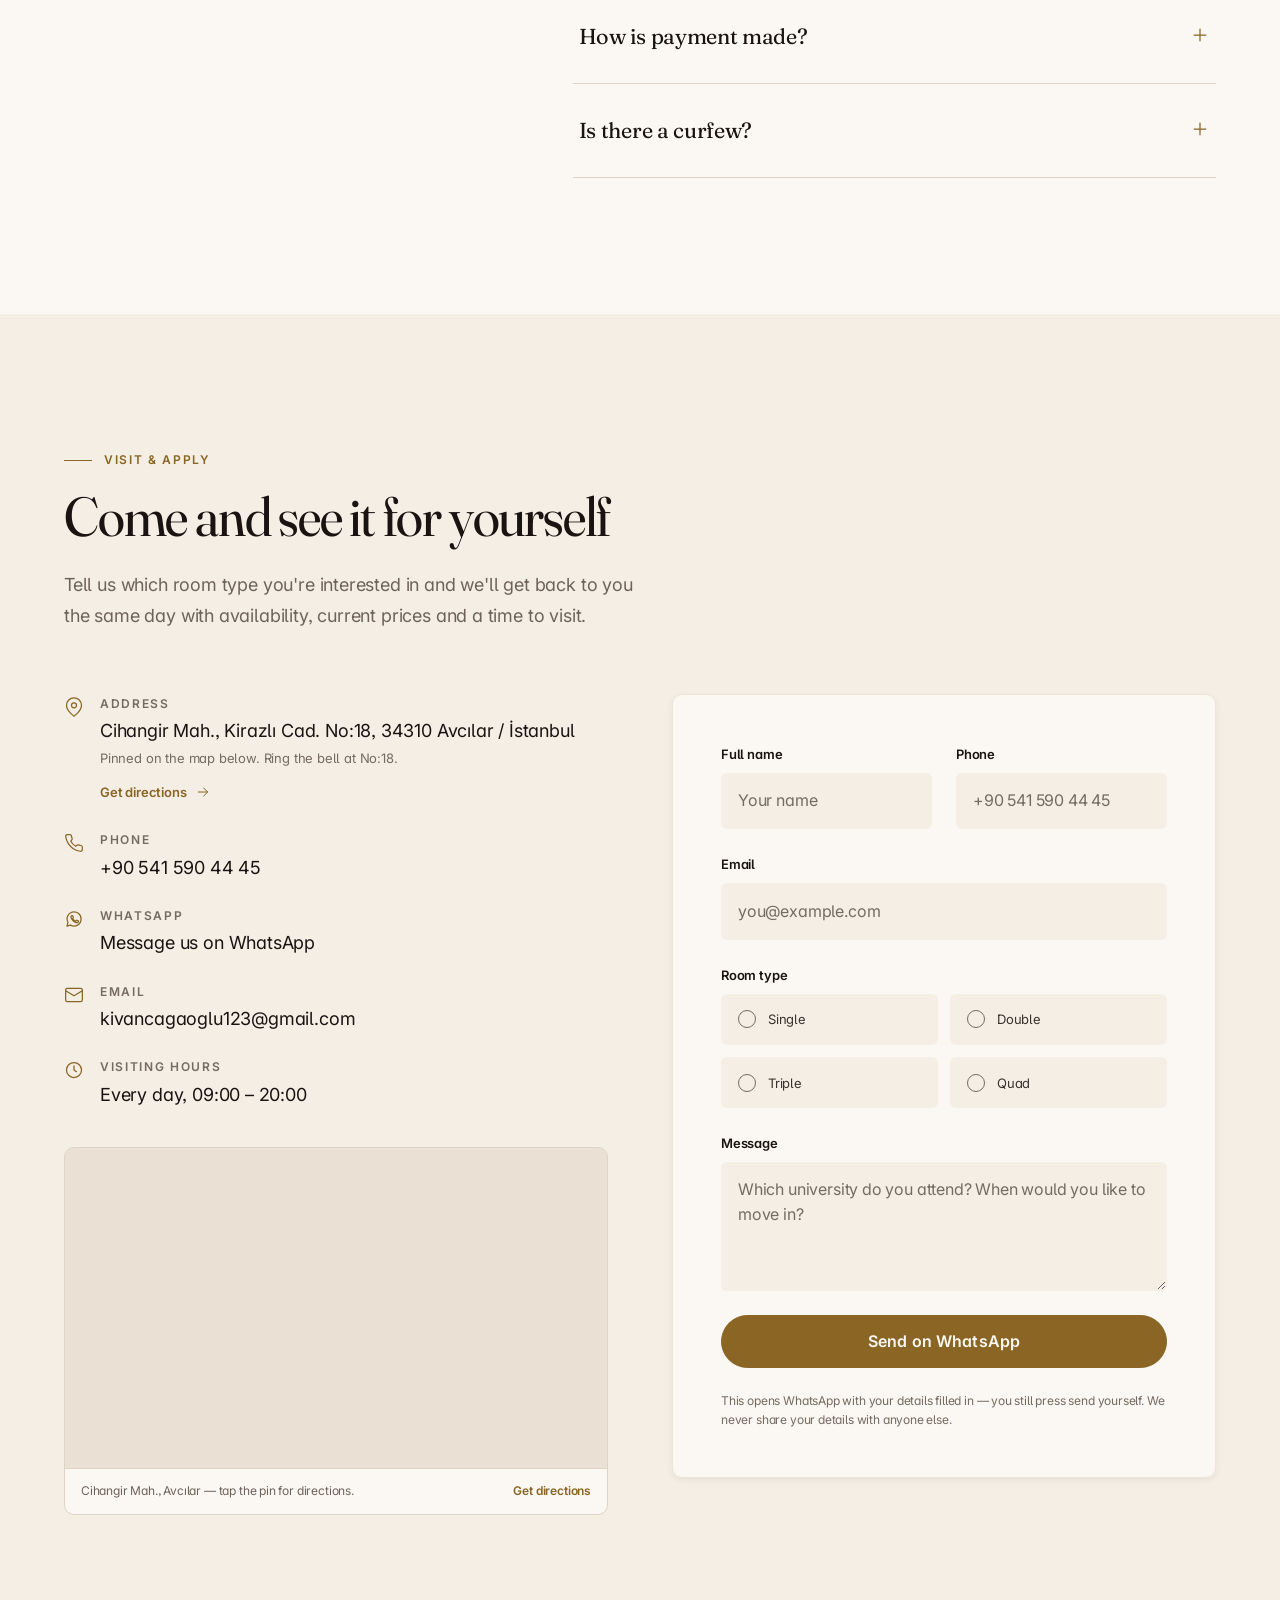
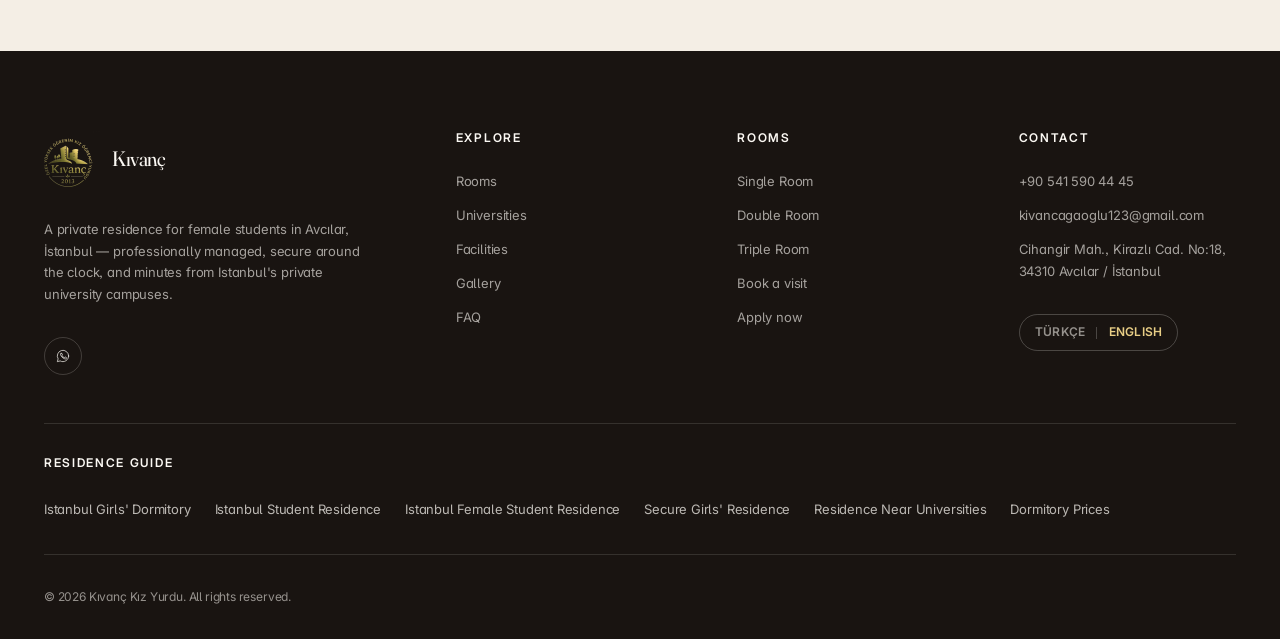
==== commit c022ff82: "Add six SEO landing pages, and the client's quad-room photographs The three new photographs all show" ====
--- a/index.html
+++ b/index.html
@@ -464,11 +464,9 @@
                 </li>
                 <li class="room-card">
                   <div class="media media--4x3 room-card__media">
-                    <!-- PLACEHOLDER IMAGE: replace with real property photo (quad room) -->
-                    <img src="https://images.unsplash.com/photo-1540518614846-7eded433c457?auto=format&fit=crop&w=900&q=80"
-                         data-i18n-attr="alt:rooms.f4.alt"
-                         alt="Hotel-style room with four beds"
-                         loading="lazy" width="900" height="675" />
+                    <img src="assets/images/room-quad-1.webp"
+                         data-i18n-attr="alt:rooms.f4.alt" alt="A quad room at Kıvanç Kız Yurdu with four single beds, wardrobes and a study set"
+                         loading="lazy" width="1400" height="1050" />
                   </div>
                   <div class="room-card__body">
                     <div class="room-card__head">
@@ -1056,7 +1054,7 @@
                 </button>
               </h3>
               <div class="faq-item__panel" id="faq-p3" role="region" aria-labelledby="faq-t3" hidden>
-                <p data-i18n="faq.3.a">Rent, all utilities, fibre internet, weekly room cleaning, laundry facilities, use of the study lounges and gym, and the daily meal plan. There is no separate bill at the end of the month.</p>
+                <p data-i18n="faq.3.a">Rent, all utilities, fibre internet, weekly room cleaning, use of the laundry, hot water around the clock, 24/7 security, and breakfast every morning. There is no separate bill at the end of the month.</p>
               </div>
             </li>
             <li class="faq-item">
@@ -1311,6 +1309,22 @@
         </div>
       </div>
 
+
+      <!-- Guide links. A separate full-width band rather than a fifth column:
+           .footer__top tiles 3-up and 4-up, and a fifth column would leave
+           orphaned cells at both breakpoints. Ordinary visible <a> links. -->
+      <nav class="footer__seo" data-i18n-attr="aria-label:seo.common.footerTitle" aria-label="Residence Guide">
+        <h4 class="footer__title" data-i18n="seo.common.footerTitle">Residence Guide</h4>
+        <ul class="footer__seo-links">
+            <li><a href="/istanbul-kiz-yurdu/" data-i18n="seo.istanbul-kiz-yurdu.navLabel">Istanbul Girls' Dormitory</a></li>
+            <li><a href="/istanbul-ogrenci-yurdu/" data-i18n="seo.istanbul-ogrenci-yurdu.navLabel">Istanbul Student Residence</a></li>
+            <li><a href="/istanbul-kiz-ogrenci-yurdu/" data-i18n="seo.istanbul-kiz-ogrenci-yurdu.navLabel">Istanbul Female Student Residence</a></li>
+            <li><a href="/guvenli-kiz-yurdu-istanbul/" data-i18n="seo.guvenli-kiz-yurdu-istanbul.navLabel">Secure Girls' Residence</a></li>
+            <li><a href="/universitelere-yakin-kiz-yurdu/" data-i18n="seo.universitelere-yakin-kiz-yurdu.navLabel">Residence Near Universities</a></li>
+            <li><a href="/kiz-yurdu-fiyatlari/" data-i18n="seo.kiz-yurdu-fiyatlari.navLabel">Dormitory Prices</a></li>
+        </ul>
+      </nav>
+
       <div class="footer__bottom">
         <p data-i18n="footer.copyright">© 2026 Kıvanç Kız Yurdu. All rights reserved.</p>
       </div>
--- a/css/main.css
+++ b/css/main.css
@@ -25,3 +25,4 @@
 @import url("_contact.css");
 @import url("_footer.css");
 @import url("_roomspage.css");   /* rooms.html only */
+@import url("_seopage.css");     /* SEO landing pages only */
